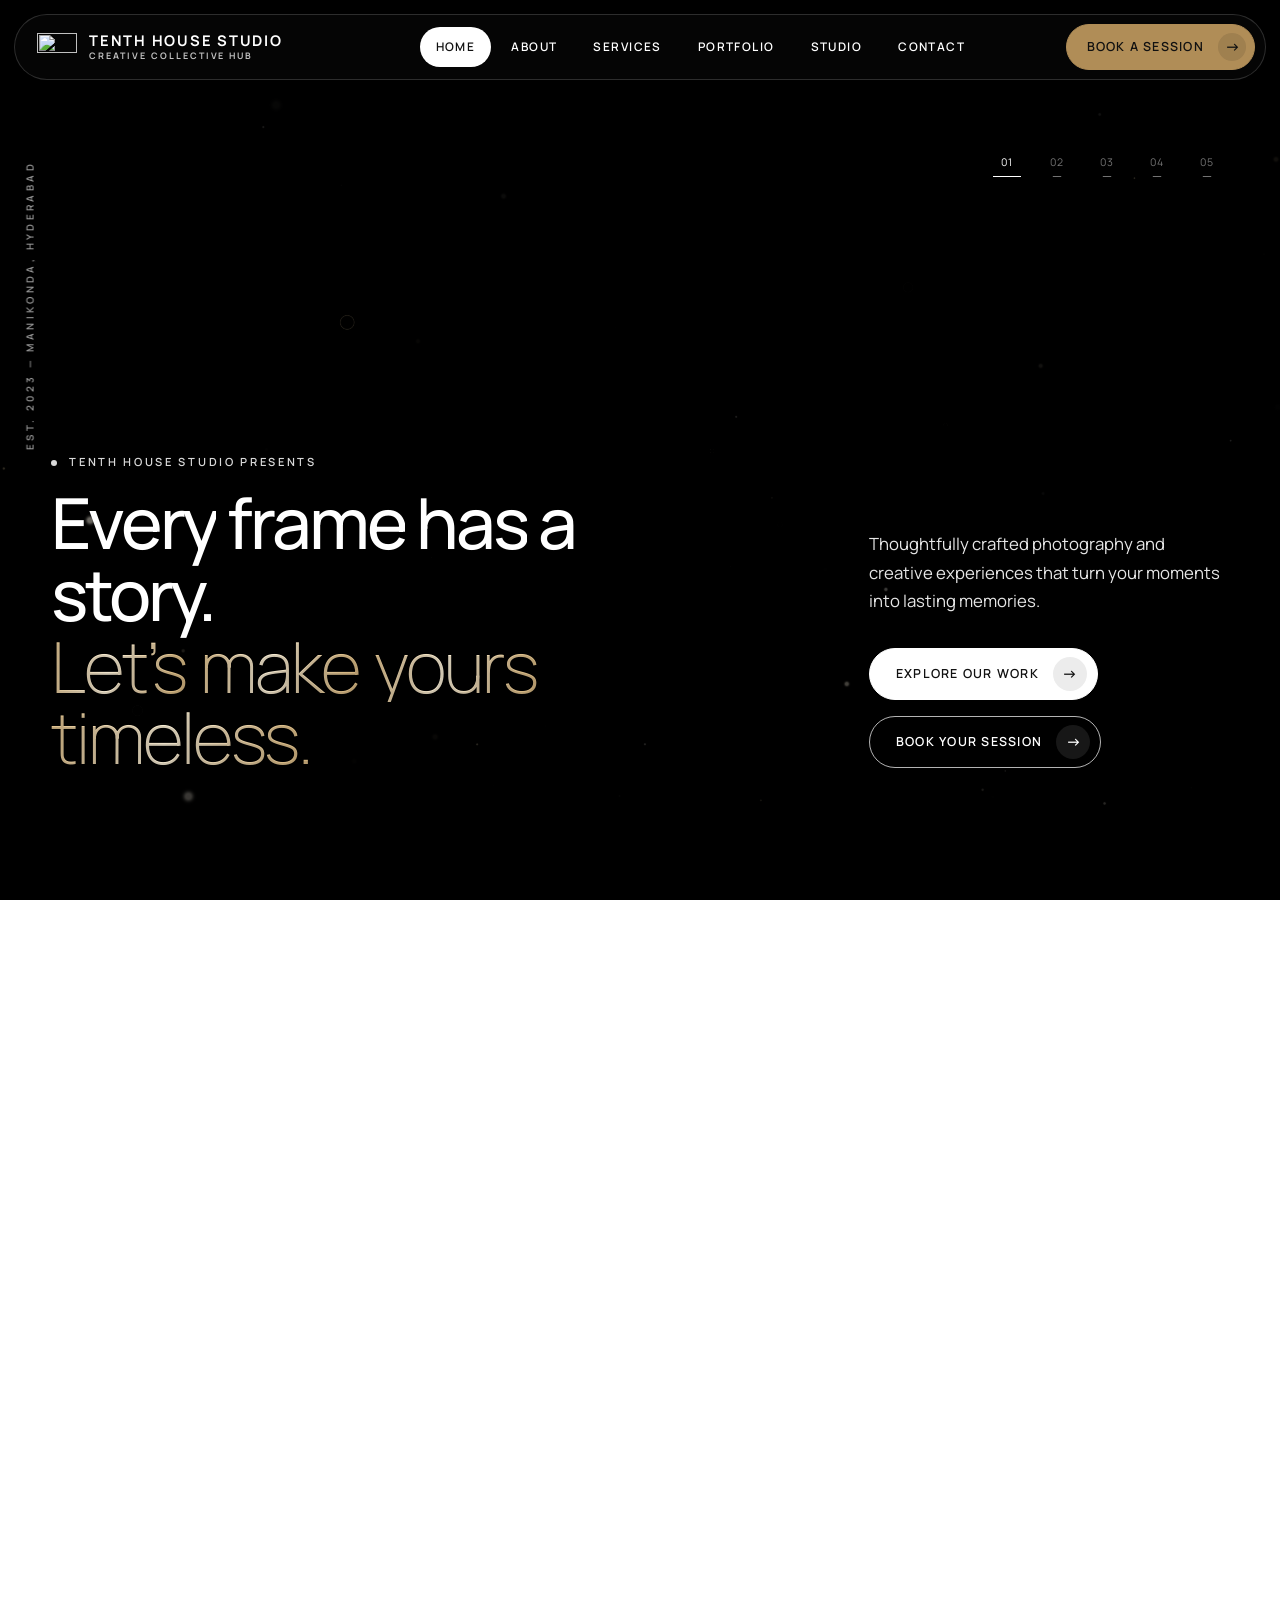
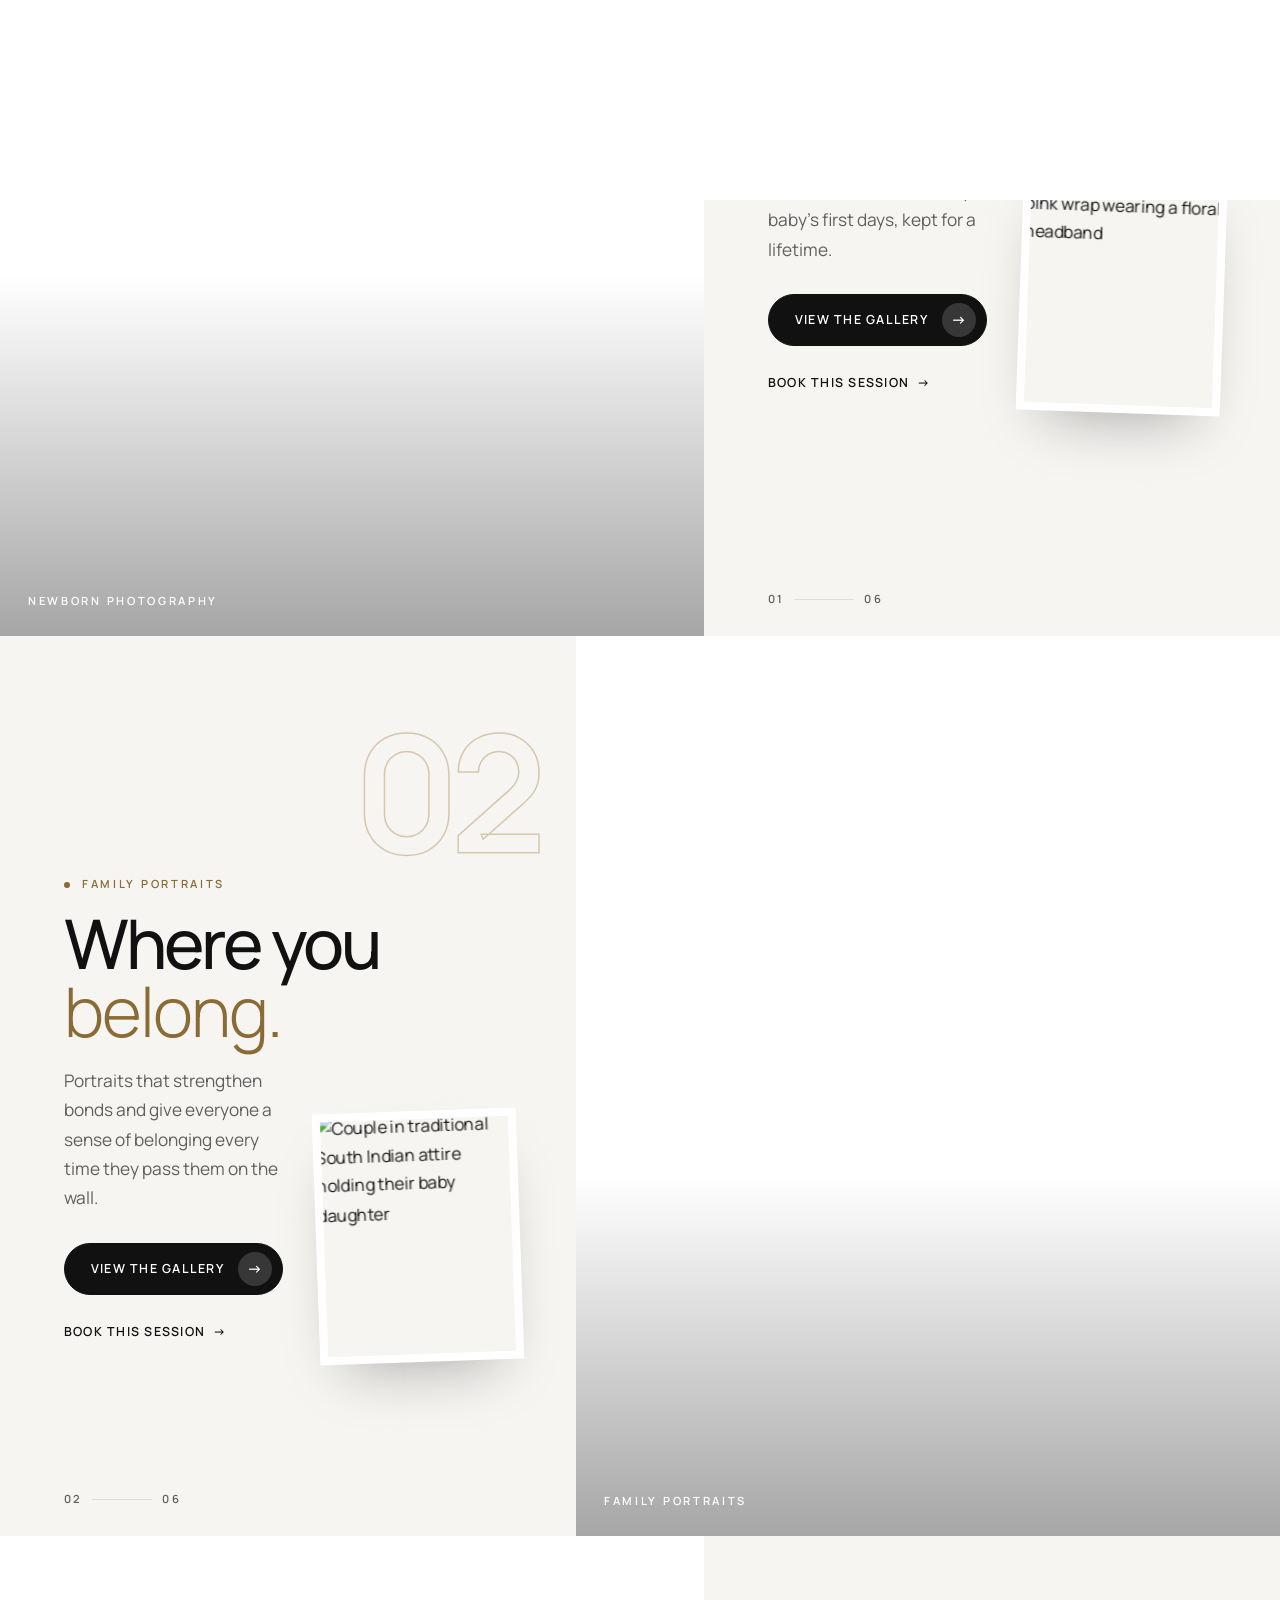
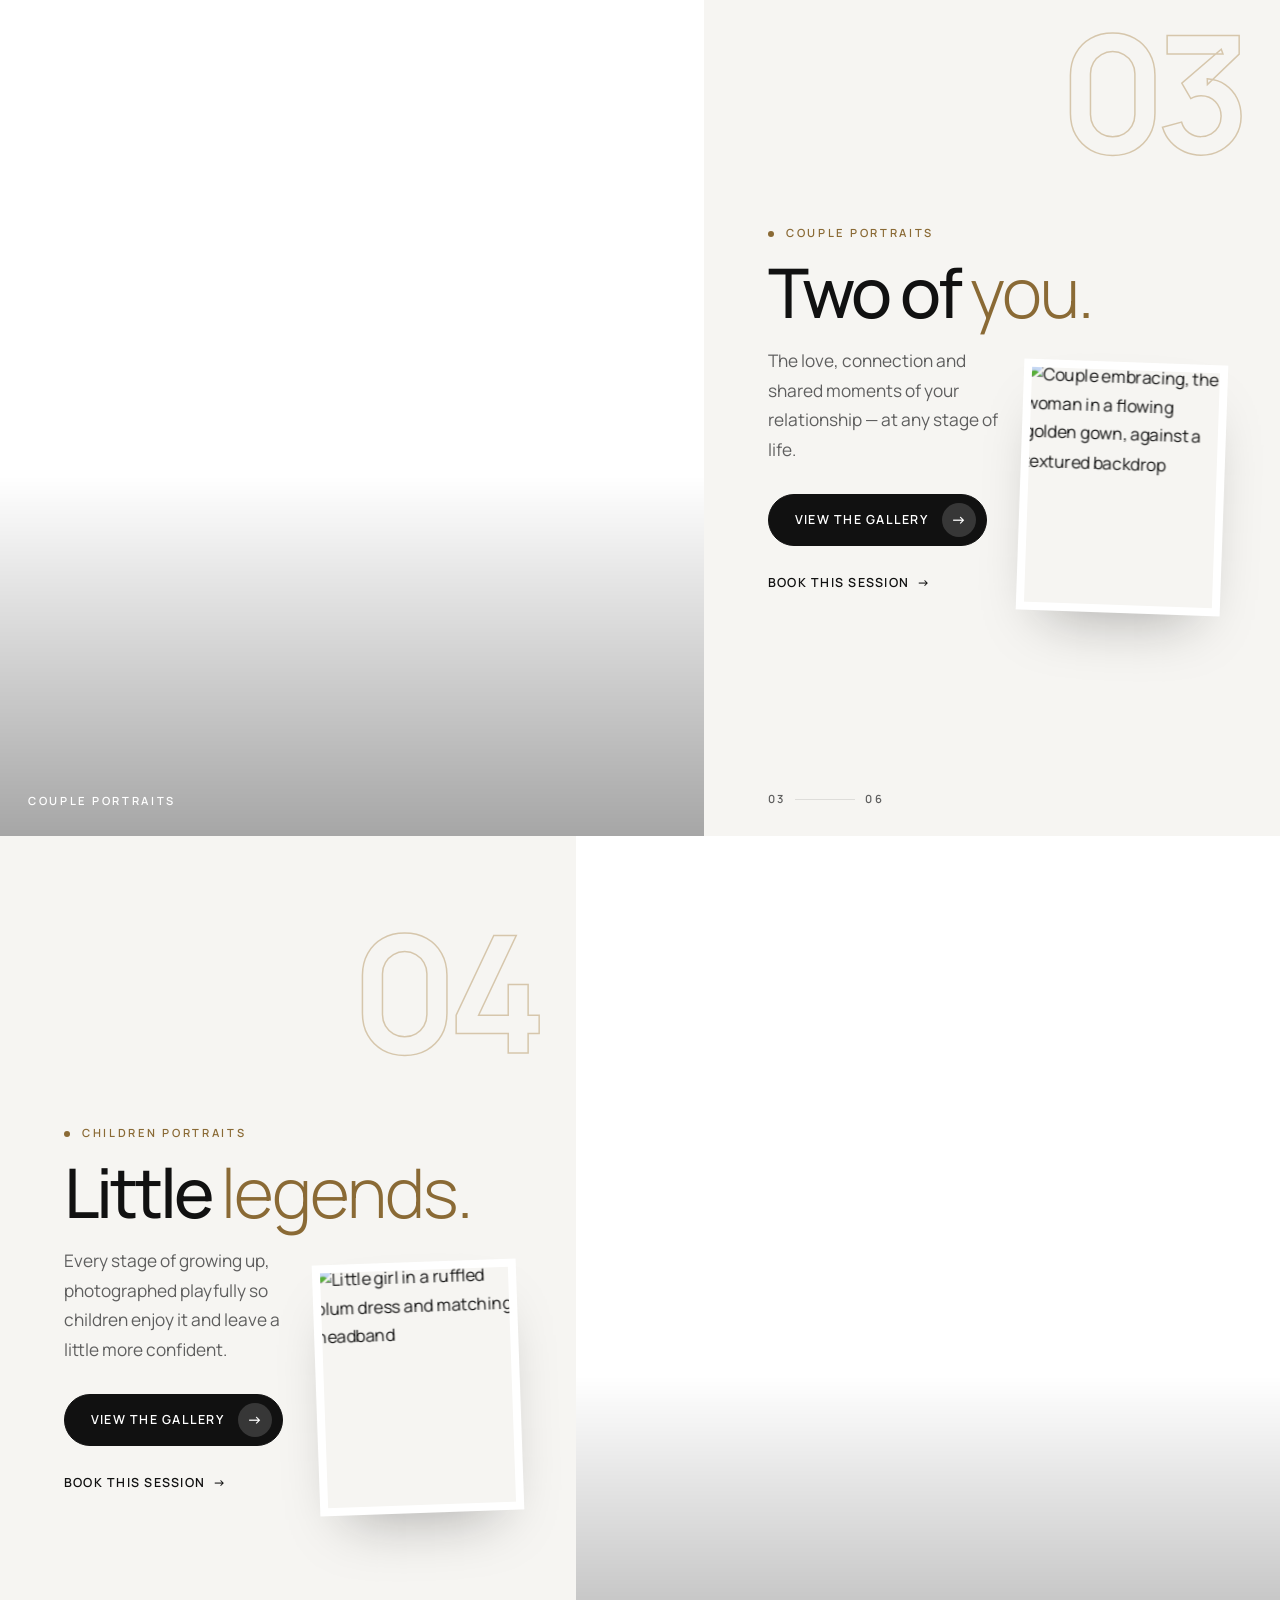
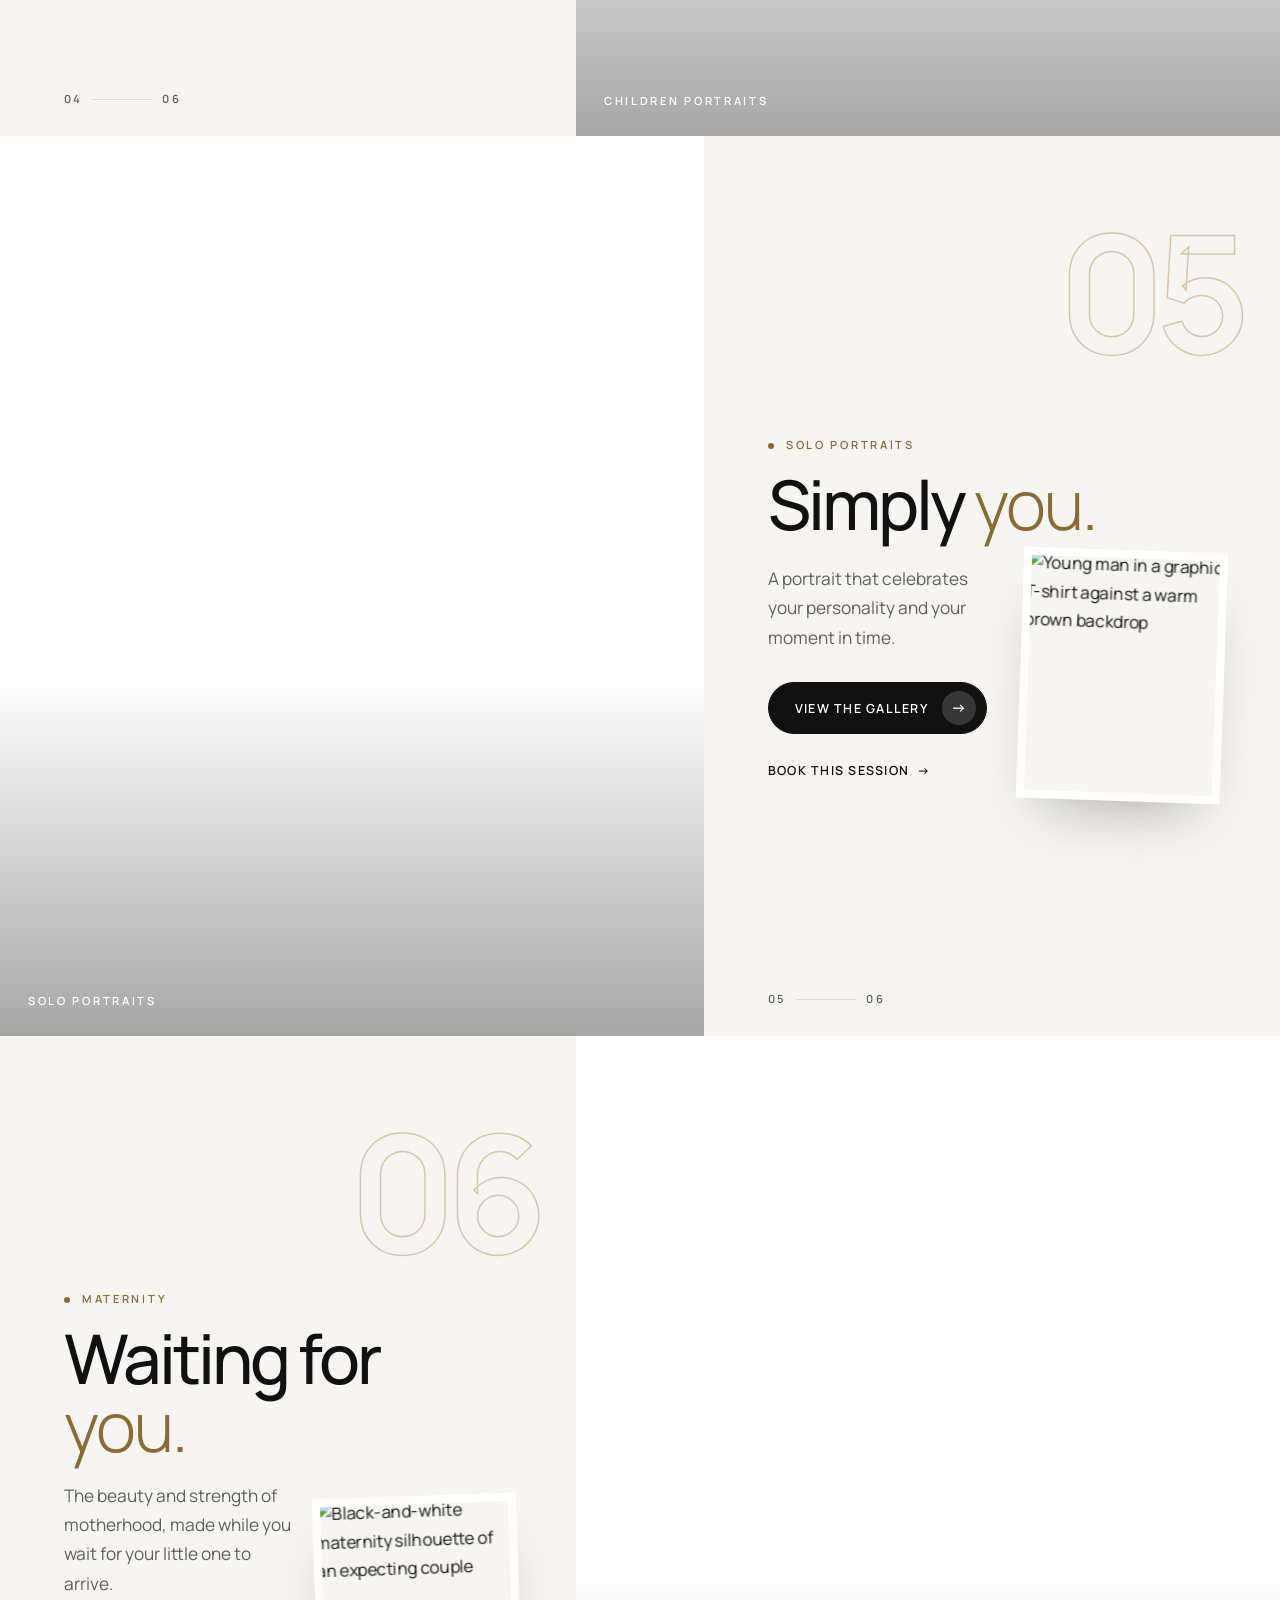
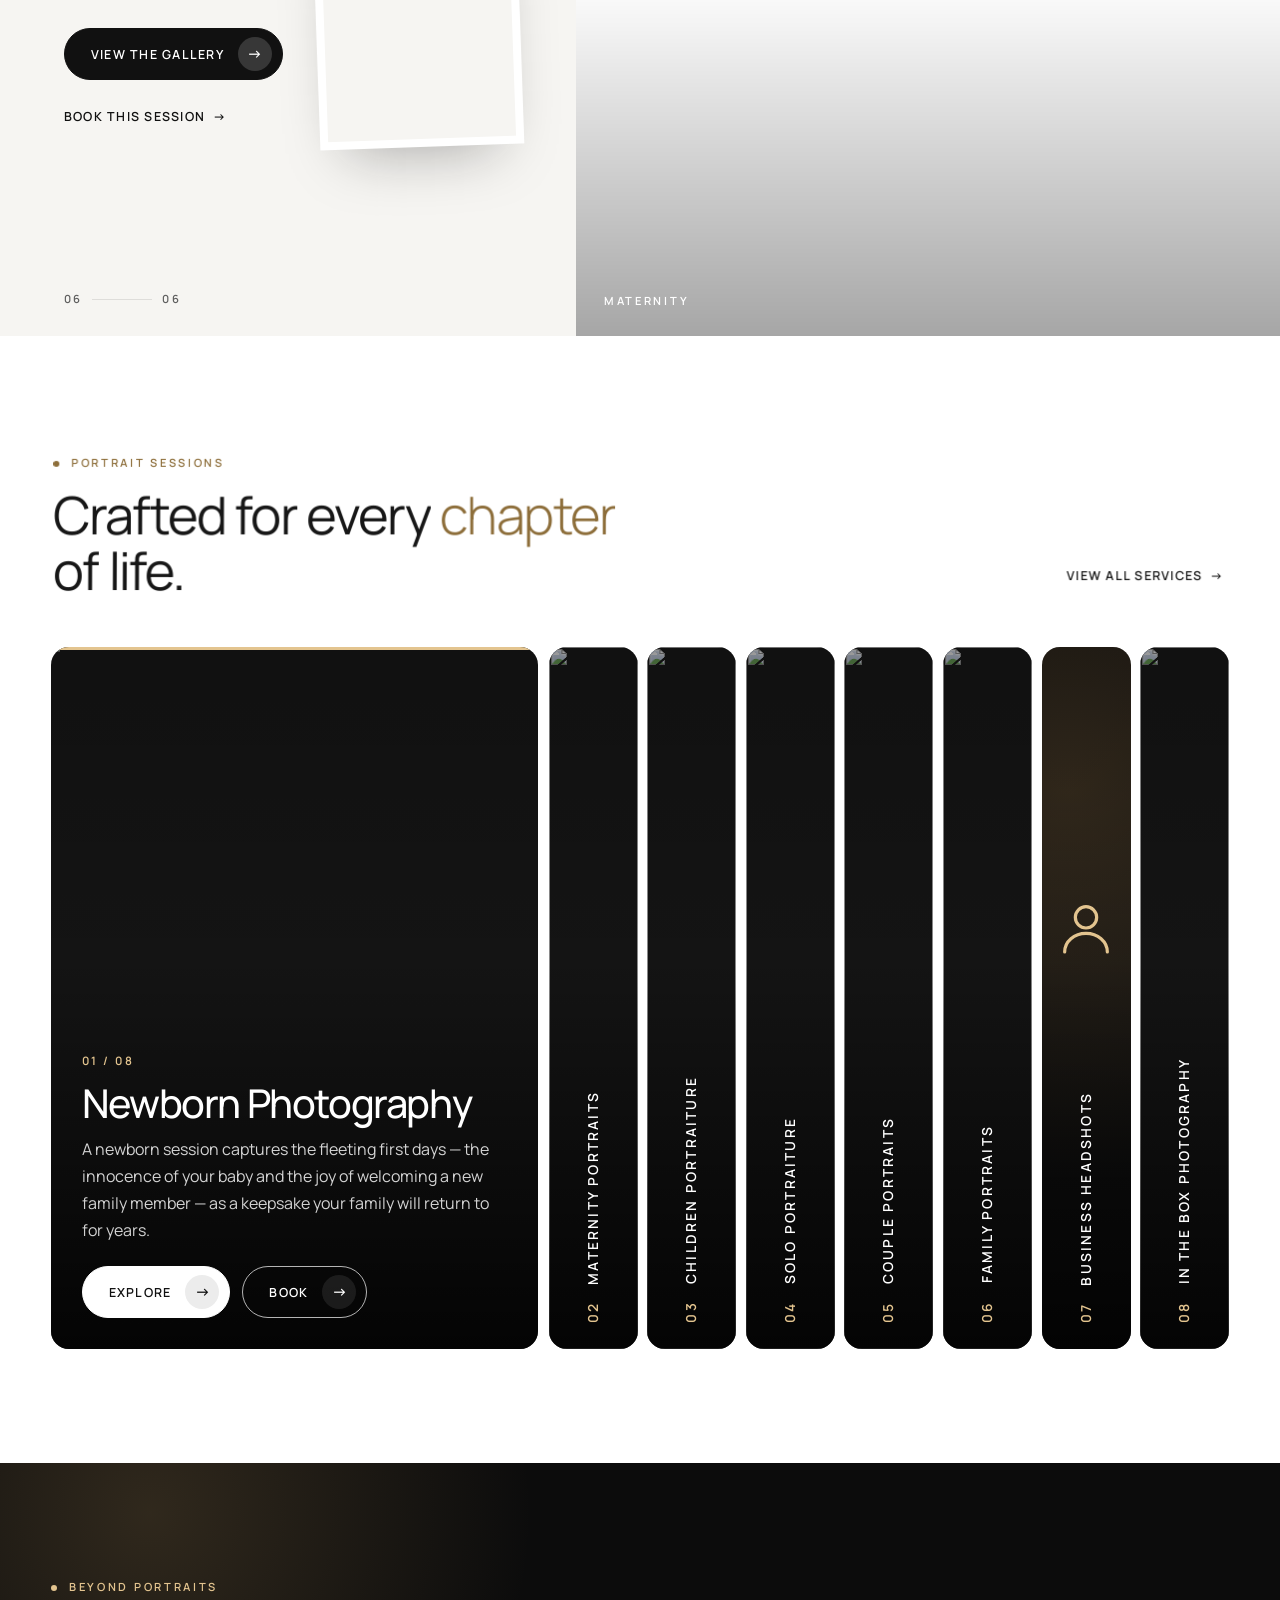
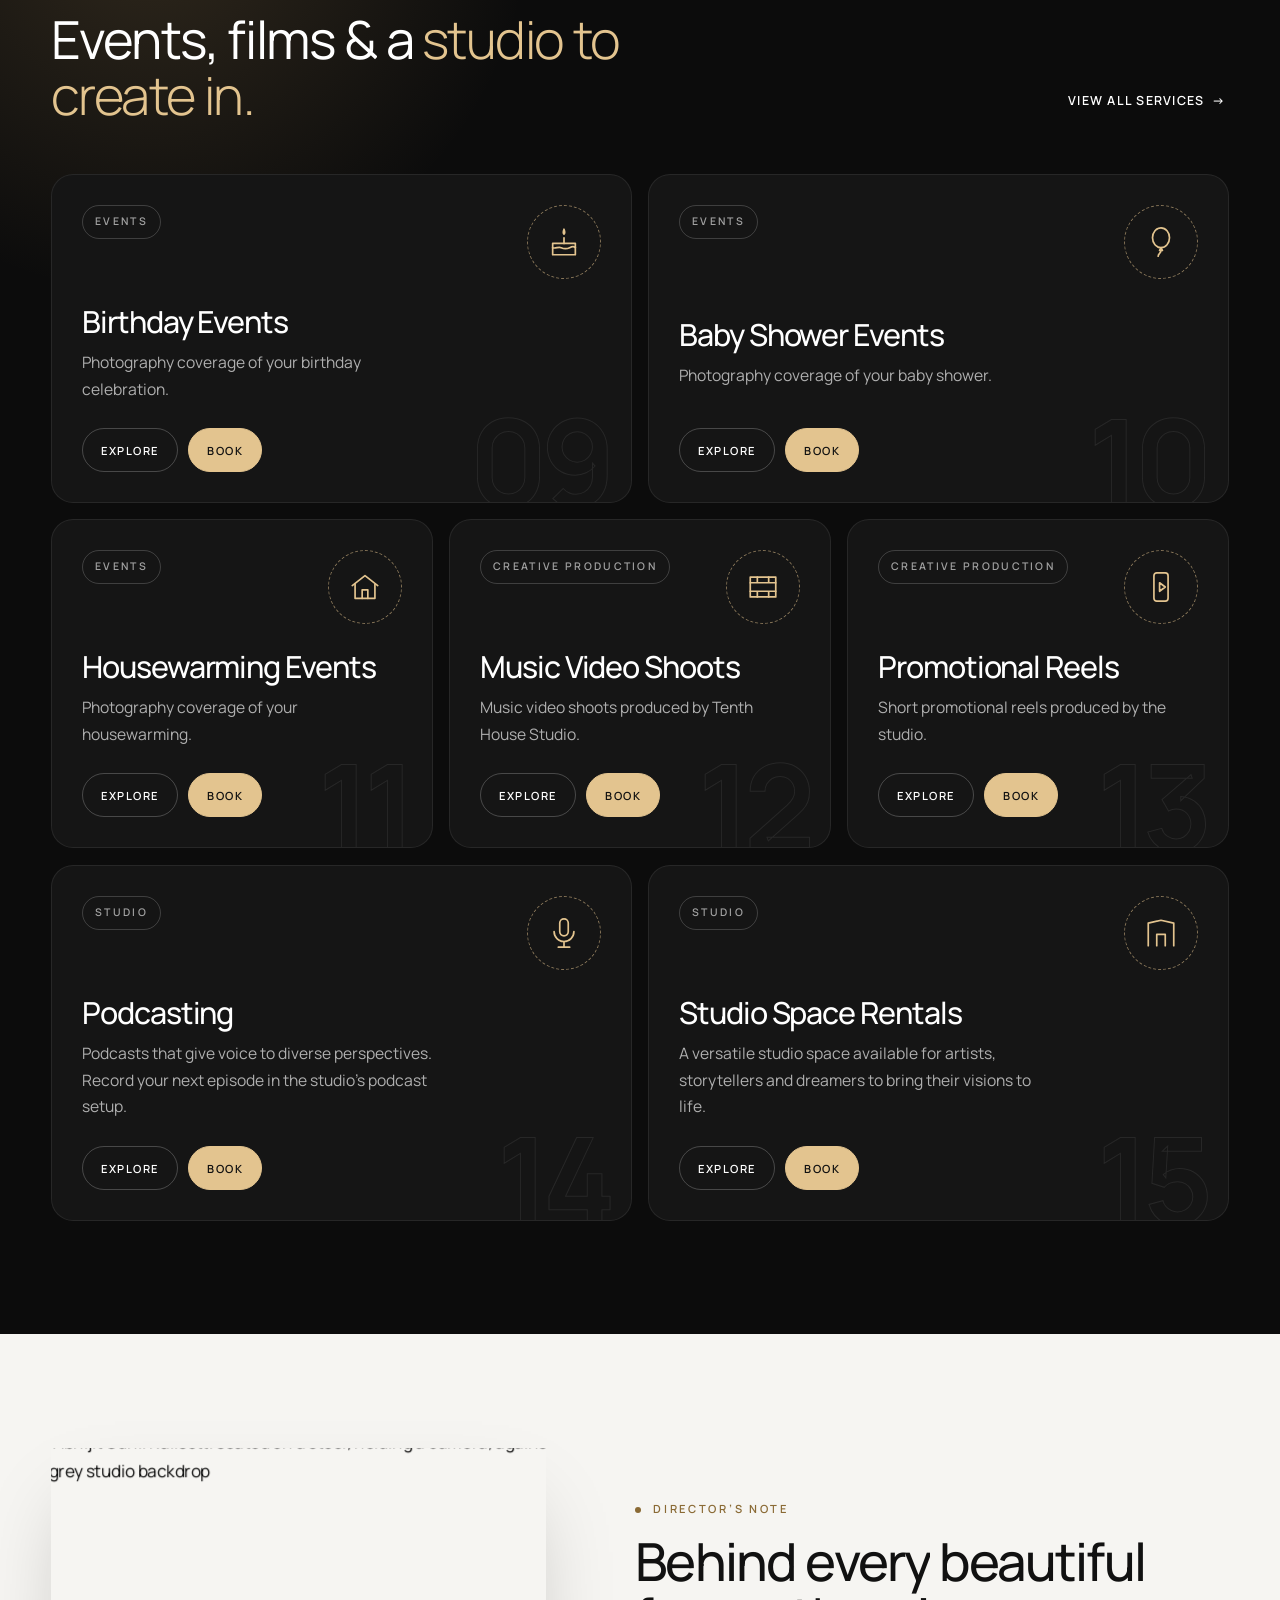
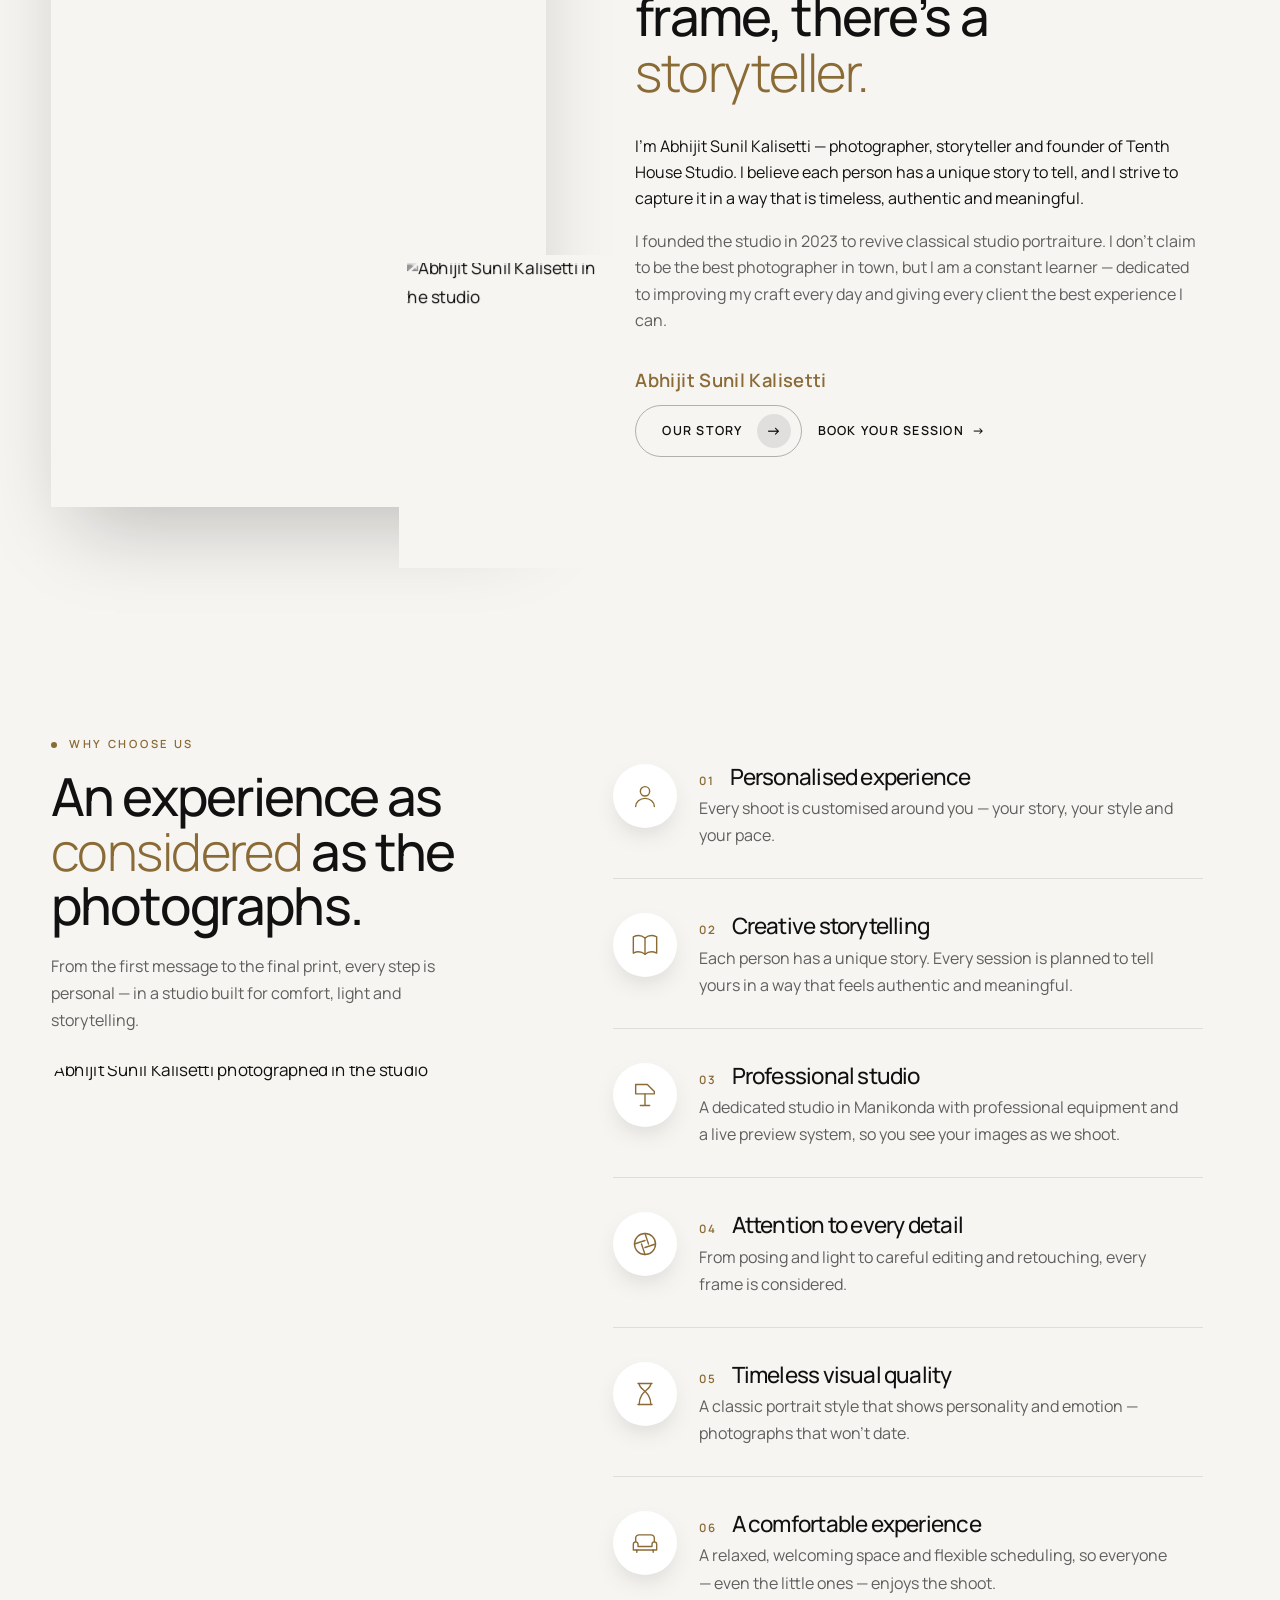
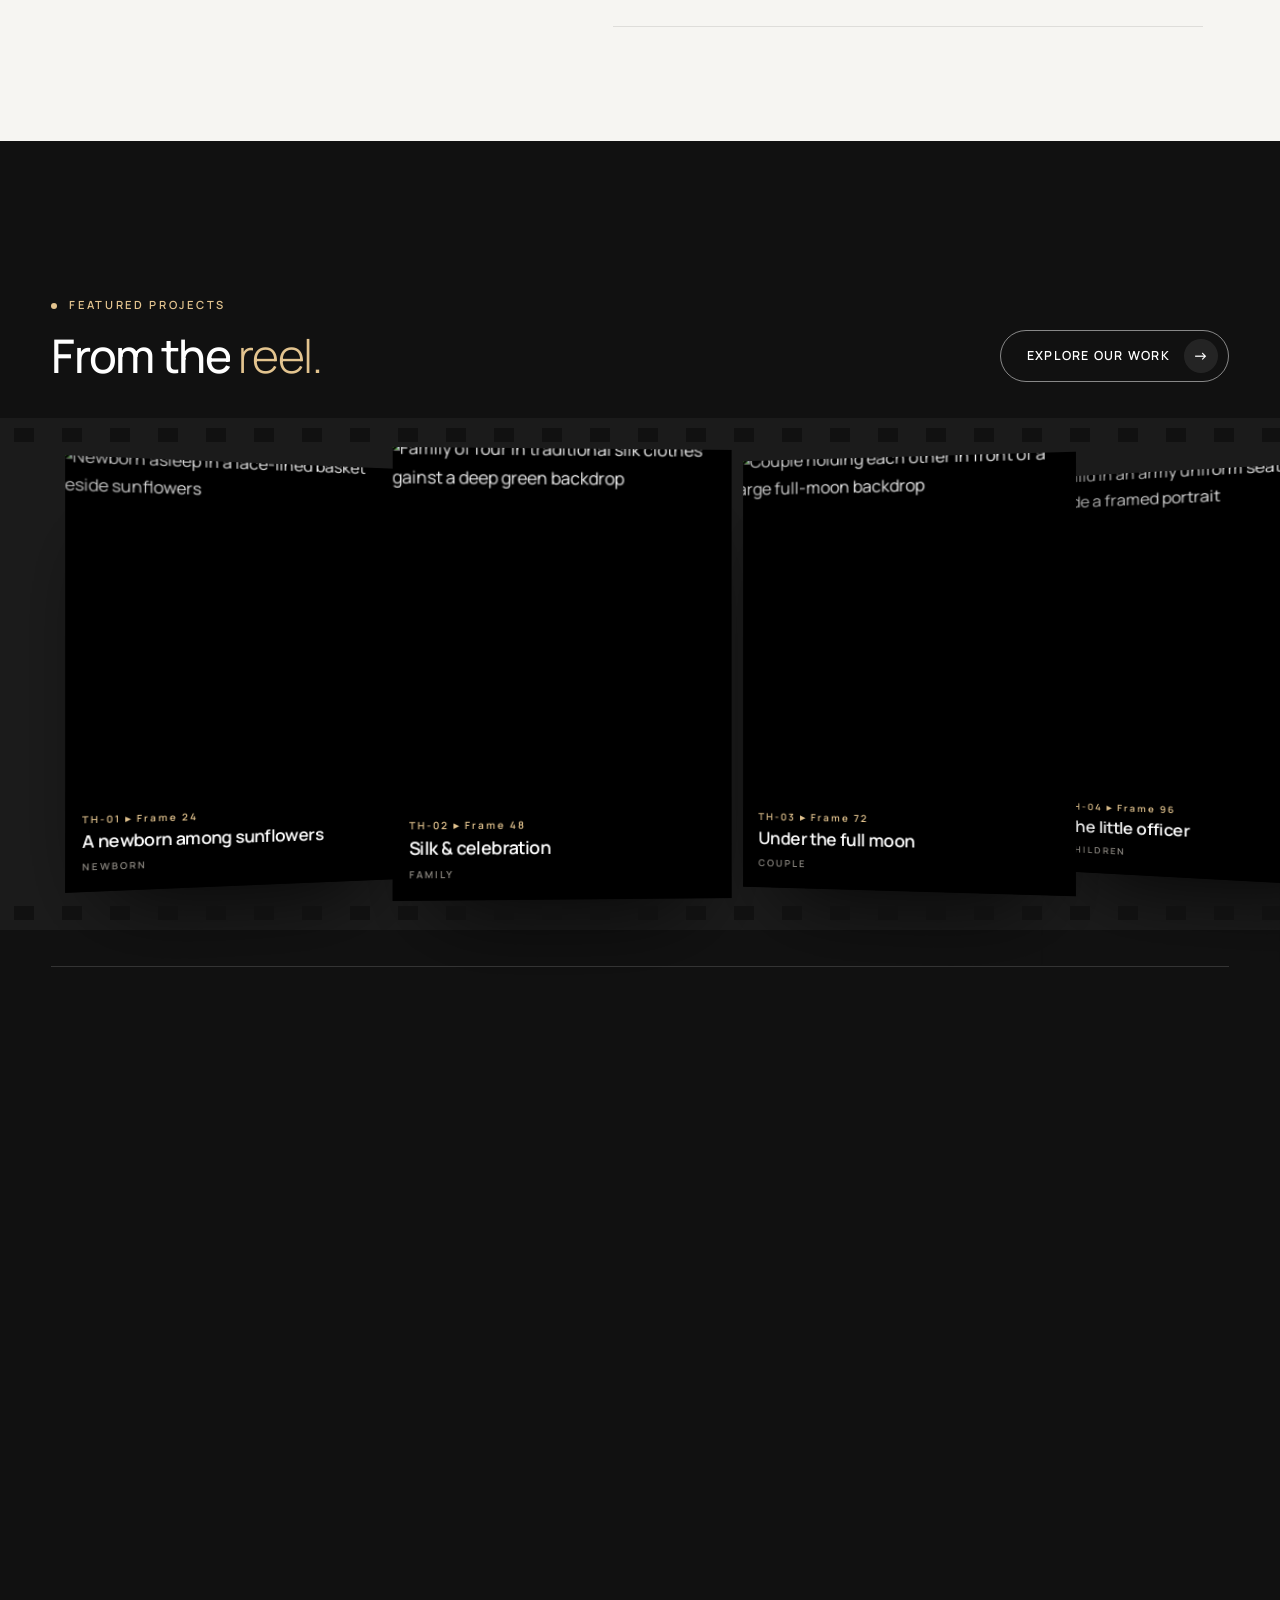
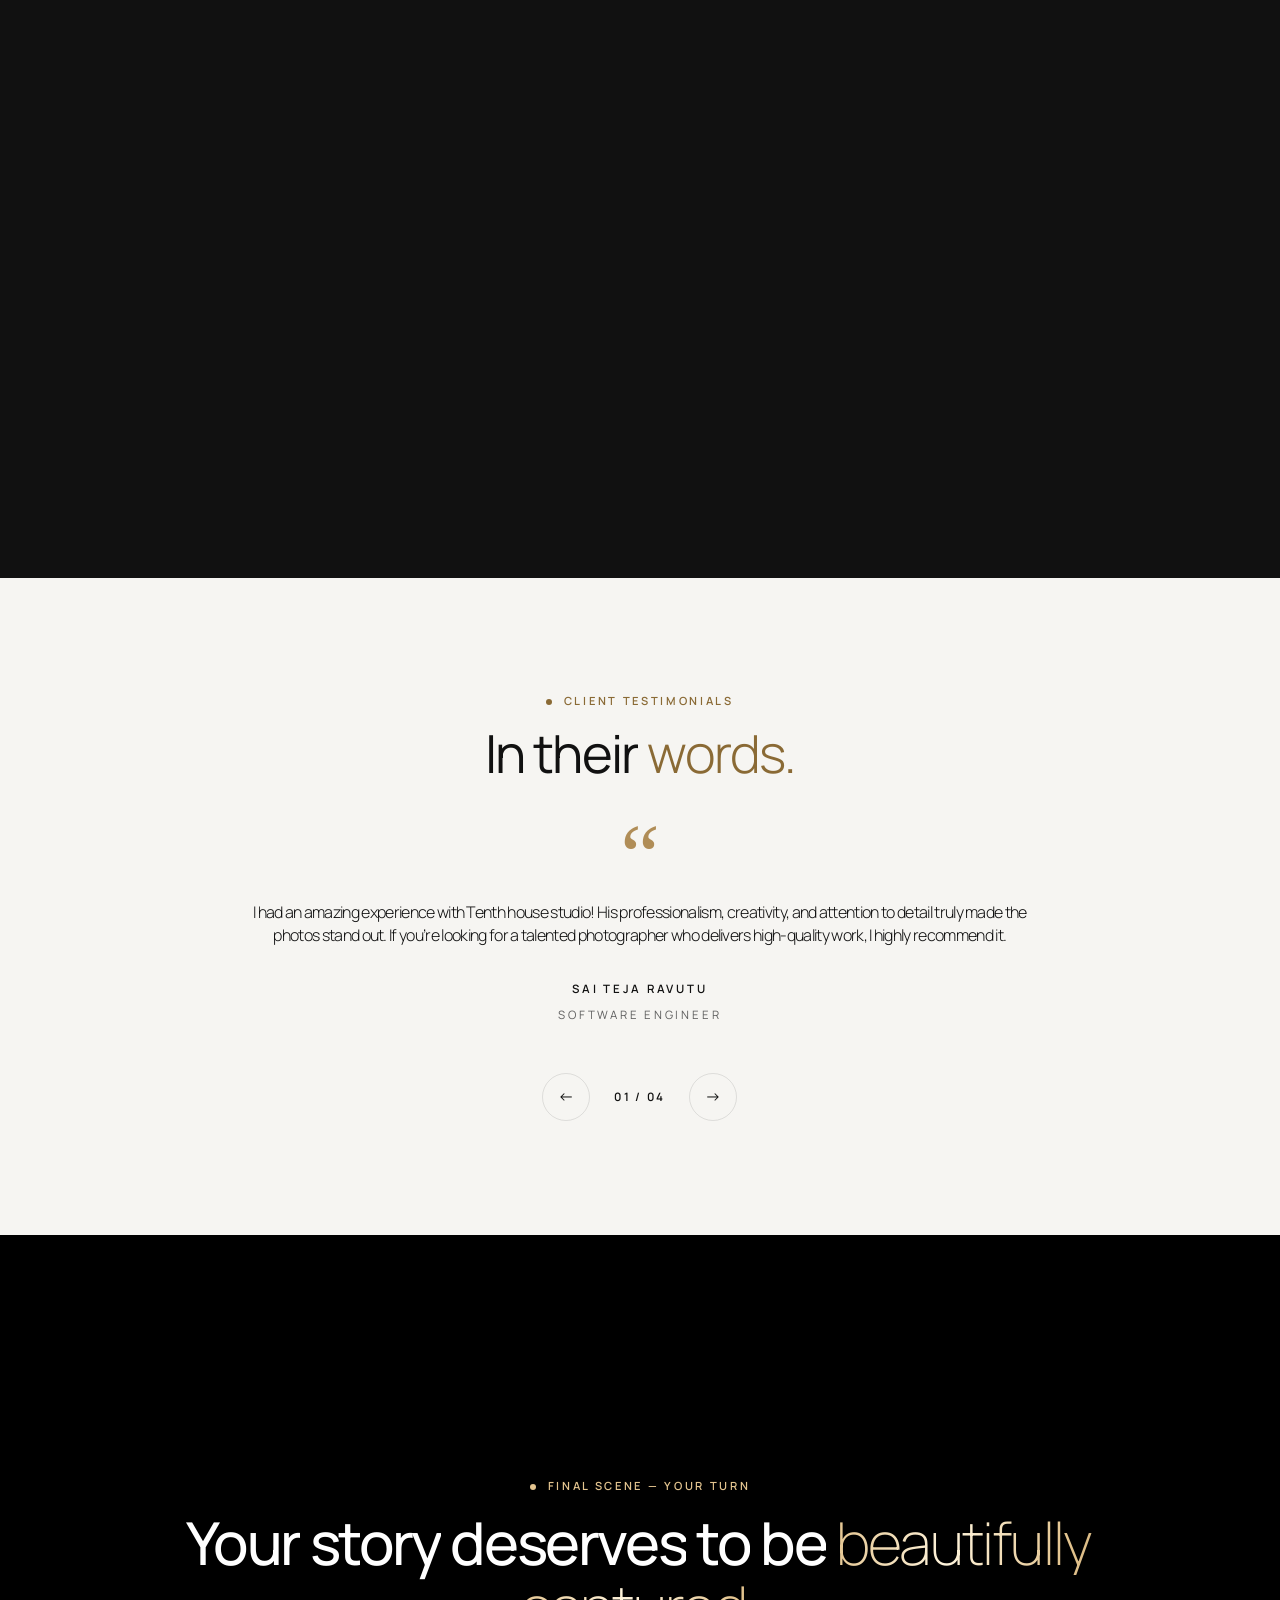
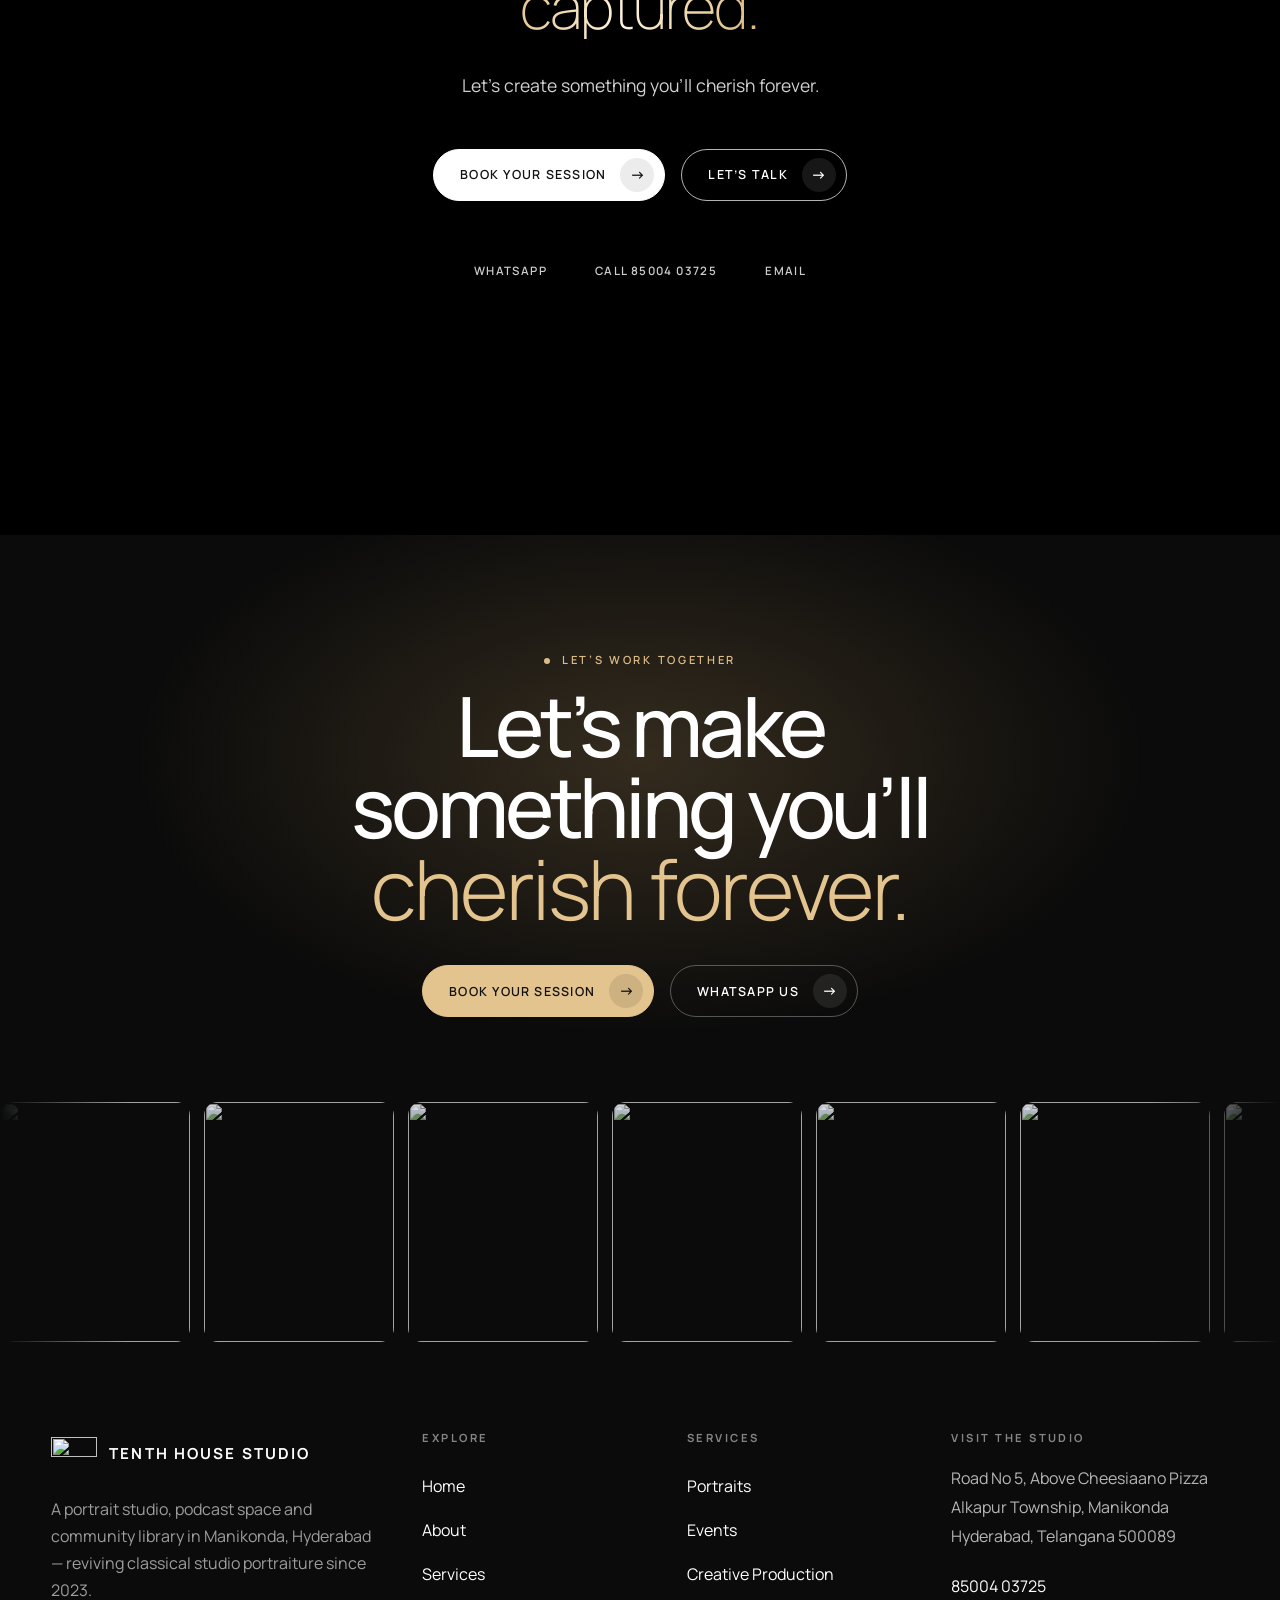
==== tenthhouse 3D/index.html @ 53755030 "Add files via upload" ====
<!doctype html>
<html lang="en-IN" class="no-js">
<head>
<meta charset="utf-8">
<meta name="viewport" content="width=device-width, initial-scale=1, viewport-fit=cover">
<title>Tenth House Studio — Portrait Photography Studio in Manikonda, Hyderabad</title>
<meta name="description" content="Every frame has a story. Newborn, children, couple, family and solo portraits, business headshots, events, music videos, podcasting and studio rentals by Abhijit Sunil Kalisetti in Manikonda, Hyderabad.">
<link rel="canonical" href="https://tenthhousestudio.com/">
<meta name="theme-color" content="#ffffff">
<meta property="og:type" content="website">
<meta property="og:site_name" content="Tenth House Studio">
<meta property="og:title" content="Tenth House Studio — Portrait Photography Studio in Manikonda, Hyderabad">
<meta property="og:description" content="Every frame has a story. Newborn, children, couple, family and solo portraits, business headshots, events, music videos, podcasting and studio rentals by Abhijit Sunil Kalisetti in Manikonda, Hyderabad.">
<meta property="og:url" content="https://tenthhousestudio.com/">
<meta property="og:image" content="https://tenthhousestudio.com/wp-content/uploads/2024/06/THS01345_21-1536x1024.jpg">
<meta property="og:locale" content="en_IN">
<meta name="twitter:card" content="summary_large_image">
<meta name="twitter:title" content="Tenth House Studio — Portrait Photography Studio in Manikonda, Hyderabad">
<meta name="twitter:description" content="Every frame has a story. Newborn, children, couple, family and solo portraits, business headshots, events, music videos, podcasting and studio rentals by Abhijit Sunil Kalisetti in Manikonda, Hyderabad.">
<meta name="twitter:image" content="https://tenthhousestudio.com/wp-content/uploads/2024/06/THS01345_21-1536x1024.jpg">
<link rel="icon" href="https://tenthhousestudio.com/wp-content/uploads/2024/06/FINAL-logo.cam_.png" type="image/png">
<link rel="apple-touch-icon" href="https://tenthhousestudio.com/wp-content/uploads/2024/06/FINAL-logo.cam_.png">
<link rel="preconnect" href="https://fonts.googleapis.com">
<link rel="preconnect" href="https://fonts.gstatic.com" crossorigin>
<link rel="preconnect" href="https://tenthhousestudio.com" crossorigin>
<link rel="stylesheet" href="https://fonts.googleapis.com/css2?family=Manrope:wght@200..800&display=swap">
<link rel="stylesheet" href="assets/css/site.css">
<link rel="stylesheet" href="assets/css/three-d.css">
<script>(function(){var d=document.documentElement;d.classList.remove("no-js");try{if(!matchMedia("(prefers-reduced-motion: reduce)").matches){if(!sessionStorage.getItem("ths-seen"))d.classList.add("has-loader");if(sessionStorage.getItem("ths-pt")){d.classList.add("pt-in");sessionStorage.removeItem("ths-pt")}}}catch(e){}})();</script>
<script type="application/ld+json">{"@context": "https://schema.org", "@type": "ProfessionalService", "name": "Tenth House Studio", "url": "https://tenthhousestudio.com/", "logo": "https://tenthhousestudio.com/wp-content/uploads/2024/06/FINAL-logo.cam_.png", "image": "https://tenthhousestudio.com/wp-content/uploads/2025/10/for-print-1365x2048.jpg", "telephone": "+918500403725", "email": "Tenthhouseportraits@gmail.com", "foundingDate": "2023", "founder": {"@type": "Person", "name": "Abhijit Sunil Kalisetti"}, "address": {"@type": "PostalAddress", "streetAddress": "Road No 5, Above Cheesiaano Pizza, Alkapur Township, Manikonda", "addressLocality": "Hyderabad", "addressRegion": "Telangana", "postalCode": "500089", "addressCountry": "IN"}, "makesOffer": [{"@type": "Offer", "itemOffered": {"@type": "Service", "name": "Newborn Photography"}}, {"@type": "Offer", "itemOffered": {"@type": "Service", "name": "Maternity Portraits"}}, {"@type": "Offer", "itemOffered": {"@type": "Service", "name": "Children Portraiture"}}, {"@type": "Offer", "itemOffered": {"@type": "Service", "name": "Solo Portraiture"}}, {"@type": "Offer", "itemOffered": {"@type": "Service", "name": "Couple Portraits"}}, {"@type": "Offer", "itemOffered": {"@type": "Service", "name": "Family Portraits"}}, {"@type": "Offer", "itemOffered": {"@type": "Service", "name": "Business Headshots"}}, {"@type": "Offer", "itemOffered": {"@type": "Service", "name": "In The Box Photography"}}, {"@type": "Offer", "itemOffered": {"@type": "Service", "name": "Birthday Events"}}, {"@type": "Offer", "itemOffered": {"@type": "Service", "name": "Baby Shower Events"}}, {"@type": "Offer", "itemOffered": {"@type": "Service", "name": "Housewarming Events"}}, {"@type": "Offer", "itemOffered": {"@type": "Service", "name": "Music Video Shoots"}}, {"@type": "Offer", "itemOffered": {"@type": "Service", "name": "Promotional Reels"}}, {"@type": "Offer", "itemOffered": {"@type": "Service", "name": "Podcasting"}}, {"@type": "Offer", "itemOffered": {"@type": "Service", "name": "Studio Space Rentals"}}]}</script>
</head>
<body class="has-hero">
<div class="loader" aria-hidden="true">
  <div class="loader__half loader__half--t"></div><div class="loader__half loader__half--b"></div>
  <div class="loader__card">
    <span class="mono">Manikonda · Hyderabad · Est. 2023</span>
    <div class="loader__title">Tenth House Studio</div>
    <div class="loader__sub">presents</div>
    <span class="loader__count">0%</span>
  </div>
</div>
<div class="curtain" aria-hidden="true"></div>
<a class="skip-link" href="#main">Skip to content</a>
<header class="site-header">
  <div class="wrap">
    <a class="brand" href="index.html" aria-label="Tenth House Studio — home">
      <img src="https://tenthhousestudio.com/wp-content/uploads/2024/06/FINAL-logo.cam_.png" alt="" width="1376" height="977">
      <span>Tenth House Studio<small>Creative Collective Hub</small></span>
    </a>
    <nav class="nav-main" aria-label="Main"><ul><li><a href="index.html" aria-current="page">Home</a></li><li><a href="about.html">About</a></li><li><a href="services.html">Services</a></li><li><a href="portfolio.html">Portfolio</a></li><li><a href="studio.html">Studio</a></li><li><a href="contact.html">Contact</a></li></ul></nav>
    <a class="btn btn--solid header-cta" href="contact.html">Book a Session</a>
    <button class="menu-toggle" type="button" aria-expanded="false" aria-controls="mobile-menu" aria-label="Open menu"><span></span></button>
  </div>
</header>
<div class="mobile-menu" id="mobile-menu">
  <nav aria-label="Mobile"><ul><li><a href="index.html">Home</a></li><li><a href="about.html">About</a></li><li><a href="services.html">Services</a></li><li><a href="portfolio.html">Portfolio</a></li><li><a href="studio.html">Studio</a></li><li><a href="contact.html">Contact</a></li></ul></nav>
  <div>
    <a class="btn btn--solid" href="contact.html" style="width:100%">Book a Session</a>
    <div class="contact-mini">
      <a href="tel:+918500403725">Call 85004 03725</a>
      <a href="https://wa.me/918500403725" target="_blank" rel="noopener">WhatsApp</a>
      <a href="mailto:Tenthhouseportraits@gmail.com">Tenthhouseportraits@gmail.com</a>
    </div>
  </div>
</div>
<main id="main">

<section class="hero-show" data-slideshow aria-labelledby="hero-h">
  <div class="slide is-active" data-label="Newborn"><img src="https://tenthhousestudio.com/wp-content/uploads/2025/10/for-print-768x1152.jpg" srcset="https://tenthhousestudio.com/wp-content/uploads/2025/10/for-print-683x1024.jpg 683w, https://tenthhousestudio.com/wp-content/uploads/2025/10/for-print-768x1152.jpg 768w, https://tenthhousestudio.com/wp-content/uploads/2025/10/for-print-1024x1536.jpg 1024w, https://tenthhousestudio.com/wp-content/uploads/2025/10/for-print-1365x2048.jpg 1365w" sizes="100vw" width="1365" height="2048" alt="Parents touching foreheads as they cradle their newborn between them" decoding="async" loading="eager" fetchpriority="high"></div><div class="slide" data-label="Family"><img src="https://tenthhousestudio.com/wp-content/uploads/2024/06/portfolio-3-768x1075.jpg" srcset="https://tenthhousestudio.com/wp-content/uploads/2024/06/portfolio-3-732x1024.jpg 732w, https://tenthhousestudio.com/wp-content/uploads/2024/06/portfolio-3-768x1075.jpg 768w, https://tenthhousestudio.com/wp-content/uploads/2024/06/portfolio-3-1097x1536.jpg 1097w, https://tenthhousestudio.com/wp-content/uploads/2024/06/portfolio-3-1463x2048.jpg 1463w" sizes="100vw" width="1463" height="2048" alt="Family of four in traditional silk clothes against a deep green backdrop" decoding="async" loading="lazy"></div><div class="slide" data-label="Couple"><img src="https://tenthhousestudio.com/wp-content/uploads/2024/06/THS02506_3-768x1152.jpg" srcset="https://tenthhousestudio.com/wp-content/uploads/2024/06/THS02506_3-683x1024.jpg 683w, https://tenthhousestudio.com/wp-content/uploads/2024/06/THS02506_3-768x1152.jpg 768w, https://tenthhousestudio.com/wp-content/uploads/2024/06/THS02506_3-1024x1536.jpg 1024w, https://tenthhousestudio.com/wp-content/uploads/2024/06/THS02506_3-1365x2048.jpg 1365w" sizes="100vw" width="1365" height="2048" alt="Couple embracing, the woman in a flowing golden gown, against a textured backdrop" decoding="async" loading="lazy"></div><div class="slide" data-label="Children"><img src="https://tenthhousestudio.com/wp-content/uploads/2024/06/slide-3-768x1152.jpg" srcset="https://tenthhousestudio.com/wp-content/uploads/2024/06/slide-3-683x1024.jpg 683w, https://tenthhousestudio.com/wp-content/uploads/2024/06/slide-3-768x1152.jpg 768w, https://tenthhousestudio.com/wp-content/uploads/2024/06/slide-3-1024x1536.jpg 1024w, https://tenthhousestudio.com/wp-content/uploads/2024/06/slide-3-1365x2048.jpg 1365w" sizes="100vw" width="1365" height="2048" alt="Child in an army uniform seated on a stool beside a framed portrait" decoding="async" loading="lazy"></div><div class="slide" data-label="Solo portrait"><img src="https://tenthhousestudio.com/wp-content/uploads/2024/06/R2-768x1152.jpg" srcset="https://tenthhousestudio.com/wp-content/uploads/2024/06/R2-683x1024.jpg 683w, https://tenthhousestudio.com/wp-content/uploads/2024/06/R2-768x1152.jpg 768w, https://tenthhousestudio.com/wp-content/uploads/2024/06/R2-1024x1536.jpg 1024w, https://tenthhousestudio.com/wp-content/uploads/2024/06/R2-1365x2048.jpg 1365w" sizes="100vw" width="1365" height="2048" alt="Classical dancer in traditional costume and stage make-up against black" decoding="async" loading="lazy"></div>
  <div class="letterbox letterbox--t" aria-hidden="true"></div><div class="letterbox letterbox--b" aria-hidden="true"></div>
  <span class="hero-show__aside" aria-hidden="true">Est. 2023 — Manikonda, Hyderabad</span>
  <nav class="hero-show__nav" aria-label="Hero photos"><button type="button" aria-label="Show Newborn photo">01</button><button type="button" aria-label="Show Family photo">02</button><button type="button" aria-label="Show Couple photo">03</button><button type="button" aria-label="Show Children photo">04</button><button type="button" aria-label="Show Solo portrait photo">05</button></nav>
  <div class="hero-show__content">
    <div>
      <span class="eyebrow">Tenth House Studio presents</span>
      <h1 id="hero-h">Every frame has a story. <em>Let’s make yours timeless.</em></h1>
    </div>
    <div class="hero-show__side">
      <p>Thoughtfully crafted photography and creative experiences that turn your moments into lasting memories.</p>
      <div class="btn-row"><a class="btn btn--gold" href="portfolio.html">Explore Our Work</a><a class="btn btn--outline-light" href="contact.html">Book Your Session</a></div>
    </div>
  </div>
</section>

<div class="marquee" aria-hidden="true"><div class="marquee__track"><span>Newborn Photography</span><span>Maternity Portraits</span><span>Children Portraiture</span><span>Solo Portraiture</span><span>Couple Portraits</span><span>Family Portraits</span><span>Business Headshots</span><span>In The Box Photography</span><span>Birthday Events</span><span>Baby Shower Events</span><span>Housewarming Events</span><span>Music Video Shoots</span><span>Promotional Reels</span><span>Podcasting</span><span>Studio Space Rentals</span><span>Newborn Photography</span><span>Maternity Portraits</span><span>Children Portraiture</span><span>Solo Portraiture</span><span>Couple Portraits</span><span>Family Portraits</span><span>Business Headshots</span><span>In The Box Photography</span><span>Birthday Events</span><span>Baby Shower Events</span><span>Housewarming Events</span><span>Music Video Shoots</span><span>Promotional Reels</span><span>Podcasting</span><span>Studio Space Rentals</span></div></div>

<section class="section" aria-labelledby="pf-h" style="padding-bottom:var(--s-8)">
  <div class="wrap">
    <div class="section-head">
      <div><span class="eyebrow">Featured portfolio</span><h2 id="pf-h">Real moments, <em>beautifully kept.</em></h2></div>
      <a class="btn btn--ghost" href="portfolio.html">Explore Our Work</a>
    </div>
  </div>
</section>
<div class="pscenes"><article class="pscene" aria-labelledby="sc0">
  <figure class="pscene__main"><img src="https://tenthhousestudio.com/wp-content/uploads/2024/06/THS01359_24-768x1152.jpg" srcset="https://tenthhousestudio.com/wp-content/uploads/2024/06/THS01359_24-683x1024.jpg 683w, https://tenthhousestudio.com/wp-content/uploads/2024/06/THS01359_24-768x1152.jpg 768w, https://tenthhousestudio.com/wp-content/uploads/2024/06/THS01359_24-1024x1536.jpg 1024w, https://tenthhousestudio.com/wp-content/uploads/2024/06/THS01359_24-1365x2048.jpg 1365w" sizes="(max-width: 860px) 100vw, 56vw" width="1365" height="2048" alt="Newborn asleep in a lace-lined basket beside sunflowers" decoding="async" loading="lazy"><figcaption class="pscene__tag">Newborn Photography</figcaption></figure>
  <div class="pscene__text">
    <span class="pscene__num" aria-hidden="true">01</span>
    <span class="eyebrow">Newborn Photography</span>
    <h3 id="sc0">The first <em>days.</em></h3>
    <div class="pscene__row">
      <div>
        <p>Fleeting, tender and gone too soon — the innocence of your baby’s first days, kept for a lifetime.</p>
        <div class="btn-row"><a class="btn btn--solid" href="portfolio.html#newborn">View the gallery</a><a class="link-arrow" href="contact.html?service=Newborn%20Photography">Book this session</a></div>
      </div>
      <figure class="pscene__second"><img src="https://tenthhousestudio.com/wp-content/uploads/2024/06/THS01345_21-1024x683.jpg" srcset="https://tenthhousestudio.com/wp-content/uploads/2024/06/THS01345_21-768x512.jpg 768w, https://tenthhousestudio.com/wp-content/uploads/2024/06/THS01345_21-1024x683.jpg 1024w, https://tenthhousestudio.com/wp-content/uploads/2024/06/THS01345_21-1536x1024.jpg 1536w, https://tenthhousestudio.com/wp-content/uploads/2024/06/THS01345_21-2048x1365.jpg 2048w" sizes="(max-width: 860px) 40vw, 16vw" width="2048" height="1365" alt="Newborn asleep on a pink wrap wearing a floral headband" decoding="async" loading="lazy"></figure>
    </div>
    <span class="pscene__count" aria-hidden="true">01<i></i>06</span>
  </div>
</article><article class="pscene pscene--r" aria-labelledby="sc1">
  <figure class="pscene__main"><img src="https://tenthhousestudio.com/wp-content/uploads/2024/06/portfolio-3-768x1075.jpg" srcset="https://tenthhousestudio.com/wp-content/uploads/2024/06/portfolio-3-732x1024.jpg 732w, https://tenthhousestudio.com/wp-content/uploads/2024/06/portfolio-3-768x1075.jpg 768w, https://tenthhousestudio.com/wp-content/uploads/2024/06/portfolio-3-1097x1536.jpg 1097w, https://tenthhousestudio.com/wp-content/uploads/2024/06/portfolio-3-1463x2048.jpg 1463w" sizes="(max-width: 860px) 100vw, 56vw" width="1463" height="2048" alt="Family of four in traditional silk clothes against a deep green backdrop" decoding="async" loading="lazy"><figcaption class="pscene__tag">Family Portraits</figcaption></figure>
  <div class="pscene__text">
    <span class="pscene__num" aria-hidden="true">02</span>
    <span class="eyebrow">Family Portraits</span>
    <h3 id="sc1">Where you <em>belong.</em></h3>
    <div class="pscene__row">
      <div>
        <p>Portraits that strengthen bonds and give everyone a sense of belonging every time they pass them on the wall.</p>
        <div class="btn-row"><a class="btn btn--solid" href="portfolio.html#family">View the gallery</a><a class="link-arrow" href="contact.html?service=Family%20Portraits">Book this session</a></div>
      </div>
      <figure class="pscene__second"><img src="https://tenthhousestudio.com/wp-content/uploads/2024/06/portfoio-2-768x1075.jpg" srcset="https://tenthhousestudio.com/wp-content/uploads/2024/06/portfoio-2-732x1024.jpg 732w, https://tenthhousestudio.com/wp-content/uploads/2024/06/portfoio-2-768x1075.jpg 768w, https://tenthhousestudio.com/wp-content/uploads/2024/06/portfoio-2-1097x1536.jpg 1097w, https://tenthhousestudio.com/wp-content/uploads/2024/06/portfoio-2-1463x2048.jpg 1463w" sizes="(max-width: 860px) 40vw, 16vw" width="1463" height="2048" alt="Couple in traditional South Indian attire holding their baby daughter" decoding="async" loading="lazy"></figure>
    </div>
    <span class="pscene__count" aria-hidden="true">02<i></i>06</span>
  </div>
</article><article class="pscene" aria-labelledby="sc2">
  <figure class="pscene__main"><img src="https://tenthhousestudio.com/wp-content/uploads/2024/06/Image-9-809x1024.jpg" srcset="https://tenthhousestudio.com/wp-content/uploads/2024/06/Image-9-768x972.jpg 768w, https://tenthhousestudio.com/wp-content/uploads/2024/06/Image-9-809x1024.jpg 809w, https://tenthhousestudio.com/wp-content/uploads/2024/06/Image-9-1214x1536.jpg 1214w, https://tenthhousestudio.com/wp-content/uploads/2024/06/Image-9-1619x2048.jpg 1619w" sizes="(max-width: 860px) 100vw, 56vw" width="1619" height="2048" alt="Couple holding each other in front of a large full-moon backdrop" decoding="async" loading="lazy"><figcaption class="pscene__tag">Couple Portraits</figcaption></figure>
  <div class="pscene__text">
    <span class="pscene__num" aria-hidden="true">03</span>
    <span class="eyebrow">Couple Portraits</span>
    <h3 id="sc2">Two of <em>you.</em></h3>
    <div class="pscene__row">
      <div>
        <p>The love, connection and shared moments of your relationship — at any stage of life.</p>
        <div class="btn-row"><a class="btn btn--solid" href="portfolio.html#couple">View the gallery</a><a class="link-arrow" href="contact.html?service=Couple%20Portraits">Book this session</a></div>
      </div>
      <figure class="pscene__second"><img src="https://tenthhousestudio.com/wp-content/uploads/2024/06/THS02506_3-768x1152.jpg" srcset="https://tenthhousestudio.com/wp-content/uploads/2024/06/THS02506_3-683x1024.jpg 683w, https://tenthhousestudio.com/wp-content/uploads/2024/06/THS02506_3-768x1152.jpg 768w, https://tenthhousestudio.com/wp-content/uploads/2024/06/THS02506_3-1024x1536.jpg 1024w, https://tenthhousestudio.com/wp-content/uploads/2024/06/THS02506_3-1365x2048.jpg 1365w" sizes="(max-width: 860px) 40vw, 16vw" width="1365" height="2048" alt="Couple embracing, the woman in a flowing golden gown, against a textured backdrop" decoding="async" loading="lazy"></figure>
    </div>
    <span class="pscene__count" aria-hidden="true">03<i></i>06</span>
  </div>
</article><article class="pscene pscene--r" aria-labelledby="sc3">
  <figure class="pscene__main"><img src="https://tenthhousestudio.com/wp-content/uploads/2024/06/slide-3-768x1152.jpg" srcset="https://tenthhousestudio.com/wp-content/uploads/2024/06/slide-3-683x1024.jpg 683w, https://tenthhousestudio.com/wp-content/uploads/2024/06/slide-3-768x1152.jpg 768w, https://tenthhousestudio.com/wp-content/uploads/2024/06/slide-3-1024x1536.jpg 1024w, https://tenthhousestudio.com/wp-content/uploads/2024/06/slide-3-1365x2048.jpg 1365w" sizes="(max-width: 860px) 100vw, 56vw" width="1365" height="2048" alt="Child in an army uniform seated on a stool beside a framed portrait" decoding="async" loading="lazy"><figcaption class="pscene__tag">Children Portraits</figcaption></figure>
  <div class="pscene__text">
    <span class="pscene__num" aria-hidden="true">04</span>
    <span class="eyebrow">Children Portraits</span>
    <h3 id="sc3">Little <em>legends.</em></h3>
    <div class="pscene__row">
      <div>
        <p>Every stage of growing up, photographed playfully so children enjoy it and leave a little more confident.</p>
        <div class="btn-row"><a class="btn btn--solid" href="portfolio.html#children">View the gallery</a><a class="link-arrow" href="contact.html?service=Children%20Portraits">Book this session</a></div>
      </div>
      <figure class="pscene__second"><img src="https://tenthhousestudio.com/wp-content/uploads/2024/06/DSC00322-Enhanced-SR-768x1150.jpg" srcset="https://tenthhousestudio.com/wp-content/uploads/2024/06/DSC00322-Enhanced-SR-684x1024.jpg 684w, https://tenthhousestudio.com/wp-content/uploads/2024/06/DSC00322-Enhanced-SR-768x1150.jpg 768w, https://tenthhousestudio.com/wp-content/uploads/2024/06/DSC00322-Enhanced-SR-1026x1536.jpg 1026w, https://tenthhousestudio.com/wp-content/uploads/2024/06/DSC00322-Enhanced-SR-1368x2048.jpg 1368w" sizes="(max-width: 860px) 40vw, 16vw" width="1368" height="2048" alt="Little girl in a ruffled plum dress and matching headband" decoding="async" loading="lazy"></figure>
    </div>
    <span class="pscene__count" aria-hidden="true">04<i></i>06</span>
  </div>
</article><article class="pscene" aria-labelledby="sc4">
  <figure class="pscene__main"><img src="https://tenthhousestudio.com/wp-content/uploads/2024/06/R2-768x1152.jpg" srcset="https://tenthhousestudio.com/wp-content/uploads/2024/06/R2-683x1024.jpg 683w, https://tenthhousestudio.com/wp-content/uploads/2024/06/R2-768x1152.jpg 768w, https://tenthhousestudio.com/wp-content/uploads/2024/06/R2-1024x1536.jpg 1024w, https://tenthhousestudio.com/wp-content/uploads/2024/06/R2-1365x2048.jpg 1365w" sizes="(max-width: 860px) 100vw, 56vw" width="1365" height="2048" alt="Classical dancer in traditional costume and stage make-up against black" decoding="async" loading="lazy"><figcaption class="pscene__tag">Solo Portraits</figcaption></figure>
  <div class="pscene__text">
    <span class="pscene__num" aria-hidden="true">05</span>
    <span class="eyebrow">Solo Portraits</span>
    <h3 id="sc4">Simply <em>you.</em></h3>
    <div class="pscene__row">
      <div>
        <p>A portrait that celebrates your personality and your moment in time.</p>
        <div class="btn-row"><a class="btn btn--solid" href="portfolio.html#solo">View the gallery</a><a class="link-arrow" href="contact.html?service=Solo%20Portraits">Book this session</a></div>
      </div>
      <figure class="pscene__second"><img src="https://tenthhousestudio.com/wp-content/uploads/2024/06/Image-6-1-768x1150.jpg" srcset="https://tenthhousestudio.com/wp-content/uploads/2024/06/Image-6-1-684x1024.jpg 684w, https://tenthhousestudio.com/wp-content/uploads/2024/06/Image-6-1-768x1150.jpg 768w, https://tenthhousestudio.com/wp-content/uploads/2024/06/Image-6-1-1026x1536.jpg 1026w, https://tenthhousestudio.com/wp-content/uploads/2024/06/Image-6-1-1368x2048.jpg 1368w" sizes="(max-width: 860px) 40vw, 16vw" width="1368" height="2048" alt="Young man in a graphic T-shirt against a warm brown backdrop" decoding="async" loading="lazy"></figure>
    </div>
    <span class="pscene__count" aria-hidden="true">05<i></i>06</span>
  </div>
</article><article class="pscene pscene--r" aria-labelledby="sc5">
  <figure class="pscene__main"><img src="https://tenthhousestudio.com/wp-content/uploads/2024/06/Image-43-797x1024.jpg" srcset="https://tenthhousestudio.com/wp-content/uploads/2024/06/Image-43-768x987.jpg 768w, https://tenthhousestudio.com/wp-content/uploads/2024/06/Image-43-797x1024.jpg 797w, https://tenthhousestudio.com/wp-content/uploads/2024/06/Image-43-1195x1536.jpg 1195w, https://tenthhousestudio.com/wp-content/uploads/2024/06/Image-43-1593x2048.jpg 1593w" sizes="(max-width: 860px) 100vw, 56vw" width="1593" height="2048" alt="Expecting mother in a striped dress framed by an ornamental circle on black" decoding="async" loading="lazy"><figcaption class="pscene__tag">Maternity</figcaption></figure>
  <div class="pscene__text">
    <span class="pscene__num" aria-hidden="true">06</span>
    <span class="eyebrow">Maternity</span>
    <h3 id="sc5">Waiting for <em>you.</em></h3>
    <div class="pscene__row">
      <div>
        <p>The beauty and strength of motherhood, made while you wait for your little one to arrive.</p>
        <div class="btn-row"><a class="btn btn--solid" href="portfolio.html#maternity">View the gallery</a><a class="link-arrow" href="contact.html?service=Maternity%20Portraits">Book this session</a></div>
      </div>
      <figure class="pscene__second"><img src="https://tenthhousestudio.com/wp-content/uploads/2024/06/Image-6-768x1150.jpg" srcset="https://tenthhousestudio.com/wp-content/uploads/2024/06/Image-6-684x1024.jpg 684w, https://tenthhousestudio.com/wp-content/uploads/2024/06/Image-6-768x1150.jpg 768w, https://tenthhousestudio.com/wp-content/uploads/2024/06/Image-6-1026x1536.jpg 1026w, https://tenthhousestudio.com/wp-content/uploads/2024/06/Image-6-1368x2048.jpg 1368w" sizes="(max-width: 860px) 40vw, 16vw" width="1368" height="2048" alt="Black-and-white maternity silhouette of an expecting couple" decoding="async" loading="lazy"></figure>
    </div>
    <span class="pscene__count" aria-hidden="true">06<i></i>06</span>
  </div>
</article></div>

<section class="section" aria-labelledby="svc-h">
  <div class="wrap">
    <div class="section-head">
      <div><span class="eyebrow">Portrait sessions</span><h2 id="svc-h">Crafted for every <em>chapter</em> of life.</h2></div>
      <a class="link-arrow" href="services.html">View all services</a>
    </div>
    <div class="xpanels reveal-x" data-xpanels><article class="xp is-active" tabindex="0" aria-labelledby="xp0">
  <img src="https://tenthhousestudio.com/wp-content/uploads/2024/06/THS01359_24-768x1152.jpg" srcset="https://tenthhousestudio.com/wp-content/uploads/2024/06/THS01359_24-683x1024.jpg 683w, https://tenthhousestudio.com/wp-content/uploads/2024/06/THS01359_24-768x1152.jpg 768w, https://tenthhousestudio.com/wp-content/uploads/2024/06/THS01359_24-1024x1536.jpg 1024w, https://tenthhousestudio.com/wp-content/uploads/2024/06/THS01359_24-1365x2048.jpg 1365w" sizes="(max-width: 900px) 78vw, 50vw" width="1365" height="2048" alt="" decoding="async" loading="lazy">
  <span class="xp__label" aria-hidden="true"><b>01</b> Newborn Photography</span>
  <div class="xp__body">
    <span class="num">01 / 08</span>
    <h3 id="xp0">Newborn Photography</h3>
    <p>A newborn session captures the fleeting first days — the innocence of your baby and the joy of welcoming a new family member — as a keepsake your family will return to for years.</p>
    <div class="btn-row"><a class="btn btn--light" href="services.html#newborn">Explore</a><a class="btn btn--outline-light" href="contact.html?service=Newborn%20Photography">Book</a></div>
  </div>
</article><article class="xp" tabindex="0" aria-labelledby="xp1">
  <img src="https://tenthhousestudio.com/wp-content/uploads/2024/06/Image-6-768x1150.jpg" srcset="https://tenthhousestudio.com/wp-content/uploads/2024/06/Image-6-684x1024.jpg 684w, https://tenthhousestudio.com/wp-content/uploads/2024/06/Image-6-768x1150.jpg 768w, https://tenthhousestudio.com/wp-content/uploads/2024/06/Image-6-1026x1536.jpg 1026w, https://tenthhousestudio.com/wp-content/uploads/2024/06/Image-6-1368x2048.jpg 1368w" sizes="(max-width: 900px) 78vw, 50vw" width="1368" height="2048" alt="" decoding="async" loading="lazy">
  <span class="xp__label" aria-hidden="true"><b>02</b> Maternity Portraits</span>
  <div class="xp__body">
    <span class="num">02 / 08</span>
    <h3 id="xp1">Maternity Portraits</h3>
    <p>Portraits that celebrate the journey to parenthood and the beauty and strength of motherhood, made while you wait for your little one to arrive.</p>
    <div class="btn-row"><a class="btn btn--light" href="services.html#maternity">Explore</a><a class="btn btn--outline-light" href="contact.html?service=Maternity%20Portraits">Book</a></div>
  </div>
</article><article class="xp" tabindex="0" aria-labelledby="xp2">
  <img src="https://tenthhousestudio.com/wp-content/uploads/2024/06/DSC00322-Enhanced-SR-768x1150.jpg" srcset="https://tenthhousestudio.com/wp-content/uploads/2024/06/DSC00322-Enhanced-SR-684x1024.jpg 684w, https://tenthhousestudio.com/wp-content/uploads/2024/06/DSC00322-Enhanced-SR-768x1150.jpg 768w, https://tenthhousestudio.com/wp-content/uploads/2024/06/DSC00322-Enhanced-SR-1026x1536.jpg 1026w, https://tenthhousestudio.com/wp-content/uploads/2024/06/DSC00322-Enhanced-SR-1368x2048.jpg 1368w" sizes="(max-width: 900px) 78vw, 50vw" width="1368" height="2048" alt="" decoding="async" loading="lazy">
  <span class="xp__label" aria-hidden="true"><b>03</b> Children Portraiture</span>
  <div class="xp__body">
    <span class="num">03 / 08</span>
    <h3 id="xp2">Children Portraiture</h3>
    <p>Portraits that record each stage of a child’s growth.</p>
    <div class="btn-row"><a class="btn btn--light" href="services.html#children">Explore</a><a class="btn btn--outline-light" href="contact.html?service=Children%20Portraiture">Book</a></div>
  </div>
</article><article class="xp" tabindex="0" aria-labelledby="xp3">
  <img src="https://tenthhousestudio.com/wp-content/uploads/2024/06/R2-768x1152.jpg" srcset="https://tenthhousestudio.com/wp-content/uploads/2024/06/R2-683x1024.jpg 683w, https://tenthhousestudio.com/wp-content/uploads/2024/06/R2-768x1152.jpg 768w, https://tenthhousestudio.com/wp-content/uploads/2024/06/R2-1024x1536.jpg 1024w, https://tenthhousestudio.com/wp-content/uploads/2024/06/R2-1365x2048.jpg 1365w" sizes="(max-width: 900px) 78vw, 50vw" width="1365" height="2048" alt="" decoding="async" loading="lazy">
  <span class="xp__label" aria-hidden="true"><b>04</b> Solo Portraiture</span>
  <div class="xp__body">
    <span class="num">04 / 08</span>
    <h3 id="xp3">Solo Portraiture</h3>
    <p>A portrait that celebrates your personality and your moment in time — a record of your own story and character.</p>
    <div class="btn-row"><a class="btn btn--light" href="services.html#solo">Explore</a><a class="btn btn--outline-light" href="contact.html?service=Solo%20Portraiture">Book</a></div>
  </div>
</article><article class="xp" tabindex="0" aria-labelledby="xp4">
  <img src="https://tenthhousestudio.com/wp-content/uploads/2024/06/THS02506_3-768x1152.jpg" srcset="https://tenthhousestudio.com/wp-content/uploads/2024/06/THS02506_3-683x1024.jpg 683w, https://tenthhousestudio.com/wp-content/uploads/2024/06/THS02506_3-768x1152.jpg 768w, https://tenthhousestudio.com/wp-content/uploads/2024/06/THS02506_3-1024x1536.jpg 1024w, https://tenthhousestudio.com/wp-content/uploads/2024/06/THS02506_3-1365x2048.jpg 1365w" sizes="(max-width: 900px) 78vw, 50vw" width="1365" height="2048" alt="" decoding="async" loading="lazy">
  <span class="xp__label" aria-hidden="true"><b>05</b> Couple Portraits</span>
  <div class="xp__body">
    <span class="num">05 / 08</span>
    <h3 id="xp4">Couple Portraits</h3>
    <p>Portraits of the bond between partners: the love, connection and shared moments of your relationship, at any stage of life.</p>
    <div class="btn-row"><a class="btn btn--light" href="services.html#couple">Explore</a><a class="btn btn--outline-light" href="contact.html?service=Couple%20Portraits">Book</a></div>
  </div>
</article><article class="xp" tabindex="0" aria-labelledby="xp5">
  <img src="https://tenthhousestudio.com/wp-content/uploads/2024/06/portfolio-3-768x1075.jpg" srcset="https://tenthhousestudio.com/wp-content/uploads/2024/06/portfolio-3-732x1024.jpg 732w, https://tenthhousestudio.com/wp-content/uploads/2024/06/portfolio-3-768x1075.jpg 768w, https://tenthhousestudio.com/wp-content/uploads/2024/06/portfolio-3-1097x1536.jpg 1097w, https://tenthhousestudio.com/wp-content/uploads/2024/06/portfolio-3-1463x2048.jpg 1463w" sizes="(max-width: 900px) 78vw, 50vw" width="1463" height="2048" alt="" decoding="async" loading="lazy">
  <span class="xp__label" aria-hidden="true"><b>06</b> Family Portraits</span>
  <div class="xp__body">
    <span class="num">06 / 08</span>
    <h3 id="xp5">Family Portraits</h3>
    <p>Family portraits strengthen bonds and give everyone — especially children — a sense of belonging every time they pass them on the wall.</p>
    <div class="btn-row"><a class="btn btn--light" href="services.html#family">Explore</a><a class="btn btn--outline-light" href="contact.html?service=Family%20Portraits">Book</a></div>
  </div>
</article><article class="xp xp--noimg" tabindex="0" aria-labelledby="xp6">
  <svg viewBox="0 0 24 24" fill="none" stroke="currentColor" stroke-width="1.2" stroke-linecap="round" stroke-linejoin="round" aria-hidden="true" class="xp__icon"><circle cx="12" cy="8" r="4"/><path d="M4 21c0-4 3.6-7 8-7s8 3 8 7"/></svg>
  <span class="xp__label" aria-hidden="true"><b>07</b> Business Headshots</span>
  <div class="xp__body">
    <span class="num">07 / 08</span>
    <h3 id="xp6">Business Headshots</h3>
    <p>Professional headshots that convey confidence, competence and approachability, and keep your team’s image consistent across your website, social media and marketing.</p>
    <div class="btn-row"><a class="btn btn--light" href="services.html#headshots">Explore</a><a class="btn btn--outline-light" href="contact.html?service=Business%20Headshots">Book</a></div>
  </div>
</article><article class="xp" tabindex="0" aria-labelledby="xp7">
  <img src="https://tenthhousestudio.com/wp-content/uploads/2024/06/instagram-in-the-box-post-1024x1024.jpg" srcset="https://tenthhousestudio.com/wp-content/uploads/2024/06/instagram-in-the-box-post-768x768.jpg 768w, https://tenthhousestudio.com/wp-content/uploads/2024/06/instagram-in-the-box-post-1024x1024.jpg 1024w, https://tenthhousestudio.com/wp-content/uploads/2024/06/instagram-in-the-box-post-1536x1536.jpg 1536w, https://tenthhousestudio.com/wp-content/uploads/2024/06/instagram-in-the-box-post-2048x2048.jpg 2048w" sizes="(max-width: 900px) 78vw, 50vw" width="2048" height="2048" alt="" decoding="async" loading="lazy">
  <span class="xp__label" aria-hidden="true"><b>08</b> In The Box Photography</span>
  <div class="xp__body">
    <span class="num">08 / 08</span>
    <h3 id="xp7">In The Box Photography</h3>
    <p>A creative style where the subject is photographed inside a box or confined space.</p>
    <div class="btn-row"><a class="btn btn--light" href="services.html#inthebox">Explore</a><a class="btn btn--outline-light" href="contact.html?service=In%20The%20Box%20Photography">Book</a></div>
  </div>
</article></div>
  </div>
</section>

<section class="section bento-sec" aria-labelledby="bento-h">
  <div class="wrap">
    <div class="section-head">
      <div><span class="eyebrow">Beyond portraits</span><h2 id="bento-h">Events, films &amp; a <em>studio to create in.</em></h2></div>
      <a class="link-arrow" href="services.html#events">View all services</a>
    </div>
    <div class="bento"><article class="bcard bcard--wide fade-up" style="--d:0">
  <div class="bcard__top"><span class="bcard__tag">Events</span><span class="bcard__icon"><svg viewBox="0 0 24 24" fill="none" stroke="currentColor" stroke-width="1.2" stroke-linecap="round" stroke-linejoin="round" aria-hidden="true"><path d="M4 21h16v-8H4z"/><path d="M4 16c2 1 4-1 6 0s4 1 6 0 3-1 4 0"/><path d="M12 13V9"/><path d="M12 6.5c-1-1 0-3.5 0-3.5s1 2.5 0 3.5z"/></svg></span></div>
  <div><h3>Birthday Events</h3><p>Photography coverage of your birthday celebration.</p></div>
  <div class="bcard__acts"><a href="services.html#birthday">Explore</a><a href="contact.html?service=Birthday%20Events">Book</a></div>
  <span class="bcard__num" aria-hidden="true">09</span>
</article><article class="bcard bcard--wide fade-up" style="--d:1">
  <div class="bcard__top"><span class="bcard__tag">Events</span><span class="bcard__icon"><svg viewBox="0 0 24 24" fill="none" stroke="currentColor" stroke-width="1.2" stroke-linecap="round" stroke-linejoin="round" aria-hidden="true"><ellipse cx="12" cy="9" rx="6" ry="7"/><path d="M12 16l-1 2h2zM12 18c0 2-2 2-2 4"/></svg></span></div>
  <div><h3>Baby Shower Events</h3><p>Photography coverage of your baby shower.</p></div>
  <div class="bcard__acts"><a href="services.html#babyshower">Explore</a><a href="contact.html?service=Baby%20Shower%20Events">Book</a></div>
  <span class="bcard__num" aria-hidden="true">10</span>
</article><article class="bcard  fade-up" style="--d:2">
  <div class="bcard__top"><span class="bcard__tag">Events</span><span class="bcard__icon"><svg viewBox="0 0 24 24" fill="none" stroke="currentColor" stroke-width="1.2" stroke-linecap="round" stroke-linejoin="round" aria-hidden="true"><path d="M3 11l9-7 9 7"/><path d="M5 10v10h14V10"/><path d="M10 20v-6h4v6"/></svg></span></div>
  <div><h3>Housewarming Events</h3><p>Photography coverage of your housewarming.</p></div>
  <div class="bcard__acts"><a href="services.html#housewarming">Explore</a><a href="contact.html?service=Housewarming%20Events">Book</a></div>
  <span class="bcard__num" aria-hidden="true">11</span>
</article><article class="bcard  fade-up" style="--d:3">
  <div class="bcard__top"><span class="bcard__tag">Creative Production</span><span class="bcard__icon"><svg viewBox="0 0 24 24" fill="none" stroke="currentColor" stroke-width="1.2" stroke-linecap="round" stroke-linejoin="round" aria-hidden="true"><rect x="3" y="5" width="18" height="14"/><path d="M3 9h18M3 15h18M8 5v4M16 5v4M8 15v4M16 15v4"/></svg></span></div>
  <div><h3>Music Video Shoots</h3><p>Music video shoots produced by Tenth House Studio.</p></div>
  <div class="bcard__acts"><a href="services.html#musicvideo">Explore</a><a href="contact.html?service=Music%20Video%20Shoots">Book</a></div>
  <span class="bcard__num" aria-hidden="true">12</span>
</article><article class="bcard  fade-up" style="--d:4">
  <div class="bcard__top"><span class="bcard__tag">Creative Production</span><span class="bcard__icon"><svg viewBox="0 0 24 24" fill="none" stroke="currentColor" stroke-width="1.2" stroke-linecap="round" stroke-linejoin="round" aria-hidden="true"><rect x="7" y="2" width="10" height="20" rx="2"/><path d="M11 9l4 3-4 3z"/></svg></span></div>
  <div><h3>Promotional Reels</h3><p>Short promotional reels produced by the studio.</p></div>
  <div class="bcard__acts"><a href="services.html#reels">Explore</a><a href="contact.html?service=Promotional%20Reels">Book</a></div>
  <span class="bcard__num" aria-hidden="true">13</span>
</article><article class="bcard bcard--wide fade-up" style="--d:5">
  <div class="bcard__top"><span class="bcard__tag">Studio</span><span class="bcard__icon"><svg viewBox="0 0 24 24" fill="none" stroke="currentColor" stroke-width="1.2" stroke-linecap="round" stroke-linejoin="round" aria-hidden="true"><rect x="9" y="2" width="6" height="12" rx="3"/><path d="M5 11a7 7 0 0 0 14 0M12 18v4M8 22h8"/></svg></span></div>
  <div><h3>Podcasting</h3><p>Podcasts that give voice to diverse perspectives. Record your next episode in the studio’s podcast setup.</p></div>
  <div class="bcard__acts"><a href="services.html#podcasting">Explore</a><a href="contact.html?service=Podcasting">Book</a></div>
  <span class="bcard__num" aria-hidden="true">14</span>
</article><article class="bcard bcard--wide fade-up" style="--d:6">
  <div class="bcard__top"><span class="bcard__tag">Studio</span><span class="bcard__icon"><svg viewBox="0 0 24 24" fill="none" stroke="currentColor" stroke-width="1.2" stroke-linecap="round" stroke-linejoin="round" aria-hidden="true"><path d="M3 21V5l9-2 9 2v16"/><path d="M9 21v-8h6v8"/></svg></span></div>
  <div><h3>Studio Space Rentals</h3><p>A versatile studio space available for artists, storytellers and dreamers to bring their visions to life.</p></div>
  <div class="bcard__acts"><a href="services.html#rentals">Explore</a><a href="contact.html?service=Studio%20Space%20Rentals">Book</a></div>
  <span class="bcard__num" aria-hidden="true">15</span>
</article></div>
  </div>
</section>

<section class="section alt" aria-labelledby="founder-h">
  <div class="wrap founder-x">
    <div class="media">
      <figure><img src="https://tenthhousestudio.com/wp-content/uploads/2025/10/THS00027-768x1152.jpg" srcset="https://tenthhousestudio.com/wp-content/uploads/2025/10/THS00027-683x1024.jpg 683w, https://tenthhousestudio.com/wp-content/uploads/2025/10/THS00027-768x1152.jpg 768w, https://tenthhousestudio.com/wp-content/uploads/2025/10/THS00027-1024x1536.jpg 1024w, https://tenthhousestudio.com/wp-content/uploads/2025/10/THS00027-1365x2048.jpg 1365w" sizes="(max-width: 860px) 86vw, 42vw" width="1365" height="2048" alt="Abhijit Sunil Kalisetti seated on a stool, holding a camera, against a grey studio backdrop" decoding="async" loading="lazy"></figure>
      <figure class="small"><img src="https://tenthhousestudio.com/wp-content/uploads/2025/10/THS09989-768x1152.jpg" srcset="https://tenthhousestudio.com/wp-content/uploads/2025/10/THS09989-683x1024.jpg 683w, https://tenthhousestudio.com/wp-content/uploads/2025/10/THS09989-768x1152.jpg 768w, https://tenthhousestudio.com/wp-content/uploads/2025/10/THS09989-1024x1536.jpg 1024w, https://tenthhousestudio.com/wp-content/uploads/2025/10/THS09989-1365x2048.jpg 1365w" sizes="(max-width: 860px) 36vw, 18vw" width="1365" height="2048" alt="Abhijit Sunil Kalisetti in the studio" decoding="async" loading="lazy"></figure>
    </div>
    <div>
      <span class="eyebrow">Director’s note</span>
      <h2 id="founder-h">Behind every beautiful frame, there’s a <em>storyteller.</em></h2>
      <div class="body fade-up">
        <p>I’m Abhijit Sunil Kalisetti — photographer, storyteller and founder of Tenth House Studio. I believe each person has a unique story to tell, and I strive to capture it in a way that is timeless, authentic and meaningful.</p>
        <p class="muted">I founded the studio in 2023 to revive classical studio portraiture. I don’t claim to be the best photographer in town, but I am a constant learner — dedicated to improving my craft every day and giving every client the best experience I can.</p>
      </div>
      <p class="signature">Abhijit Sunil Kalisetti</p>
      <div class="btn-row"><a class="btn btn--ghost" href="about.html">Our story</a><a class="link-arrow" href="contact.html">Book Your Session</a></div>
    </div>
  </div>
</section>

<section class="section alt" aria-labelledby="why-h">
  <div class="wrap why2">
    <div class="why2__intro">
      <span class="eyebrow">Why choose us</span>
      <h2 id="why-h">An experience as <em>considered</em> as the photographs.</h2>
      <p>From the first message to the final print, every step is personal — in a studio built for comfort, light and storytelling.</p>
      <figure><img src="https://tenthhousestudio.com/wp-content/uploads/2025/10/THS00134-768x1152.jpg" srcset="https://tenthhousestudio.com/wp-content/uploads/2025/10/THS00134-683x1024.jpg 683w, https://tenthhousestudio.com/wp-content/uploads/2025/10/THS00134-768x1152.jpg 768w, https://tenthhousestudio.com/wp-content/uploads/2025/10/THS00134-1024x1536.jpg 1024w, https://tenthhousestudio.com/wp-content/uploads/2025/10/THS00134-1365x2048.jpg 1365w" sizes="(max-width: 900px) 100vw, 38vw" width="1365" height="2048" alt="Abhijit Sunil Kalisetti photographed in the studio" decoding="async" loading="lazy"></figure>
    </div>
    <ul class="why2__list"><li class="fade-up" style="--d:0"><span class="why2__ic"><svg viewBox="0 0 24 24" fill="none" stroke="currentColor" stroke-width="1.2" stroke-linecap="round" stroke-linejoin="round" aria-hidden="true"><circle cx="12" cy="8" r="4"/><path d="M4 21c0-4 3.6-7 8-7s8 3 8 7"/></svg></span><div><h3><span>01</span>Personalised experience</h3><p>Every shoot is customised around you — your story, your style and your pace.</p></div></li><li class="fade-up" style="--d:1"><span class="why2__ic"><svg viewBox="0 0 24 24" fill="none" stroke="currentColor" stroke-width="1.2" stroke-linecap="round" stroke-linejoin="round" aria-hidden="true"><path d="M2 5c3-1.5 7-1.5 10 1 3-2.5 7-2.5 10-1v14c-3-1.5-7-1.5-10 1-3-2.5-7-2.5-10-1z"/><path d="M12 6v14"/></svg></span><div><h3><span>02</span>Creative storytelling</h3><p>Each person has a unique story. Every session is planned to tell yours in a way that feels authentic and meaningful.</p></div></li><li class="fade-up" style="--d:2"><span class="why2__ic"><svg viewBox="0 0 24 24" fill="none" stroke="currentColor" stroke-width="1.2" stroke-linecap="round" stroke-linejoin="round" aria-hidden="true"><path d="M4 3h10l6 6v2H4z"/><path d="M12 11v10M8 21h8"/></svg></span><div><h3><span>03</span>Professional studio</h3><p>A dedicated studio in Manikonda with professional equipment and a live preview system, so you see your images as we shoot.</p></div></li><li class="fade-up" style="--d:3"><span class="why2__ic"><svg viewBox="0 0 24 24" fill="none" stroke="currentColor" stroke-width="1.2" stroke-linecap="round" stroke-linejoin="round" aria-hidden="true"><circle cx="12" cy="12" r="9"/><path d="M12 3l3 9M21 12l-9 3M12 21l-3-9M3 12l9-3"/></svg></span><div><h3><span>04</span>Attention to every detail</h3><p>From posing and light to careful editing and retouching, every frame is considered.</p></div></li><li class="fade-up" style="--d:4"><span class="why2__ic"><svg viewBox="0 0 24 24" fill="none" stroke="currentColor" stroke-width="1.2" stroke-linecap="round" stroke-linejoin="round" aria-hidden="true"><path d="M6 3h12M6 21h12"/><path d="M7 3c0 6 10 6 10 18M17 3c0 6-10 6-10 18"/></svg></span><div><h3><span>05</span>Timeless visual quality</h3><p>A classic portrait style that shows personality and emotion — photographs that won’t date.</p></div></li><li class="fade-up" style="--d:5"><span class="why2__ic"><svg viewBox="0 0 24 24" fill="none" stroke="currentColor" stroke-width="1.2" stroke-linecap="round" stroke-linejoin="round" aria-hidden="true"><path d="M4 11V8a3 3 0 0 1 3-3h10a3 3 0 0 1 3 3v3"/><path d="M2 13a2 2 0 0 1 4 0v2h12v-2a2 2 0 0 1 4 0v5H2z"/><path d="M5 18v2M19 18v2"/></svg></span><div><h3><span>06</span>A comfortable experience</h3><p>A relaxed, welcoming space and flexible scheduling, so everyone — even the little ones — enjoys the shoot.</p></div></li></ul>
  </div>
</section>

<section class="hscroll" aria-labelledby="proj-h">
  <div class="hscroll__pin">
    <div class="wrap hscroll__head">
      <div><span class="eyebrow">Featured projects</span><h2 id="proj-h">From the <em>reel.</em></h2></div>
      <a class="btn btn--ghost" href="portfolio.html">Explore Our Work</a>
    </div>
    <div class="filmstrip"><div class="hscroll__track"><a class="proj" href="portfolio.html#newborn">
  <figure><img src="https://tenthhousestudio.com/wp-content/uploads/2024/06/THS01359_24-768x1152.jpg" srcset="https://tenthhousestudio.com/wp-content/uploads/2024/06/THS01359_24-683x1024.jpg 683w, https://tenthhousestudio.com/wp-content/uploads/2024/06/THS01359_24-768x1152.jpg 768w, https://tenthhousestudio.com/wp-content/uploads/2024/06/THS01359_24-1024x1536.jpg 1024w, https://tenthhousestudio.com/wp-content/uploads/2024/06/THS01359_24-1365x2048.jpg 1365w" sizes="(max-width: 860px) 70vw, 26vw" width="1365" height="2048" alt="Newborn asleep in a lace-lined basket beside sunflowers" decoding="async" loading="lazy"></figure>
  <div class="meta"><span class="n">TH-01 ▸ Frame 24</span><h3>A newborn among sunflowers</h3><span class="cat">Newborn</span></div>
</a><a class="proj" href="portfolio.html#family">
  <figure><img src="https://tenthhousestudio.com/wp-content/uploads/2024/06/portfolio-3-768x1075.jpg" srcset="https://tenthhousestudio.com/wp-content/uploads/2024/06/portfolio-3-732x1024.jpg 732w, https://tenthhousestudio.com/wp-content/uploads/2024/06/portfolio-3-768x1075.jpg 768w, https://tenthhousestudio.com/wp-content/uploads/2024/06/portfolio-3-1097x1536.jpg 1097w, https://tenthhousestudio.com/wp-content/uploads/2024/06/portfolio-3-1463x2048.jpg 1463w" sizes="(max-width: 860px) 70vw, 26vw" width="1463" height="2048" alt="Family of four in traditional silk clothes against a deep green backdrop" decoding="async" loading="lazy"></figure>
  <div class="meta"><span class="n">TH-02 ▸ Frame 48</span><h3>Silk &amp; celebration</h3><span class="cat">Family</span></div>
</a><a class="proj" href="portfolio.html#couple">
  <figure><img src="https://tenthhousestudio.com/wp-content/uploads/2024/06/Image-9-809x1024.jpg" srcset="https://tenthhousestudio.com/wp-content/uploads/2024/06/Image-9-768x972.jpg 768w, https://tenthhousestudio.com/wp-content/uploads/2024/06/Image-9-809x1024.jpg 809w, https://tenthhousestudio.com/wp-content/uploads/2024/06/Image-9-1214x1536.jpg 1214w, https://tenthhousestudio.com/wp-content/uploads/2024/06/Image-9-1619x2048.jpg 1619w" sizes="(max-width: 860px) 70vw, 26vw" width="1619" height="2048" alt="Couple holding each other in front of a large full-moon backdrop" decoding="async" loading="lazy"></figure>
  <div class="meta"><span class="n">TH-03 ▸ Frame 72</span><h3>Under the full moon</h3><span class="cat">Couple</span></div>
</a><a class="proj" href="portfolio.html#children">
  <figure><img src="https://tenthhousestudio.com/wp-content/uploads/2024/06/slide-3-768x1152.jpg" srcset="https://tenthhousestudio.com/wp-content/uploads/2024/06/slide-3-683x1024.jpg 683w, https://tenthhousestudio.com/wp-content/uploads/2024/06/slide-3-768x1152.jpg 768w, https://tenthhousestudio.com/wp-content/uploads/2024/06/slide-3-1024x1536.jpg 1024w, https://tenthhousestudio.com/wp-content/uploads/2024/06/slide-3-1365x2048.jpg 1365w" sizes="(max-width: 860px) 70vw, 26vw" width="1365" height="2048" alt="Child in an army uniform seated on a stool beside a framed portrait" decoding="async" loading="lazy"></figure>
  <div class="meta"><span class="n">TH-04 ▸ Frame 96</span><h3>The little officer</h3><span class="cat">Children</span></div>
</a><a class="proj" href="portfolio.html#maternity">
  <figure><img src="https://tenthhousestudio.com/wp-content/uploads/2024/06/Image-43-797x1024.jpg" srcset="https://tenthhousestudio.com/wp-content/uploads/2024/06/Image-43-768x987.jpg 768w, https://tenthhousestudio.com/wp-content/uploads/2024/06/Image-43-797x1024.jpg 797w, https://tenthhousestudio.com/wp-content/uploads/2024/06/Image-43-1195x1536.jpg 1195w, https://tenthhousestudio.com/wp-content/uploads/2024/06/Image-43-1593x2048.jpg 1593w" sizes="(max-width: 860px) 70vw, 26vw" width="1593" height="2048" alt="Expecting mother in a striped dress framed by an ornamental circle on black" decoding="async" loading="lazy"></figure>
  <div class="meta"><span class="n">TH-05 ▸ Frame 120</span><h3>Waiting for you</h3><span class="cat">Maternity</span></div>
</a><a class="proj" href="portfolio.html#solo">
  <figure><img src="https://tenthhousestudio.com/wp-content/uploads/2024/06/R2-768x1152.jpg" srcset="https://tenthhousestudio.com/wp-content/uploads/2024/06/R2-683x1024.jpg 683w, https://tenthhousestudio.com/wp-content/uploads/2024/06/R2-768x1152.jpg 768w, https://tenthhousestudio.com/wp-content/uploads/2024/06/R2-1024x1536.jpg 1024w, https://tenthhousestudio.com/wp-content/uploads/2024/06/R2-1365x2048.jpg 1365w" sizes="(max-width: 860px) 70vw, 26vw" width="1365" height="2048" alt="Classical dancer in traditional costume and stage make-up against black" decoding="async" loading="lazy"></figure>
  <div class="meta"><span class="n">TH-06 ▸ Frame 144</span><h3>The classical dancer</h3><span class="cat">Solo portrait</span></div>
</a><a class="proj" href="portfolio.html#couple">
  <figure><img src="https://tenthhousestudio.com/wp-content/uploads/2024/06/THS02506_3-768x1152.jpg" srcset="https://tenthhousestudio.com/wp-content/uploads/2024/06/THS02506_3-683x1024.jpg 683w, https://tenthhousestudio.com/wp-content/uploads/2024/06/THS02506_3-768x1152.jpg 768w, https://tenthhousestudio.com/wp-content/uploads/2024/06/THS02506_3-1024x1536.jpg 1024w, https://tenthhousestudio.com/wp-content/uploads/2024/06/THS02506_3-1365x2048.jpg 1365w" sizes="(max-width: 860px) 70vw, 26vw" width="1365" height="2048" alt="Couple embracing, the woman in a flowing golden gown, against a textured backdrop" decoding="async" loading="lazy"></figure>
  <div class="meta"><span class="n">TH-07 ▸ Frame 168</span><h3>Golden hour, indoors</h3><span class="cat">Couple</span></div>
</a></div></div>
    <div class="hscroll__progress" aria-hidden="true"><i></i></div>
  </div>
</section>

<section class="section alt" aria-labelledby="t-h">
  <div class="wrap">
    <div class="section-head" style="justify-content:center;text-align:center"><div><span class="eyebrow">Client testimonials</span><h2 id="t-h">In their <em>words.</em></h2></div></div>
    <div class="tst" data-tst aria-roledescription="carousel" aria-label="Client testimonials">
      <figure class="tst__item is-active">
  <blockquote><p>I had an amazing experience with Tenth house studio! His professionalism, creativity, and attention to detail truly made the photos stand out. If you’re looking for a talented photographer who delivers high-quality work, I highly recommend it.</p></blockquote>
  <figcaption>Sai Teja Ravutu<span>Software Engineer</span></figcaption>
</figure><figure class="tst__item" aria-hidden="true">
  <blockquote><p>Firstly Special thanks to Abhijit Sunil garu. I can simply say it was a great experience shooting our baby’s photographs. We got excellent pictures of my baby. I truly appreciate it and will definitely be in touch and recommend you to everyone I know.</p></blockquote>
  <figcaption>Hanuma Vuyyuri</figcaption>
</figure><figure class="tst__item" aria-hidden="true">
  <blockquote><p>I highly recommend it everyone for portraiture photos, outdoor shoots and cinematic videos. Technically high and creative with good price.</p></blockquote>
  <figcaption>Sai Rajesh</figcaption>
</figure><figure class="tst__item" aria-hidden="true">
  <blockquote><p>We are happy and wondered for your passion during photoshoot after getting our portraits we are really amazed. Your perspective and patience with smile made to spend our time valuable.</p></blockquote>
  <figcaption>Raju Nethala</figcaption>
</figure>
      <div class="tst__nav"><button type="button" class="tst-prev" aria-label="Previous testimonial">←</button><span class="tst__count" aria-live="polite">01 / 04</span><button type="button" class="tst-next" aria-label="Next testimonial">→</button></div>
    </div>
  </div>
</section>

<section class="final" aria-labelledby="final-h">
  <figure aria-hidden="true"><img src="https://tenthhousestudio.com/wp-content/uploads/2025/10/THS09222-768x1152.jpg" srcset="https://tenthhousestudio.com/wp-content/uploads/2025/10/THS09222-683x1024.jpg 683w, https://tenthhousestudio.com/wp-content/uploads/2025/10/THS09222-768x1152.jpg 768w, https://tenthhousestudio.com/wp-content/uploads/2025/10/THS09222-1024x1536.jpg 1024w, https://tenthhousestudio.com/wp-content/uploads/2025/10/THS09222-1365x2048.jpg 1365w" sizes="100vw" width="1365" height="2048" alt="" decoding="async" loading="lazy"></figure>
  <div class="letterbox letterbox--t" aria-hidden="true"></div><div class="letterbox letterbox--b" aria-hidden="true"></div>
  <div class="inner">
    <span class="eyebrow">Final scene — Your turn</span>
    <h2 id="final-h">Your story deserves to be <em>beautifully captured.</em></h2>
    <p>Let’s create something you’ll cherish forever.</p>
    <div class="btn-row"><a class="btn btn--gold" href="contact.html">Book Your Session</a><a class="btn btn--outline-light" href="contact.html#enquiry-form">Let’s Talk</a></div>
    <div class="contact-line">
      <a href="https://wa.me/918500403725" target="_blank" rel="noopener">WhatsApp</a>
      <a href="tel:+918500403725">Call 85004 03725</a>
      <a href="mailto:Tenthhouseportraits@gmail.com">Email</a>
      
    </div>
  </div>
</section>

</main>
<footer class="site-footer">
  <div class="fcta">
    <div class="wrap">
      <span class="eyebrow">Let’s work together</span>
      <h2>Let’s make something you’ll <em>cherish forever.</em></h2>
      <div class="btn-row"><a class="btn btn--champagne" href="contact.html">Book Your Session</a><a class="btn btn--ghost" href="https://wa.me/918500403725" target="_blank" rel="noopener">WhatsApp Us</a></div>
    </div>
  </div>
  <div class="fstrip" aria-hidden="true"><div class="fstrip__track"><img src="https://tenthhousestudio.com/wp-content/uploads/2024/06/THS01359_24-768x1152.jpg" alt="" loading="lazy" width="190" height="240"><img src="https://tenthhousestudio.com/wp-content/uploads/2024/06/portfolio-3-768x1075.jpg" alt="" loading="lazy" width="190" height="240"><img src="https://tenthhousestudio.com/wp-content/uploads/2024/06/Image-9-768x972.jpg" alt="" loading="lazy" width="190" height="240"><img src="https://tenthhousestudio.com/wp-content/uploads/2024/06/slide-3-768x1152.jpg" alt="" loading="lazy" width="190" height="240"><img src="https://tenthhousestudio.com/wp-content/uploads/2024/06/Image-43-768x987.jpg" alt="" loading="lazy" width="190" height="240"><img src="https://tenthhousestudio.com/wp-content/uploads/2024/06/R2-768x1152.jpg" alt="" loading="lazy" width="190" height="240"><img src="https://tenthhousestudio.com/wp-content/uploads/2024/06/portfoio-2-768x1075.jpg" alt="" loading="lazy" width="190" height="240"><img src="https://tenthhousestudio.com/wp-content/uploads/2024/06/DSC00322-Enhanced-SR-768x1150.jpg" alt="" loading="lazy" width="190" height="240"><img src="https://tenthhousestudio.com/wp-content/uploads/2024/06/THS02506_3-768x1152.jpg" alt="" loading="lazy" width="190" height="240"><img src="https://tenthhousestudio.com/wp-content/uploads/2024/12/THS01839-768x1152.jpg" alt="" loading="lazy" width="190" height="240"><img src="https://tenthhousestudio.com/wp-content/uploads/2024/06/portfolio-4-768x1075.jpg" alt="" loading="lazy" width="190" height="240"><img src="https://tenthhousestudio.com/wp-content/uploads/2024/06/Image-6-1-768x1150.jpg" alt="" loading="lazy" width="190" height="240"><img src="https://tenthhousestudio.com/wp-content/uploads/2024/06/THS01359_24-768x1152.jpg" alt="" loading="lazy" width="190" height="240"><img src="https://tenthhousestudio.com/wp-content/uploads/2024/06/portfolio-3-768x1075.jpg" alt="" loading="lazy" width="190" height="240"><img src="https://tenthhousestudio.com/wp-content/uploads/2024/06/Image-9-768x972.jpg" alt="" loading="lazy" width="190" height="240"><img src="https://tenthhousestudio.com/wp-content/uploads/2024/06/slide-3-768x1152.jpg" alt="" loading="lazy" width="190" height="240"><img src="https://tenthhousestudio.com/wp-content/uploads/2024/06/Image-43-768x987.jpg" alt="" loading="lazy" width="190" height="240"><img src="https://tenthhousestudio.com/wp-content/uploads/2024/06/R2-768x1152.jpg" alt="" loading="lazy" width="190" height="240"><img src="https://tenthhousestudio.com/wp-content/uploads/2024/06/portfoio-2-768x1075.jpg" alt="" loading="lazy" width="190" height="240"><img src="https://tenthhousestudio.com/wp-content/uploads/2024/06/DSC00322-Enhanced-SR-768x1150.jpg" alt="" loading="lazy" width="190" height="240"><img src="https://tenthhousestudio.com/wp-content/uploads/2024/06/THS02506_3-768x1152.jpg" alt="" loading="lazy" width="190" height="240"><img src="https://tenthhousestudio.com/wp-content/uploads/2024/12/THS01839-768x1152.jpg" alt="" loading="lazy" width="190" height="240"><img src="https://tenthhousestudio.com/wp-content/uploads/2024/06/portfolio-4-768x1075.jpg" alt="" loading="lazy" width="190" height="240"><img src="https://tenthhousestudio.com/wp-content/uploads/2024/06/Image-6-1-768x1150.jpg" alt="" loading="lazy" width="190" height="240"></div></div>
  <div class="wrap">
    <div class="fgrid">
      <div>
        <a class="fbrand" href="index.html"><img src="https://tenthhousestudio.com/wp-content/uploads/2024/06/FINAL-logo.cam_.png" alt="" width="1376" height="977"><span>Tenth House Studio</span></a>
        <p class="fabout">A portrait studio, podcast space and community library in Manikonda, Hyderabad — reviving classical studio portraiture since 2023.</p>
        <div class="fsocial">
          <a class="wa" href="https://wa.me/918500403725" target="_blank" rel="noopener" aria-label="WhatsApp"><svg viewBox="0 0 24 24" aria-hidden="true"><path d="M12.04 2C6.58 2 2.13 6.45 2.13 11.91c0 1.75.46 3.45 1.32 4.95L2.05 22l5.25-1.38a9.9 9.9 0 0 0 4.74 1.21h.01c5.46 0 9.91-4.45 9.91-9.91A9.85 9.85 0 0 0 12.04 2zm5.8 14.08c-.24.68-1.42 1.3-1.95 1.35-.5.05-.97.23-3.27-.68-2.77-1.09-4.52-3.92-4.66-4.1-.14-.18-1.11-1.48-1.11-2.82 0-1.34.7-2 .95-2.27.25-.27.54-.34.72-.34h.52c.17 0 .39-.06.61.47.24.56.79 1.93.86 2.07.07.14.12.3.02.48-.09.18-.14.3-.27.46-.14.16-.29.36-.41.48-.14.14-.28.29-.12.56.16.27.71 1.17 1.52 1.9 1.05.93 1.93 1.22 2.2 1.36.27.14.43.12.59-.07.16-.18.68-.79.86-1.07.18-.27.36-.23.61-.14.25.09 1.59.75 1.86.89.27.14.45.2.52.32.07.11.07.66-.17 1.34z"/></svg></a>
          <a href="tel:+918500403725" aria-label="Call"><svg viewBox="0 0 24 24"><path d="M5 4h4l2 5-2.5 1.5a11 11 0 0 0 5 5L15 13l5 2v4a2 2 0 0 1-2 2A16 16 0 0 1 3 6a2 2 0 0 1 2-2"/></svg></a>
          <a href="mailto:Tenthhouseportraits@gmail.com" aria-label="Email"><svg viewBox="0 0 24 24"><rect x="3" y="5" width="18" height="14" rx="2"/><path d="M3 7l9 6 9-6"/></svg></a>
          
        </div>
      </div>
      <div><h3>Explore</h3><ul><li><a href="index.html">Home</a></li><li><a href="about.html">About</a></li><li><a href="services.html">Services</a></li><li><a href="portfolio.html">Portfolio</a></li><li><a href="studio.html">Studio</a></li><li><a href="contact.html">Contact</a></li></ul></div>
      <div><h3>Services</h3><ul><li><a href="services.html#portraits">Portraits</a></li><li><a href="services.html#events">Events</a></li><li><a href="services.html#production">Creative Production</a></li><li><a href="services.html#studio">Studio</a></li></ul></div>
      <div>
        <h3>Visit the studio</h3>
        <address class="faddr">Road No 5, Above Cheesiaano Pizza<br>Alkapur Township, Manikonda<br>Hyderabad, Telangana 500089</address>
        <ul>
          <li><a href="tel:+918500403725">85004 03725</a></li>
          <li><a href="mailto:Tenthhouseportraits@gmail.com">Tenthhouseportraits@gmail.com</a></li>
          <li><a href="https://www.google.com/maps/search/?api=1&amp;query=Road+No+5,+Alkapur+Township,+Manikonda,+Hyderabad,+Telangana+500089" target="_blank" rel="noopener">Get directions →</a></li>
        </ul>
      </div>
    </div>
    <div class="fbottom">
      <p>© 2026 Tenth House Studio · Manikonda, Hyderabad</p>
      <ul><li><a href="https://tenthhousestudio.com/shop/">Shop</a></li><li><a href="https://tenthhousestudio.com/blog/">Blog</a></li><li><a href="https://tenthhousestudio.com/privacy-policy/">Privacy Policy</a></li><li><a href="https://tenthhousestudio.com/terms-of-use/">Terms of Use</a></li></ul>
      <button class="totop" type="button" data-totop>Back to top ↑</button>
    </div>
  </div>
  <div class="fword" aria-hidden="true">Tenth House</div>
</footer>
<a class="wa-float" href="https://wa.me/918500403725" target="_blank" rel="noopener" aria-label="Chat with Tenth House Studio on WhatsApp"><svg viewBox="0 0 24 24" aria-hidden="true"><path d="M12.04 2C6.58 2 2.13 6.45 2.13 11.91c0 1.75.46 3.45 1.32 4.95L2.05 22l5.25-1.38a9.9 9.9 0 0 0 4.74 1.21h.01c5.46 0 9.91-4.45 9.91-9.91A9.85 9.85 0 0 0 12.04 2zm5.8 14.08c-.24.68-1.42 1.3-1.95 1.35-.5.05-.97.23-3.27-.68-2.77-1.09-4.52-3.92-4.66-4.1-.14-.18-1.11-1.48-1.11-2.82 0-1.34.7-2 .95-2.27.25-.27.54-.34.72-.34h.52c.17 0 .39-.06.61.47.24.56.79 1.93.86 2.07.07.14.12.3.02.48-.09.18-.14.3-.27.46-.14.16-.29.36-.41.48-.14.14-.28.29-.12.56.16.27.71 1.17 1.52 1.9 1.05.93 1.93 1.22 2.2 1.36.27.14.43.12.59-.07.16-.18.68-.79.86-1.07.18-.27.36-.23.61-.14.25.09 1.59.75 1.86.89.27.14.45.2.52.32.07.11.07.66-.17 1.34z"/></svg></a>
<nav class="mobile-bar" aria-label="Quick contact">
  <a href="contact.html">Book Your Session</a>
  <a href="tel:+918500403725">Call</a>
</nav>
<script src="assets/js/site.js" defer></script>
<script src="assets/js/anim.js" defer></script>
<script src="assets/js/three-d.js" defer></script>
</body>
</html>
---- tenthhouse 3D/assets/css/site.css ----
/* Tenth House Studio — site styles
   Palette evolved from the existing brand: navy #1A3868 and logo orange #EBA224,
   with warm paper neutrals so the photography leads. */

:root {
  /* colour */
  --paper: #0a0a0a;         /* projection black */
  --paper-2: #131211;
  --beige: #1c1a17;
  --ink: #ece6da;           /* warm film-white */
  --ink-soft: #9c968b;
  --line: rgba(236, 230, 218, 0.12);
  --night: #050505;
  --night-2: #161513;
  --navy: #1a3868;
  --on-night: #ece6da;
  --on-night-soft: #9c968b;
  --accent: #c9a96e;        /* cinema gold */
  --accent-ink: #c9a96e;
  --font-mono: "IBM Plex Mono", ui-monospace, Menlo, monospace;

  /* type */
  --font-display: "Bodoni Moda", "Didot", "Bodoni 72", Georgia, serif;
  --font-serif: "Bodoni Moda", "Didot", Georgia, serif;
  --font-text: "Instrument Sans", "Segoe UI", system-ui, -apple-system, sans-serif;
  --step--1: clamp(0.83rem, 0.8rem + 0.15vw, 0.9rem);
  --step-0: clamp(1rem, 0.96rem + 0.2vw, 1.125rem);
  --step-1: clamp(1.2rem, 1.1rem + 0.45vw, 1.45rem);
  --step-2: clamp(1.5rem, 1.3rem + 0.9vw, 2rem);
  --step-3: clamp(1.9rem, 1.5rem + 1.8vw, 3rem);
  --step-4: clamp(2.4rem, 1.7rem + 3.2vw, 4.5rem);
  --step-5: clamp(2.9rem, 1.8rem + 5vw, 6.5rem);

  /* space: 4/8 based */
  --s-1: 4px; --s-2: 8px; --s-3: 12px; --s-4: 16px; --s-5: 24px;
  --s-6: 32px; --s-7: 48px; --s-8: 64px; --s-9: 96px; --s-10: 144px;
  --section: clamp(64px, 6vw + 32px, 144px);
  --gutter: clamp(20px, 4vw, 56px);
  --max: 1440px;

  --header-h: 72px;
  --ease: cubic-bezier(.2, .7, .1, 1);
}

*, *::before, *::after { box-sizing: border-box; }
html { -webkit-text-size-adjust: 100%; scroll-padding-top: calc(var(--header-h) + 16px); }
body {
  margin: 0;
  background: var(--paper);
  color: var(--ink);
  font-family: var(--font-text);
  font-size: var(--step-0);
  line-height: 1.6;
  text-rendering: optimizeLegibility;
  -webkit-font-smoothing: antialiased;
}
img { display: block; max-width: 100%; height: auto; }
picture { display: contents; }
a { color: inherit; }
button { font: inherit; color: inherit; }
h1, h2, h3, h4 {
  font-family: var(--font-display);
  font-weight: 400;
  line-height: 1;
  letter-spacing: -0.02em;
  margin: 0;
}
h1 em, h2 em, h3 em, .serif { font-style: italic; font-weight: 400; color: var(--accent); }
::selection { background: var(--accent); color: #000; }
p { margin: 0 0 1em; }
p:last-child { margin-bottom: 0; }

@view-transition { navigation: auto; }

/* ---------- utilities ---------- */
.wrap { width: 100%; max-width: var(--max); margin-inline: auto; padding-inline: var(--gutter); }
.narrow { max-width: 760px; }
.section { padding-block: var(--section); }
.section--tight { padding-block: calc(var(--section) * .6); }
.dark { background: var(--night); color: var(--on-night); }
.dark .muted { color: var(--on-night-soft); }
.alt { background: var(--paper-2); }
.muted { color: var(--ink-soft); }
.eyebrow {
  font-family: var(--font-text);
  font-size: var(--step--1);
  letter-spacing: .16em;
  text-transform: uppercase;
  font-weight: 500;
  color: var(--accent-ink);
  margin: 0 0 var(--s-4);
  display: block;
}
.dark .eyebrow { color: var(--accent); }
.lede { font-size: var(--step-1); line-height: 1.55; max-width: 38ch; }
.visually-hidden {
  position: absolute !important; width: 1px; height: 1px; overflow: hidden;
  clip: rect(0 0 0 0); clip-path: inset(50%); white-space: nowrap;
}
.skip-link {
  position: absolute; left: var(--s-4); top: -100px; z-index: 1000;
  background: var(--ink); color: var(--paper); padding: var(--s-3) var(--s-4);
  text-decoration: none;
}
.skip-link:focus { top: var(--s-4); }

:focus-visible { outline: 2px solid var(--accent); outline-offset: 3px; }
.dark :focus-visible { outline-color: var(--accent); }

/* ---------- buttons & links ---------- */
.btn {
  display: inline-flex; align-items: center; justify-content: center; gap: var(--s-2);
  min-height: 48px; padding: 0 var(--s-5);
  font-size: var(--step--1); font-weight: 600; letter-spacing: .08em; text-transform: uppercase;
  text-decoration: none; border: 1px solid currentColor; border-radius: 0;
  background: transparent; cursor: pointer;
  transition: background-color .3s var(--ease), color .3s var(--ease), border-color .3s var(--ease);
}
.btn--solid { background: var(--ink); color: var(--paper); border-color: var(--ink); }
.btn--solid:hover { background: var(--accent); border-color: var(--accent); color: #000; }
.btn--accent { background: var(--accent); color: var(--ink); border-color: var(--accent); }
.btn--accent:hover { background: #f5b444; border-color: #f5b444; }
.btn--ghost:hover { background: var(--ink); color: var(--paper); border-color: var(--ink); }
.dark .btn--ghost:hover { background: var(--on-night); color: var(--night); border-color: var(--on-night); }
.link-arrow {
  display: inline-flex; align-items: center; gap: var(--s-2);
  font-weight: 500; text-decoration: none; padding-block: var(--s-3);
  min-height: 44px;
  background: linear-gradient(currentColor, currentColor) 0 calc(100% - 10px) / 100% 1px no-repeat;
  transition: background-size .35s var(--ease);
}
.link-arrow::after { content: "→"; transition: transform .35s var(--ease); }
.link-arrow:hover::after { transform: translateX(4px); }
.btn-row { display: flex; flex-wrap: wrap; gap: var(--s-4); align-items: center; }

/* ---------- header ---------- */
.site-header {
  position: sticky; top: 0; z-index: 100;
  height: var(--header-h);
  background: rgba(255, 255, 255, .92);
  backdrop-filter: saturate(140%) blur(10px);
  -webkit-backdrop-filter: saturate(140%) blur(10px);
  border-bottom: 1px solid transparent;
  transition: border-color .3s, background-color .3s;
}
.site-header.is-scrolled { border-bottom-color: var(--line); }
.site-header .wrap { height: 100%; display: flex; align-items: center; gap: var(--s-6); }
.brand { display: flex; align-items: center; gap: var(--s-3); text-decoration: none; margin-right: auto; min-height: 44px; }
.brand img { width: 46px; height: auto; }
.brand span {
  font-family: var(--font-display); font-weight: 500; font-size: 1.15rem; letter-spacing: .14em; text-transform: uppercase; line-height: 1;
}
.brand small {
  display: block; font-family: var(--font-text); font-size: .62rem; letter-spacing: .22em;
  text-transform: uppercase; color: var(--ink-soft); margin-top: 4px;
}
.nav-main ul { list-style: none; display: flex; gap: var(--s-5); margin: 0; padding: 0; }
.nav-main a {
  text-decoration: none; font-size: .95rem; padding-block: var(--s-3); display: inline-block;
  background: linear-gradient(currentColor, currentColor) 0 calc(100% - 8px) / 0 1px no-repeat;
  transition: background-size .35s var(--ease);
}
.nav-main a:hover, .nav-main a[aria-current="page"] { background-size: 100% 1px; }
.header-cta { min-height: 44px; padding: 0 var(--s-4); }
.menu-toggle {
  display: none; width: 48px; height: 48px; border: 0; background: none; cursor: pointer;
  position: relative; margin-right: calc(var(--s-3) * -1);
}
.menu-toggle span, .menu-toggle span::before, .menu-toggle span::after {
  position: absolute; left: 12px; width: 24px; height: 1.5px; background: currentColor; content: "";
  transition: transform .35s var(--ease), opacity .2s;
}
.menu-toggle span { top: 50%; }
.menu-toggle span::before { left: 0; top: -7px; }
.menu-toggle span::after { left: 0; top: 7px; }
.menu-open .menu-toggle span { background: transparent; }
.menu-open .menu-toggle span::before { transform: translateY(7px) rotate(45deg); }
.menu-open .menu-toggle span::after { transform: translateY(-7px) rotate(-45deg); }

.mobile-menu {
  position: fixed; inset: var(--header-h) 0 0 0; z-index: 99;
  background: var(--paper); padding: var(--s-7) var(--gutter);
  display: flex; flex-direction: column; justify-content: space-between;
  opacity: 0; visibility: hidden; transform: translateY(-8px);
  transition: opacity .35s var(--ease), transform .35s var(--ease), visibility 0s .35s;
  overflow-y: auto;
}
.menu-open .mobile-menu { opacity: 1; visibility: visible; transform: none; transition-delay: 0s; }
.mobile-menu ul { list-style: none; margin: 0; padding: 0; }
.mobile-menu li a {
  display: block; font-family: var(--font-display); font-weight: 300; font-size: var(--step-4);
  text-decoration: none; padding-block: var(--s-1); line-height: 1.05;
}
.mobile-menu .contact-mini { font-size: var(--step--1); color: var(--ink-soft); margin-top: var(--s-7); }
.mobile-menu .contact-mini a { display: block; padding-block: var(--s-2); min-height: 44px; }
body.menu-open { overflow: hidden; }

@media (max-width: 1023px) {
  .nav-main { display: none; }
  .menu-toggle { display: block; }
  .header-cta { display: none; }
}
@media (min-width: 1024px) { .mobile-menu { display: none; } }

/* ---------- hero ---------- */
.hero {
  position: relative;
  min-height: calc(100svh - var(--header-h));
  display: grid;
  grid-template-columns: minmax(0, 5fr) minmax(0, 6fr);
}
.hero__text {
  display: flex; flex-direction: column; justify-content: center;
  padding: var(--s-8) var(--gutter);
  max-width: 720px; justify-self: end; width: 100%;
}
.hero h1 { font-size: clamp(2.9rem, 1.6rem + 4.2vw, 5.75rem); font-weight: 300; margin-bottom: var(--s-6); }

.hero__media { position: relative; overflow: hidden; background: var(--paper-2); }
.hero__media img { width: 100%; height: 100%; object-fit: cover; object-position: 50% 18%; transform: scale(1.06); /* hides the thin border printed into the source photo */ }
.hero__meta {
  margin-top: var(--s-8); display: flex; gap: var(--s-6); flex-wrap: wrap;
  font-size: var(--step--1); color: var(--ink-soft); letter-spacing: .04em;
}
@media (max-width: 860px) {
  .hero { grid-template-columns: 1fr; min-height: auto; }
  .hero__media { order: -1; height: 72svh; min-height: 420px; }
  .hero__text { padding-block: var(--s-7) var(--s-8); justify-self: stretch; }
}

/* page hero (inner pages) */
.page-hero { padding-block: var(--s-9) var(--s-8); }
.page-hero h1 { font-size: var(--step-5); font-weight: 300; max-width: 14ch; }
.page-hero .lede { margin-top: var(--s-6); }
.page-hero--split { display: grid; grid-template-columns: 1fr 1fr; gap: var(--s-8); align-items: end; }
@media (max-width: 860px) { .page-hero--split { grid-template-columns: 1fr; gap: var(--s-6); } }

/* ---------- editorial blocks ---------- */
.intro-grid { display: grid; grid-template-columns: 1fr 1.4fr; gap: var(--s-8); align-items: start; }
.intro-grid h2 { font-size: var(--step-4); }
.intro-grid .body { font-size: var(--step-1); line-height: 1.6; max-width: 34em; padding-top: var(--s-3); }
@media (max-width: 860px) { .intro-grid { grid-template-columns: 1fr; gap: var(--s-5); } }

.section-head { display: flex; justify-content: space-between; align-items: end; gap: var(--s-6); margin-bottom: var(--s-8); flex-wrap: wrap; }
.section-head h2 { font-size: var(--step-4); max-width: 16ch; }

/* featured collections: asymmetric */
.collections {
  display: grid; gap: var(--s-5);
  grid-template-columns: repeat(12, minmax(0, 1fr));
}
.collection { text-decoration: none; display: block; }
.collection figure { margin: 0; overflow: hidden; background: var(--night-2); position: relative; }
.collection img { width: 100%; height: 100%; object-fit: cover; transition: transform 1.1s var(--ease), opacity .6s; }
.collection:hover img { transform: scale(1.035); }
.collection .cap { display: flex; justify-content: space-between; align-items: baseline; padding-top: var(--s-4); gap: var(--s-4); }
.collection h3 { font-size: var(--step-2); }
.collection .count { font-size: var(--step--1); color: var(--on-night-soft); letter-spacing: .08em; text-transform: uppercase; }
.c1 { grid-column: 1 / span 7; } .c1 figure { aspect-ratio: 4 / 5; }
.c2 { grid-column: 9 / span 4; margin-top: var(--s-10); } .c2 figure { aspect-ratio: 2 / 3; }
.c3 { grid-column: 2 / span 4; margin-top: var(--s-9); } .c3 figure { aspect-ratio: 2 / 3; }
.c4 { grid-column: 7 / span 6; margin-top: var(--s-7); } .c4 figure { aspect-ratio: 4 / 5; }
.c5 { grid-column: 1 / span 5; } .c5 figure { aspect-ratio: 3 / 4; }
.c6 { grid-column: 7 / span 5; margin-top: var(--s-9); } .c6 figure { aspect-ratio: 3 / 4; }
@media (max-width: 860px) {
  .collections { grid-template-columns: 1fr 1fr; gap: var(--s-6) var(--s-4); }
  .collections > * { grid-column: auto !important; margin-top: 0 !important; }
  .c1 { grid-column: 1 / -1 !important; }
  .collection h3 { font-size: var(--step-1); }
  .collection .cap { flex-direction: column; gap: var(--s-1); }
}

/* services overview (index style) */
.svc-groups { display: grid; grid-template-columns: repeat(4, 1fr); gap: var(--s-7) var(--s-6); }
.svc-group h3 { font-size: var(--step-2); margin-bottom: var(--s-4); padding-bottom: var(--s-4); border-bottom: 1px solid var(--line); }
.svc-group ul { list-style: none; margin: 0; padding: 0; }
.svc-group li a { display: flex; justify-content: space-between; padding: var(--s-2) 0; text-decoration: none; min-height: 44px; align-items: center; }
.svc-group li a:hover { color: var(--accent-ink); }
.svc-group li a::after { content: "→"; opacity: 0; transform: translateX(-6px); transition: .3s var(--ease); }
.svc-group li a:hover::after { opacity: 1; transform: none; }
@media (max-width: 1023px) { .svc-groups { grid-template-columns: 1fr 1fr; } }
@media (max-width: 560px) { .svc-groups { grid-template-columns: 1fr; } }

/* founder */
.founder { display: grid; grid-template-columns: 5fr 6fr; gap: var(--s-9); align-items: center; }
.founder figure { margin: 0; aspect-ratio: 2 / 3; overflow: hidden; background: var(--paper-2); }
.founder figure img { width: 100%; height: 100%; object-fit: cover; }
.founder h2 { font-size: var(--step-4); margin-bottom: var(--s-6); }
.founder .body { font-size: var(--step-1); max-width: 32em; }
.signature { font-family: var(--font-serif); font-style: italic; font-size: var(--step-2); margin-top: var(--s-6); color: var(--accent-ink); }
@media (max-width: 860px) { .founder { grid-template-columns: 1fr; gap: var(--s-7); } .founder figure { max-width: 520px; } }

/* testimonials */
.quotes { display: grid; grid-template-columns: repeat(2, 1fr); gap: var(--s-8) var(--s-9); }
.quote blockquote { margin: 0; font-family: var(--font-serif); font-size: var(--step-2); line-height: 1.3; font-weight: 300; font-style: italic; }
.quote blockquote::before { content: "“"; display: block; color: var(--accent); font-size: 3em; line-height: .6; margin-bottom: var(--s-2); }
.quote figcaption { margin-top: var(--s-5); font-size: var(--step--1); letter-spacing: .08em; text-transform: uppercase; }
.quote figcaption span { display: block; color: var(--on-night-soft); text-transform: none; letter-spacing: 0; margin-top: 2px; }
.quote--feature { grid-column: 1 / -1; display: grid; grid-template-columns: 96px 1fr; gap: var(--s-6); align-items: start; }
.quote--feature blockquote { font-size: var(--step-3); }
.quote--feature img { width: 96px; height: 96px; border-radius: 50%; object-fit: cover; }
@media (max-width: 860px) {
  .quotes { grid-template-columns: 1fr; gap: var(--s-8); }
  .quote--feature { grid-template-columns: 1fr; }
  .quote--feature blockquote { font-size: var(--step-2); }
}
.light .quote figcaption span { color: var(--ink-soft); }

/* pull quote */
.pull { text-align: center; }
.pull blockquote { margin: 0 auto; max-width: 22ch; font-family: var(--font-serif); font-style: italic; font-weight: 400; font-size: var(--step-4); line-height: 1.15; }
.pull cite { display: block; margin-top: var(--s-6); font-style: normal; font-size: var(--step--1); letter-spacing: .16em; text-transform: uppercase; color: var(--ink-soft); }

/* CTA band */
.cta-band { display: grid; grid-template-columns: 1.3fr 1fr; gap: var(--s-8); align-items: end; }
.cta-band h2 { font-size: var(--step-5); font-weight: 300; }
@media (max-width: 860px) { .cta-band { grid-template-columns: 1fr; gap: var(--s-6); } }

/* ---------- portfolio ---------- */
.filters { display: flex; flex-wrap: wrap; gap: var(--s-2) var(--s-5); margin-bottom: var(--s-7); border-bottom: 1px solid var(--line); }
.dark .filters { border-color: rgba(255,255,255,.14); }
.filters button {
  background: none; border: 0; cursor: pointer; padding: var(--s-3) 0; min-height: 44px;
  font-size: .95rem; color: var(--on-night-soft); position: relative;
}
.filters button[aria-pressed="true"] { color: var(--on-night); }
.filters button[aria-pressed="true"]::after { content: ""; position: absolute; left: 0; right: 0; bottom: -1px; height: 2px; background: var(--accent); }
.filters button:hover { color: var(--on-night); }
.filters sup { font-size: .7em; margin-left: 3px; opacity: .7; }

.masonry { columns: 3 320px; column-gap: var(--s-5); }
@media (max-width: 700px) { .masonry { columns: 2; column-gap: var(--s-3); } .masonry .tile { margin-bottom: var(--s-3); } .tile .tile-cap { display: none; } }
.tile {
  break-inside: avoid; margin: 0 0 var(--s-5); display: block; width: 100%;
  padding: 0; border: 0; background: var(--night-2); cursor: zoom-in; position: relative; overflow: hidden;
}
.tile img { width: 100%; height: auto; transition: transform 1s var(--ease), opacity .6s var(--ease); opacity: 0; }
.tile img.is-loaded { opacity: 1; }
.tile:hover img { transform: scale(1.025); }
.tile[hidden] { display: none; }
.tile .tile-cap {
  position: absolute; left: 0; right: 0; bottom: 0; padding: var(--s-5) var(--s-4) var(--s-4);
  background: linear-gradient(transparent, rgba(10,14,22,.7)); color: #fff; text-align: left;
  font-size: var(--step--1); letter-spacing: .08em; text-transform: uppercase;
  opacity: 0; transition: opacity .4s var(--ease);
}
.tile:hover .tile-cap, .tile:focus-visible .tile-cap { opacity: 1; }
/* loading shimmer */
.tile::before {
  content: ""; position: absolute; inset: 0;
  background: linear-gradient(100deg, transparent 30%, rgba(255,255,255,.05) 50%, transparent 70%) 0 0 / 200% 100%;
  animation: shimmer 1.6s linear infinite;
}
.tile.is-loaded::before { display: none; }
@keyframes shimmer { to { background-position: -200% 0; } }

/* gallery strip used on services */
.strip { display: grid; grid-auto-flow: column; grid-auto-columns: minmax(220px, 1fr); gap: var(--s-4); }

/* ---------- lightbox ---------- */
.lightbox {
  position: fixed; inset: 0; z-index: 500; background: rgba(8, 10, 15, .97); color: #f3efe6;
  display: grid; grid-template-rows: auto 1fr auto; opacity: 0; visibility: hidden;
  transition: opacity .35s var(--ease), visibility 0s .35s;
}
.lightbox.is-open { opacity: 1; visibility: visible; transition-delay: 0s; }
.lb-bar { display: flex; justify-content: space-between; align-items: center; padding: var(--s-3) var(--gutter); font-size: var(--step--1); letter-spacing: .08em; }
.lb-stage { position: relative; display: flex; align-items: center; justify-content: center; min-height: 0; padding: 0 var(--s-9); touch-action: pan-y; }
.lb-stage img { max-width: 100%; max-height: 100%; width: auto; height: auto; object-fit: contain; transition: opacity .3s var(--ease), transform .3s var(--ease); }
.lb-stage img.is-swapping { opacity: 0; transform: scale(.985); }
.lb-btn { background: none; border: 0; cursor: pointer; color: inherit; width: 56px; height: 56px; display: grid; place-items: center; font-size: 1.6rem; }
.lb-btn:hover { color: var(--accent); }
.lb-prev, .lb-next { position: absolute; top: 50%; transform: translateY(-50%); }
.lb-prev { left: var(--s-4); } .lb-next { right: var(--s-4); }
.lb-caption { padding: var(--s-4) var(--gutter) var(--s-5); text-align: center; color: #c9c4ba; font-size: var(--step--1); min-height: 3.5em; }
@media (max-width: 700px) {
  .lb-stage { padding: 0; }
  .lb-prev, .lb-next { top: auto; bottom: -64px; transform: none; }
}

/* ---------- services page ---------- */
.svc-nav { display: flex; gap: var(--s-2) var(--s-6); flex-wrap: wrap; padding-block: var(--s-4); border-block: 1px solid var(--line); position: sticky; top: var(--header-h); background: var(--paper); z-index: 10; }
.svc-nav a { text-decoration: none; font-size: .95rem; min-height: 44px; display: inline-flex; align-items: center; }
.svc-nav a:hover { color: var(--accent-ink); }
.svc-section { padding-block: var(--s-9) var(--s-7); }
.svc-section > header { display: grid; grid-template-columns: 1fr 1fr; gap: var(--s-6); margin-bottom: var(--s-8); align-items: end; }
.svc-section > header h2 { font-size: var(--step-4); }
@media (max-width: 860px) { .svc-section > header { grid-template-columns: 1fr; } }
.svc {
  display: grid; grid-template-columns: minmax(0, 5fr) minmax(0, 6fr); gap: var(--s-8);
  padding-block: var(--s-7); border-top: 1px solid var(--line); align-items: start;
}
.svc:nth-of-type(even) .svc__media { order: 2; }
.svc__media { display: grid; grid-template-columns: 1fr 1fr; gap: var(--s-3); }
.svc__media > :only-child { grid-column: 1 / -1; }
.svc__media .ph, .svc__media img { width: 100%; aspect-ratio: 4 / 5; object-fit: cover; }
.svc__media button { padding: 0; border: 0; background: var(--paper-2); cursor: zoom-in; overflow: hidden; }
.svc__media button img { transition: transform 1s var(--ease); }
.svc__media button:hover img { transform: scale(1.03); }
.svc h3 { font-size: var(--step-3); margin-bottom: var(--s-4); }
.svc .num { font-size: var(--step--1); color: var(--ink-soft); letter-spacing: .1em; display: block; margin-bottom: var(--s-3); }
.svc p { max-width: 36em; color: var(--ink-soft); }
.svc ul.points { padding-left: 1.1em; color: var(--ink-soft); margin: 0 0 var(--s-5); }
.svc .btn-row { margin-top: var(--s-6); }
@media (max-width: 860px) {
  .svc { grid-template-columns: 1fr; gap: var(--s-5); }
  .svc:nth-of-type(even) .svc__media { order: 0; }
}

/* placeholders for missing photography */
.ph {
  display: flex; align-items: center; justify-content: center; text-align: center;
  background:
    repeating-linear-gradient(135deg, rgba(17,17,17,.03) 0 12px, transparent 12px 24px),
    var(--paper-2);
  color: var(--ink-soft); font-family: ui-monospace, SFMono-Regular, Menlo, monospace;
  font-size: .75rem; line-height: 1.5; padding: var(--s-5); letter-spacing: .02em;
}
.dark .ph { background: repeating-linear-gradient(135deg, rgba(255,255,255,.04) 0 12px, transparent 12px 24px), var(--night-2); color: var(--on-night-soft); }

/* ---------- about ---------- */
.story { display: grid; grid-template-columns: 1fr 1fr; gap: var(--s-9); align-items: start; }
.story .body { font-size: var(--step-1); }
.offer-list { list-style: none; margin: var(--s-6) 0 0; padding: 0; border-top: 1px solid var(--line); }
.offer-list li { display: grid; grid-template-columns: 2.5rem 1fr; padding: var(--s-4) 0; border-bottom: 1px solid var(--line); }
.offer-list li span { color: var(--accent-ink); font-size: var(--step--1); padding-top: .3em; }
.offer-list strong { font-weight: 500; }
.reasons { columns: 3 220px; column-gap: var(--s-6); list-style: none; padding: 0; margin: 0; }
.reasons li { padding: var(--s-3) 0; border-bottom: 1px solid rgba(255,255,255,.12); break-inside: avoid; font-family: var(--font-serif); font-size: var(--step-2); }
.duo { display: grid; grid-template-columns: 1fr 1fr; gap: var(--s-5); }
.duo figure { margin: 0; }
.duo img { width: 100%; aspect-ratio: 2 / 3; object-fit: cover; }
.duo figure:last-child { margin-top: var(--s-9); }
@media (max-width: 860px) { .story { grid-template-columns: 1fr; gap: var(--s-7); } .duo figure:last-child { margin-top: var(--s-7); } }

/* studio page */
.feature-rows > article { display: grid; grid-template-columns: 1fr 1fr; gap: var(--s-8); padding-block: var(--s-8); border-top: 1px solid var(--line); align-items: center; }
.feature-rows > article:nth-child(even) > :first-child { order: 2; }
.feature-rows h2 { font-size: var(--step-3); margin-bottom: var(--s-4); }
.feature-rows .ph { aspect-ratio: 3 / 2; }
@media (max-width: 860px) { .feature-rows > article { grid-template-columns: 1fr; gap: var(--s-5); } .feature-rows > article:nth-child(even) > :first-child { order: 0; } }

/* ---------- contact ---------- */
.contact-grid { display: grid; grid-template-columns: 1.25fr 1fr; gap: var(--s-9); align-items: start; }
@media (max-width: 960px) { .contact-grid { grid-template-columns: 1fr; gap: var(--s-8); } }
.form { display: grid; grid-template-columns: 1fr 1fr; gap: var(--s-5) var(--s-5); }
.form .full { grid-column: 1 / -1; }
@media (max-width: 600px) { .form { grid-template-columns: 1fr; } }
.field label { display: block; font-size: var(--step--1); letter-spacing: .06em; text-transform: uppercase; font-weight: 500; margin-bottom: var(--s-2); }
.field label .opt { text-transform: none; letter-spacing: 0; color: var(--ink-soft); font-weight: 400; }
.field input, .field select, .field textarea {
  width: 100%; font: inherit; font-size: 16px; color: var(--ink);
  background: transparent; border: 0; border-bottom: 1px solid rgba(17,17,17,.25);
  padding: var(--s-3) 0; min-height: 48px; border-radius: 0; appearance: none;
  transition: border-color .25s;
}
.field select { background: url("data:image/svg+xml,%3Csvg xmlns='http://www.w3.org/2000/svg' width='12' height='8'%3E%3Cpath d='M1 1l5 5 5-5' fill='none' stroke='%23111111' stroke-width='1.5'/%3E%3C/svg%3E") right 4px center no-repeat; padding-right: 24px; }
.field textarea { min-height: 140px; resize: vertical; }
.field input:focus, .field select:focus, .field textarea:focus { outline: none; border-bottom: 2px solid var(--ink); }
.field input:focus-visible, .field select:focus-visible, .field textarea:focus-visible { outline: 2px solid var(--accent); outline-offset: 2px; }
.field .err { display: none; color: #b3261e; font-size: var(--step--1); margin-top: var(--s-2); }
.field.invalid input, .field.invalid select, .field.invalid textarea { border-bottom-color: #b3261e; }
.field.invalid .err { display: block; }
.hp { position: absolute; left: -10000px; width: 1px; height: 1px; overflow: hidden; }
.form-status { grid-column: 1 / -1; padding: var(--s-5); display: none; }
.form-status.is-success { display: block; background: #eef5ef; }
.form-status.is-error { display: block; background: #fbeeec; }
.form-status h3 { font-size: var(--step-2); margin-bottom: var(--s-2); }
.details dl { margin: 0; }
.details dt { font-size: var(--step--1); letter-spacing: .12em; text-transform: uppercase; color: var(--ink-soft); margin-top: var(--s-6); }
.details dt:first-child { margin-top: 0; }
.details dd { margin: var(--s-2) 0 0; font-family: var(--font-serif); font-size: var(--step-2); }
.details dd a { text-decoration: none; display: inline-block; min-height: 44px; padding-block: var(--s-2); }
.details dd a:hover { color: var(--accent-ink); }
.map { margin-top: var(--s-7); aspect-ratio: 4 / 3; background: var(--paper-2); }
.map iframe { width: 100%; height: 100%; border: 0; filter: grayscale(1) contrast(.95); }

/* ---------- 404 ---------- */
.notfound { min-height: calc(100svh - var(--header-h)); display: grid; place-items: center; text-align: center; padding: var(--s-9) var(--gutter); }
.notfound .code { font-family: var(--font-display); font-size: clamp(6rem, 24vw, 18rem); font-weight: 300; font-style: italic; line-height: 1; color: var(--accent); }
.notfound h1 { font-size: var(--step-3); margin-block: var(--s-4) var(--s-6); }
.notfound .btn-row { justify-content: center; }

/* ---------- footer ---------- */
.site-footer { background: var(--night); color: var(--on-night); padding-block: var(--s-9) var(--s-6); }
.site-footer a { text-decoration: none; }
.site-footer a:hover { color: var(--accent); }
.foot-top { display: grid; grid-template-columns: 1.4fr 1fr 1fr 1fr; gap: var(--s-7); }
.foot-top h2 { font-size: var(--step-3); max-width: 12ch; }
.foot-top h3 { font-family: var(--font-text); font-size: var(--step--1); letter-spacing: .14em; text-transform: uppercase; color: var(--on-night-soft); font-weight: 500; margin-bottom: var(--s-4); }
.foot-top ul { list-style: none; margin: 0; padding: 0; }
.foot-top li a { display: inline-flex; align-items: center; min-height: 44px; }
.foot-bottom a { display: inline-flex; align-items: center; min-height: 44px; }
.foot-top address { font-style: normal; color: var(--on-night-soft); line-height: 1.7; }
.foot-bottom { margin-top: var(--s-9); padding-top: var(--s-5); border-top: 1px solid rgba(255,255,255,.12); display: flex; justify-content: space-between; gap: var(--s-4); flex-wrap: wrap; font-size: var(--step--1); color: var(--on-night-soft); }
.foot-bottom ul { display: flex; flex-wrap: wrap; gap: var(--s-5); list-style: none; padding: 0; margin: 0; }
@media (max-width: 960px) { .foot-top { grid-template-columns: 1fr 1fr; } .foot-top > :first-child { grid-column: 1 / -1; } }
@media (max-width: 520px) { .foot-top { grid-template-columns: 1fr; } }

/* ---------- mobile sticky bar ---------- */
.mobile-bar { display: none; }
@media (max-width: 860px) {
  .mobile-bar {
    position: fixed; left: 0; right: 0; bottom: 0; z-index: 90;
    display: grid; grid-template-columns: 1fr 1fr;
    padding-bottom: env(safe-area-inset-bottom);
    background: var(--ink); color: var(--paper);
    transform: translateY(100%); transition: transform .4s var(--ease);
  }
  .mobile-bar.is-visible { transform: none; }
  .mobile-bar a { display: flex; align-items: center; justify-content: center; gap: 8px; min-height: 56px; text-decoration: none; font-size: .85rem; font-weight: 600; letter-spacing: .08em; text-transform: uppercase; }
  .mobile-bar a + a { background: var(--accent); color: var(--ink); }
  body { padding-bottom: 56px; }
  .menu-open .mobile-bar { transform: translateY(100%); }
}

/* ---------- motion ---------- */
.reveal { opacity: 0; transform: translateY(24px); transition: opacity .9s var(--ease), transform .9s var(--ease); }
.reveal.is-in { opacity: 1; transform: none; }
.no-js .reveal { opacity: 1; transform: none; }

@media (prefers-reduced-motion: reduce) {
  *, *::before, *::after { animation: none !important; transition-duration: .01ms !important; scroll-behavior: auto !important; }
  .reveal { opacity: 1; transform: none; }
  @view-transition { navigation: none; }
}

/* =====================================================================
   CINEMATIC LAYER — "every frame has a story"
   ===================================================================== */
html { scroll-behavior: smooth; background: var(--paper); }
body { overflow-x: clip; }
.eyebrow, .mono { font-family: var(--font-mono); font-size: .72rem; letter-spacing: .22em; text-transform: uppercase; font-weight: 400; color: var(--accent); }
.eyebrow::before { content: ""; display: inline-block; width: 28px; height: 1px; background: currentColor; vertical-align: middle; margin-right: 12px; }
.muted { color: var(--ink-soft); }
.section-head h2, .page-hero h1 { font-weight: 400; }
.section-head h2 { font-size: clamp(2.4rem, 1.2rem + 3.6vw, 5.2rem); max-width: 15ch; }
.page-hero h1 { font-size: clamp(3rem, 1.4rem + 6vw, 7.8rem); max-width: 13ch; line-height: .95; }
.lede { font-size: var(--step-1); color: var(--ink-soft); }
.alt { background: var(--paper-2); }
.dark { background: var(--night); }

/* buttons */
.btn { border-radius: 0; font-family: var(--font-mono); font-weight: 500; letter-spacing: .2em; font-size: .7rem; min-height: 52px; padding: 0 30px;
  transition: background-color .4s var(--ease), color .4s var(--ease), border-color .4s var(--ease), transform .4s var(--ease); }
.btn--solid, .btn--champagne, .btn--gold { background: var(--accent); color: #0a0a0a; border-color: var(--accent); }
.btn--solid:hover, .btn--champagne:hover, .btn--gold:hover { background: #e2c690; border-color: #e2c690; color: #0a0a0a; }
.btn--ghost, .btn--outline-light { color: var(--ink); border-color: rgba(236,230,218,.4); background: transparent; }
.btn--ghost:hover, .btn--outline-light:hover { background: var(--ink); color: #0a0a0a; border-color: var(--ink); }
.btn--light { background: var(--ink); color: #0a0a0a; border-color: var(--ink); }
.btn--light:hover { background: var(--accent); border-color: var(--accent); }
.link-arrow { font-family: var(--font-mono); font-size: .72rem; letter-spacing: .2em; text-transform: uppercase; }

/* header */
.site-header { transition: transform .5s var(--ease), background-color .5s var(--ease), border-color .5s; }
.site-header.is-hidden { transform: translateY(-100%); }
.site-header.is-scrolled { border-bottom-color: var(--line); }
body.has-hero .site-header:not(.is-scrolled) { background: transparent; backdrop-filter: none; -webkit-backdrop-filter: none; }
.nav-main a { font-family: var(--font-mono); font-size: .72rem; letter-spacing: .2em; text-transform: uppercase; }
.brand small { font-family: var(--font-mono); letter-spacing: .24em; }
.header-cta { background: transparent; color: var(--ink); border-color: rgba(236,230,218,.4); }
.header-cta:hover { background: var(--accent); color: #0a0a0a; border-color: var(--accent); }
.mobile-menu { background: #0a0a0a; }
.mobile-menu li a { font-family: var(--font-display); font-weight: 400; }

/* grain + vignette */
.grain { position: fixed; inset: -50%; z-index: 300; pointer-events: none; opacity: .07;
  background-image: url("data:image/svg+xml,%3Csvg xmlns='http://www.w3.org/2000/svg' width='160' height='160'%3E%3Cfilter id='n'%3E%3CfeTurbulence type='fractalNoise' baseFrequency='.85' numOctaves='2' stitchTiles='stitch'/%3E%3C/filter%3E%3Crect width='100%25' height='100%25' filter='url(%23n)'/%3E%3C/svg%3E");
  animation: grain 1s steps(5) infinite; }
@keyframes grain { 0%{transform:translate(0,0)} 25%{transform:translate(-4%,3%)} 50%{transform:translate(3%,-5%)} 75%{transform:translate(-2%,4%)} 100%{transform:translate(0,0)} }
.vignette { position: fixed; inset: 0; z-index: 299; pointer-events: none; background: radial-gradient(ellipse at center, transparent 55%, rgba(0,0,0,.45) 100%); }

/* ---------- title-card loader: curtains split open ---------- */
.loader { position: fixed; inset: 0; z-index: 2000; display: none; pointer-events: none; }
html.has-loader .loader { display: block; pointer-events: auto; }
.loader__half { position: absolute; left: 0; right: 0; height: 50.5%; background: #050505; transition: transform 1.3s cubic-bezier(.77,0,.18,1); }
.loader__half--t { top: 0; } .loader__half--b { bottom: 0; }
.loader.is-done .loader__half--t { transform: translateY(-100%); }
.loader.is-done .loader__half--b { transform: translateY(100%); }
.loader__card { position: absolute; inset: 0; display: flex; flex-direction: column; align-items: center; justify-content: center; gap: 18px; text-align: center; color: var(--ink); transition: opacity .6s var(--ease); }
.loader.is-done .loader__card { opacity: 0; }
.loader__card .mono { opacity: 0; animation: fadeIn 1s var(--ease) .2s forwards; }
.loader__title { font-family: var(--font-display); font-size: clamp(2.4rem, 1rem + 5vw, 6rem); letter-spacing: .08em; text-transform: uppercase; line-height: 1; opacity: 0; letter-spacing: .4em; animation: track 2s var(--ease) .3s forwards; }
.loader__sub { font-family: var(--font-display); font-style: italic; font-size: clamp(1.2rem, .9rem + 1vw, 1.8rem); color: var(--accent); opacity: 0; animation: fadeIn 1s var(--ease) 1s forwards; }
.loader__tc { position: absolute; left: var(--gutter); bottom: var(--gutter); }
.loader__count { position: absolute; right: var(--gutter); bottom: var(--gutter); font-family: var(--font-mono); font-size: .72rem; letter-spacing: .2em; color: var(--ink-soft); }
@keyframes fadeIn { to { opacity: 1; } }
@keyframes track { from { opacity: 0; letter-spacing: .4em; } to { opacity: 1; letter-spacing: .08em; } }

/* page transition */
.curtain { position: fixed; inset: 0; z-index: 1500; background: #050505; pointer-events: none; transform: translateY(100%); transition: transform .7s cubic-bezier(.77,0,.18,1); }
.curtain.is-in { transform: translateY(0); }
html.pt-in .curtain { transform: translateY(0); transition: none; }
.curtain.is-out { transform: translateY(-100%); }

/* reveals */
.split .w { display: inline-block; overflow: hidden; vertical-align: top; padding-bottom: .12em; margin-bottom: -.12em; }
.split .w > span { display: inline-block; transform: translateY(110%); transition: transform 1.3s var(--ease); transition-delay: calc(var(--i, 0) * 60ms); }
.split.is-in .w > span { transform: none; }
.rimg { overflow: hidden; }
.rimg img { transform: scale(1.2); opacity: 0; filter: brightness(.4); transition: transform 2s var(--ease), opacity 1.2s var(--ease), filter 2s var(--ease); }
.rimg.is-in img { transform: translate3d(0, var(--py, 0px), 0) scale(1.08); opacity: 1; filter: none; }
.rimg.is-done img { transition: transform .1s linear, filter .8s var(--ease); }
.fade-up { opacity: 0; transform: translateY(30px); transition: opacity 1.2s var(--ease), transform 1.2s var(--ease); transition-delay: calc(var(--d, 0) * 100ms); }
.fade-up.is-in { opacity: 1; transform: none; }

/* ---------- hero: letterboxed film ---------- */
.hero-show { position: relative; height: 100svh; min-height: 620px; margin-top: calc(var(--header-h) * -1); overflow: hidden; background: #000; color: #fff; }
.hero-show .slide { position: absolute; inset: 0; opacity: 0; transition: opacity 2.2s ease; }
.hero-show .slide.is-active { opacity: 1; z-index: 1; }
.hero-show .slide img { width: 100%; height: 100%; object-fit: cover; object-position: 50% 22%; transform: scale(1.14); }
.hero-show .slide.is-active img { animation: kenburns 9s linear forwards; }
.hero-show .slide:nth-child(even).is-active img { animation-name: kenburns2; }
@keyframes kenburns { from { transform: scale(1.14); } to { transform: scale(1.02) translate3d(-1%, -1%, 0); } }
@keyframes kenburns2 { from { transform: scale(1.02) translate3d(1%, 0, 0); } to { transform: scale(1.14); } }
.hero-show::after { content: ""; position: absolute; inset: 0; z-index: 2; pointer-events: none;
  background: linear-gradient(90deg, rgba(0,0,0,.72) 0%, rgba(0,0,0,.3) 50%, rgba(0,0,0,.35) 100%), linear-gradient(0deg, rgba(0,0,0,.7), transparent 50%); }
.letterbox { position: absolute; left: 0; right: 0; height: 9vh; background: #000; z-index: 4; transform: scaleY(1); }
.letterbox--t { top: 0; } .letterbox--b { bottom: 0; }
.hero-show__hud { position: absolute; z-index: 5; left: var(--gutter); right: var(--gutter); bottom: calc(9vh / 2); transform: translateY(50%); display: flex; justify-content: space-between; gap: var(--s-5); color: rgba(255,255,255,.7); }
.hero-show__hud .rec::before { content: ""; display: inline-block; width: 7px; height: 7px; border-radius: 50%; background: #d63c2f; margin-right: 10px; vertical-align: 1px; animation: blink 1.4s steps(2) infinite; }
@keyframes blink { 50% { opacity: 0; } }
.hero-show__content { position: absolute; z-index: 3; left: 0; right: 0; bottom: calc(9vh + clamp(24px, 5vh, 64px)); max-width: var(--max); margin-inline: auto;
  padding: 0 var(--gutter); display: grid; grid-template-columns: minmax(0, 1fr) auto; gap: var(--s-8); align-items: end; }
.hero-show h1 { font-size: clamp(3rem, 1rem + 5.4vw, 7.6rem); line-height: .92; letter-spacing: -.03em; max-width: 11ch; text-shadow: 0 2px 30px rgba(0,0,0,.35); }
.hero-show h1 em { display: block; }
.hero-show__side { max-width: 360px; padding-bottom: .4em; }
.hero-show__side p { color: rgba(255,255,255,.9); margin-bottom: var(--s-6); text-shadow: 0 1px 16px rgba(0,0,0,.6); }
.hero-show__nav { position: absolute; z-index: 5; right: var(--gutter); top: calc(9vh + var(--header-h) - 20px); display: flex; gap: 6px; }
.hero-show__nav button { background: none; border: 0; color: #fff; cursor: pointer; width: 44px; height: 44px; font-family: var(--font-mono); font-size: .66rem; letter-spacing: .1em; opacity: .45; position: relative; }
.hero-show__nav button::after { content: ""; position: absolute; left: 8px; right: 8px; bottom: 8px; height: 1px; background: currentColor; transform: scaleX(.3); transition: transform .6s var(--ease); }
.hero-show__nav button.is-active { opacity: 1; color: var(--accent); }
.hero-show__nav button.is-active::after { transform: scaleX(1); }
@media (max-width: 860px) {
  .letterbox { height: 6vh; }
  .hero-show__content { grid-template-columns: 1fr; gap: var(--s-5); bottom: calc(6vh + 64px); }
  .hero-show__nav { display: none; }
  .hero-show__hud { bottom: 3vh; }
  .hero-show__hud .hud-scene { display: none; }
}

/* marquee as end-credits ticker */
.marquee { overflow: hidden; border-block: 1px solid var(--line); padding-block: var(--s-4); white-space: nowrap; user-select: none; background: #050505; }
.marquee__track { display: inline-flex; animation: marquee 70s linear infinite; }
.marquee__track > span { font-family: var(--font-mono); font-size: .78rem; letter-spacing: .3em; text-transform: uppercase; padding-right: 2.4em; display: inline-flex; align-items: center; gap: 2.4em; color: var(--ink-soft); }
.marquee__track > span::after { content: "✦"; color: var(--accent); }
@keyframes marquee { to { transform: translateX(-50%); } }

/* ---------- featured portfolio: stacked full-screen scenes ---------- */
.scenes { position: relative; }
.scene { position: sticky; top: 0; height: 100svh; overflow: hidden; display: grid; align-items: center; background: #000; }
.scene__bg { position: absolute; inset: -40px; }
.scene__bg img { width: 100%; height: 100%; object-fit: cover; filter: blur(36px) brightness(.32) saturate(1.2); transform: scale(1.15); }
.scene__inner { position: relative; z-index: 2; width: 100%; max-width: var(--max); margin-inline: auto; padding: var(--header-h) var(--gutter) 0;
  display: grid; grid-template-columns: minmax(0, 1fr) auto; gap: clamp(32px, 6vw, 120px); align-items: center; }
.scene__frame { margin: 0; height: min(74svh, 820px); aspect-ratio: 2 / 3; overflow: hidden; box-shadow: 0 40px 80px rgba(0,0,0,.55); }
.scene__frame img { width: 100%; height: 100%; object-fit: cover; transition: transform 1.6s var(--ease); }
.scene:hover .scene__frame img { transform: scale(1.04); }
.scene .mono { display: block; margin-bottom: var(--s-5); }
.scene h3 { font-size: clamp(3rem, 1rem + 7vw, 9.5rem); line-height: .9; letter-spacing: -.035em; }
.scene h3 em { display: block; }
.scene p { color: rgba(236,230,218,.75); max-width: 36ch; margin: var(--s-6) 0 var(--s-7); font-size: var(--step-1); }
.scene__count { position: absolute; z-index: 2; right: var(--gutter); bottom: var(--s-6); color: rgba(236,230,218,.5); }
.scene--more { background: var(--paper-2); }
.scene--more .scene__inner { grid-template-columns: 1fr; }
.more-grid { display: grid; grid-template-columns: repeat(3, 1fr); gap: 1px; background: var(--line); margin-top: var(--s-8); }
.more-grid a { background: var(--paper-2); padding: clamp(24px, 3vw, 44px); text-decoration: none; min-height: 220px; display: flex; flex-direction: column; justify-content: space-between; transition: background-color .5s var(--ease); }
.more-grid a:hover { background: #1e1c19; }
.more-grid h4 { font-family: var(--font-display); font-weight: 400; font-size: clamp(1.6rem, 1rem + 1.4vw, 2.6rem); margin: 0 0 var(--s-3); }
.more-grid p { color: var(--ink-soft); margin: 0; }
.more-grid .mono::after { content: " →"; }
@media (max-width: 860px) {
  .scene { position: relative; height: auto; min-height: 100svh; }
  .scene__inner { grid-template-columns: 1fr; padding-block: calc(var(--header-h) + 24px) 64px; }
  .scene__frame { height: auto; width: 100%; order: -1; }
  .more-grid { grid-template-columns: 1fr; }
}

/* ---------- services: the programme ---------- */
.svc-cards { display: grid; grid-template-columns: repeat(4, minmax(0, 1fr)); gap: clamp(28px, 3vw, 48px) clamp(16px, 2vw, 28px); }
.svc-card { display: flex; flex-direction: column; }
.svc-card figure { margin: 0 0 var(--s-5); aspect-ratio: 4 / 5; overflow: hidden; background: #141311; display: grid; place-items: center; color: var(--accent); }
.svc-card figure img { width: 100%; height: 100%; object-fit: cover; filter: grayscale(1) contrast(1.05) brightness(.85); transition: transform 1.4s var(--ease), filter 1s var(--ease); }
.svc-card:hover figure img { transform: scale(1.05); filter: none; }
.svc-card figure svg { width: 52px; height: 52px; }
.svc-card .num { font-family: var(--font-mono); font-size: .7rem; letter-spacing: .2em; color: var(--accent); }
.svc-card h3 { font-size: clamp(1.4rem, 1rem + .9vw, 2rem); margin: var(--s-2) 0 var(--s-3); }
.svc-card p { color: var(--ink-soft); font-size: .95rem; margin-bottom: var(--s-5); flex: 1; }
.svc-card .acts { display: flex; gap: var(--s-5); flex-wrap: wrap; border-top: 1px solid var(--line); padding-top: var(--s-2); }
.svc-card .acts a { font-family: var(--font-mono); font-size: .66rem; letter-spacing: .18em; text-transform: uppercase; text-decoration: none; min-height: 44px; display: inline-flex; align-items: center; }
.svc-card .acts a:last-child { color: var(--accent); }
.svc-card .acts a:hover { text-decoration: underline; text-underline-offset: 4px; }
.svc-groups-label { grid-column: 1 / -1; display: flex; align-items: baseline; justify-content: space-between; gap: var(--s-5); border-bottom: 1px solid var(--line); padding-bottom: var(--s-3); margin-top: var(--s-7); }
.svc-groups-label:first-child { margin-top: 0; }
.svc-groups-label h3 { font-size: var(--step-3); font-style: italic; }
.svc-groups-label span { font-family: var(--font-mono); font-size: .7rem; letter-spacing: .2em; text-transform: uppercase; color: var(--ink-soft); }
@media (max-width: 1100px) { .svc-cards { grid-template-columns: repeat(3, minmax(0, 1fr)); } }
@media (max-width: 760px) { .svc-cards { grid-template-columns: 1fr 1fr; } .svc-card p { display: none; } }

/* ---------- director's note ---------- */
.founder-x { display: grid; grid-template-columns: minmax(0, 5fr) minmax(0, 6fr); gap: clamp(40px, 7vw, 120px); align-items: center; }
.founder-x .media { position: relative; }
.founder-x .media figure { margin: 0; aspect-ratio: 3 / 4; overflow: hidden; background: #141311; }
.founder-x .media figure img { width: 100%; height: 100%; object-fit: cover; filter: grayscale(1) contrast(1.1); transition: filter 1.2s var(--ease); }
.founder-x .media:hover figure img { filter: grayscale(0); }
.founder-x .media figure.small { position: absolute; width: 40%; right: -12%; bottom: -8%; aspect-ratio: 2 / 3; outline: 8px solid var(--paper); }
.founder-x h2 { font-size: clamp(2.4rem, 1.2rem + 3.4vw, 5rem); margin-bottom: var(--s-6); }
.founder-x .body { font-size: var(--step-1); line-height: 1.65; max-width: 34em; color: var(--ink); }
.founder-x .signature { font-family: var(--font-display); font-style: italic; font-size: var(--step-3); color: var(--accent); margin: var(--s-6) 0 var(--s-2); }
@media (max-width: 860px) { .founder-x { grid-template-columns: 1fr; } .founder-x .media { margin-right: 12%; } }

/* ---------- why choose us ---------- */
.why { display: grid; grid-template-columns: repeat(3, minmax(0, 1fr)); border-top: 1px solid var(--line); padding: 0; margin: 0; }
.why li { list-style: none; padding: clamp(28px, 3vw, 52px) clamp(16px, 2vw, 40px) clamp(28px, 3vw, 52px) 0; border-bottom: 1px solid var(--line); position: relative; }
.why li:not(:nth-child(3n+1)) { padding-left: clamp(16px, 2vw, 40px); border-left: 1px solid var(--line); }
.why svg { width: 40px; height: 40px; stroke: var(--accent); margin-bottom: var(--s-5); }
.why h3 { font-size: clamp(1.5rem, 1.1rem + 1vw, 2.2rem); margin-bottom: var(--s-3); }
.why p { color: var(--ink-soft); margin: 0; max-width: 32ch; }
.why .n { position: absolute; top: clamp(28px, 3vw, 52px); right: clamp(16px, 2vw, 40px); font-family: var(--font-mono); font-size: .7rem; color: var(--ink-soft); }
@media (max-width: 860px) { .why { grid-template-columns: 1fr 1fr; } .why li, .why li:not(:nth-child(3n+1)) { padding: var(--s-6) var(--s-4) var(--s-6) 0; border-left: 0; } .why li:nth-child(even) { padding-left: var(--s-4); border-left: 1px solid var(--line); } }
@media (max-width: 520px) { .why { grid-template-columns: 1fr; } .why li:nth-child(even) { padding-left: 0; border-left: 0; } }

/* ---------- featured projects: film strip ---------- */
.hscroll { position: relative; background: #050505; }
.hscroll__pin { position: sticky; top: 0; height: 100svh; overflow: hidden; display: flex; flex-direction: column; justify-content: center; gap: clamp(20px, 4vh, 44px); padding-top: var(--header-h); }
.hscroll__head { display: flex; justify-content: space-between; align-items: end; gap: var(--s-6); }
.hscroll__head h2 { font-size: clamp(2.4rem, 1.2rem + 3.4vw, 5rem); }
.filmstrip { position: relative; background: #121110; padding-block: 34px; }
.filmstrip::before, .filmstrip::after { content: ""; position: absolute; left: 0; right: 0; height: 14px;
  background: repeating-linear-gradient(90deg, transparent 0 14px, #050505 14px 34px, transparent 34px 48px); }
.filmstrip::before { top: 10px; } .filmstrip::after { bottom: 10px; }
.hscroll__track { display: flex; gap: 14px; padding-inline: var(--gutter); will-change: transform; }
.proj { flex: 0 0 auto; width: clamp(220px, min(26vw, 44vh), 420px); text-decoration: none; display: block; position: relative; }
.proj figure { margin: 0; aspect-ratio: 3 / 4; overflow: hidden; background: #000; }
.proj figure img { width: 100%; height: 100%; object-fit: cover; transition: transform 1.4s var(--ease), filter .8s; filter: sepia(.25) contrast(1.05) brightness(.9); }
.proj:hover figure img { transform: scale(1.05); filter: none; }
.proj .meta { position: absolute; left: 0; right: 0; bottom: 0; padding: 40px 16px 14px; background: linear-gradient(transparent, rgba(0,0,0,.85)); }
.proj .meta .n { font-family: var(--font-mono); font-size: .62rem; letter-spacing: .2em; color: var(--accent); display: block; margin-bottom: 4px; }
.proj h3 { font-size: clamp(1.2rem, .9rem + .8vw, 1.7rem); }
.proj .cat { font-family: var(--font-mono); font-size: .6rem; letter-spacing: .2em; text-transform: uppercase; color: rgba(236,230,218,.6); }
.hscroll__progress { height: 1px; background: var(--line); margin-inline: var(--gutter); position: relative; }
.hscroll__progress i { position: absolute; inset: 0; background: var(--accent); transform-origin: left; transform: scaleX(var(--p, 0)); }
.hscroll.is-static .hscroll__pin { position: static; height: auto; padding-block: var(--section); }
.hscroll.is-static .hscroll__track { overflow-x: auto; scroll-snap-type: x mandatory; scrollbar-width: none; }
.hscroll.is-static .hscroll__track::-webkit-scrollbar { display: none; }
.hscroll.is-static .proj { scroll-snap-align: start; width: 70vw; max-width: 360px; }
.hscroll.is-static .hscroll__progress { display: none; }

/* ---------- testimonials: subtitles ---------- */
.tst { position: relative; display: grid; text-align: center; }
.tst__item { grid-area: 1 / 1; opacity: 0; visibility: hidden; transform: translateY(14px); filter: blur(6px); transition: opacity 1.1s var(--ease), transform 1.1s var(--ease), filter 1.1s var(--ease), visibility 0s 1.1s; margin: 0; }
.tst__item.is-active { opacity: 1; visibility: visible; transform: none; filter: none; transition-delay: 0s; }
.tst blockquote { margin: 0 auto; max-width: 28ch; font-family: var(--font-display); font-style: italic; font-size: clamp(1.6rem, 1rem + 2.2vw, 3.2rem); line-height: 1.22; }
.tst blockquote::before { content: "“"; display: block; font-size: 2.6em; line-height: .5; color: var(--accent); margin-bottom: var(--s-5); font-style: normal; }
.tst figcaption { margin-top: var(--s-6); font-family: var(--font-mono); font-size: .72rem; letter-spacing: .24em; text-transform: uppercase; color: var(--accent); }
.tst figcaption span { display: block; color: var(--ink-soft); margin-top: 6px; }
.tst__nav { display: flex; justify-content: center; align-items: center; gap: var(--s-5); margin-top: var(--s-7); }
.tst__nav button { width: 48px; height: 48px; border: 1px solid var(--line); border-radius: 50%; background: none; cursor: pointer; transition: background-color .3s, color .3s; }
.tst__nav button:hover { background: var(--accent); color: #000; border-color: var(--accent); }
.tst__count { font-family: var(--font-mono); font-size: .72rem; letter-spacing: .2em; color: var(--ink-soft); }

/* ---------- final CTA ---------- */
.final { position: relative; min-height: 100svh; display: grid; place-items: center; text-align: center; color: #fff; overflow: hidden; background: #000; }
.final > figure { position: absolute; inset: -8% 0; margin: 0; }
.final > figure img { width: 100%; height: 100%; object-fit: cover; object-position: 50% 12%; transform: translate3d(0, var(--py, 0px), 0); }
.final::after { content: ""; position: absolute; inset: 0; background: radial-gradient(ellipse at center, rgba(0,0,0,.62), rgba(0,0,0,.88)); }
.final .letterbox { z-index: 3; }
.final .inner { position: relative; z-index: 4; padding: calc(9vh + 48px) var(--gutter); max-width: 1040px; }
.final h2 { font-size: clamp(2.8rem, 1.2rem + 5.4vw, 7rem); line-height: .95; }
.final p { font-size: var(--step-1); color: rgba(255,255,255,.82); margin: var(--s-6) auto var(--s-7); }
.final .btn-row { justify-content: center; }
.final .contact-line { margin-top: var(--s-7); display: flex; flex-wrap: wrap; justify-content: center; gap: var(--s-2) var(--s-7); }
.final .contact-line a { font-family: var(--font-mono); font-size: .72rem; letter-spacing: .2em; text-transform: uppercase; color: rgba(255,255,255,.8); text-decoration: none; min-height: 44px; display: inline-flex; align-items: center; }
.final .contact-line a:hover { color: var(--accent); }

/* ---------- footer: end credits ---------- */
.site-footer { background: #050505; padding-top: var(--section); }
.credits { text-align: center; margin-bottom: var(--s-9); }
.credits .role { font-family: var(--font-mono); font-size: .7rem; letter-spacing: .3em; text-transform: uppercase; color: var(--ink-soft); display: block; margin-top: var(--s-6); }
.credits .role:first-child { margin-top: 0; }
.credits .name { font-family: var(--font-display); font-size: clamp(1.8rem, 1rem + 2.4vw, 3.4rem); display: block; margin-top: 6px; }
.credits .name em { color: var(--accent); }
.foot-top h2 { font-weight: 400; font-size: clamp(1.8rem, 1rem + 1.6vw, 2.8rem); }
.foot-top h3 { font-family: var(--font-mono); }
.foot-brand { display: flex; align-items: center; gap: var(--s-3); margin-bottom: var(--s-5); }
.foot-brand img { width: 44px; }
.foot-brand span { font-family: var(--font-display); font-size: 1.2rem; letter-spacing: .14em; text-transform: uppercase; }

/* floating WhatsApp */
.wa-float { position: fixed; right: clamp(16px, 2vw, 28px); bottom: clamp(16px, 2vw, 28px); z-index: 95; width: 58px; height: 58px; border-radius: 50%;
  background: #25d366; color: #fff; display: grid; place-items: center; box-shadow: 0 10px 30px rgba(0,0,0,.4); transform: translateY(120px); transition: transform .6s var(--ease); }
.wa-float.is-visible { transform: none; }
.wa-float svg { width: 28px; height: 28px; fill: currentColor; }
@media (max-width: 860px) { .wa-float { bottom: 72px; } }

/* inner pages on the cinematic theme */
.filters button { color: var(--ink-soft); font-family: var(--font-mono); font-size: .72rem; letter-spacing: .16em; text-transform: uppercase; }
.filters button[aria-pressed="true"], .filters button:hover { color: var(--ink); }
.filters button[aria-pressed="true"]::after { background: var(--accent); }
.svc-nav { background: var(--paper); }
.svc-nav a { font-family: var(--font-mono); font-size: .72rem; letter-spacing: .16em; text-transform: uppercase; }
.svc .num { font-family: var(--font-mono); color: var(--accent); }
.svc__media img, .duo img { filter: grayscale(.2); }
.offer-list li span { color: var(--accent); font-family: var(--font-mono); }
.details dt { font-family: var(--font-mono); }
.mobile-bar { background: #050505; color: var(--ink); border-top: 1px solid var(--line); }
.mobile-bar a + a { background: var(--accent); color: #000; }
.notfound .code { color: var(--accent); font-style: italic; font-weight: 400; }

@media (prefers-reduced-motion: reduce) {
  html { scroll-behavior: auto; }
  .loader, .grain { display: none !important; }
  .split .w > span, .rimg img, .fade-up { transform: none !important; opacity: 1 !important; filter: none !important; }
  .marquee__track, .hero-show .slide img { animation: none !important; transform: none !important; }
  .tst__item { transition: none; }
}
html.has-loader .loader { animation: lf 0s 5s forwards; }
html.pt-in .curtain { animation: lf 0s 2s forwards; }
@keyframes lf { to { visibility: hidden; } }

/* =====================================================================
   WHITE THEME + PROFESSIONAL TYPE (overrides the cinematic layer)
   ===================================================================== */
:root {
  --paper: #ffffff; --paper-2: #f6f5f2; --beige: #ecebe6;
  --ink: #111111; --ink-soft: #5f5f5f; --line: rgba(17, 17, 17, .1);
  --night: #f6f5f2; --night-2: #ecebe6; --on-night: #111111; --on-night-soft: #5f5f5f;
  --accent: #b08d57; --accent-ink: #8a6a35;
  --font-display: "Manrope", "Helvetica Neue", Arial, sans-serif;
  --font-serif: "Manrope", "Helvetica Neue", Arial, sans-serif;
  --font-text: "Manrope", "Helvetica Neue", Arial, sans-serif;
  --font-mono: "Manrope", "Helvetica Neue", Arial, sans-serif;
}
body { font-size: 16px; line-height: 1.7; color: var(--ink); }
h1, h2, h3, h4 { font-weight: 600; letter-spacing: -0.025em; line-height: 1.12; text-transform: none; }
h1 em, h2 em, h3 em, .serif { font-style: normal; font-weight: 600; color: var(--accent-ink); }
.hero-show h1 em, .final h2 em { color: #e3c48f; }
p { font-size: 1rem; }
.lede { font-size: 1.125rem; line-height: 1.7; }
.eyebrow, .mono { font-size: .75rem; font-weight: 600; letter-spacing: .16em; color: var(--accent-ink); font-variant-numeric: tabular-nums; }
.eyebrow::before { width: 24px; }
.section { padding-block: clamp(64px, 5vw + 32px, 120px); }
.section-head { margin-bottom: clamp(40px, 4vw, 64px); }
.section-head h2 { font-size: clamp(2rem, 1.3rem + 2vw, 3.25rem); max-width: 18ch; }
.page-hero h1 { font-size: clamp(2.4rem, 1.4rem + 3vw, 4.25rem); max-width: 16ch; line-height: 1.08; }
.page-hero { padding-block: clamp(72px, 7vw, 120px) clamp(40px, 4vw, 64px); }

/* buttons */
.btn { font-family: var(--font-text); font-weight: 600; font-size: .78rem; letter-spacing: .12em; min-height: 48px; padding: 0 26px; }
.btn--solid, .btn--champagne, .btn--gold { background: var(--ink); color: #fff; border-color: var(--ink); }
.btn--solid:hover, .btn--champagne:hover, .btn--gold:hover { background: var(--accent-ink); border-color: var(--accent-ink); color: #fff; }
.btn--ghost { color: var(--ink); border-color: rgba(17,17,17,.3); }
.btn--ghost:hover { background: var(--ink); color: #fff; border-color: var(--ink); }
.btn--outline-light { color: #fff; border-color: rgba(255,255,255,.7); }
.btn--outline-light:hover { background: #fff; color: var(--ink); border-color: #fff; }
.hero-show .btn--gold, .final .btn--gold { background: #fff; color: var(--ink); border-color: #fff; }
.hero-show .btn--gold:hover, .final .btn--gold:hover { background: #e3c48f; border-color: #e3c48f; color: var(--ink); }
.link-arrow { font-family: var(--font-text); font-size: .78rem; font-weight: 600; letter-spacing: .1em; }

/* header */
.site-header { color: var(--ink); }
.brand span { font-family: var(--font-text); font-weight: 700; font-size: 1rem; letter-spacing: .08em; }
.brand small { font-family: var(--font-text); font-size: .6rem; letter-spacing: .2em; color: var(--ink-soft); }
.nav-main a { font-family: var(--font-text); font-size: .8rem; font-weight: 600; letter-spacing: .1em; }
.header-cta { color: var(--ink); border-color: rgba(17,17,17,.3); background: transparent; }
.header-cta:hover { background: var(--ink); color: #fff; border-color: var(--ink); }
body.has-hero .site-header:not(.is-scrolled) { color: #fff; }
body.has-hero .site-header:not(.is-scrolled) .brand small { color: rgba(255,255,255,.75); }
body.has-hero .site-header:not(.is-scrolled) .header-cta { color: #fff; border-color: rgba(255,255,255,.7); }
body.has-hero .site-header:not(.is-scrolled) .header-cta:hover { background: #fff; color: var(--ink); }
.mobile-menu { background: #fff; }
.mobile-menu li a { font-family: var(--font-text); font-weight: 600; font-size: clamp(1.8rem, 1.2rem + 2vw, 2.6rem); letter-spacing: -.02em; }

/* clean white: no grain/vignette */
.grain, .vignette { display: none !important; }

/* loader: white title card */
.loader__half { background: #fff; }
.loader__card { color: var(--ink); }
.loader__title { font-family: var(--font-text); font-weight: 700; font-size: clamp(1.8rem, 1rem + 3vw, 3.4rem); }
.loader__sub { font-family: var(--font-text); font-style: normal; font-weight: 500; font-size: .95rem; letter-spacing: .3em; text-transform: uppercase; color: var(--accent-ink); }
.loader__count { font-family: var(--font-text); }
.curtain { background: #fff; }

/* hero */
.hero-show h1 { font-size: clamp(2.4rem, 1.3rem + 3.4vw, 4.75rem); line-height: 1.06; letter-spacing: -.03em; max-width: 14ch; font-weight: 600; }
.hero-show h1 em { display: inline; }
.hero-show__side p { font-size: 1.05rem; }
.hero-show .eyebrow { color: rgba(255,255,255,.85); }
.hero-show__hud, .hero-show__nav button { font-family: var(--font-text); }
.hero-show__nav button.is-active { color: #fff; }

/* marquee */
.marquee { background: #fff; border-color: var(--line); }
.marquee__track > span { font-family: var(--font-text); font-weight: 600; font-size: .8rem; letter-spacing: .22em; color: var(--ink-soft); }
.marquee__track > span::after { color: var(--accent); }

/* portfolio scenes on white */
.scene { background: #fff; }
.scene__bg { opacity: .14; }
.scene__bg img { filter: blur(40px) saturate(1.1); }
.scene h3 { font-size: clamp(2.2rem, 1.2rem + 3vw, 4.5rem); line-height: 1.05; letter-spacing: -.03em; }
.scene h3 em { display: inline; }
.scene p { color: var(--ink-soft); font-size: 1.05rem; max-width: 40ch; }
.scene__count { color: var(--ink-soft); }
.scene__frame { box-shadow: 0 30px 60px rgba(17,17,17,.14); }
.scene--more { background: var(--paper-2); }
.more-grid a { background: #fff; }
.more-grid a:hover { background: var(--paper-2); }
.more-grid h4 { font-family: var(--font-text); font-weight: 600; font-size: clamp(1.3rem, 1rem + .8vw, 1.7rem); }

/* services */
.svc-card figure { background: var(--paper-2); color: var(--accent-ink); }
.svc-card figure img { filter: none; }
.svc-card h3 { font-size: 1.25rem; font-weight: 600; }
.svc-card p { font-size: .92rem; }
.svc-card .num, .svc-card .acts a { font-family: var(--font-text); font-weight: 600; }
.svc-card .acts a:last-child { color: var(--accent-ink); }
.svc-groups-label h3 { font-size: 1.5rem; font-style: normal; font-weight: 600; }

/* founder */
.founder-x h2 { font-size: clamp(2rem, 1.3rem + 2vw, 3.25rem); }
.founder-x .body { font-size: 1.05rem; color: var(--ink); }
.founder-x .media figure { background: var(--paper-2); }
.founder-x .media figure.small { outline-color: #fff; }
.founder-x .signature { font-family: var(--font-text); font-style: normal; font-weight: 600; font-size: 1.15rem; letter-spacing: .02em; color: var(--accent-ink); }
.alt .founder-x .media figure.small { outline-color: var(--paper-2); }

/* why */
.why h3 { font-size: 1.25rem; font-weight: 600; }
.why p { font-size: .95rem; }
.why svg { stroke: var(--accent-ink); }

/* featured projects — keep a dark film strip band for contrast */
.hscroll { background: #111; color: #fff; }
.hscroll .eyebrow { color: #e3c48f; }
.hscroll__head h2 { font-size: clamp(2rem, 1.3rem + 2vw, 3.25rem); color: #fff; }
.hscroll h2 em { color: #e3c48f; }
.hscroll .btn--ghost { color: #fff; border-color: rgba(255,255,255,.5); }
.hscroll .btn--ghost:hover { background: #fff; color: #111; }
.hscroll__progress { background: rgba(255,255,255,.15); }
.filmstrip { background: #1b1b1b; }
.filmstrip::before, .filmstrip::after { background: repeating-linear-gradient(90deg, transparent 0 14px, #111 14px 34px, transparent 34px 48px); }
.proj h3 { font-size: 1.1rem; font-weight: 600; color: #fff; }
.proj .meta .n, .proj .cat { font-family: var(--font-text); font-weight: 600; }
.proj .meta .n { color: #e3c48f; }

/* testimonials */
.tst blockquote { font-family: var(--font-text); font-style: normal; font-weight: 500; font-size: clamp(1.3rem, 1rem + 1vw, 1.9rem); line-height: 1.5; max-width: 40ch; letter-spacing: -.01em; }
.tst blockquote::before { color: var(--accent); font-family: Georgia, serif; }
.tst figcaption, .tst__count { font-family: var(--font-text); font-weight: 600; color: var(--ink); }
.tst figcaption span { font-weight: 400; }
.tst__nav button:hover { background: var(--ink); color: #fff; border-color: var(--ink); }

/* final CTA */
.final h2 { font-size: clamp(2.2rem, 1.3rem + 3vw, 4.25rem); line-height: 1.08; }
.final p { font-size: 1.1rem; }
.final .eyebrow { color: #e3c48f; }
.final .contact-line a { font-family: var(--font-text); font-weight: 600; letter-spacing: .12em; }

/* footer on white */
.site-footer { background: var(--paper-2); color: var(--ink); }
.site-footer a:hover { color: var(--accent-ink); }
.credits .role { font-family: var(--font-text); font-weight: 600; color: var(--ink-soft); }
.credits .name { font-family: var(--font-text); font-weight: 600; font-size: clamp(1.4rem, 1rem + 1.2vw, 2rem); letter-spacing: -.02em; }
.credits .name em { color: var(--accent-ink); }
.foot-top h2 { font-size: clamp(1.5rem, 1.1rem + 1vw, 2.1rem); font-weight: 600; }
.foot-top h3 { font-family: var(--font-text); font-weight: 700; color: var(--ink-soft); }
.foot-top address { color: var(--ink-soft); }
.foot-bottom { border-top-color: var(--line); color: var(--ink-soft); }
.foot-brand span { font-family: var(--font-text); font-weight: 700; font-size: 1rem; }

/* inner pages */
.dark { background: var(--paper-2); color: var(--ink); }
.filters button, .svc-nav a, .details dt, .offer-list li span, .svc .num { font-family: var(--font-text); font-weight: 600; }
.filters button { color: var(--ink-soft); }
.filters button[aria-pressed="true"], .filters button:hover { color: var(--ink); }
.dark .filters { border-color: var(--line); }
.tile { background: var(--night-2); }
.svc h3, .feature-rows h2, .story h2 { font-weight: 600; }
.svc h3 { font-size: clamp(1.6rem, 1.2rem + 1vw, 2.2rem); }
.svc-section > header h2 { font-size: clamp(2rem, 1.3rem + 2vw, 3rem); }
.feature-rows h2 { font-size: clamp(1.6rem, 1.2rem + 1vw, 2.2rem); }
.reasons li { font-family: var(--font-text); font-weight: 500; font-size: 1.05rem; border-bottom-color: var(--line); }
.details dd { font-family: var(--font-text); font-size: 1.1rem; font-weight: 500; }
.quote blockquote { font-family: var(--font-text); font-style: normal; font-size: 1.15rem; line-height: 1.6; }
.notfound .code { font-style: normal; font-weight: 700; color: var(--accent); }
.mobile-bar { background: #111; color: #fff; border-top: 0; }
.mobile-bar a + a { background: var(--accent); color: #111; }
.svc__media img, .duo img { filter: none; }

/* =====================================================================
   PREMIUM REFINEMENTS
   ===================================================================== */
:root { --header-h: 80px; --ease-out: cubic-bezier(.16, 1, .3, 1); }
html.lenis, html.lenis body { height: auto; }
html.has-smooth { scroll-behavior: auto; }

/* type: confident weight contrast inside one family */
h1, h2, h3 { font-weight: 500; letter-spacing: -0.035em; }
h1 em, h2 em, h3 em { font-weight: 300; letter-spacing: -0.03em; }
.section-head h2 { font-size: clamp(2.1rem, 1.2rem + 2.6vw, 3.75rem); line-height: 1.06; }
.hero-show h1 { font-weight: 500; font-size: clamp(2.6rem, 1.2rem + 4vw, 5.4rem); line-height: 1.02; letter-spacing: -.045em; max-width: 13ch; }
.hero-show h1 em { font-weight: 200; display: block; }
.scene h3 { font-weight: 500; font-size: clamp(2.4rem, 1.2rem + 3.4vw, 5rem); letter-spacing: -.045em; }
.scene h3 em { font-weight: 200; }
.final h2 { font-weight: 500; letter-spacing: -.04em; }
.final h2 em { font-weight: 200; }
.eyebrow { font-size: .7rem; letter-spacing: .24em; }
.eyebrow::before { content: ""; width: 6px; height: 6px; border-radius: 50%; background: currentColor; margin-right: 12px; }
.section { padding-block: clamp(80px, 7vw + 24px, 168px); }
.lede, .scene p, .founder-x .body { font-weight: 400; }

/* scroll progress hairline */
.progress-line { position: fixed; left: 0; top: 0; z-index: 400; height: 2px; width: 100%; background: var(--accent); transform-origin: left; transform: scaleX(0); pointer-events: none; }

/* header */
.site-header { height: var(--header-h); }
.nav-main ul { gap: clamp(20px, 2vw, 36px); }
.nav-main a { font-weight: 500; letter-spacing: .14em; font-size: .72rem; background: linear-gradient(currentColor, currentColor) 0 100% / 0 1px no-repeat; padding-block: 6px; transition: background-size .5s var(--ease-out); }
.nav-main a:hover, .nav-main a[aria-current="page"] { background-size: 100% 1px; }

/* pill buttons with arrow */
.btn { border-radius: 999px; padding: 0 10px 0 26px; gap: 14px; font-weight: 600; letter-spacing: .1em; min-height: 52px; }
.btn::after { content: "→"; width: 34px; height: 34px; border-radius: 50%; display: grid; place-items: center; font-size: .95rem; letter-spacing: 0;
  background: currentColor; color: inherit; transition: transform .5s var(--ease-out); -webkit-mask: none; }
.btn::after { background: rgba(127,127,127,.18); }
.btn:hover::after { transform: translateX(4px) rotate(-45deg); }
.btn--gold::after, .btn--solid::after, .btn--champagne::after { background: rgba(255,255,255,.16); }
.hero-show .btn--gold::after, .final .btn--gold::after { background: rgba(17,17,17,.08); }
.header-cta { padding: 0 8px 0 20px; min-height: 44px; }
.header-cta::after { width: 28px; height: 28px; }
.mobile-bar a::after, .tst__nav button::after { content: none; }

/* image reveal: curtain wipe instead of fade */
.rimg img { filter: none; opacity: 1; clip-path: inset(100% 0 0 0); transform: scale(1.15);
  transition: clip-path 1.6s var(--ease-out), transform 2.2s var(--ease-out); }
.rimg.is-in img { clip-path: inset(0 0 0 0); transform: translate3d(0, var(--py, 0px), 0) scale(1.06); }
.rimg.is-done img { transition: transform .1s linear; }

/* hero refinements */
.hero-show__side p { font-weight: 400; font-size: 1.05rem; line-height: 1.7; }
.hero-show__aside { position: absolute; z-index: 5; left: calc(var(--gutter) / 2 - 6px); top: 50%; transform: translateY(-50%) rotate(-90deg); transform-origin: left center;
  font-size: .62rem; font-weight: 600; letter-spacing: .34em; text-transform: uppercase; color: rgba(255,255,255,.6); white-space: nowrap; margin-left: 10px; }
@media (max-width: 860px) { .hero-show__aside { display: none; } }

/* portfolio scenes: gallery passe-partout */
.scene__frame { padding: clamp(10px, 1vw, 16px); background: #fff; outline: 1px solid var(--line); outline-offset: -1px; box-shadow: 0 40px 80px -20px rgba(17,17,17,.22); height: min(76svh, 840px); }
.scene__frame img { display: block; }
.scene__bg { opacity: .18; }
.scene .btn-row { gap: 22px; }
.scene__count { font-size: .7rem; letter-spacing: .2em; }

/* services: refined cards */
.svc-card figure { position: relative; }
.svc-card figure::after { content: "Explore  →"; position: absolute; left: 16px; bottom: 16px; padding: 10px 16px; border-radius: 999px; background: rgba(255,255,255,.92); color: var(--ink);
  font-size: .68rem; font-weight: 600; letter-spacing: .14em; text-transform: uppercase; opacity: 0; transform: translateY(8px); transition: opacity .5s var(--ease-out), transform .5s var(--ease-out); }
.svc-card:hover figure::after { opacity: 1; transform: none; }
.svc-card--text figure::after, .svc-card figure:not(:has(img))::after { content: none; }
.svc-card h3 { font-weight: 500; font-size: 1.3rem; letter-spacing: -.02em; }
.svc-groups-label h3 { font-weight: 500; font-size: clamp(1.5rem, 1.2rem + .8vw, 2rem); }

/* founder & why */
.founder-x h2 { font-size: clamp(2.2rem, 1.2rem + 2.6vw, 3.75rem); line-height: 1.06; }
.founder-x .media figure:first-child { box-shadow: 0 40px 80px -24px rgba(17,17,17,.25); }
.why li { transition: background-color .5s var(--ease-out); }
.why li:hover { background: #fff; }
.why h3 { font-weight: 500; font-size: 1.35rem; }

/* testimonials */
.tst blockquote { font-weight: 300; font-size: clamp(1.4rem, 1rem + 1.4vw, 2.3rem); line-height: 1.45; letter-spacing: -.02em; }

/* footer: oversized wordmark */
.foot-wordmark { display: block; margin-top: clamp(48px, 6vw, 96px); font-weight: 600; letter-spacing: -.06em; line-height: .8; white-space: nowrap;
  font-size: clamp(3rem, 11.2vw, 13.5rem); color: transparent; -webkit-text-stroke: 1px rgba(17,17,17,.18); text-align: center; user-select: none; overflow: hidden; }
.foot-wordmark span { display: inline-block; transition: color .8s var(--ease-out); }
.site-footer:hover .foot-wordmark span { color: rgba(17,17,17,.05); }

/* links + selection polish */
::selection { background: #e9dcc5; color: var(--ink); }
.link-arrow { background-size: 0 1px; background-position: 0 calc(100% - 10px); transition: background-size .5s var(--ease-out); padding-right: 2px; }
.link-arrow:hover { background-size: 100% 1px; }

@media (prefers-reduced-motion: reduce) {
  .rimg img { clip-path: none !important; }
  .progress-line { display: none; }
}
.credits .name em, .foot-top h2 em { font-style: normal; font-weight: 300; }

/* =====================================================================
   REDESIGN v3 — header, scenes, services, bento, why, footer
   ===================================================================== */

/* ---------- floating glass header ---------- */
.site-header { position: fixed; left: 0; right: 0; top: 0; height: auto; padding-top: 14px; background: transparent !important; border: 0 !important;
  backdrop-filter: none !important; -webkit-backdrop-filter: none !important; color: var(--ink); pointer-events: none; }
.site-header .wrap { pointer-events: auto; max-width: 1320px; height: 66px; padding: 0 10px 0 22px; border-radius: 999px;
  background: rgba(255,255,255,.72); backdrop-filter: saturate(180%) blur(18px); -webkit-backdrop-filter: saturate(180%) blur(18px);
  border: 1px solid rgba(17,17,17,.06); box-shadow: 0 10px 40px -12px rgba(17,17,17,.18);
  transition: background-color .5s var(--ease-out), box-shadow .5s var(--ease-out), max-width .6s var(--ease-out), height .5s var(--ease-out); width: calc(100% - 28px); }
.site-header.is-scrolled .wrap { max-width: 1180px; height: 60px; background: rgba(255,255,255,.88); }
body.has-hero .site-header:not(.is-scrolled) { color: #fff; }
body.has-hero .site-header:not(.is-scrolled) .wrap { background: rgba(20,20,20,.28); border-color: rgba(255,255,255,.16); box-shadow: none; }
.brand img { width: 40px; }
.brand span { font-size: .92rem; letter-spacing: .12em; }
.brand small { font-size: .56rem; letter-spacing: .22em; margin-top: 5px; }
.nav-main { margin-inline: auto; }
.nav-main ul { gap: 4px; }
.nav-main a { position: relative; display: inline-flex; align-items: center; height: 40px; padding: 0 16px; border-radius: 999px; background: none !important;
  font-size: .74rem; letter-spacing: .12em; font-weight: 600; transition: background-color .35s, color .35s; }
.nav-main a:hover { background-color: rgba(17,17,17,.06) !important; }
.nav-main a[aria-current="page"] { background-color: var(--ink) !important; color: #fff; }
body.has-hero .site-header:not(.is-scrolled) .nav-main a:hover { background-color: rgba(255,255,255,.14) !important; }
body.has-hero .site-header:not(.is-scrolled) .nav-main a[aria-current="page"] { background-color: #fff !important; color: var(--ink); }
.site-header .header-cta, body.has-hero .site-header:not(.is-scrolled) .header-cta { background: var(--accent); color: #111; border-color: var(--accent); min-height: 46px; }
.site-header .header-cta:hover { background: #111; color: #fff; border-color: #111; }
.site-header .header-cta::after { background: rgba(17,17,17,.1); }
.menu-toggle { color: inherit; }
.mobile-menu { inset: 0; padding-top: 110px; z-index: 98; }
.hero-show { margin-top: 0; }
body:not(.has-hero) main { padding-top: 96px; }
@media (max-width: 1023px) { .site-header .wrap { height: 60px; padding: 0 8px 0 16px; } }

/* ---------- portfolio scenes: full-bleed split, no empty space ---------- */
.pscenes { position: relative; }
.pscene { position: sticky; top: 0; height: 100svh; min-height: 640px; display: grid; grid-template-columns: minmax(0, 11fr) minmax(0, 9fr); background: #fff; overflow: hidden; }
.pscene--r { grid-template-columns: minmax(0, 9fr) minmax(0, 11fr); }
.pscene--r .pscene__main { order: 2; }
.pscene__main { margin: 0; position: relative; overflow: hidden; }
.pscene__main img { width: 100%; height: 100%; object-fit: cover; object-position: 50% 25%; }
.pscene__main::after { content: ""; position: absolute; inset: 0; background: linear-gradient(0deg, rgba(0,0,0,.35), transparent 40%); pointer-events: none; }
.pscene__tag { position: absolute; z-index: 2; left: 28px; bottom: 26px; color: #fff; font-size: .7rem; font-weight: 600; letter-spacing: .24em; text-transform: uppercase; }
.pscene__text { position: relative; display: flex; flex-direction: column; justify-content: center; padding: calc(var(--header-h) + 24px) clamp(28px, 5vw, 88px) 48px; background: var(--paper-2); }
.pscene__num { position: absolute; top: calc(var(--header-h) + 10px); right: clamp(20px, 3vw, 48px); font-size: clamp(6rem, 3rem + 9vw, 13rem); font-weight: 700; line-height: .8; letter-spacing: -.06em;
  color: transparent; -webkit-text-stroke: 1.5px rgba(176,141,87,.45); pointer-events: none; }
.pscene h3 { font-size: clamp(2.6rem, 1.4rem + 3.6vw, 5.4rem); line-height: 1; letter-spacing: -.045em; margin-bottom: 20px; position: relative; }
.pscene p { color: var(--ink-soft); font-size: 1.08rem; max-width: 34ch; margin-bottom: 30px; }
.pscene__row { display: grid; grid-template-columns: minmax(0, 1fr) minmax(120px, 42%); gap: 28px; align-items: end; }
.pscene__second { margin: 0; aspect-ratio: 4 / 5; overflow: hidden; box-shadow: 0 30px 60px -20px rgba(17,17,17,.35); outline: 8px solid #fff; transform: rotate(2deg); transition: transform .8s var(--ease-out); }
.pscene--r .pscene__second { transform: rotate(-2deg); }
.pscene:hover .pscene__second { transform: rotate(0) scale(1.03); }
.pscene__second img { width: 100%; height: 100%; object-fit: cover; }
.pscene .btn-row { flex-direction: column; align-items: flex-start; gap: 14px; }
.pscene__count { position: absolute; left: clamp(28px, 5vw, 88px); bottom: 28px; font-size: .7rem; font-weight: 600; letter-spacing: .2em; color: var(--ink-soft); }
.pscene__count i { display: inline-block; width: 60px; height: 1px; background: var(--line); vertical-align: middle; margin: 0 10px; position: relative; }
@media (max-width: 860px) {
  .pscene, .pscene--r { position: relative; height: auto; min-height: 0; grid-template-columns: 1fr; }
  .pscene--r .pscene__main { order: 0; }
  .pscene__main { height: 70svh; }
  .pscene__text { padding: 48px 22px 64px; }
  .pscene__num { top: 18px; font-size: 6rem; }
  .pscene__row { grid-template-columns: 1fr 40%; }
}

/* ---------- portraits: animated expanding panels ---------- */
.xpanels { display: flex; gap: 10px; height: min(78svh, 720px); min-height: 520px; }
.xp { position: relative; flex: 1 1 0; min-width: 0; overflow: hidden; border-radius: 18px; background: #161616; color: #fff; cursor: pointer;
  transition: flex-grow .9s var(--ease-out), transform 1s var(--ease-out), opacity 1s var(--ease-out); outline-offset: 4px; }
.xp.is-active { flex-grow: 5.5; cursor: default; }
.xp > img, .xp > picture img { position: absolute; inset: 0; width: 100%; height: 100%; object-fit: cover; object-position: 50% 25%; transition: transform 1.4s var(--ease-out), filter .9s; filter: grayscale(.35) brightness(.8); }
.xp.is-active > img, .xp.is-active > picture img { filter: none; transform: scale(1.04); }
.xp::after { content: ""; position: absolute; inset: 0; background: linear-gradient(0deg, rgba(0,0,0,.82) 0%, rgba(0,0,0,.1) 55%, rgba(0,0,0,.25) 100%); pointer-events: none; }
.xp__label { position: absolute; z-index: 2; left: 50%; bottom: 26px; transform: translateX(-50%) rotate(180deg); writing-mode: vertical-rl; white-space: nowrap;
  font-size: .86rem; font-weight: 600; letter-spacing: .16em; text-transform: uppercase; transition: opacity .4s; }
.xp__label b { color: #e3c48f; font-weight: 600; margin-bottom: 12px; display: inline-block; }
.xp.is-active .xp__label { opacity: 0; }
.xp__body { position: absolute; z-index: 2; left: 0; right: 0; bottom: 0; padding: clamp(22px, 2.4vw, 40px); opacity: 0; transform: translateY(24px);
  transition: opacity .5s var(--ease-out), transform .7s var(--ease-out); pointer-events: none; }
.xp.is-active .xp__body { opacity: 1; transform: none; transition-delay: .25s; pointer-events: auto; }
.xp__body .num { font-size: .72rem; font-weight: 600; letter-spacing: .22em; color: #e3c48f; }
.xp__body h3 { font-size: clamp(1.8rem, 1.2rem + 1.6vw, 3rem); margin: 8px 0 10px; color: #fff; }
.xp__body p { color: rgba(255,255,255,.82); max-width: 44ch; margin-bottom: 22px; }
.xp__body .btn-row { gap: 12px; }
.xp--noimg { background: radial-gradient(circle at 30% 20%, #3a2f20, #111 70%); }
.xp--noimg .xp__icon { position: absolute; z-index: 2; left: 50%; top: 40%; transform: translate(-50%, -50%); width: 64px; height: 64px; color: #e3c48f; }
.xpanels.reveal-x .xp { opacity: 0; transform: translateY(60px); }
.xpanels.reveal-x.is-in .xp { opacity: 1; transform: none; }
.xpanels.reveal-x.is-in .xp:nth-child(2) { transition-delay: .08s; } .xpanels.reveal-x.is-in .xp:nth-child(3) { transition-delay: .16s; }
.xpanels.reveal-x.is-in .xp:nth-child(4) { transition-delay: .24s; } .xpanels.reveal-x.is-in .xp:nth-child(5) { transition-delay: .32s; }
.xpanels.reveal-x.is-in .xp:nth-child(6) { transition-delay: .40s; } .xpanels.reveal-x.is-in .xp:nth-child(7) { transition-delay: .48s; }
.xpanels.reveal-x.is-in .xp:nth-child(8) { transition-delay: .56s; }
@media (max-width: 900px) {
  .xpanels { height: auto; min-height: 0; overflow-x: auto; scroll-snap-type: x mandatory; scrollbar-width: none; padding-bottom: 6px; }
  .xpanels::-webkit-scrollbar { display: none; }
  .xp, .xp.is-active { flex: 0 0 78vw; height: 70svh; scroll-snap-align: start; }
  .xp__label { display: none; }
  .xp__body { opacity: 1; transform: none; pointer-events: auto; }
  .xp > img, .xp > picture img { filter: none; }
}

/* ---------- beyond portraits: animated bento (dark) ---------- */
.bento-sec { background: #0c0c0c; color: #fff; position: relative; overflow: hidden; }
.bento-sec::before { content: ""; position: absolute; width: 900px; height: 900px; left: -300px; top: -400px; border-radius: 50%;
  background: radial-gradient(circle, rgba(176,141,87,.22), transparent 60%); pointer-events: none; animation: drift 18s ease-in-out infinite alternate; }
@keyframes drift { to { transform: translate(380px, 260px); } }
.bento-sec .section-head h2 { color: #fff; }
.bento-sec .section-head h2 em { color: #e3c48f; }
.bento-sec .eyebrow { color: #e3c48f; }
.bento-sec .link-arrow { color: #fff; }
.bento { position: relative; display: grid; grid-template-columns: repeat(12, minmax(0, 1fr)); gap: 16px; }
.bcard { --mx: 50%; --my: 50%; position: relative; grid-column: span 4; min-height: 300px; padding: 30px; border-radius: 22px; overflow: hidden; isolation: isolate;
  background: #151515; border: 1px solid rgba(255,255,255,.08); display: flex; flex-direction: column; justify-content: space-between; gap: 26px;
  transition: transform .7s var(--ease-out), border-color .5s; }
.bcard::before { content: ""; position: absolute; inset: 0; z-index: -1; opacity: 0; transition: opacity .5s;
  background: radial-gradient(420px circle at var(--mx) var(--my), rgba(227,196,143,.22), transparent 55%); }
.bcard:hover { transform: translateY(-6px); border-color: rgba(227,196,143,.4); }
.bcard:hover::before { opacity: 1; }
.bcard--wide { grid-column: span 6; } .bcard--tall { grid-column: span 4; grid-row: span 2; }
.bcard__top { display: flex; justify-content: space-between; align-items: flex-start; }
.bcard__tag { font-size: .66rem; font-weight: 600; letter-spacing: .22em; text-transform: uppercase; color: rgba(255,255,255,.6); border: 1px solid rgba(255,255,255,.18); border-radius: 999px; padding: 7px 12px; }
.bcard__icon { position: relative; width: 74px; height: 74px; display: grid; place-items: center; color: #e3c48f; }
.bcard__icon svg { width: 34px; height: 34px; position: relative; z-index: 1; transition: transform .7s var(--ease-out); }
.bcard__icon::before { content: ""; position: absolute; inset: 0; border-radius: 50%; border: 1px dashed rgba(227,196,143,.55); animation: spin 14s linear infinite; }
.bcard:hover .bcard__icon svg { transform: scale(1.15) rotate(-8deg); }
@keyframes spin { to { transform: rotate(360deg); } }
.bcard__num { position: absolute; right: 22px; bottom: -18px; font-size: 7.5rem; font-weight: 700; letter-spacing: -.06em; line-height: 1; color: transparent; -webkit-text-stroke: 1px rgba(255,255,255,.08); pointer-events: none; z-index: -1; transition: -webkit-text-stroke-color .5s; }
.bcard:hover .bcard__num { -webkit-text-stroke-color: rgba(227,196,143,.35); }
.bcard h3 { font-size: clamp(1.5rem, 1.1rem + 1vw, 2.2rem); color: #fff; margin-bottom: 10px; }
.bcard p { color: rgba(255,255,255,.66); font-size: .98rem; max-width: 36ch; margin: 0; }
.bcard__acts { display: flex; gap: 10px; flex-wrap: wrap; }
.bcard__acts a { display: inline-flex; align-items: center; min-height: 42px; padding: 0 18px; border-radius: 999px; font-size: .7rem; font-weight: 600; letter-spacing: .14em; text-transform: uppercase; text-decoration: none;
  border: 1px solid rgba(255,255,255,.22); color: #fff; transition: background-color .35s, color .35s, border-color .35s; }
.bcard__acts a:last-child { background: #e3c48f; border-color: #e3c48f; color: #111; }
.bcard__acts a:hover { background: #fff; color: #111; border-color: #fff; }
.bento .fade-up { transition-delay: calc(var(--d, 0) * 90ms); }
@media (max-width: 1000px) { .bcard, .bcard--wide, .bcard--tall { grid-column: span 6; grid-row: auto; } }
@media (max-width: 640px) { .bcard, .bcard--wide, .bcard--tall { grid-column: 1 / -1; min-height: 0; } }

/* ---------- why choose us: sticky split ---------- */
.why2 { display: grid; grid-template-columns: minmax(0, 5fr) minmax(0, 7fr); gap: clamp(40px, 6vw, 110px); align-items: start; }
.why2__intro { position: sticky; top: calc(var(--header-h) + 40px); }
.why2__intro h2 { font-size: clamp(2.2rem, 1.2rem + 2.6vw, 3.75rem); line-height: 1.04; margin-bottom: 20px; }
.why2__intro p { color: var(--ink-soft); max-width: 40ch; margin-bottom: 32px; }
.why2__intro figure { margin: 0; aspect-ratio: 4 / 3; overflow: hidden; border-radius: 18px; }
.why2__intro figure img { width: 100%; height: 100%; object-fit: cover; object-position: 50% 30%; }
.why2__list { list-style: none; margin: 0; padding: 0; }
.why2__list li { position: relative; display: grid; grid-template-columns: 64px 1fr; gap: 22px; padding: 30px 26px; border-radius: 18px; transition: background-color .5s var(--ease-out), transform .6s var(--ease-out); }
.why2__list li + li { margin-top: 4px; }
.why2__list li::after { content: ""; position: absolute; left: 26px; right: 26px; bottom: 0; height: 1px; background: var(--line); }
.why2__list li:hover { background: #fff; transform: translateX(8px); box-shadow: 0 24px 50px -30px rgba(17,17,17,.3); }
.why2__list li:hover::after { opacity: 0; }
.why2__ic { width: 64px; height: 64px; border-radius: 50%; display: grid; place-items: center; background: #fff; color: var(--accent-ink); box-shadow: 0 10px 30px -14px rgba(17,17,17,.3); transition: background-color .5s, color .5s; }
.why2__list li:hover .why2__ic { background: var(--ink); color: #e3c48f; }
.why2__ic svg { width: 28px; height: 28px; }
.why2__list h3 { font-size: 1.4rem; margin-bottom: 6px; display: flex; gap: 14px; align-items: baseline; }
.why2__list h3 span { font-size: .72rem; font-weight: 600; letter-spacing: .2em; color: var(--accent-ink); }
.why2__list p { color: var(--ink-soft); margin: 0; max-width: 48ch; }
@media (max-width: 900px) { .why2 { grid-template-columns: 1fr; } .why2__intro { position: static; } .why2__list li { padding: 24px 6px; grid-template-columns: 52px 1fr; } .why2__ic { width: 52px; height: 52px; } }

/* ---------- footer v3 (dark, premium) ---------- */
.site-footer { background: #0b0b0b !important; color: #fff !important; padding: 0 !important; position: relative; overflow: hidden; }
.site-footer a { color: inherit; }
.site-footer a:hover { color: #e3c48f !important; }
.fcta { position: relative; padding: clamp(80px, 9vw, 150px) 0 clamp(56px, 6vw, 90px); text-align: center; }
.fcta::before { content: ""; position: absolute; left: 50%; top: 40%; width: 1100px; height: 600px; transform: translate(-50%, -50%); background: radial-gradient(ellipse, rgba(176,141,87,.25), transparent 65%); pointer-events: none; }
.fcta .eyebrow { color: #e3c48f; justify-content: center; }
.fcta h2 { position: relative; font-size: clamp(2.6rem, 1.2rem + 5vw, 6.4rem); line-height: .98; letter-spacing: -.05em; color: #fff; max-width: 14ch; margin: 0 auto 36px; }
.fcta h2 em { color: #e3c48f; }
.fcta .btn-row { justify-content: center; position: relative; }
.fcta .btn--ghost { color: #fff; border-color: rgba(255,255,255,.3); }
.fcta .btn--ghost:hover { background: #fff; color: #111; }
.fstrip { overflow: hidden; padding-block: 8px 0; mask-image: linear-gradient(90deg, transparent, #000 10%, #000 90%, transparent); -webkit-mask-image: linear-gradient(90deg, transparent, #000 10%, #000 90%, transparent); }
.fstrip__track { display: flex; gap: 14px; width: max-content; animation: marquee 55s linear infinite; }
.fstrip__track img { width: 190px; height: 240px; object-fit: cover; border-radius: 14px; filter: grayscale(.5) brightness(.85); transition: filter .5s; }
.fstrip__track img:hover { filter: none; }
.fstrip:hover .fstrip__track { animation-play-state: paused; }
.fgrid { display: grid; grid-template-columns: 1.5fr 1fr 1fr 1.3fr; gap: clamp(28px, 4vw, 64px); padding: clamp(64px, 7vw, 110px) 0 48px; border-bottom: 1px solid rgba(255,255,255,.1); }
.fgrid h3 { font-size: .7rem; font-weight: 700; letter-spacing: .22em; text-transform: uppercase; color: rgba(255,255,255,.5); margin-bottom: 20px; }
.fgrid ul { list-style: none; margin: 0; padding: 0; }
.fgrid li a { display: inline-flex; align-items: center; min-height: 40px; font-size: 1rem; text-decoration: none; transition: color .3s, transform .4s var(--ease-out); }
.fgrid li a:hover { transform: translateX(6px); }
.fbrand { display: flex; align-items: center; gap: 12px; margin-bottom: 20px; text-decoration: none; }
.fbrand img { width: 46px; }
.fbrand span { font-weight: 700; letter-spacing: .14em; text-transform: uppercase; font-size: .95rem; }
.fabout { color: rgba(255,255,255,.6); max-width: 34ch; margin-bottom: 26px; }
.fsocial { display: flex; gap: 10px; }
.fsocial a { width: 46px; height: 46px; border-radius: 50%; display: grid; place-items: center; border: 1px solid rgba(255,255,255,.18); transition: background-color .35s, border-color .35s, color .35s; }
.fsocial a:hover { background: #e3c48f; border-color: #e3c48f; color: #111 !important; }
.fsocial svg { width: 18px; height: 18px; fill: none; stroke: currentColor; stroke-width: 1.6; }
.fsocial a.wa svg { fill: currentColor; stroke: none; }
.faddr { font-style: normal; color: rgba(255,255,255,.7); line-height: 1.8; margin-bottom: 14px; }
.fbottom { display: flex; justify-content: space-between; align-items: center; flex-wrap: wrap; gap: 16px; padding: 26px 0; color: rgba(255,255,255,.5); font-size: .85rem; }
.fbottom ul { display: flex; gap: 22px; list-style: none; margin: 0; padding: 0; flex-wrap: wrap; }
.fbottom a { text-decoration: none; }
.totop { display: inline-flex; align-items: center; gap: 10px; background: none; border: 1px solid rgba(255,255,255,.2); color: #fff; border-radius: 999px; min-height: 44px; padding: 0 18px; cursor: pointer; font: inherit; font-size: .72rem; font-weight: 600; letter-spacing: .16em; text-transform: uppercase; transition: background-color .35s, color .35s; }
.totop:hover { background: #fff; color: #111; }
.fword { display: block; font-weight: 800; letter-spacing: -.07em; line-height: .78; white-space: nowrap; text-align: center; user-select: none;
  font-size: clamp(3rem, 12.4vw, 15rem); margin: 10px 0 -2.2vw;
  background: linear-gradient(180deg, rgba(227,196,143,.55), rgba(227,196,143,0) 85%); -webkit-background-clip: text; background-clip: text; color: transparent; }
@media (max-width: 900px) { .fgrid { grid-template-columns: 1fr 1fr; } .fgrid > :first-child { grid-column: 1 / -1; } .fstrip__track img { width: 130px; height: 170px; } }
@media (max-width: 520px) { .fgrid { grid-template-columns: 1fr; } }
.credits, .foot-top, .foot-bottom, .foot-wordmark { display: none !important; }

@media (prefers-reduced-motion: reduce) {
  .bento-sec::before, .bcard__icon::before, .fstrip__track { animation: none !important; }
  .xpanels.reveal-x .xp { opacity: 1; transform: none; }
}
.bcard__acts a { min-height: 44px; }
.fgrid li a { min-height: 44px; }
.fbrand { min-height: 44px; }
.xp .btn--light { background: #fff; color: #111; border-color: #fff; }
.xp .btn--light:hover { background: #e3c48f; border-color: #e3c48f; }
.xp .btn--light::after { background: rgba(17,17,17,.08); }
.fcta .btn--champagne { background: #e3c48f; color: #111; border-color: #e3c48f; }
.fcta .btn--champagne:hover { background: #fff; border-color: #fff; color: #111; }
.fcta .btn--champagne::after { background: rgba(17,17,17,.1); }
.fbottom ul a { display: inline-flex; align-items: center; min-height: 44px; }
/* auto-play progress line on the open portrait panel */
.xp::before { content: ""; position: absolute; z-index: 3; left: 0; top: 0; height: 3px; width: 100%; background: #e3c48f; transform-origin: left; transform: scaleX(0); }
.xp.is-active.is-timing::before { animation: xpbar var(--xp-dur, 3200ms) linear forwards; }
@keyframes xpbar { to { transform: scaleX(1); } }
---- tenthhouse 3D/assets/css/three-d.css ----
/* Tenth House Studio — 3D + premium layer (pairs with assets/js/three-d.js).
   Uses the individual transform properties (rotate / translate) so it composes
   with every existing transform in site.css instead of overriding it. */

/* ---------- WebGL canvases ---------- */
.gl3d { position: absolute; inset: 0; width: 100%; height: 100%; pointer-events: none; display: block; }
.gl3d--hero { z-index: 3; mix-blend-mode: screen; }
.gl3d--final { z-index: 3; mix-blend-mode: screen; }
.page-hero, .notfound, .section.dark { position: relative; isolation: isolate; }
.gl3d--page { z-index: -1; opacity: 0; animation: gl3dIn 1.8s .3s var(--ease, ease) forwards; }
.section.dark > .gl3d--final { z-index: 0; }
.section.dark > :not(.gl3d) { position: relative; z-index: 1; }
@keyframes gl3dIn { to { opacity: 1; } }
/* soft gold aura behind page heroes */
.t3d .page-hero::before, .t3d .notfound::before {
  content: ""; position: absolute; z-index: -2; inset: -10% -20% -10% 35%; pointer-events: none;
  background: radial-gradient(closest-side, rgba(227, 196, 143, .28), rgba(227, 196, 143, 0) 70%);
  filter: blur(20px); animation: aura 9s ease-in-out infinite alternate;
}
.t3d .notfound::before { inset: 10% 15%; }
@keyframes aura { from { translate: -4% 2%; scale: 1; } to { translate: 4% -3%; scale: 1.12; } }

/* ---------- hero: real depth ---------- */
.t3d .hero-show { perspective: 1100px; perspective-origin: 50% 40%; }
.t3d .hero-show .slide {
  transform: translate3d(0, 0, var(--hz, 0px)) rotateX(var(--hrx, 0deg)) rotateY(var(--hry, 0deg)) scale(1.08);
  transform-origin: 50% 60%; will-change: transform;
}
.t3d .hero-show__content {
  transform: translate3d(var(--htx, 0px), var(--hty, 0px), 0);
  opacity: calc(1 - var(--hsp, 0) * 1.4); will-change: transform, opacity;
}
.t3d .hero-show h1 { text-shadow: 0 1px 0 rgba(0,0,0,.15), 0 18px 50px rgba(0,0,0,.45); }

/* gold sheen running through emphasised words */
.t3d .hero-show h1 em .w > span, .t3d .final h2 em .w > span,
.t3d .hero-show h1 em:not(:has(.w)), .t3d .final h2 em:not(:has(.w)) {
  background: linear-gradient(100deg, #e3c48f 0%, #fff4dc 18%, #e3c48f 36%, #b08d57 60%, #e3c48f 100%);
  background-size: 250% 100%; -webkit-background-clip: text; background-clip: text; color: transparent;
  animation: sheen 6s linear infinite; padding-right: .04em;
}
@keyframes sheen { from { background-position: 100% 0; } to { background-position: -150% 0; } }

/* ---------- perspective parents ---------- */
.t3d .p3d { perspective: 1400px; }

/* ---------- scroll-scrubbed reveals ---------- */
.t3d .r3d { transform-origin: 50% 100%; will-change: rotate, translate, opacity; backface-visibility: hidden; }

/* ---------- tilt cards ---------- */
.t3d .tilt3d { will-change: rotate, translate; transition: box-shadow .6s var(--ease, ease); }
.t3d .tilt3d.is-tilt { box-shadow: 0 40px 80px -30px rgba(17, 17, 17, .35), 0 12px 30px -12px rgba(176, 141, 87, .25); z-index: 2; }
.glare3d {
  position: absolute; inset: 0; pointer-events: none; z-index: 5; border-radius: inherit; opacity: 0;
  background: radial-gradient(circle at var(--gx, 50%) var(--gy, 50%), rgba(255, 255, 255, .38), rgba(255, 255, 255, 0) 55%);
  mix-blend-mode: soft-light; transition: opacity .5s var(--ease, ease);
}
.tilt3d.is-tilt .glare3d { opacity: 1; }
.t3d .collection figure, .t3d .pf figure, .t3d .duo figure, .t3d .svc-card figure { position: relative; }
.t3d .svc-card, .t3d .tst { position: relative; }

/* ---------- cover-flow reel ---------- */
.t3d .flow3d { perspective: 1300px; transform-style: preserve-3d; }
.t3d .flow3d .proj { transform-style: preserve-3d; will-change: rotate, translate; }
.t3d .flow3d .proj figure { position: relative; box-shadow: 0 50px 90px -40px rgba(0, 0, 0, .8); }
.t3d .flow3d .proj figure::after {
  content: ""; position: absolute; inset: 0; pointer-events: none;
  background: linear-gradient(90deg, rgba(0,0,0,var(--shade, 0)), rgba(0,0,0,0) 60%);
}
.t3d .flow3d .proj:hover { translate: 0 0 80px !important; }

/* ---------- testimonials flip in 3D ---------- */
.t3d .tst { perspective: 1200px; }
.t3d .tst__item { rotate: y -28deg; transform-origin: 50% 50% -200px;
  transition: opacity 1.1s var(--ease), transform 1.1s var(--ease), filter 1.1s var(--ease), rotate 1.2s var(--ease), visibility 0s 1.1s; }
.t3d .tst__item.is-active { rotate: none; transition-delay: 0s; }

/* ---------- marquee ribbon ---------- */
.t3d .marquee { transform-origin: 50% 50%; will-change: rotate; position: relative; z-index: 2; }

/* ---------- extruded footer word ---------- */
.t3d .fword3d { transform-origin: 50% 100%; will-change: rotate;
  text-shadow: 0 1px 0 rgba(176,141,87,.22), 0 2px 0 rgba(176,141,87,.2), 0 3px 0 rgba(176,141,87,.18), 0 4px 0 rgba(176,141,87,.16),
               0 5px 0 rgba(176,141,87,.14), 0 6px 0 rgba(176,141,87,.12), 0 8px 0 rgba(176,141,87,.1), 0 26px 40px rgba(0,0,0,.18); }

/* ---------- 404 code in 3D ---------- */
.t3d .notfound .code { display: inline-block; animation: float3d 7s ease-in-out infinite;
  text-shadow: 0 2px 0 #9a7845, 0 4px 0 #8a6a35, 0 6px 0 #7a5d2e, 0 8px 0 #6a5028, 0 30px 50px rgba(0,0,0,.25); }
.t3d .notfound { perspective: 900px; }
@keyframes float3d { 0%,100% { rotate: x 14deg; translate: 0 0 0; } 50% { rotate: 1 -1 0 12deg; translate: 0 -14px 40px; } }

/* ---------- premium buttons: light sweep ---------- */
.t3d .btn { position: relative; overflow: hidden; isolation: isolate; }
.t3d .btn::before {
  content: ""; position: absolute; inset: 0; z-index: -1; pointer-events: none;
  background: linear-gradient(115deg, transparent 30%, rgba(255,255,255,.55) 48%, transparent 66%);
  translate: -120% 0; transition: translate .9s var(--ease, ease);
}
.t3d .btn:hover::before { translate: 120% 0; }

/* ---------- premium cursor (mouse only) ---------- */
.cur3d, .cur3d-dot { position: fixed; left: 0; top: 0; pointer-events: none; z-index: 9999; border-radius: 50%; }
.cur3d { width: 38px; height: 38px; margin: -19px 0 0 -19px; border: 1px solid rgba(176,141,87,.8);
  transition: width .35s var(--ease, ease), height .35s var(--ease, ease), margin .35s var(--ease, ease), background-color .35s, border-color .35s, opacity .3s; }
.cur3d-dot { width: 6px; height: 6px; margin: -3px 0 0 -3px; background: #b08d57; }
.cur3d.is-link { width: 72px; height: 72px; margin: -36px 0 0 -36px; background: rgba(227,196,143,.16); border-color: rgba(227,196,143,.9); }
.cur3d.is-view { width: 96px; height: 96px; margin: -48px 0 0 -48px; background: rgba(17,17,17,.55); border-color: transparent; backdrop-filter: blur(4px); }
.cur3d.is-view::after { content: "View"; position: absolute; inset: 0; display: grid; place-items: center; color: #fff; font: 600 .72rem/1 var(--font-text); letter-spacing: .14em; text-transform: uppercase; }
.cur3d.is-hidden, .cur3d-dot.is-hidden { opacity: 0; }

@media (prefers-reduced-motion: reduce) {
  .gl3d, .glare3d, .cur3d, .cur3d-dot { display: none !important; }
}
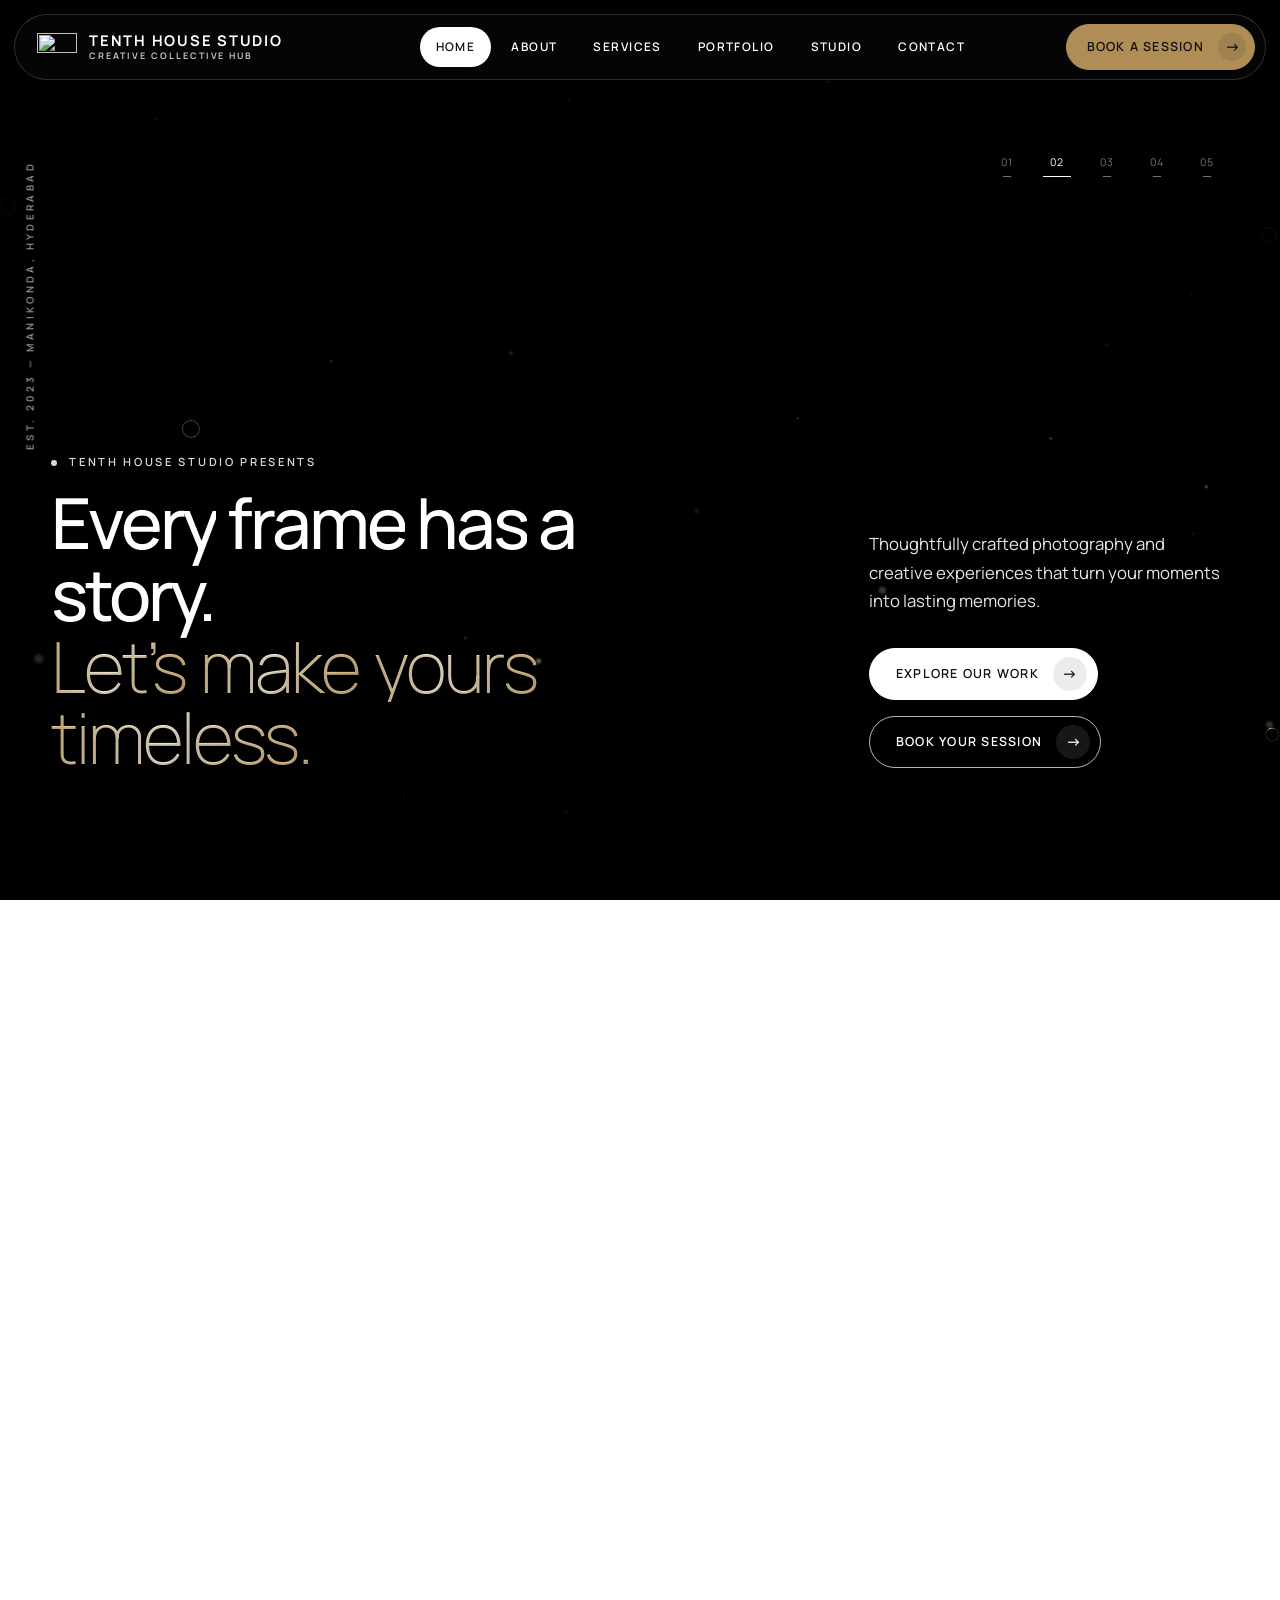
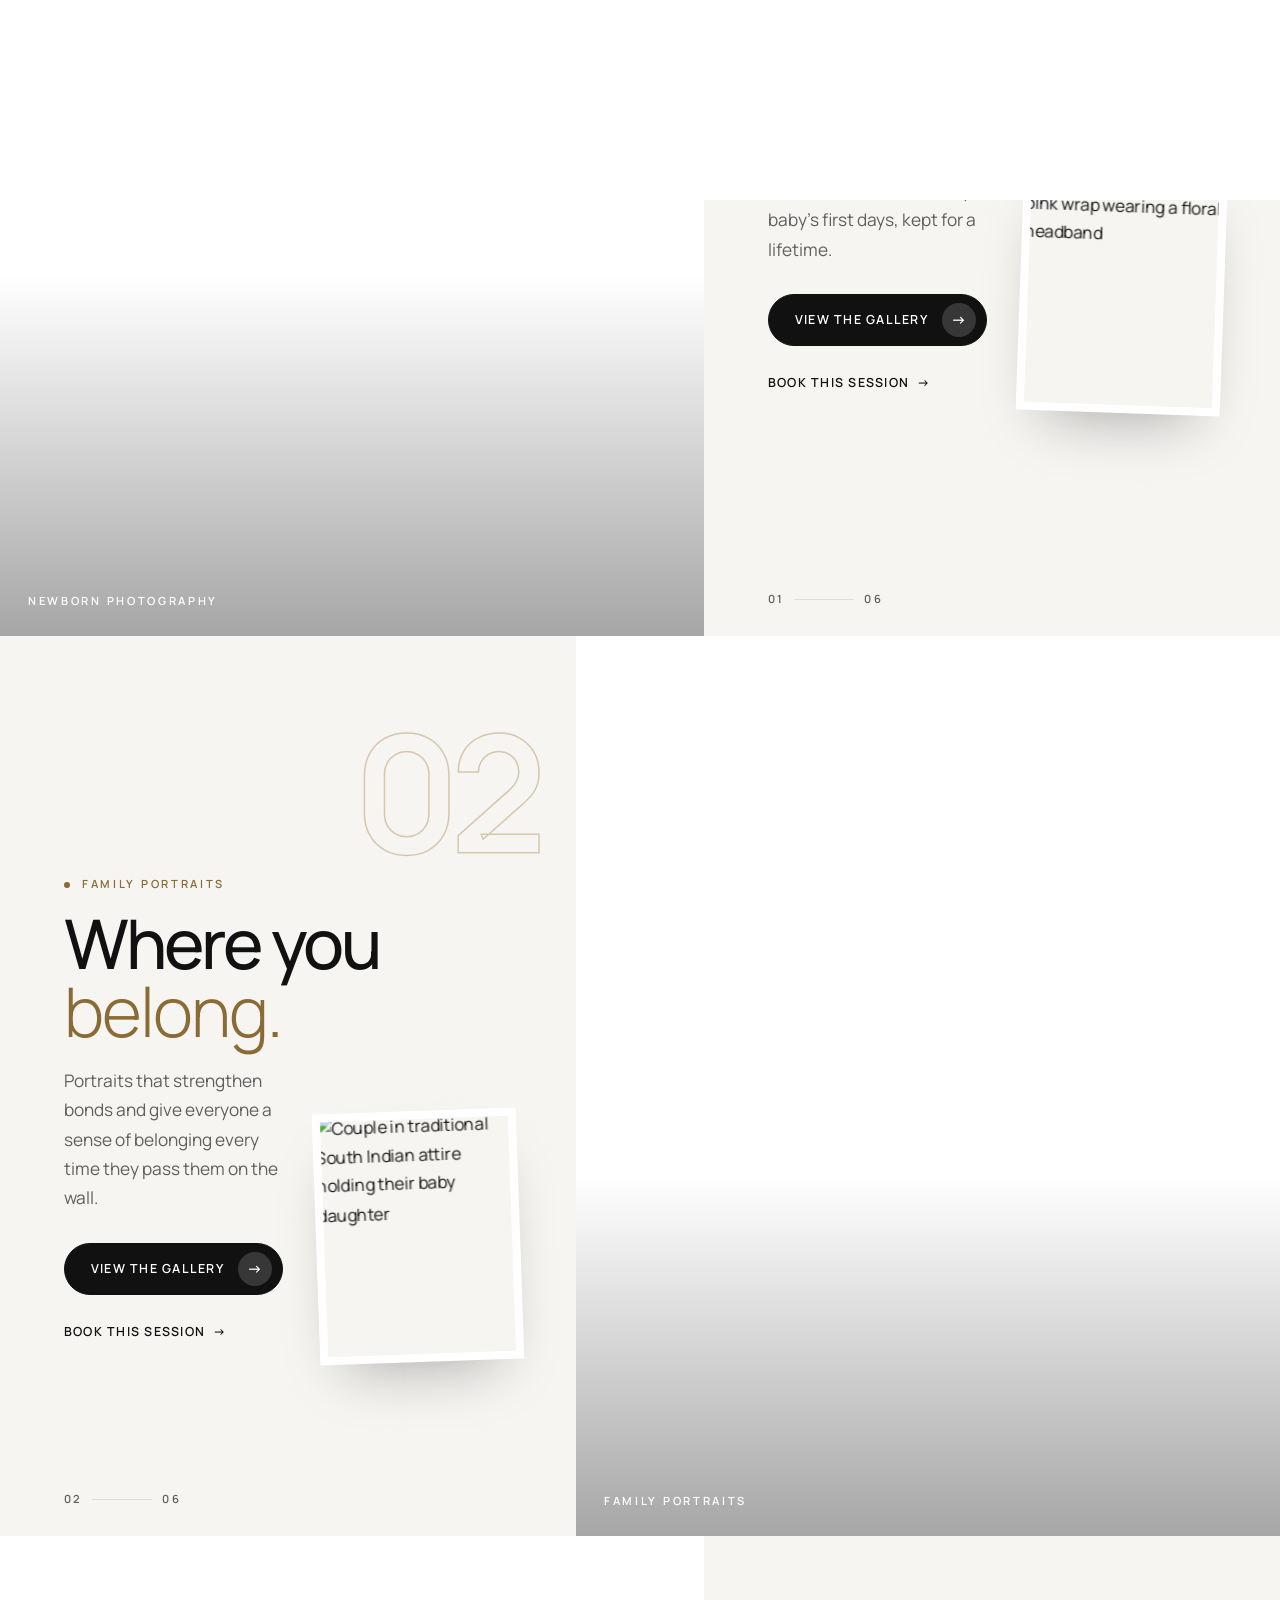
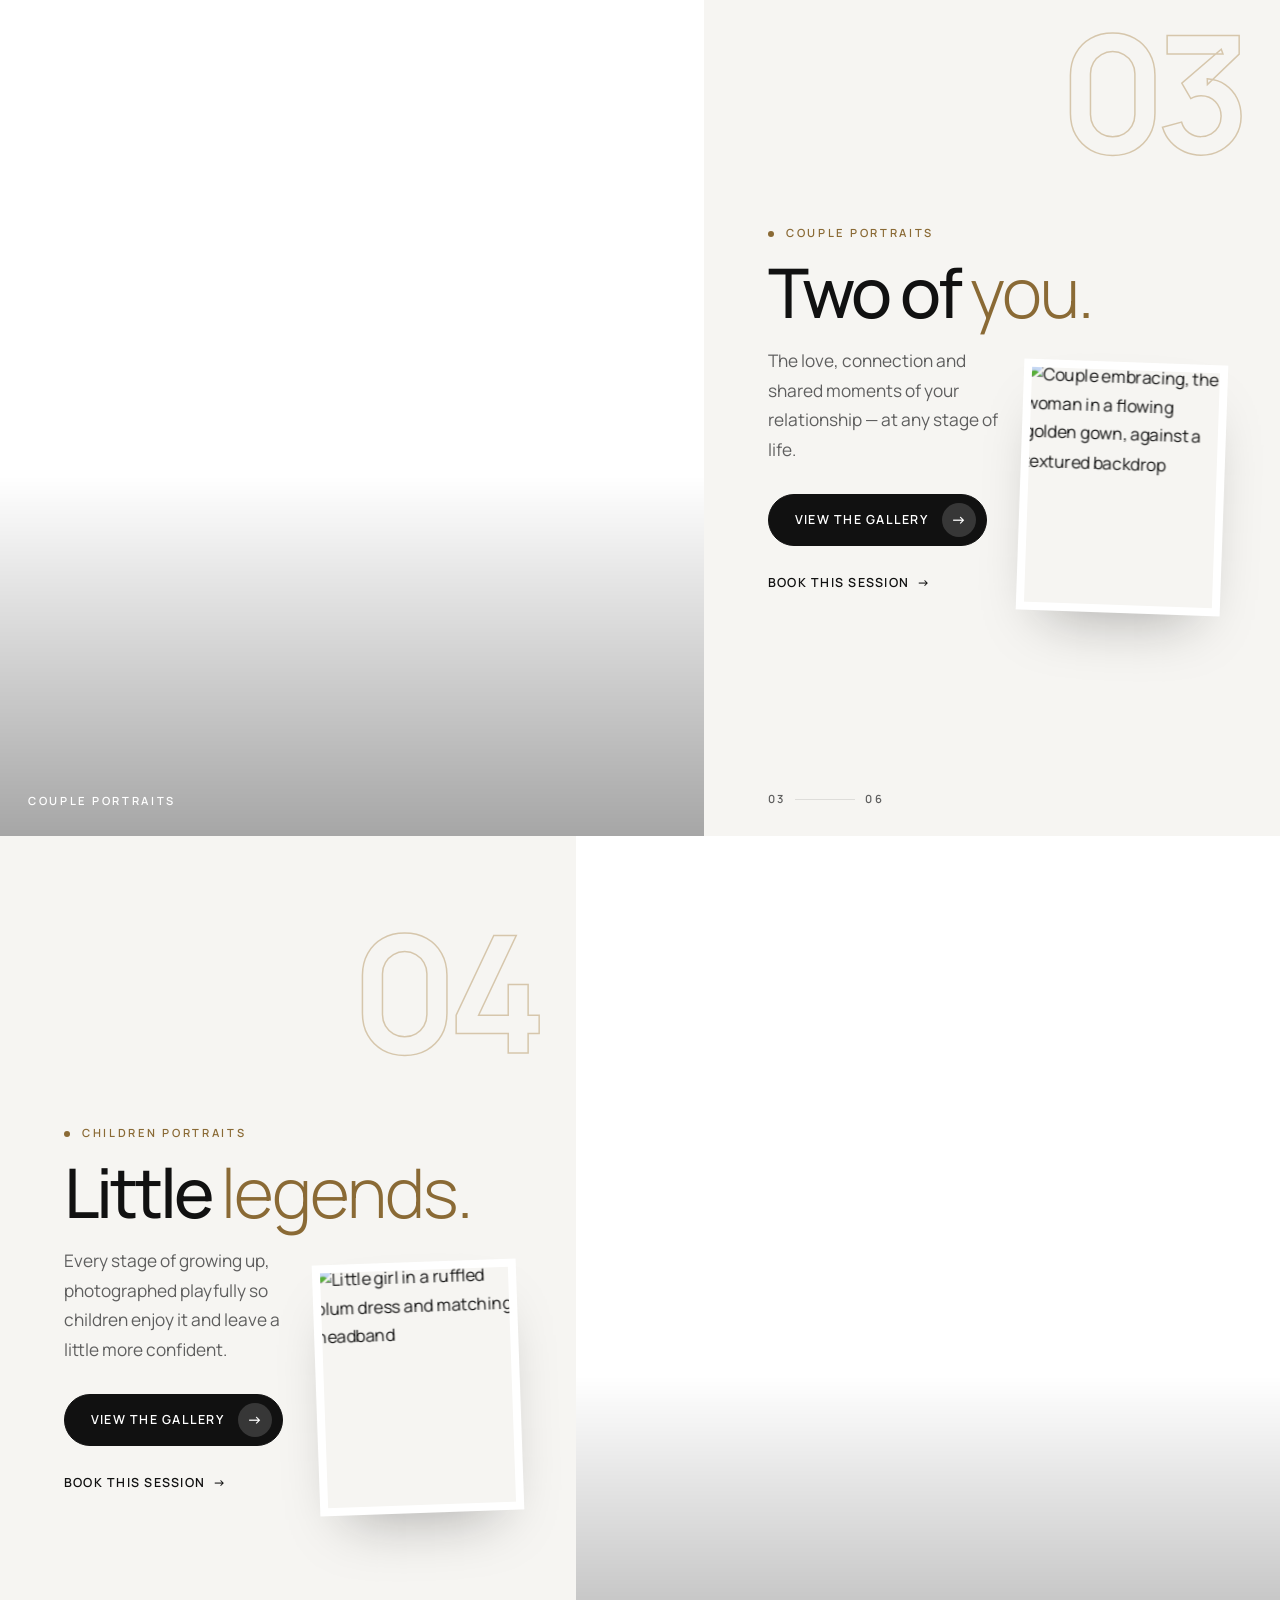
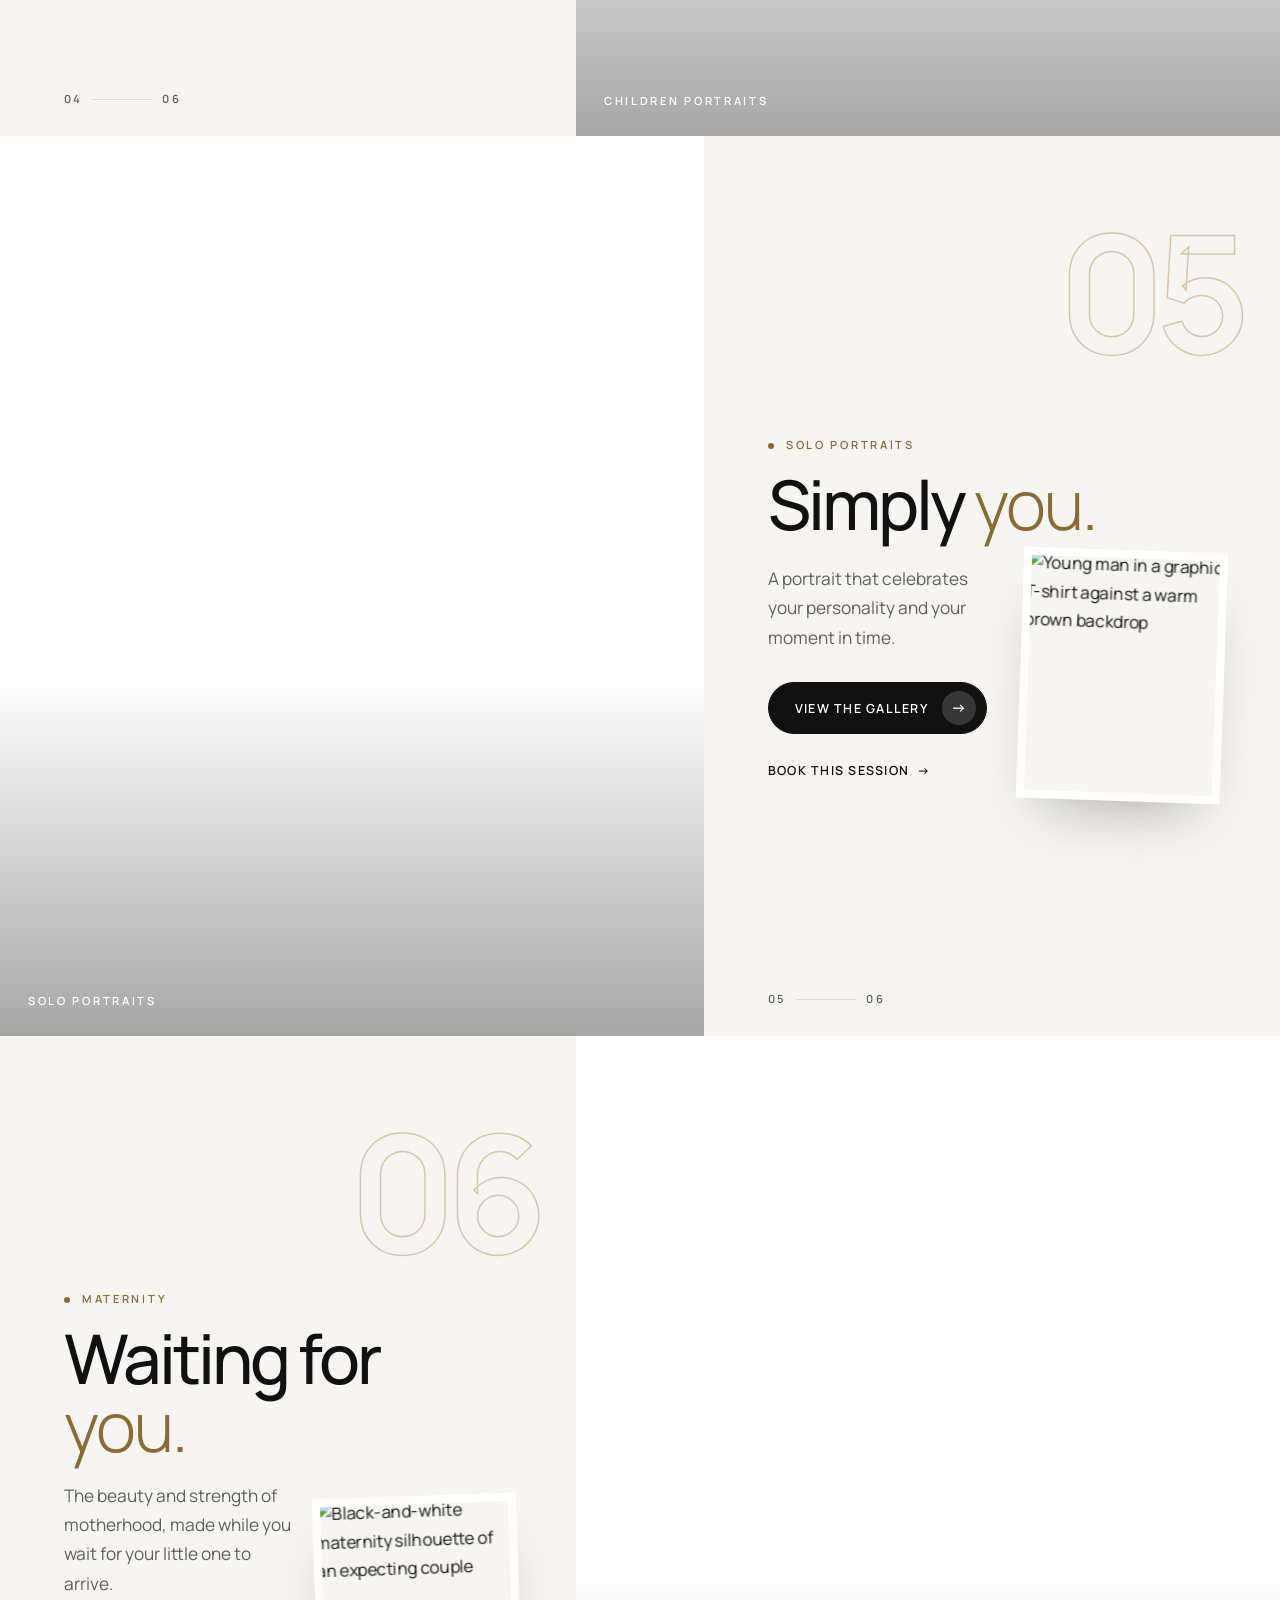
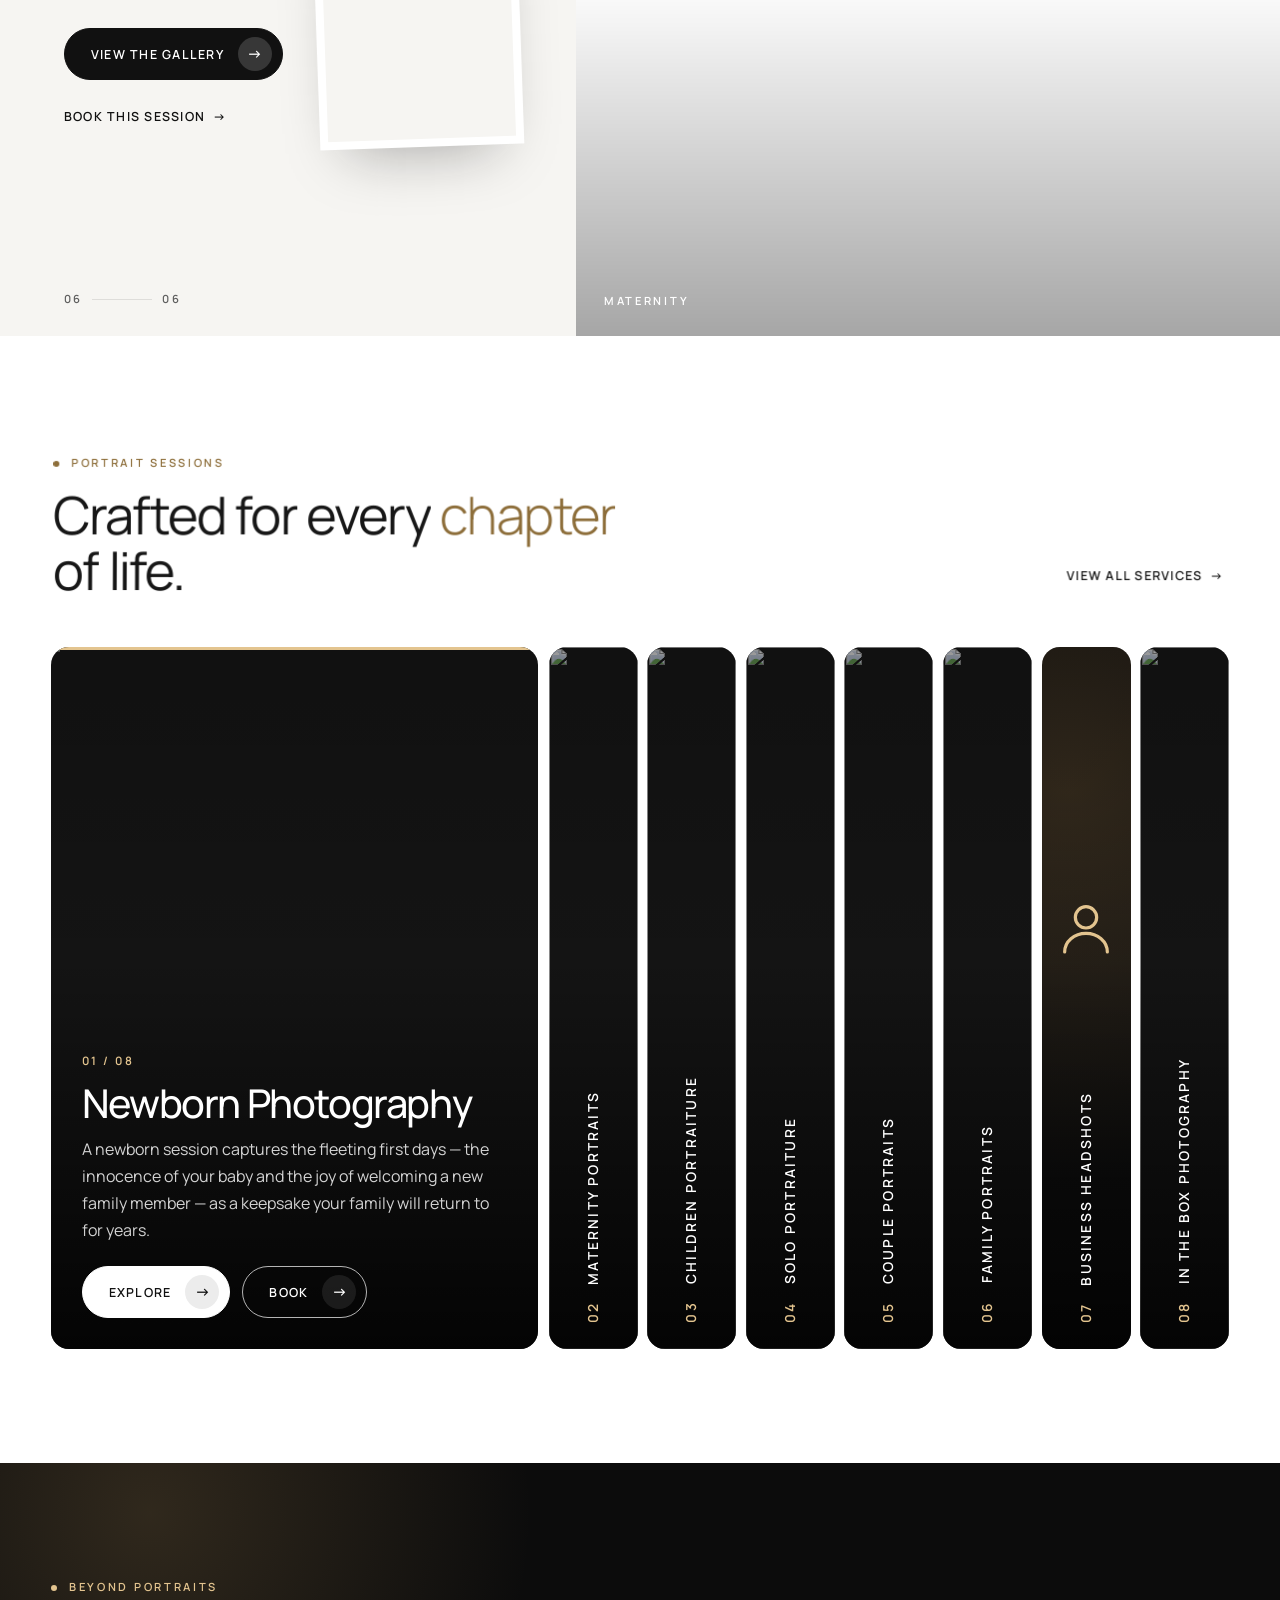
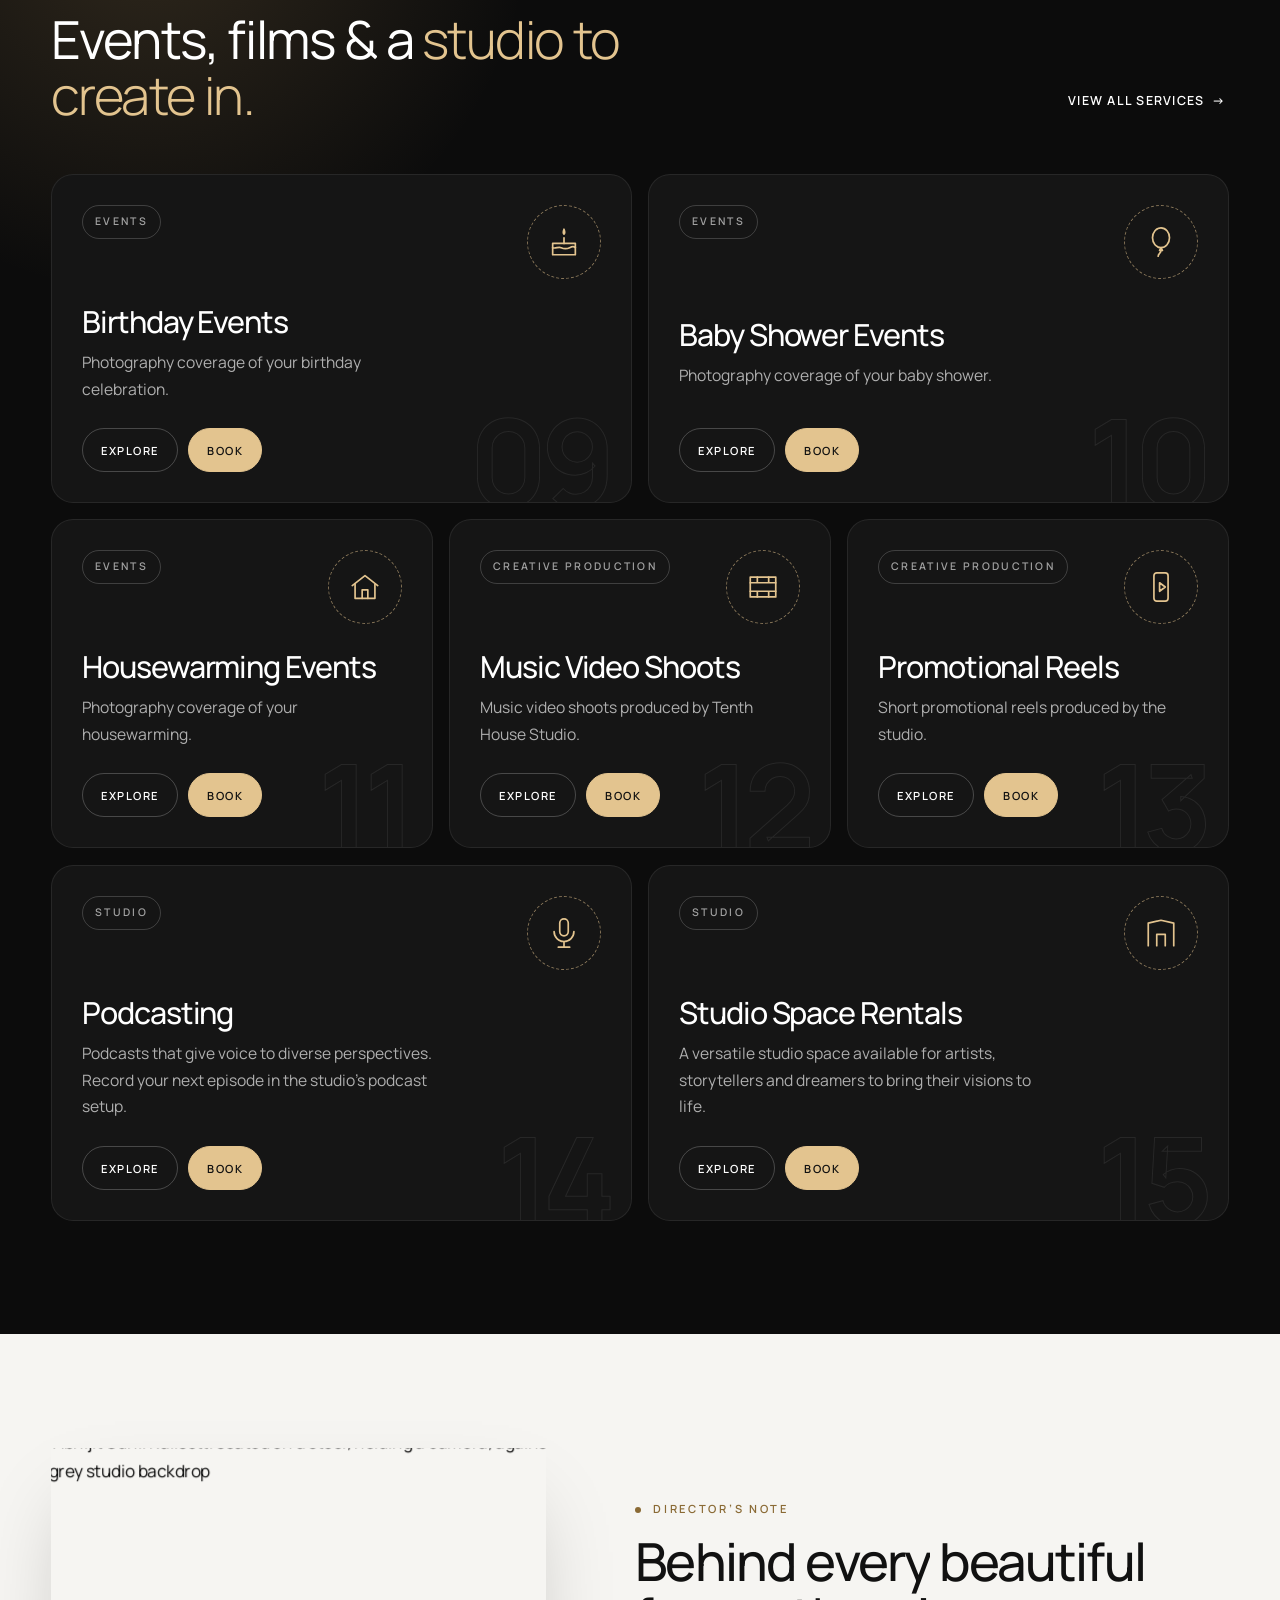
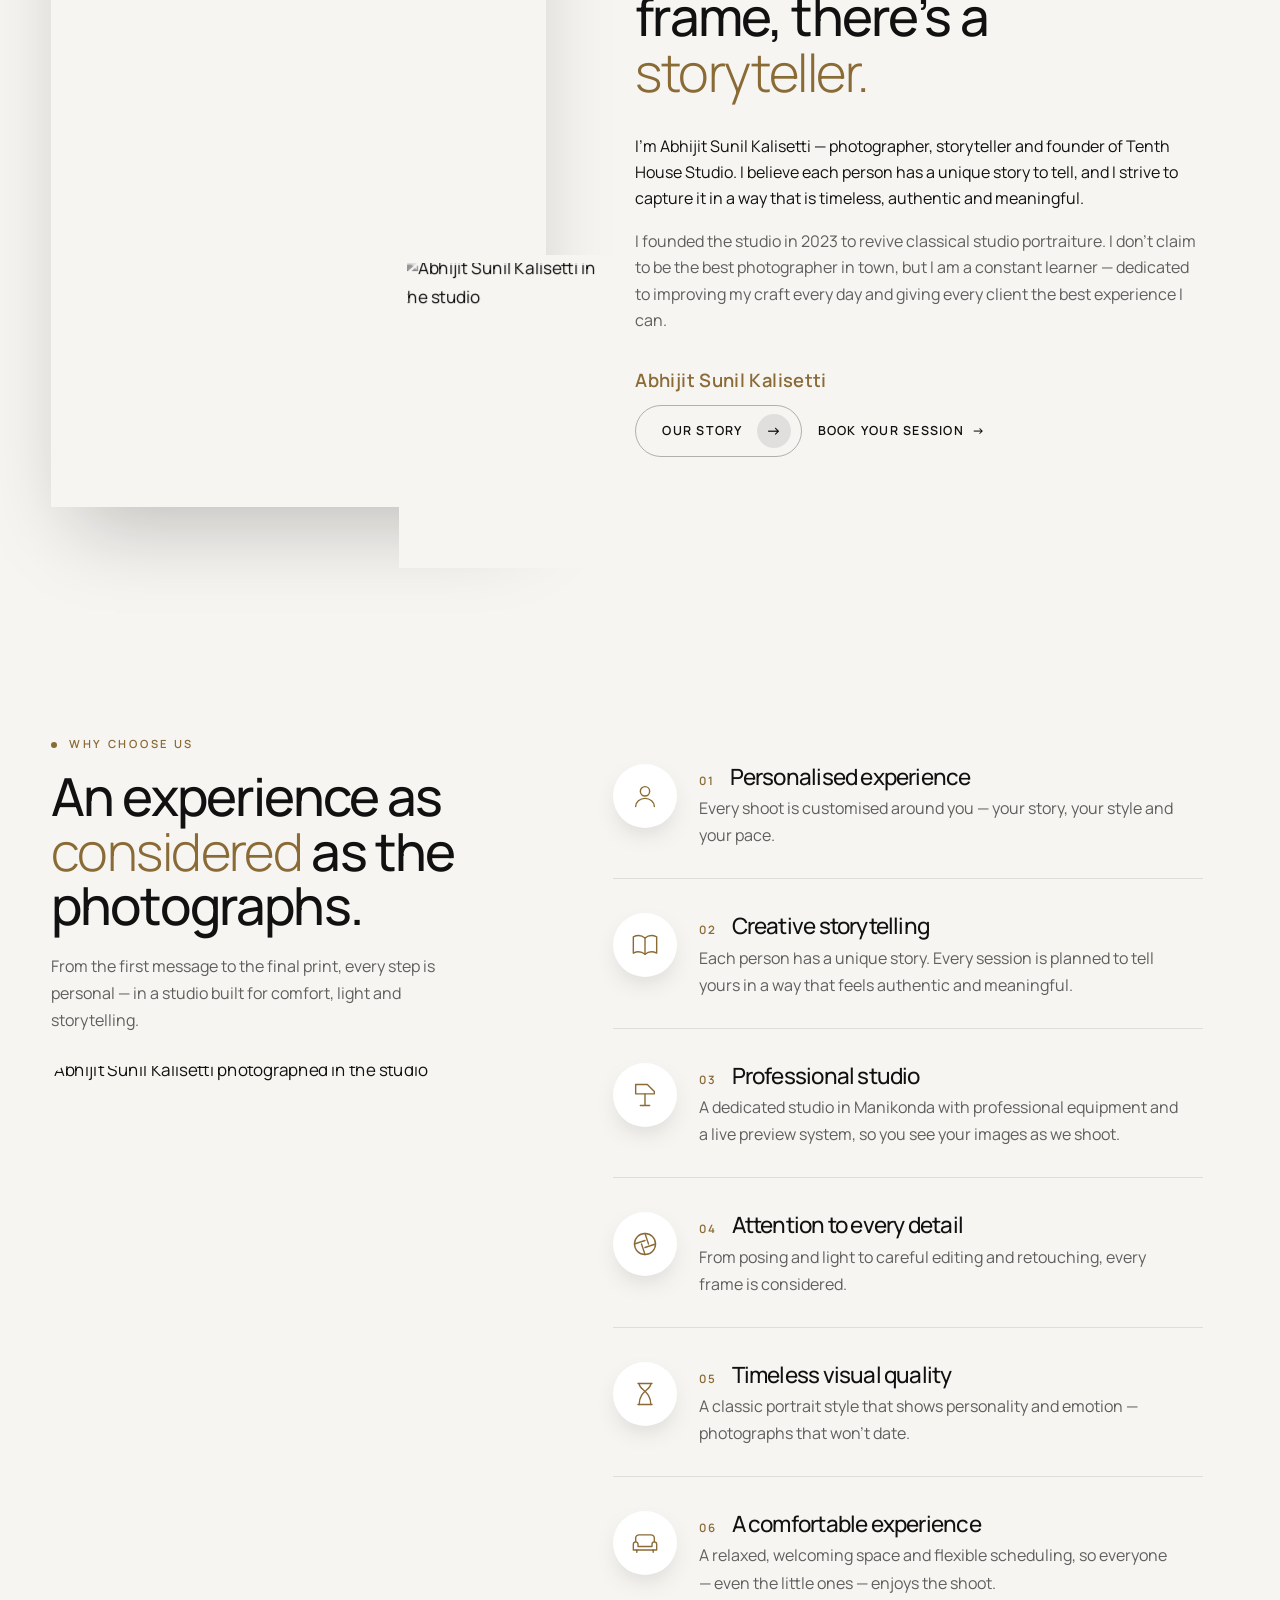
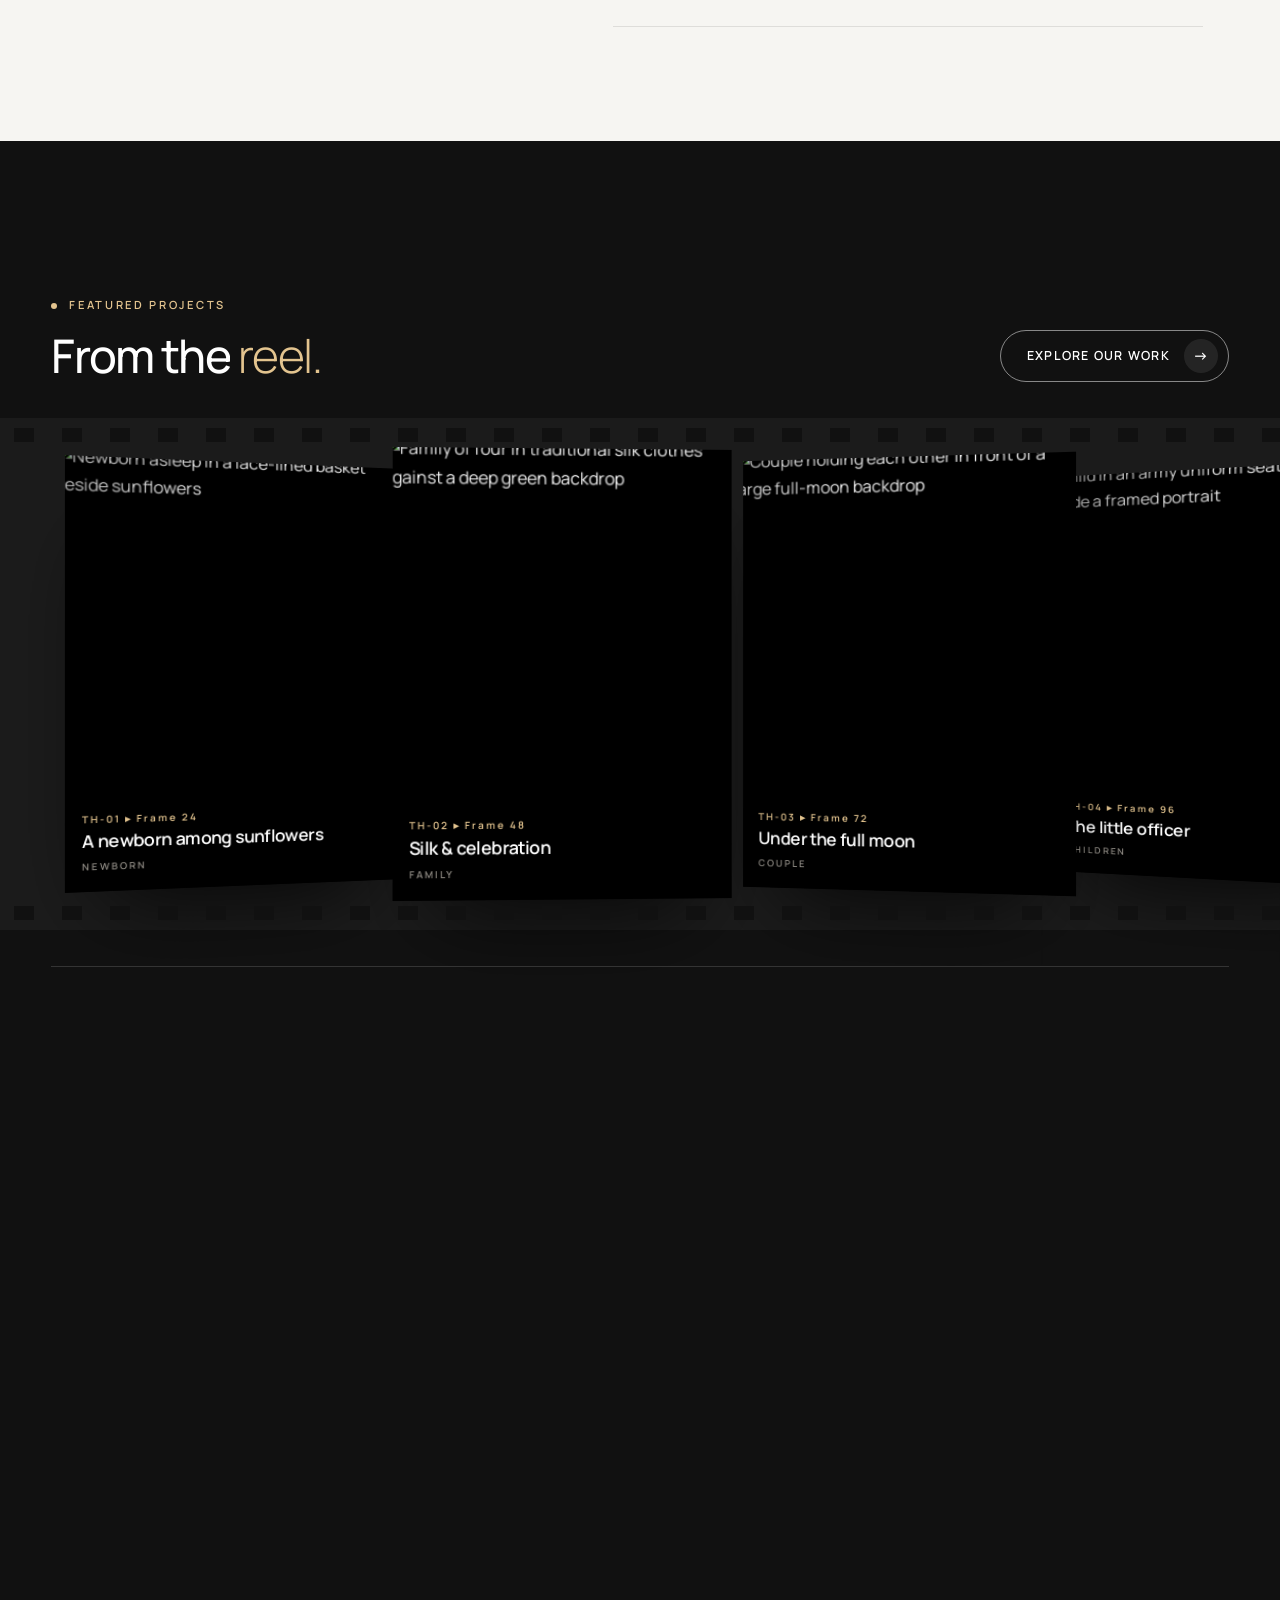
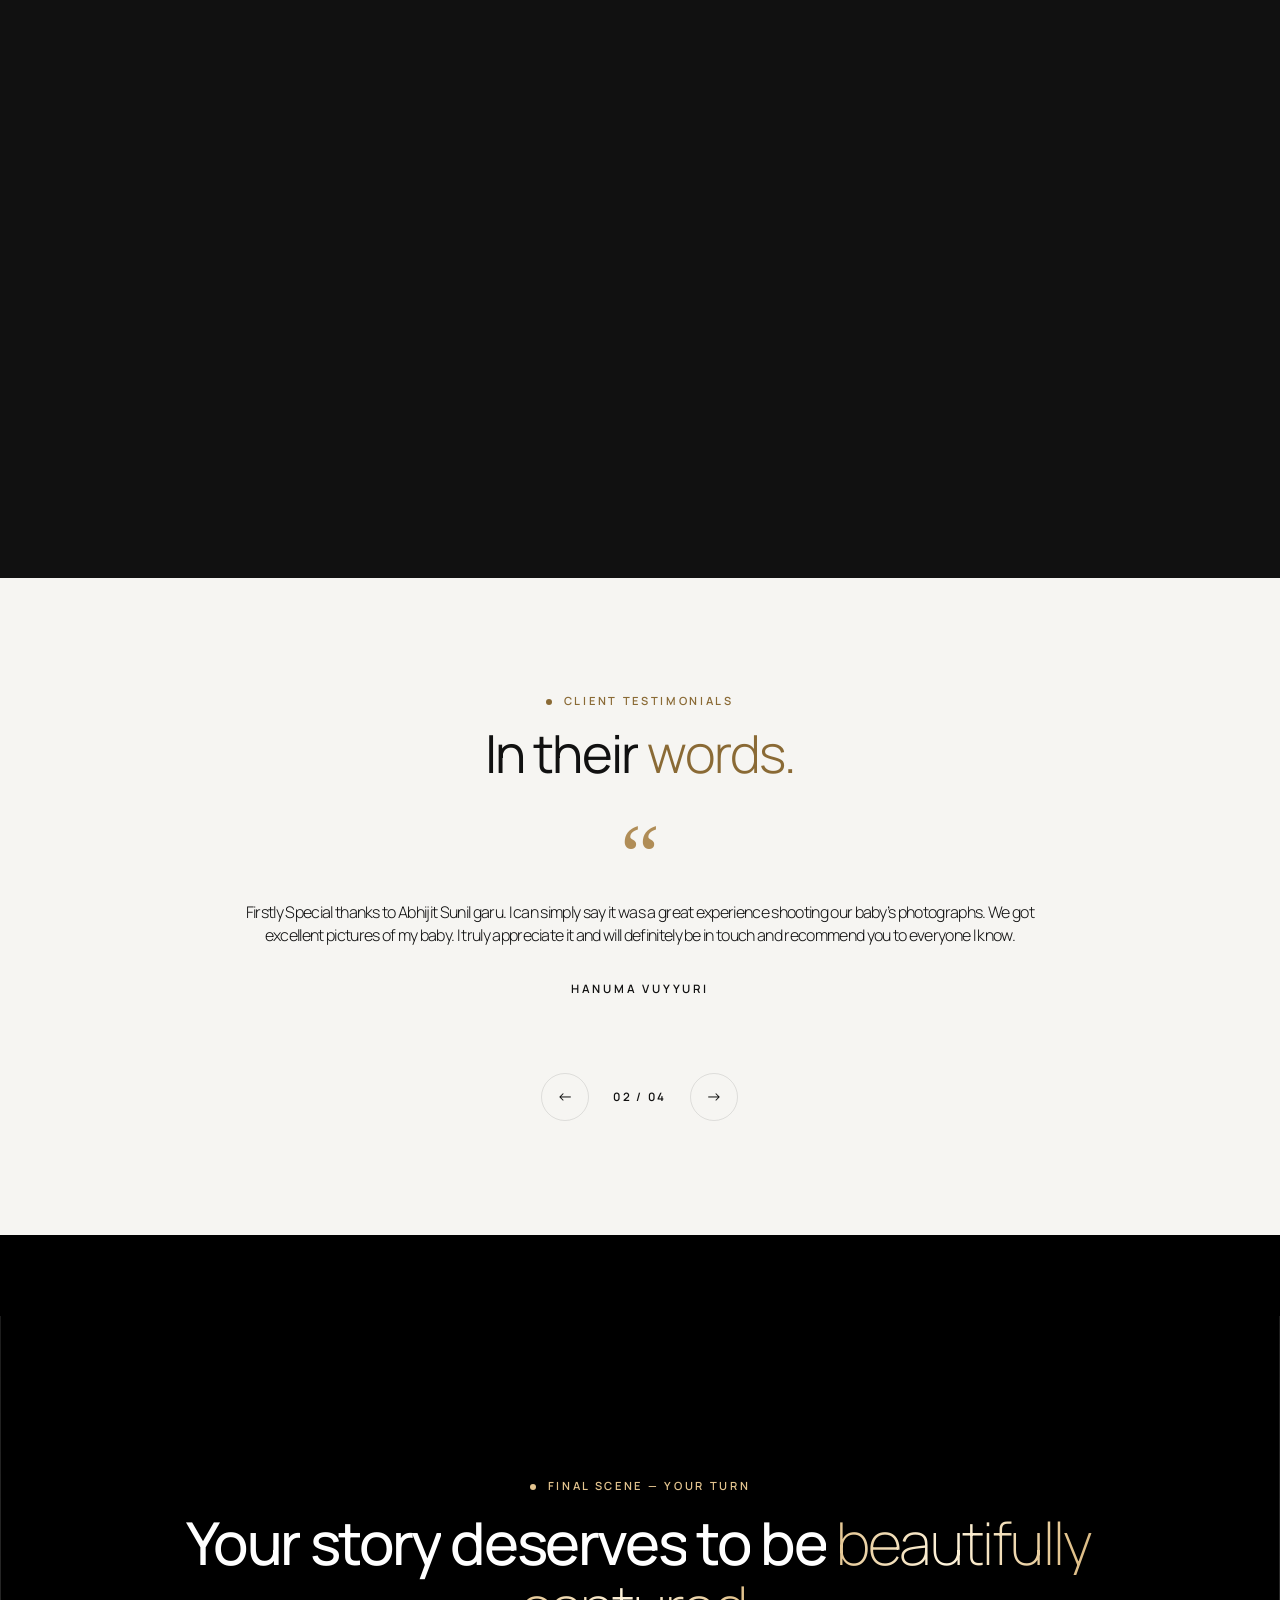
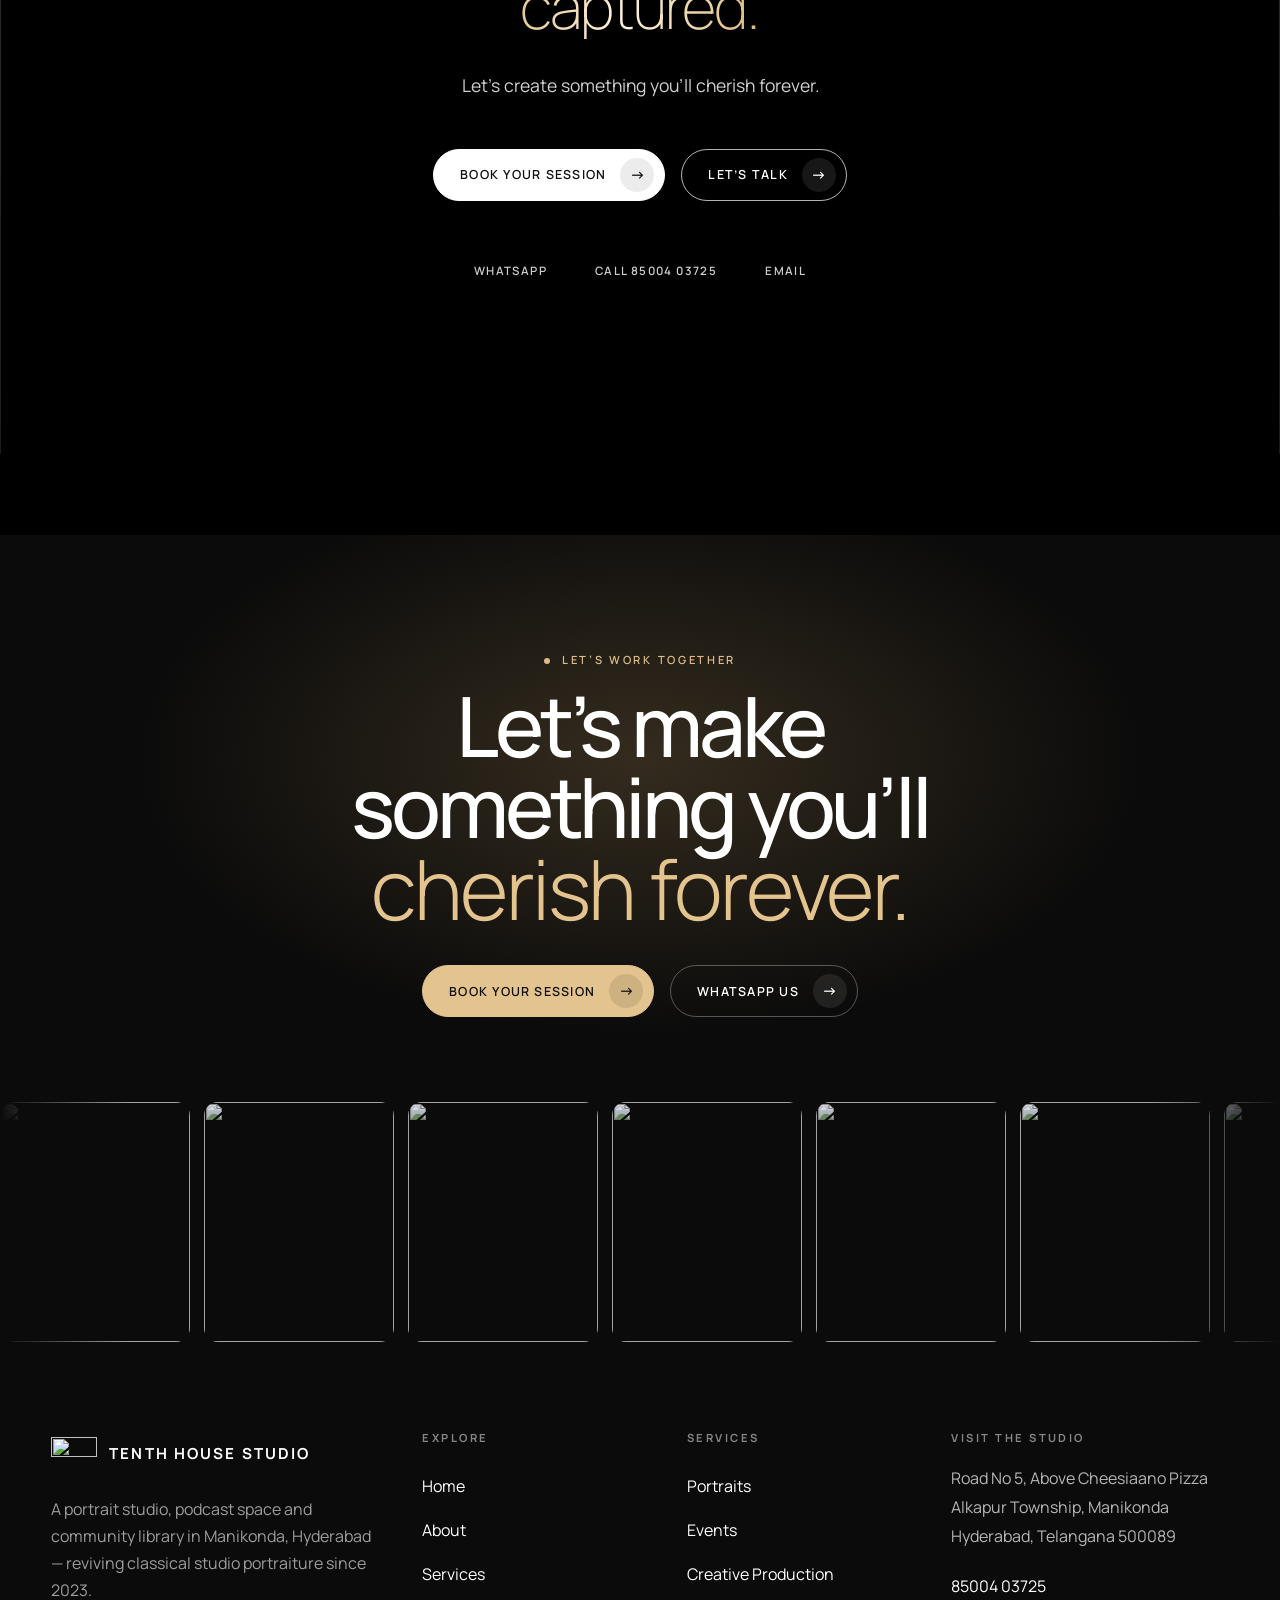
==== commit ee54e833: "Add files via upload" ====
--- a/tenthhouse 3D/index.html
+++ b/tenthhouse 3D/index.html
@@ -12,12 +12,13 @@
 <meta property="og:title" content="Tenth House Studio — Portrait Photography Studio in Manikonda, Hyderabad">
 <meta property="og:description" content="Every frame has a story. Newborn, children, couple, family and solo portraits, business headshots, events, music videos, podcasting and studio rentals by Abhijit Sunil Kalisetti in Manikonda, Hyderabad.">
 <meta property="og:url" content="https://tenthhousestudio.com/">
-<meta property="og:image" content="https://tenthhousestudio.com/wp-content/uploads/2024/06/THS01345_21-1536x1024.jpg">
+<meta property="og:image" content="https://tenthhousestudio.com/wp-content/uploads/2024/06/FINAL-logo.cam_.png">
+<meta property="og:image:alt" content="Tenth House Studio logo">
 <meta property="og:locale" content="en_IN">
-<meta name="twitter:card" content="summary_large_image">
+<meta name="twitter:card" content="summary">
 <meta name="twitter:title" content="Tenth House Studio — Portrait Photography Studio in Manikonda, Hyderabad">
 <meta name="twitter:description" content="Every frame has a story. Newborn, children, couple, family and solo portraits, business headshots, events, music videos, podcasting and studio rentals by Abhijit Sunil Kalisetti in Manikonda, Hyderabad.">
-<meta name="twitter:image" content="https://tenthhousestudio.com/wp-content/uploads/2024/06/THS01345_21-1536x1024.jpg">
+<meta name="twitter:image" content="https://tenthhousestudio.com/wp-content/uploads/2024/06/FINAL-logo.cam_.png">
 <link rel="icon" href="https://tenthhousestudio.com/wp-content/uploads/2024/06/FINAL-logo.cam_.png" type="image/png">
 <link rel="apple-touch-icon" href="https://tenthhousestudio.com/wp-content/uploads/2024/06/FINAL-logo.cam_.png">
 <link rel="preconnect" href="https://fonts.googleapis.com">
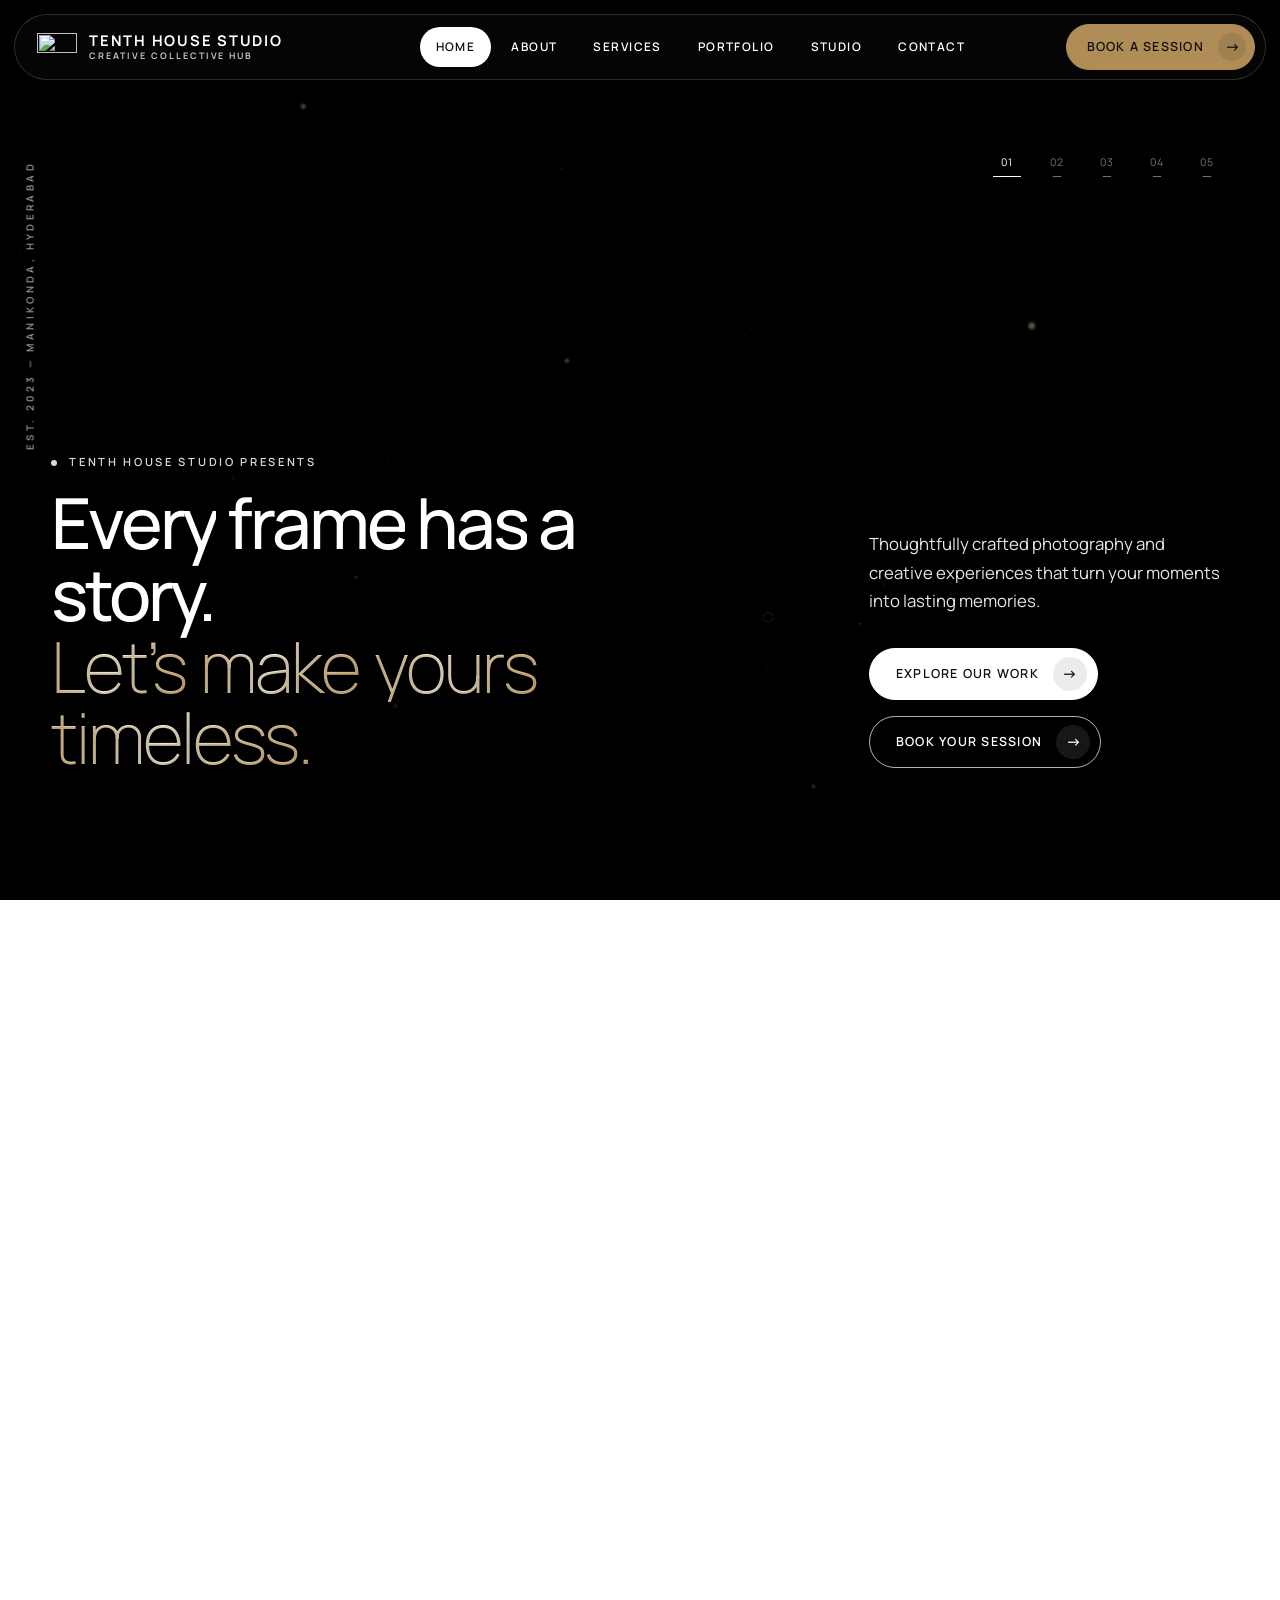
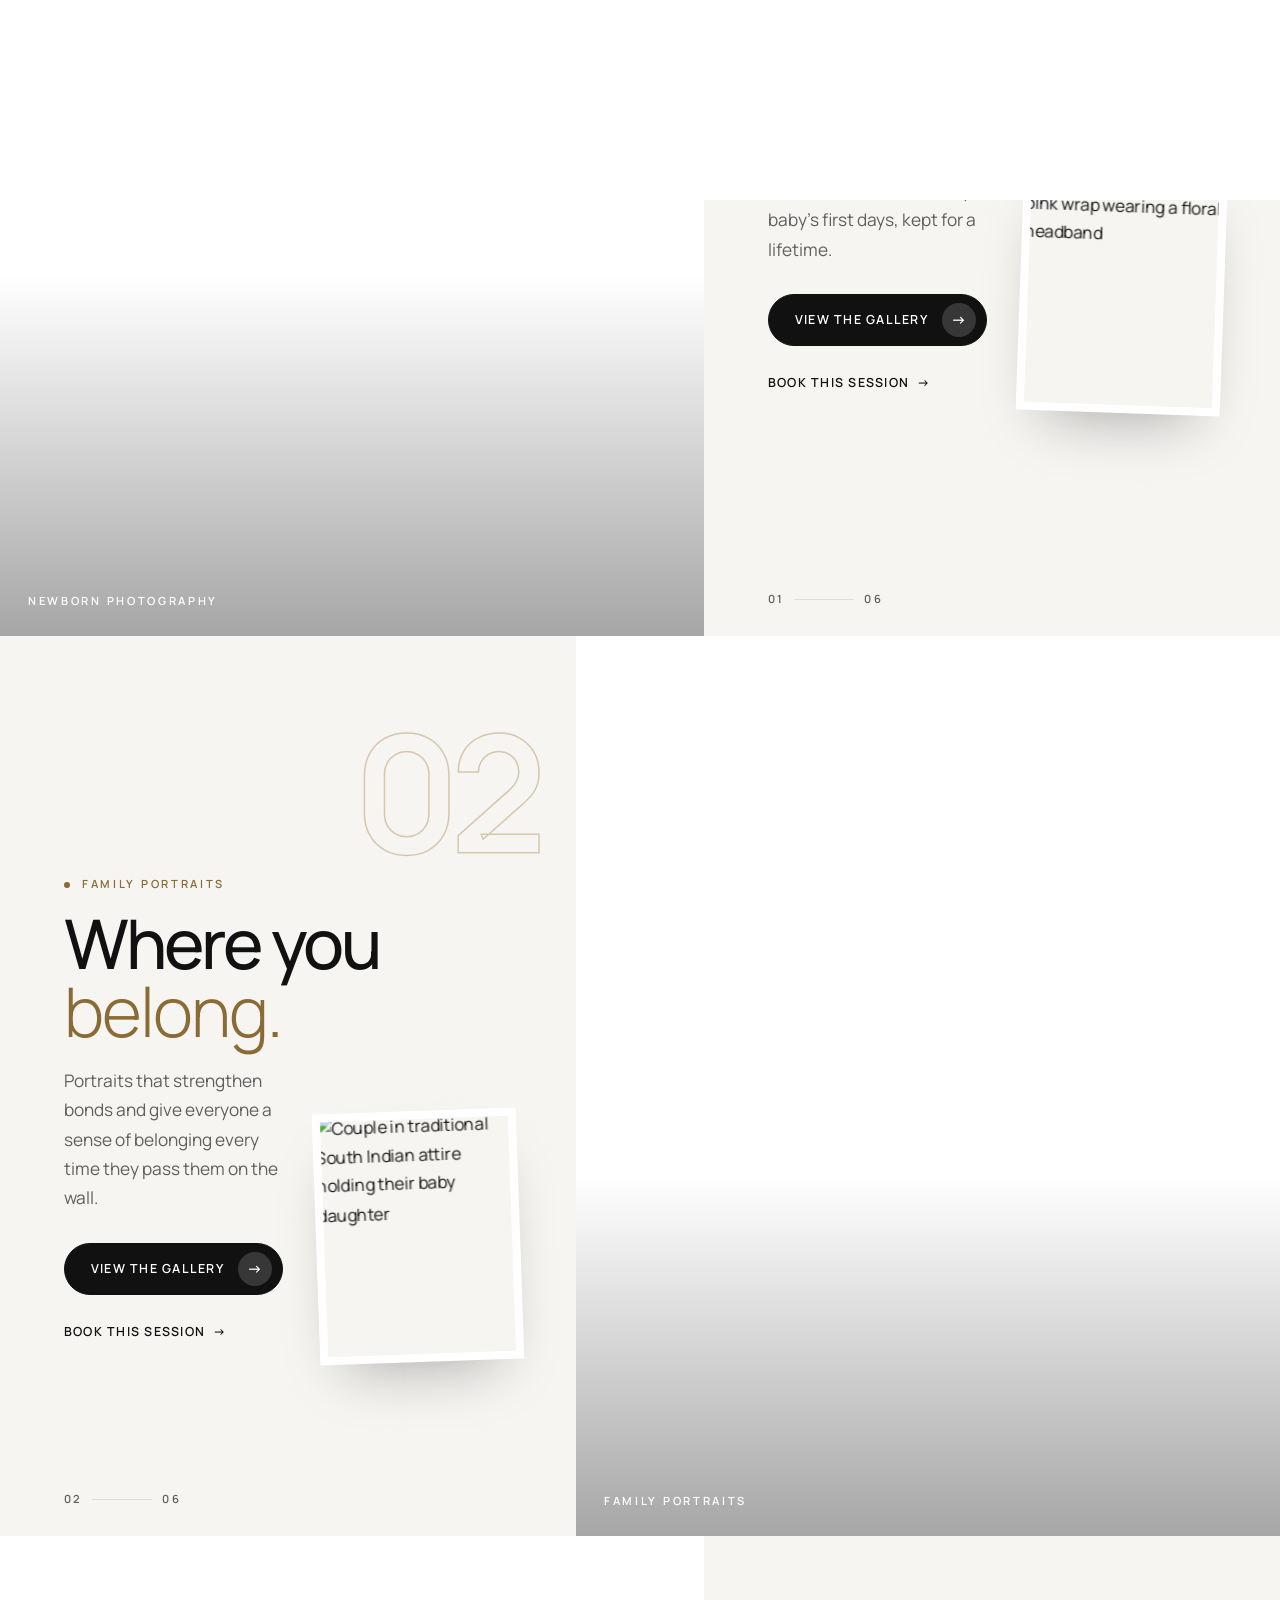
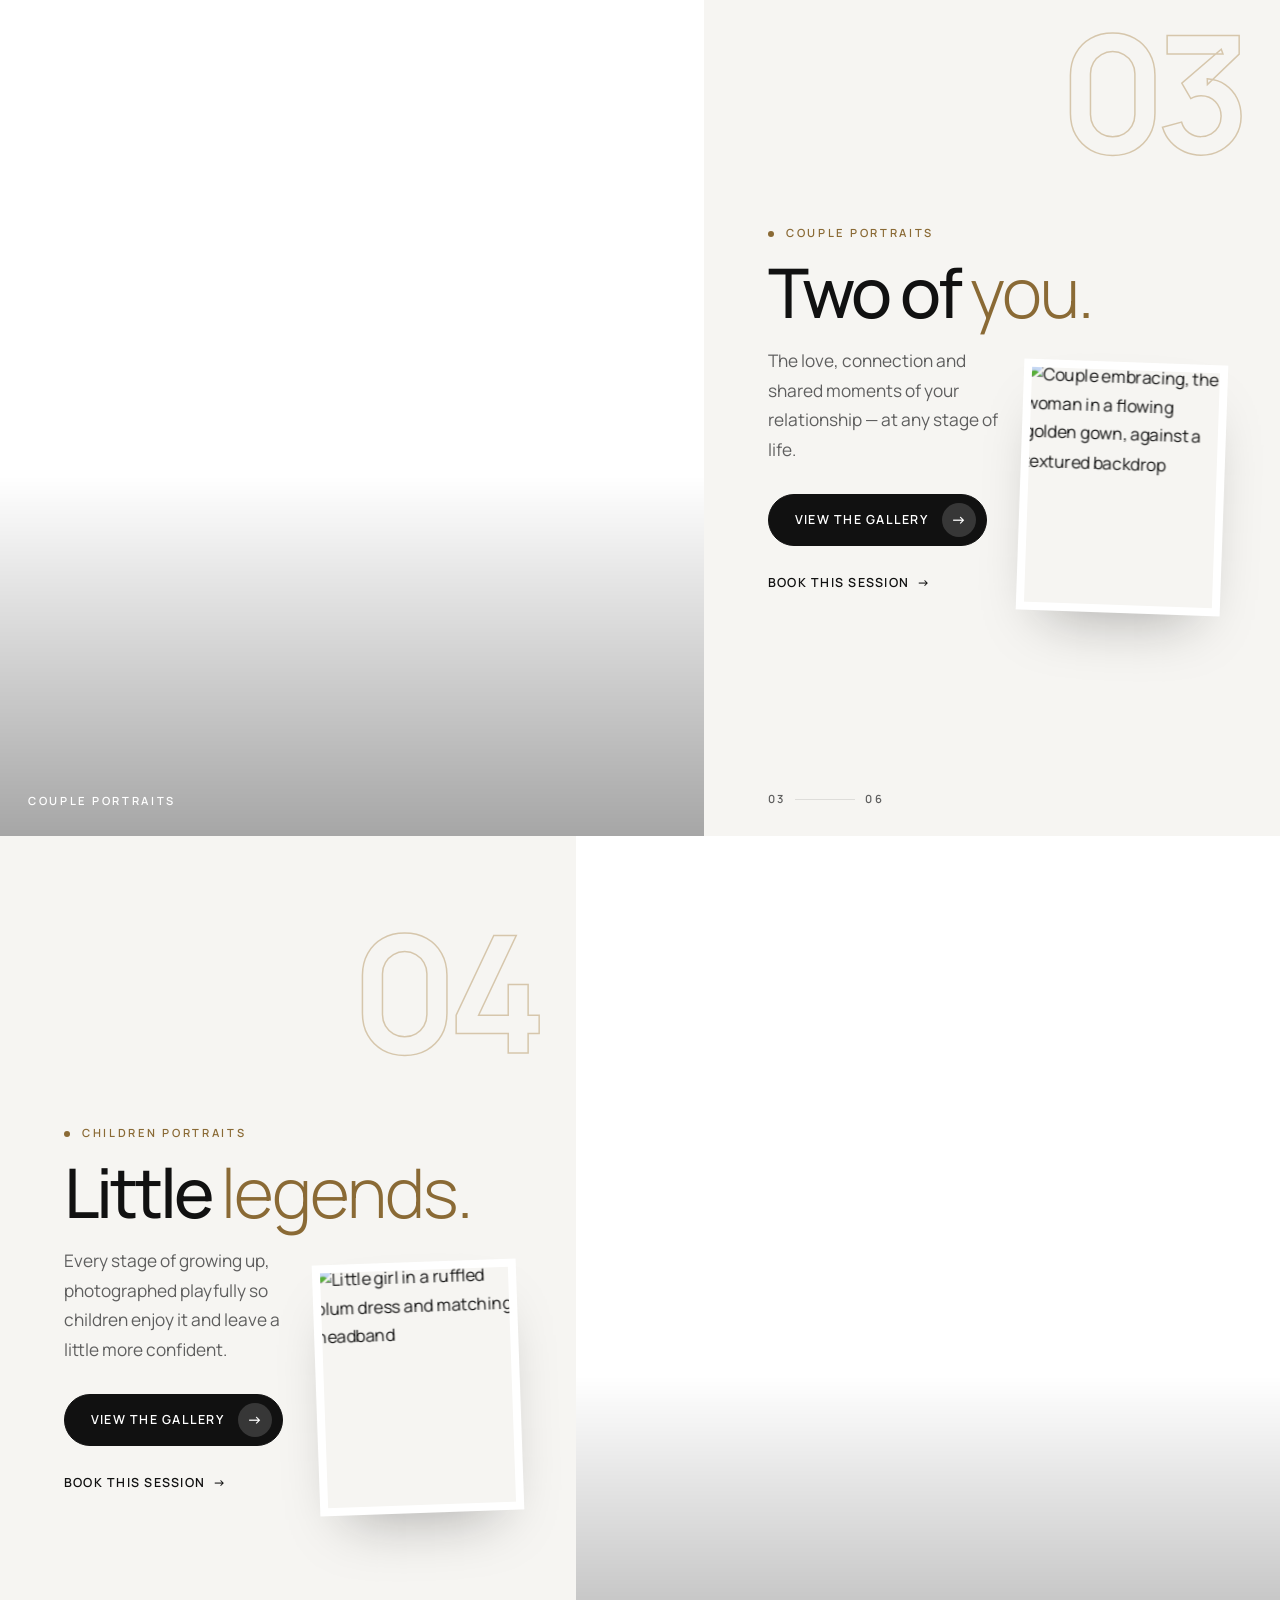
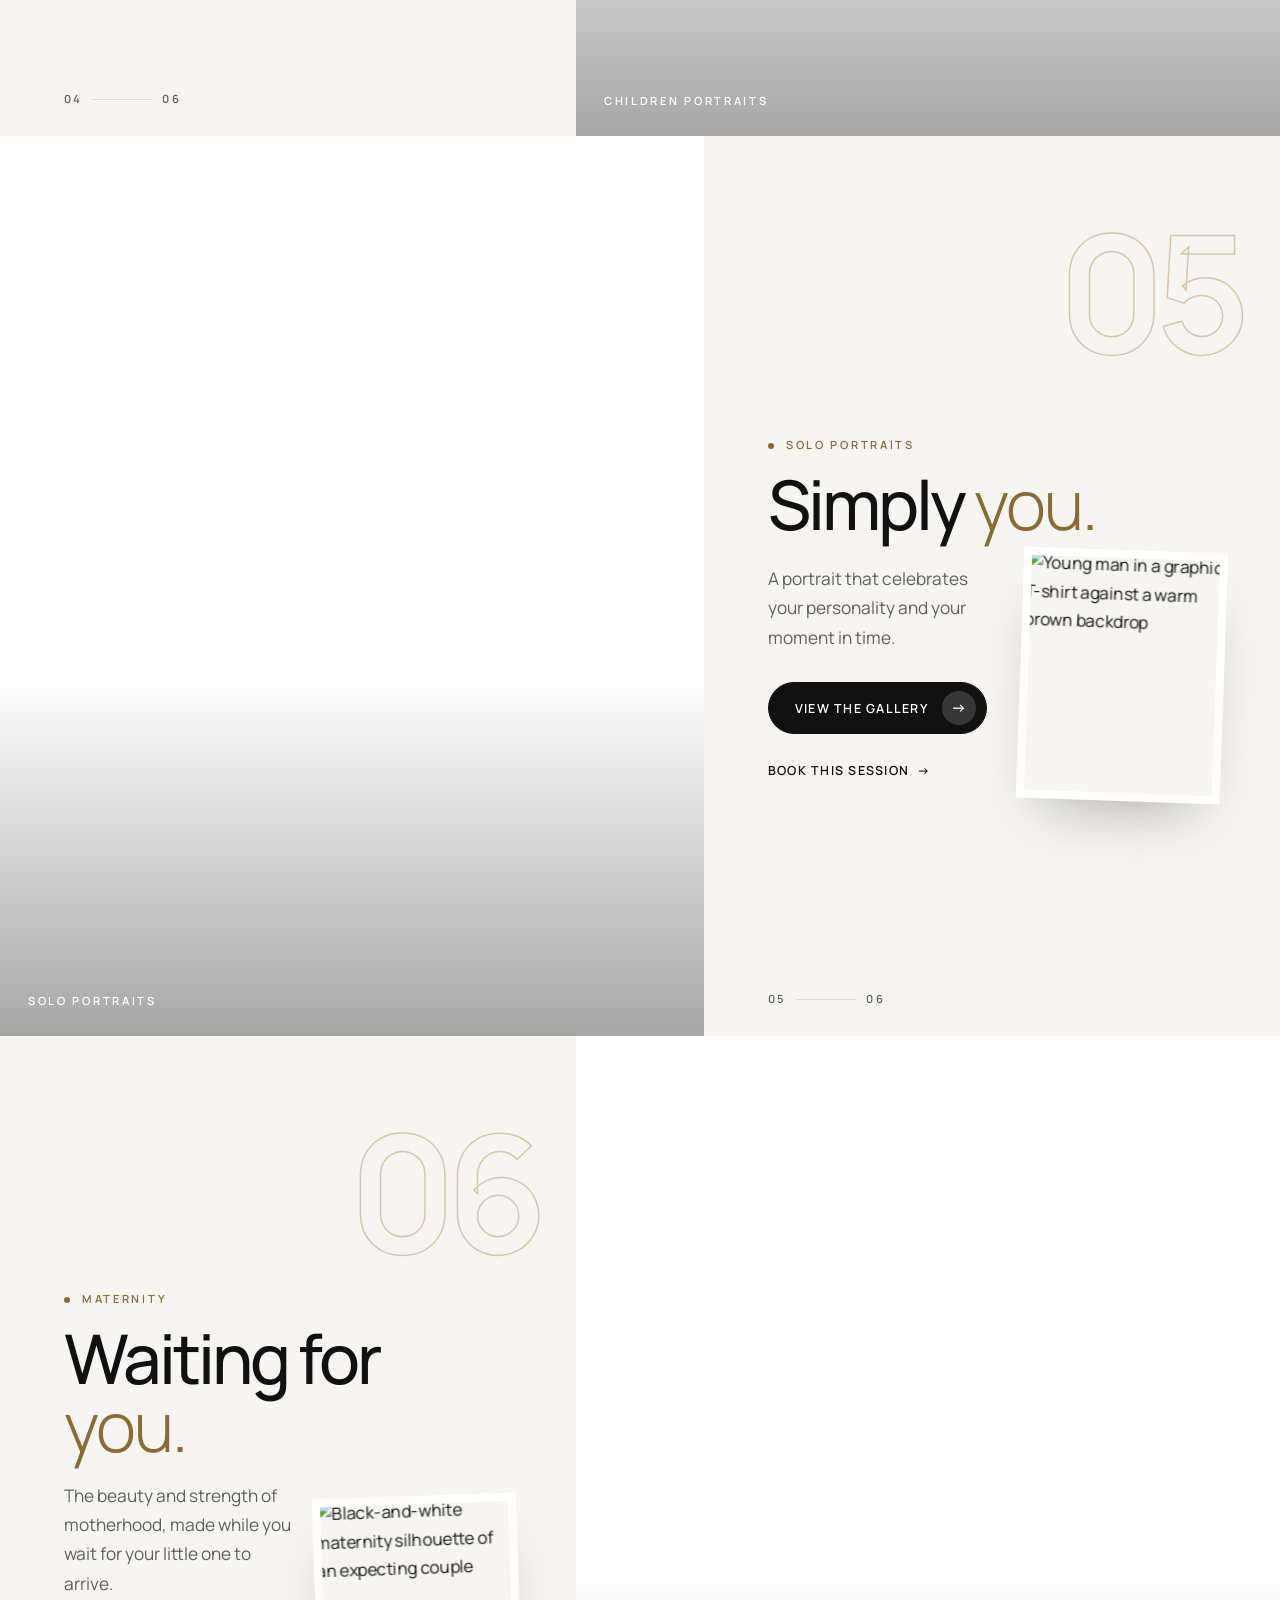
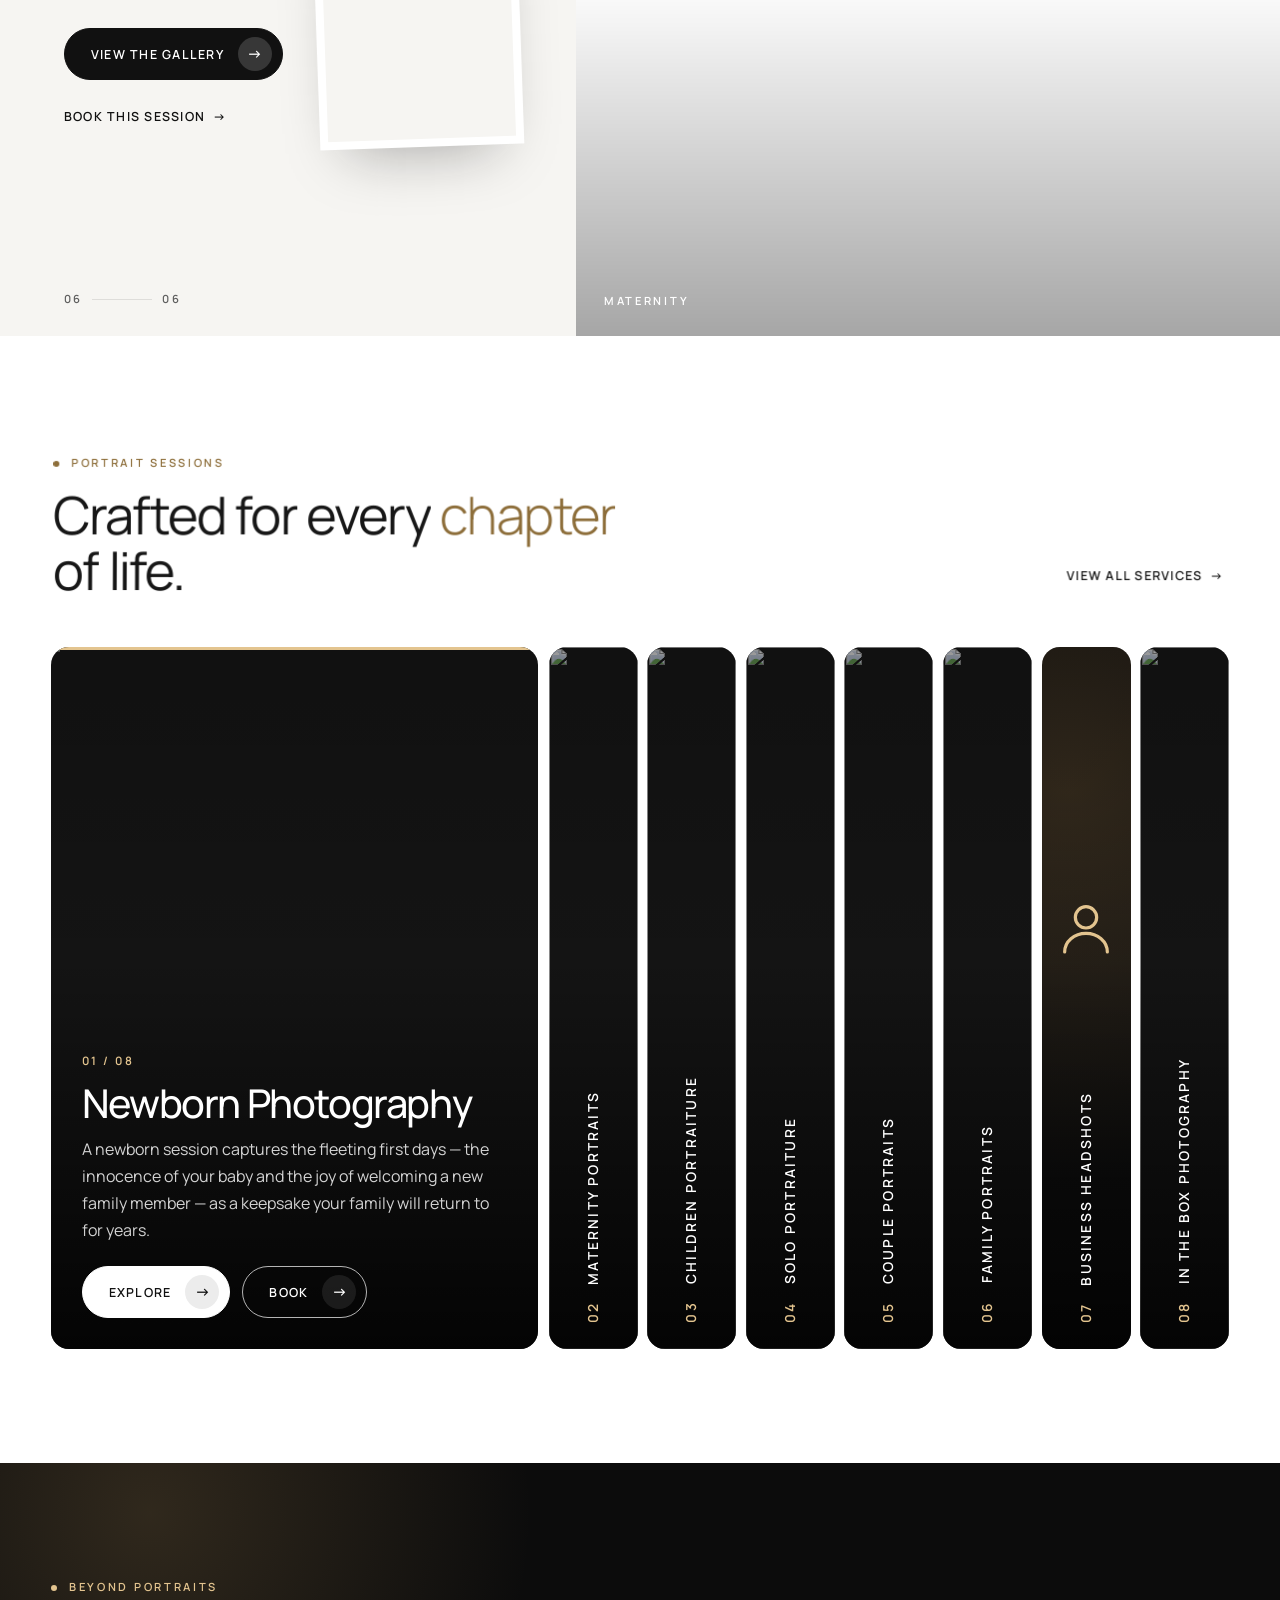
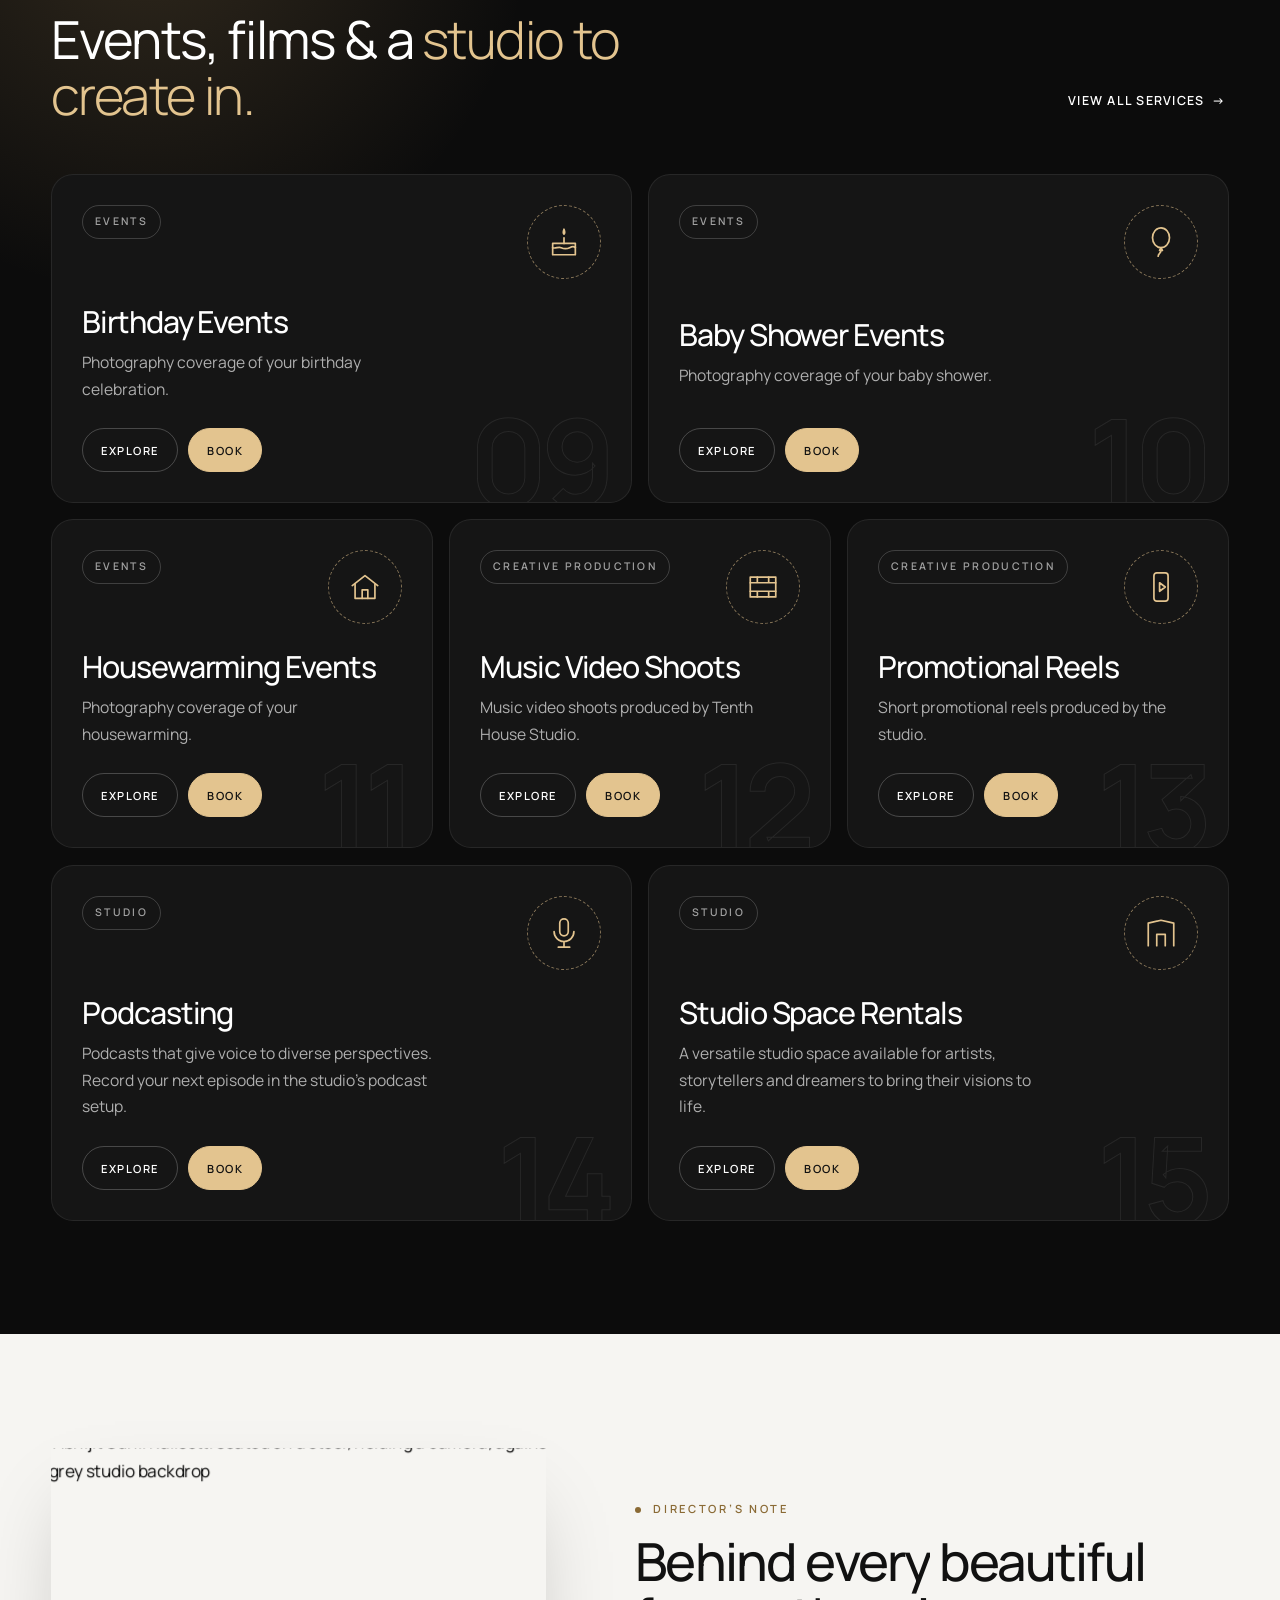
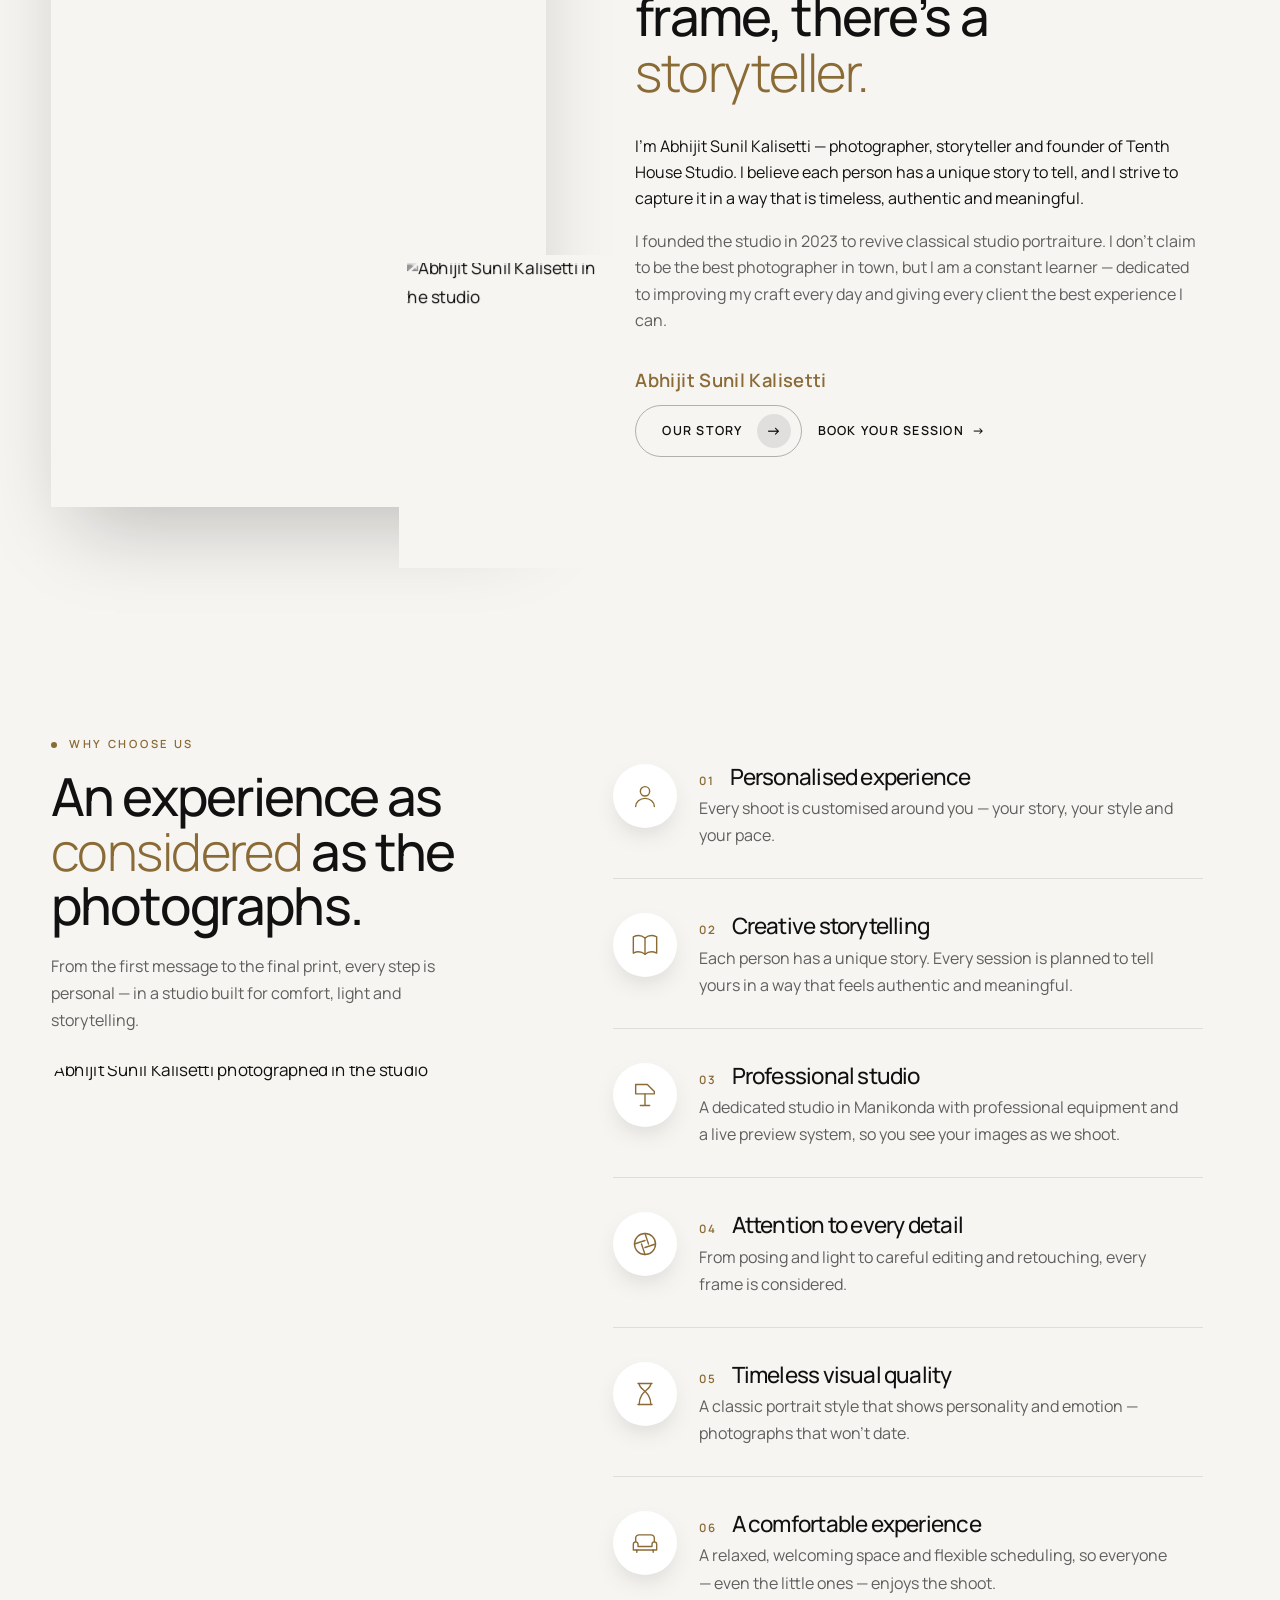
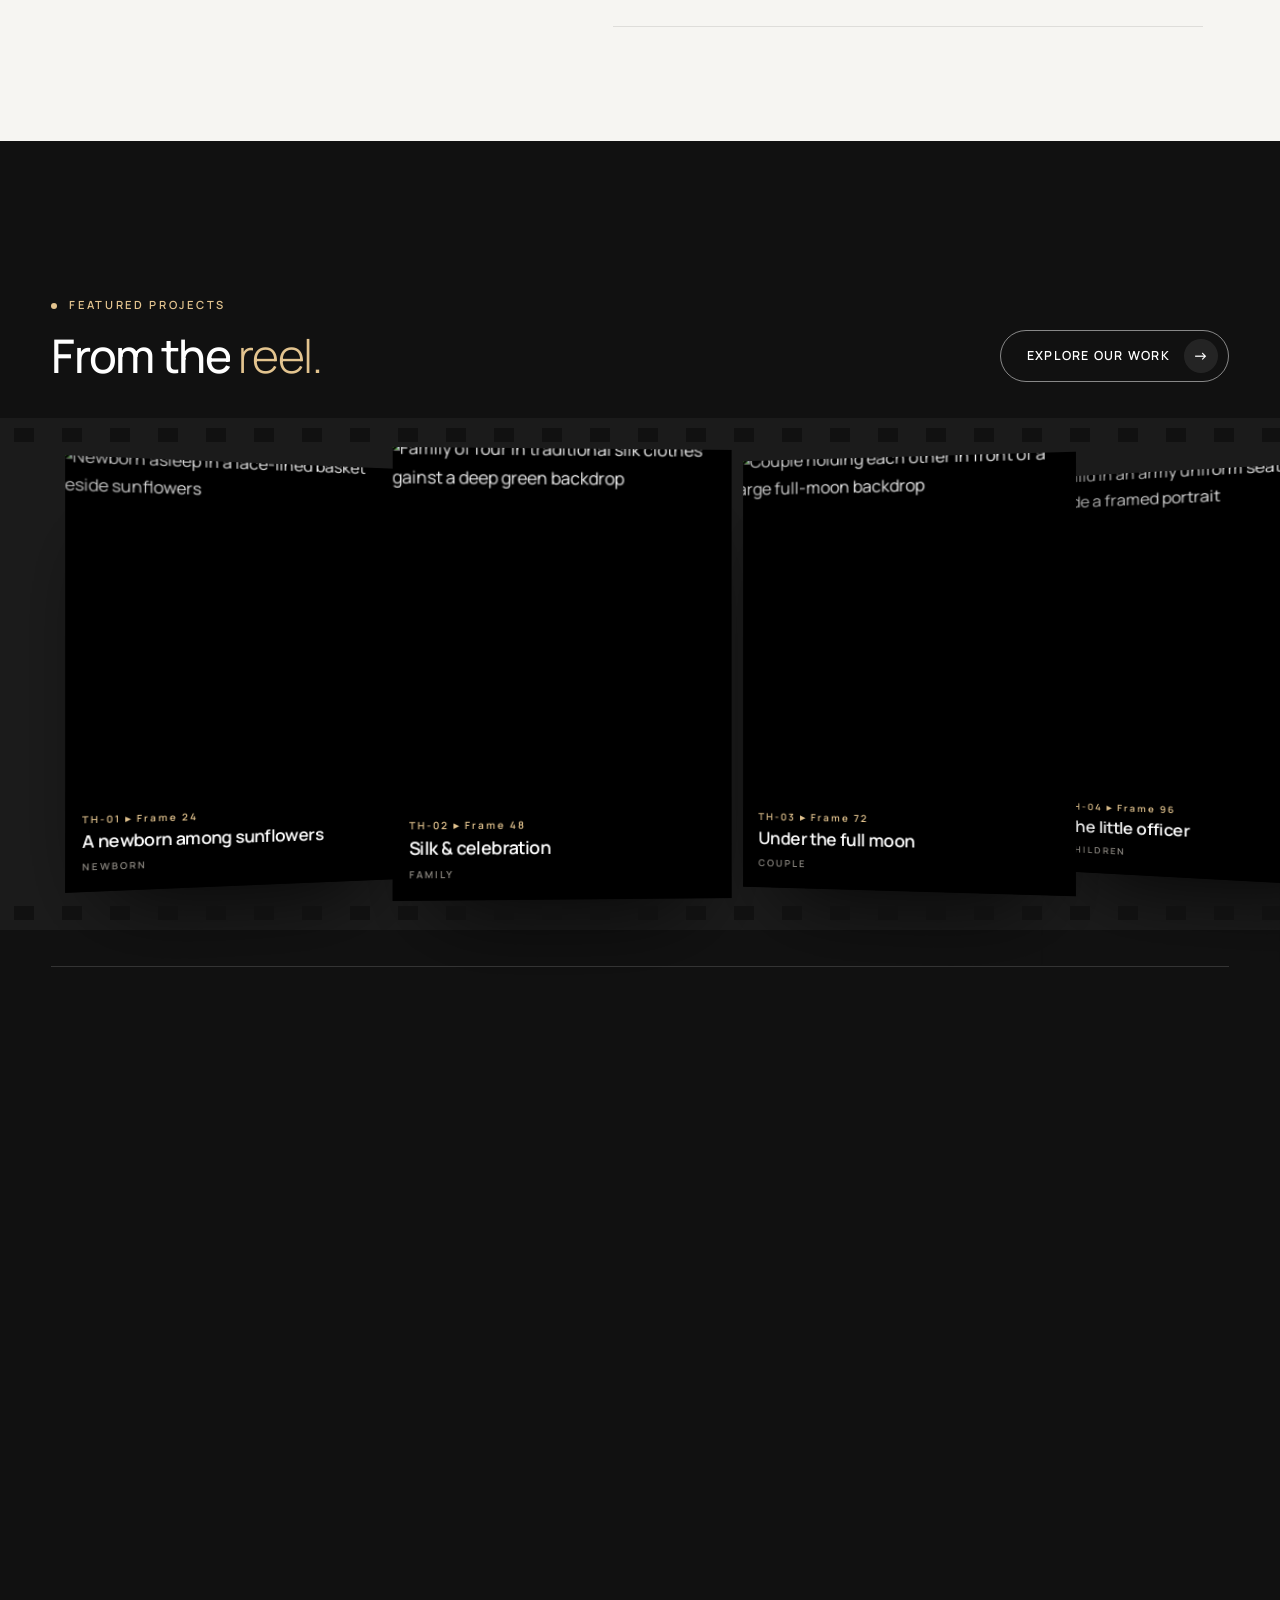
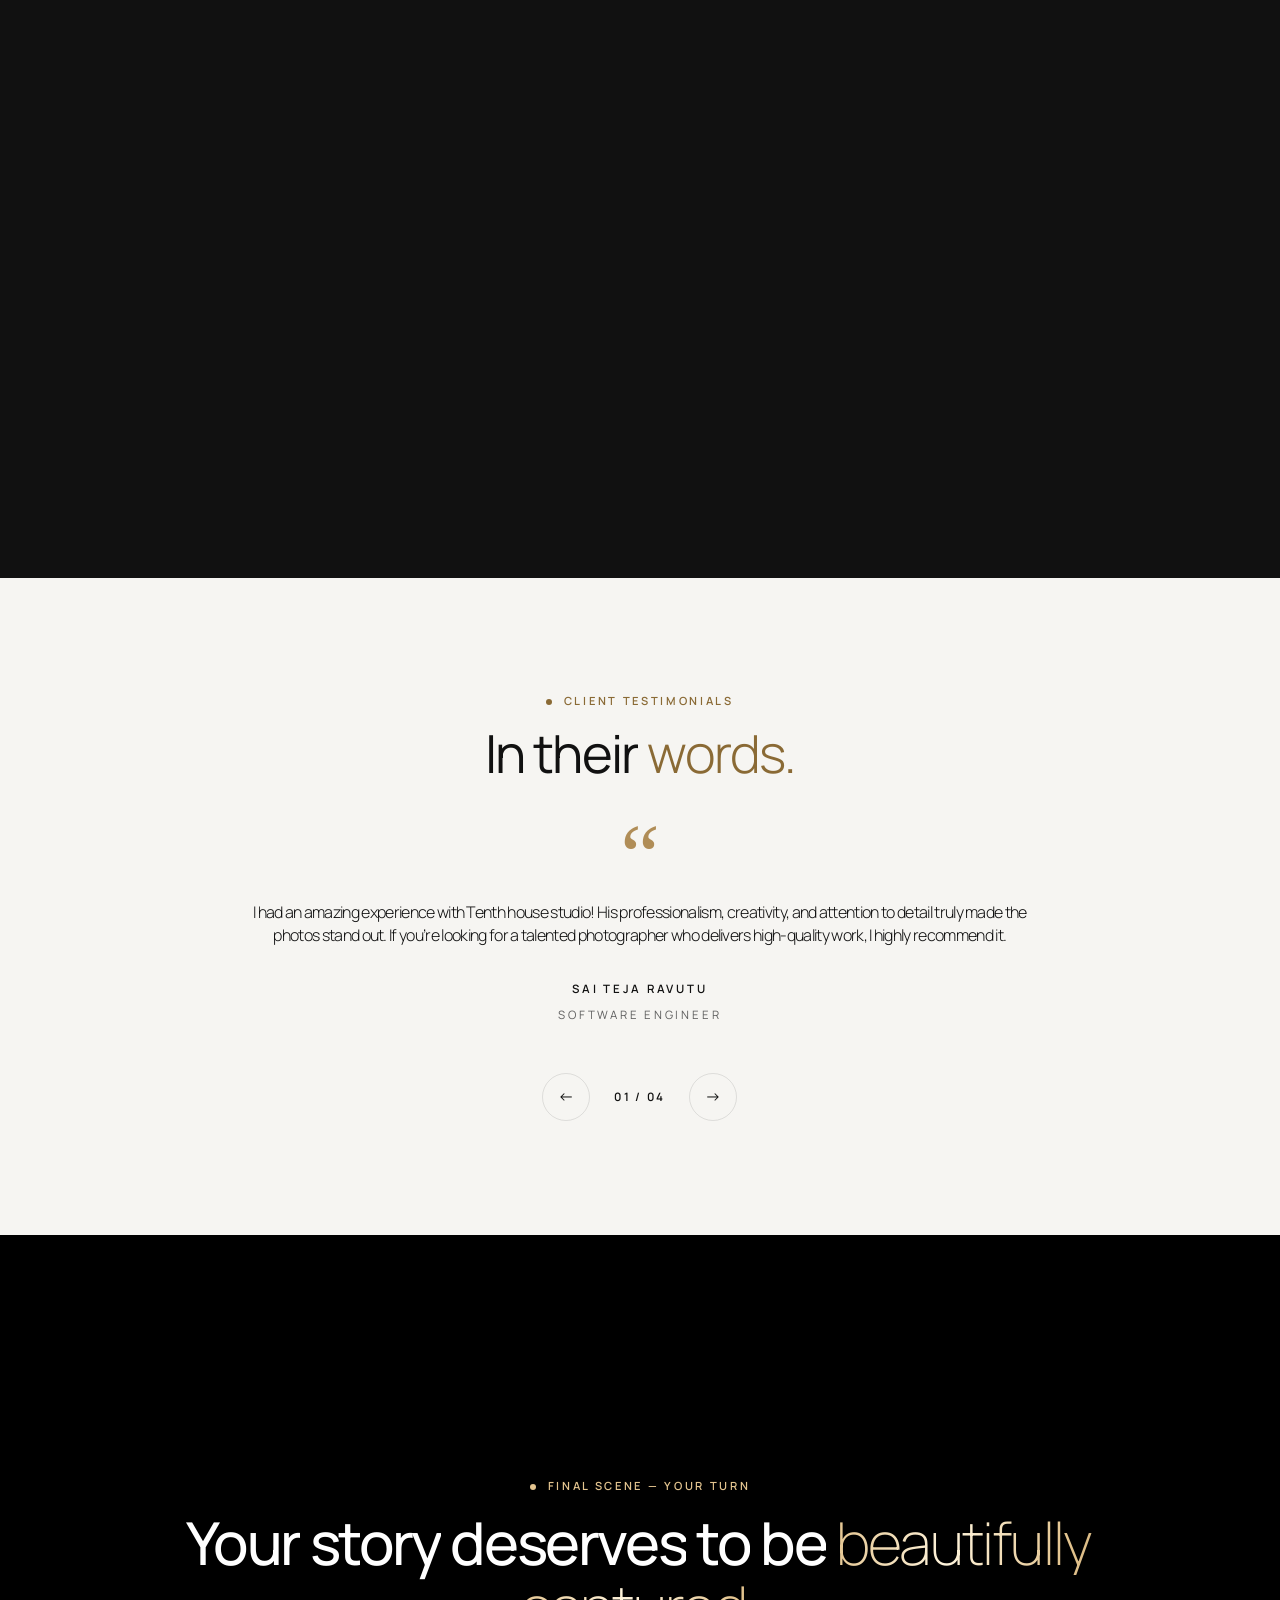
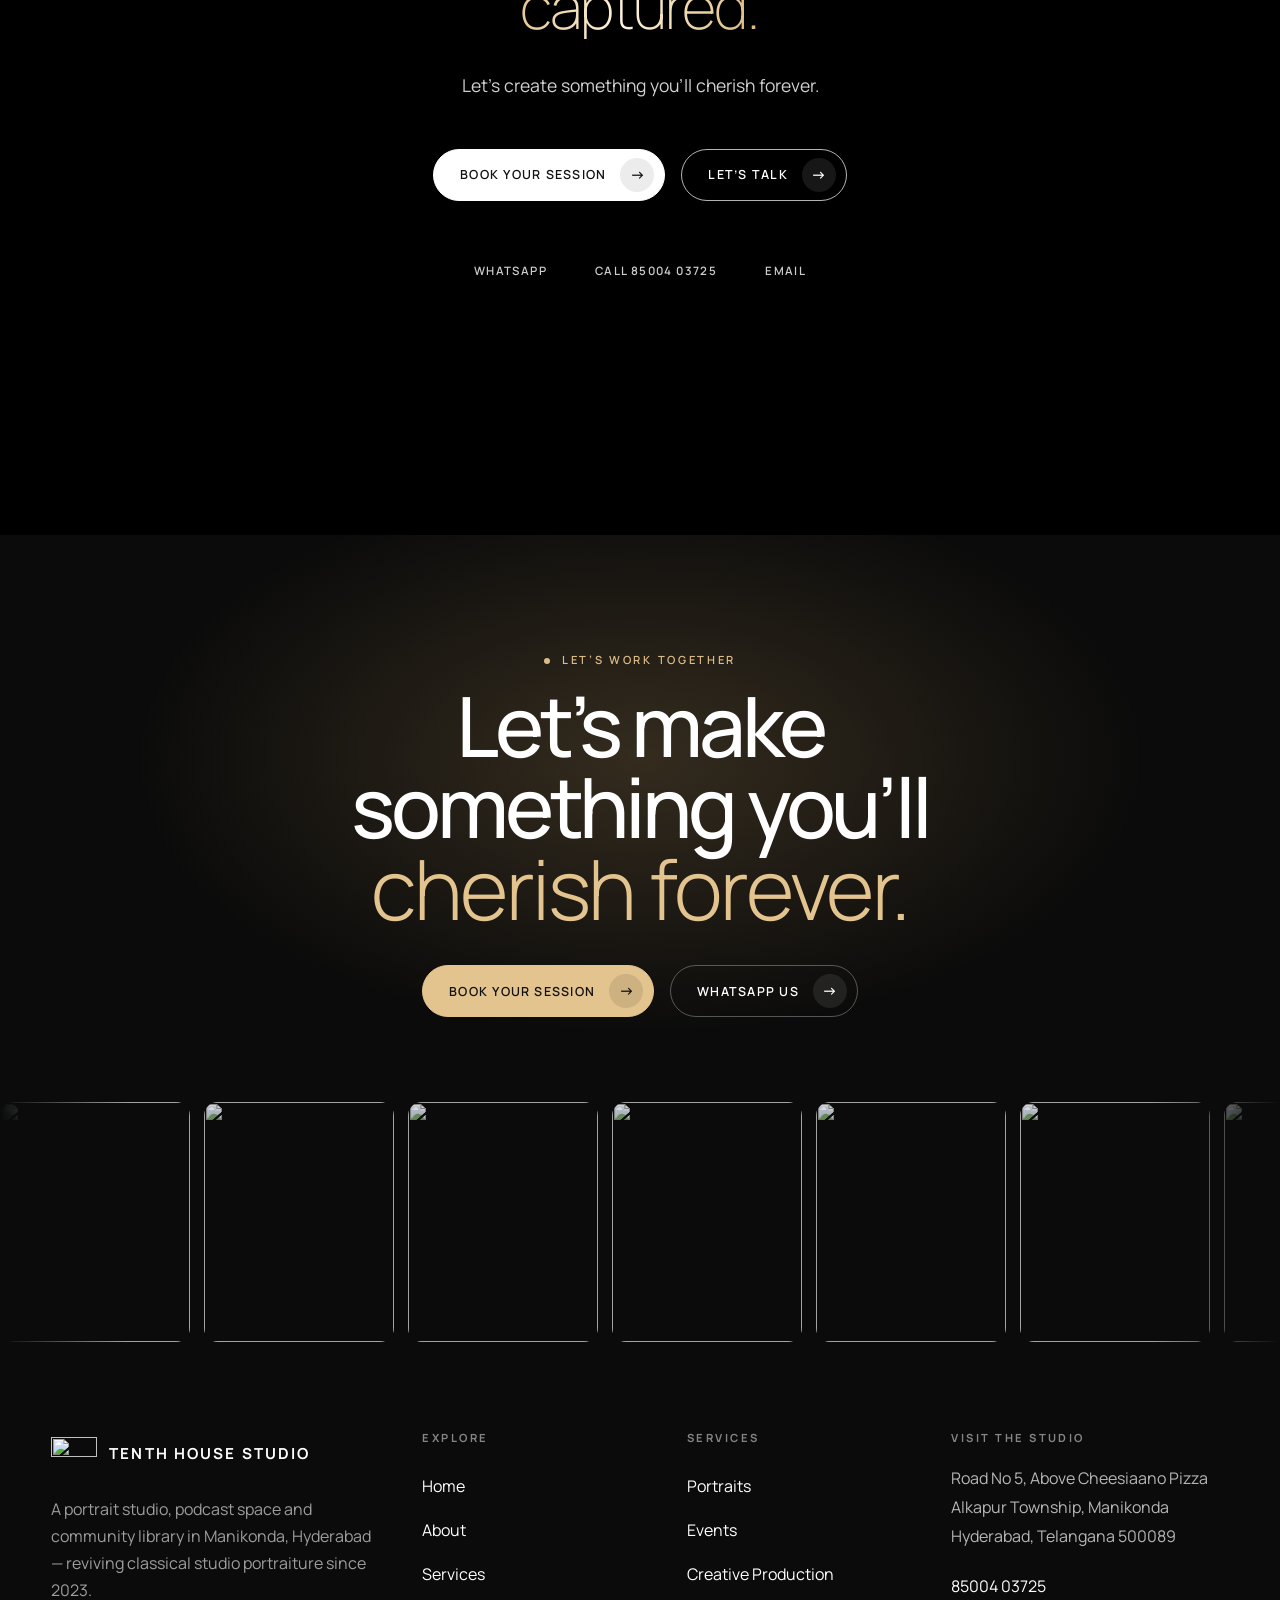
==== commit f57090f0: "Logo animation + share preview Logo animation + share preview" ====
--- a/tenthhouse 3D/index.html
+++ b/tenthhouse 3D/index.html
@@ -34,6 +34,16 @@
 <div class="loader" aria-hidden="true">
   <div class="loader__half loader__half--t"></div><div class="loader__half loader__half--b"></div>
   <div class="loader__card">
+    <div class="loader__logo">
+      <svg class="loader__ring" viewBox="0 0 200 200" aria-hidden="true">
+        <circle class="lr-track" cx="100" cy="100" r="92"/>
+        <circle class="lr-draw" cx="100" cy="100" r="92" pathLength="100"/>
+        <circle class="lr-ticks" cx="100" cy="100" r="84" pathLength="120"/>
+      </svg>
+      <span class="loader__glow"></span>
+      <img src="https://tenthhousestudio.com/wp-content/uploads/2024/06/FINAL-logo.cam_.png" alt="" width="1376" height="977" decoding="async" fetchpriority="high">
+      <span class="loader__shine"></span>
+    </div>
     <span class="mono">Manikonda · Hyderabad · Est. 2023</span>
     <div class="loader__title">Tenth House Studio</div>
     <div class="loader__sub">presents</div>
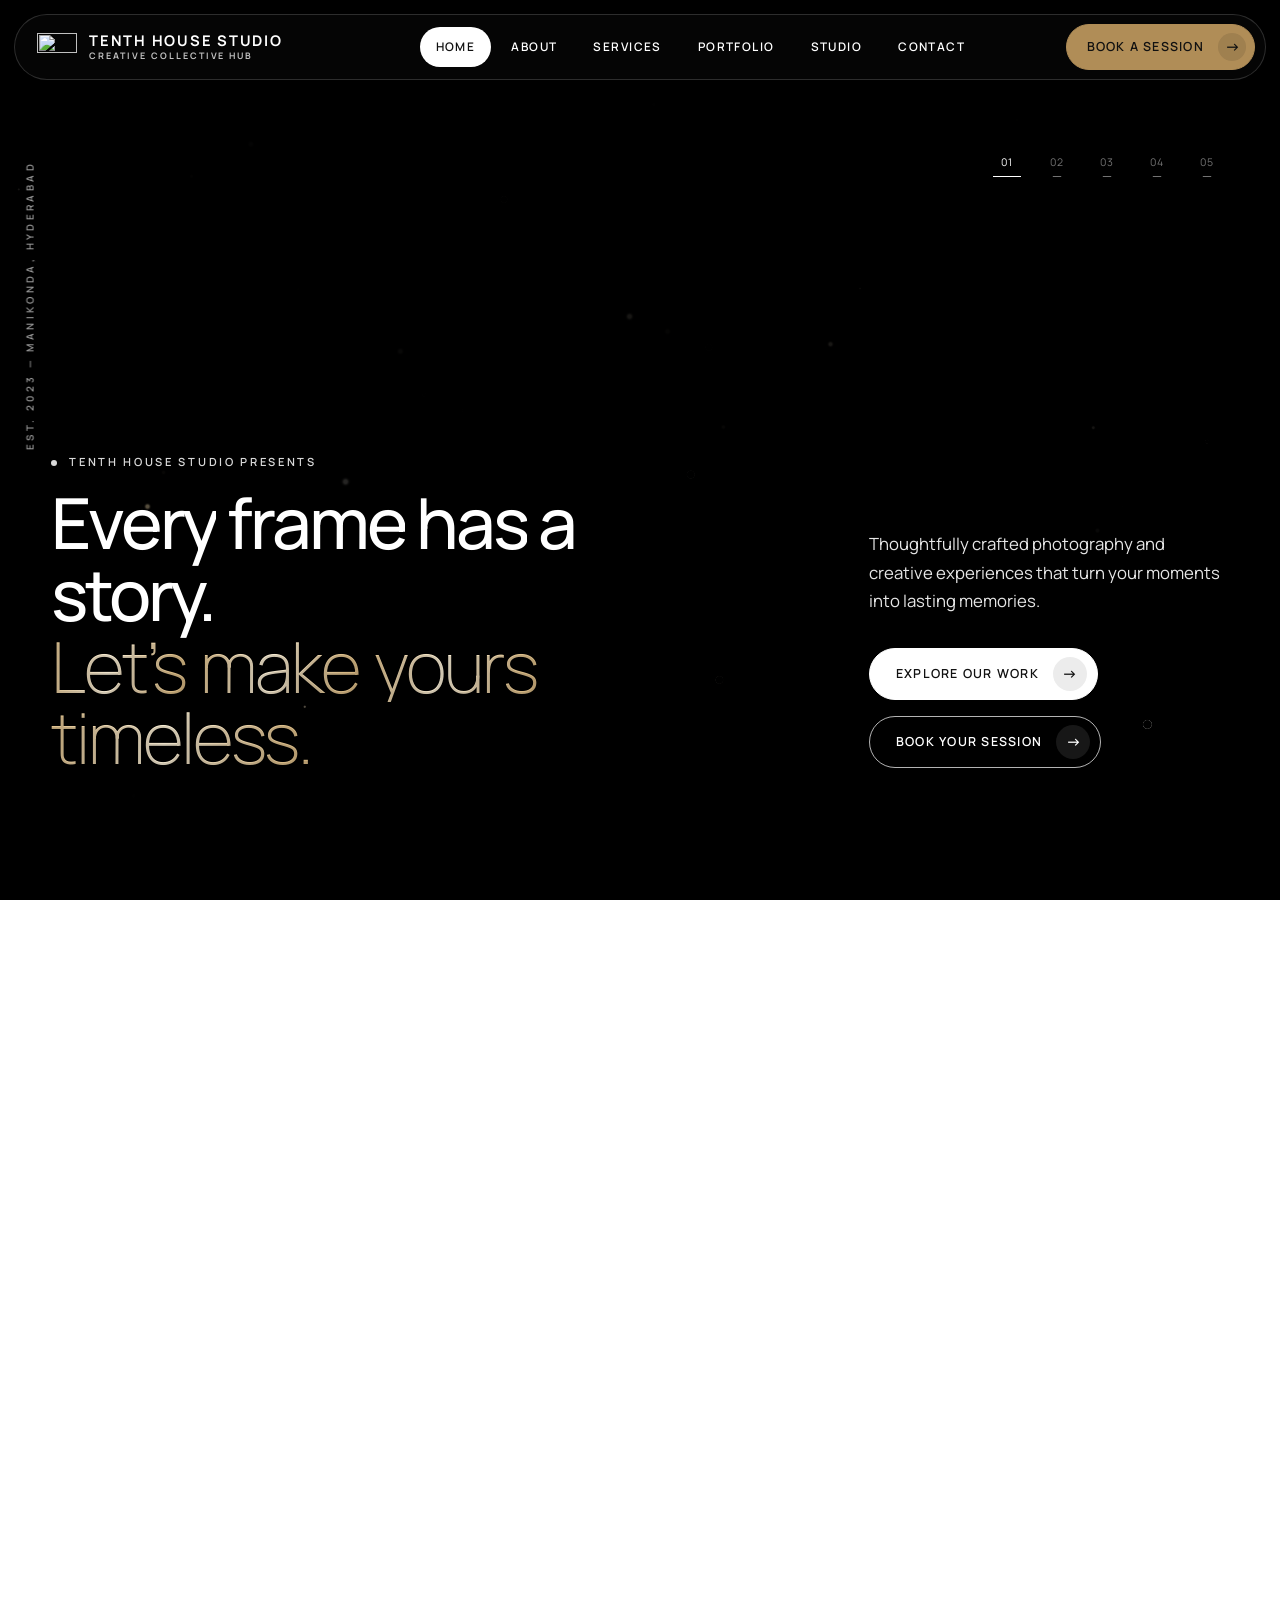
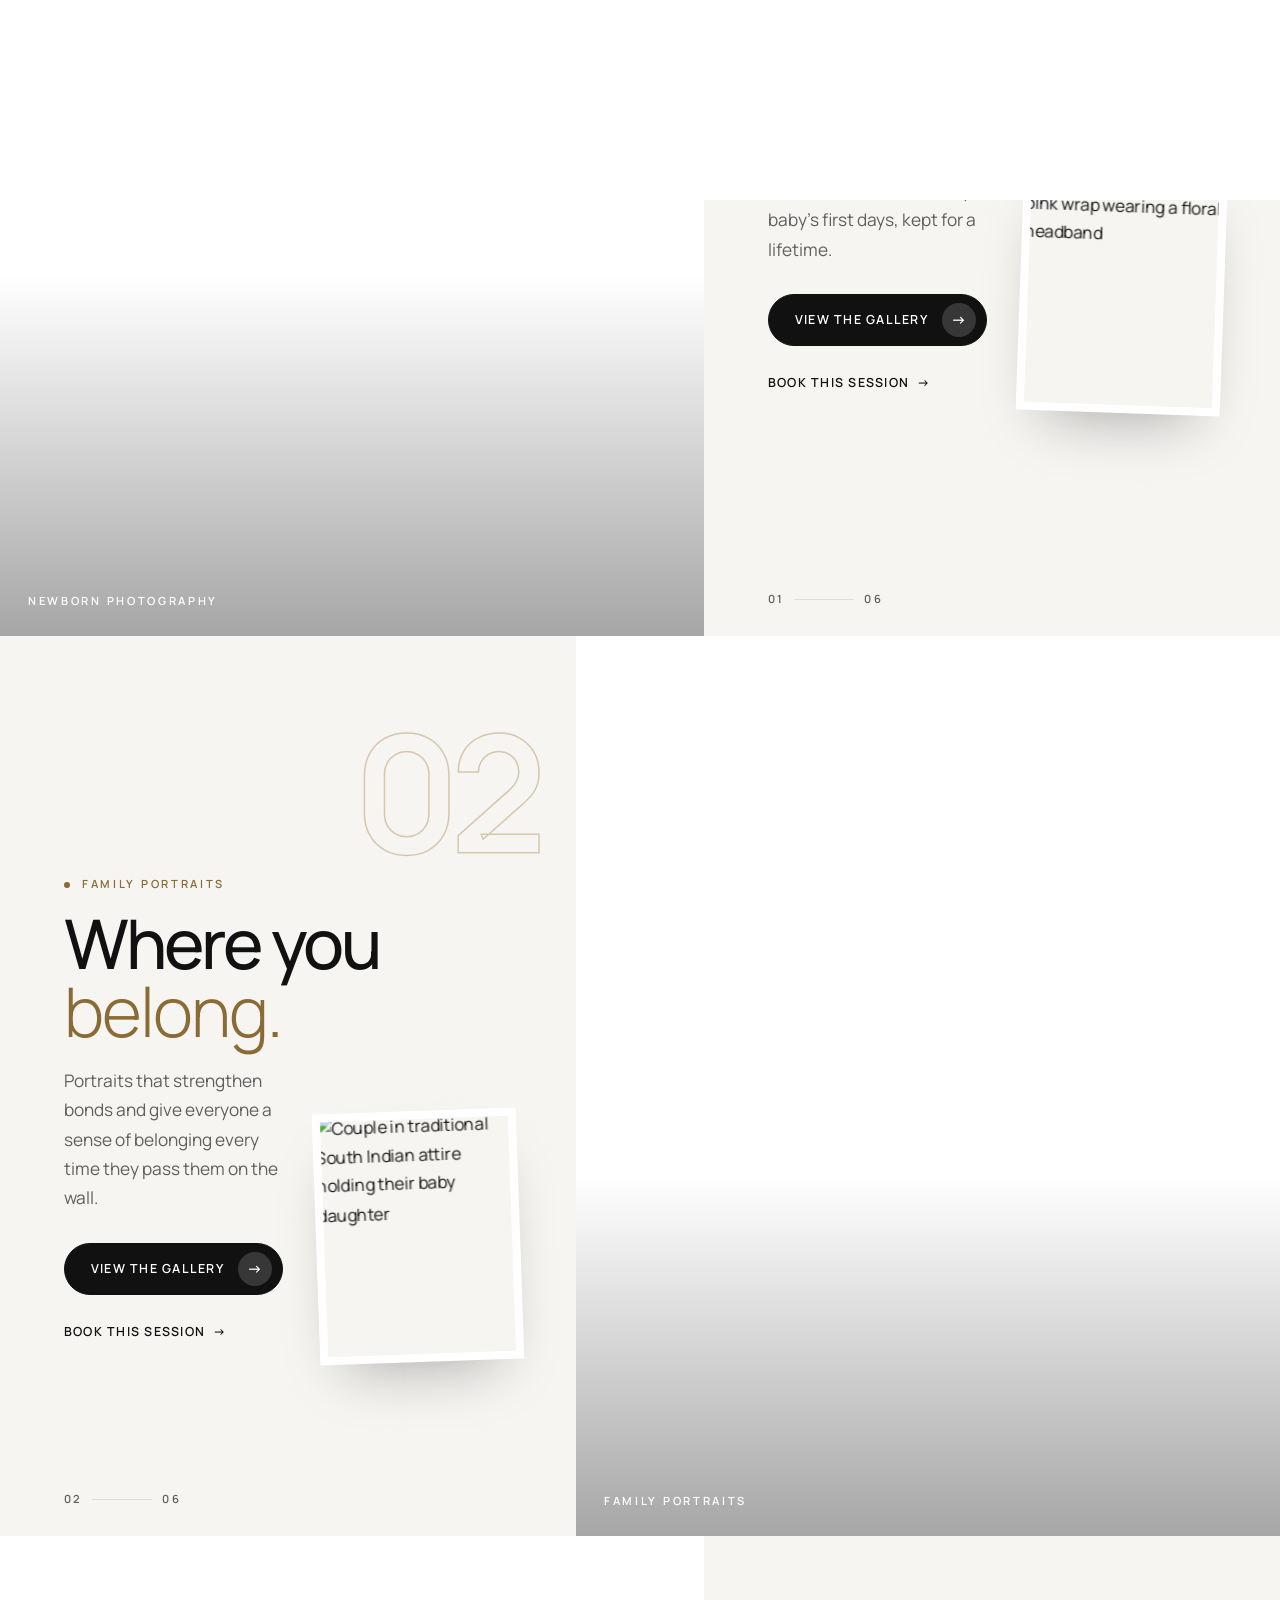
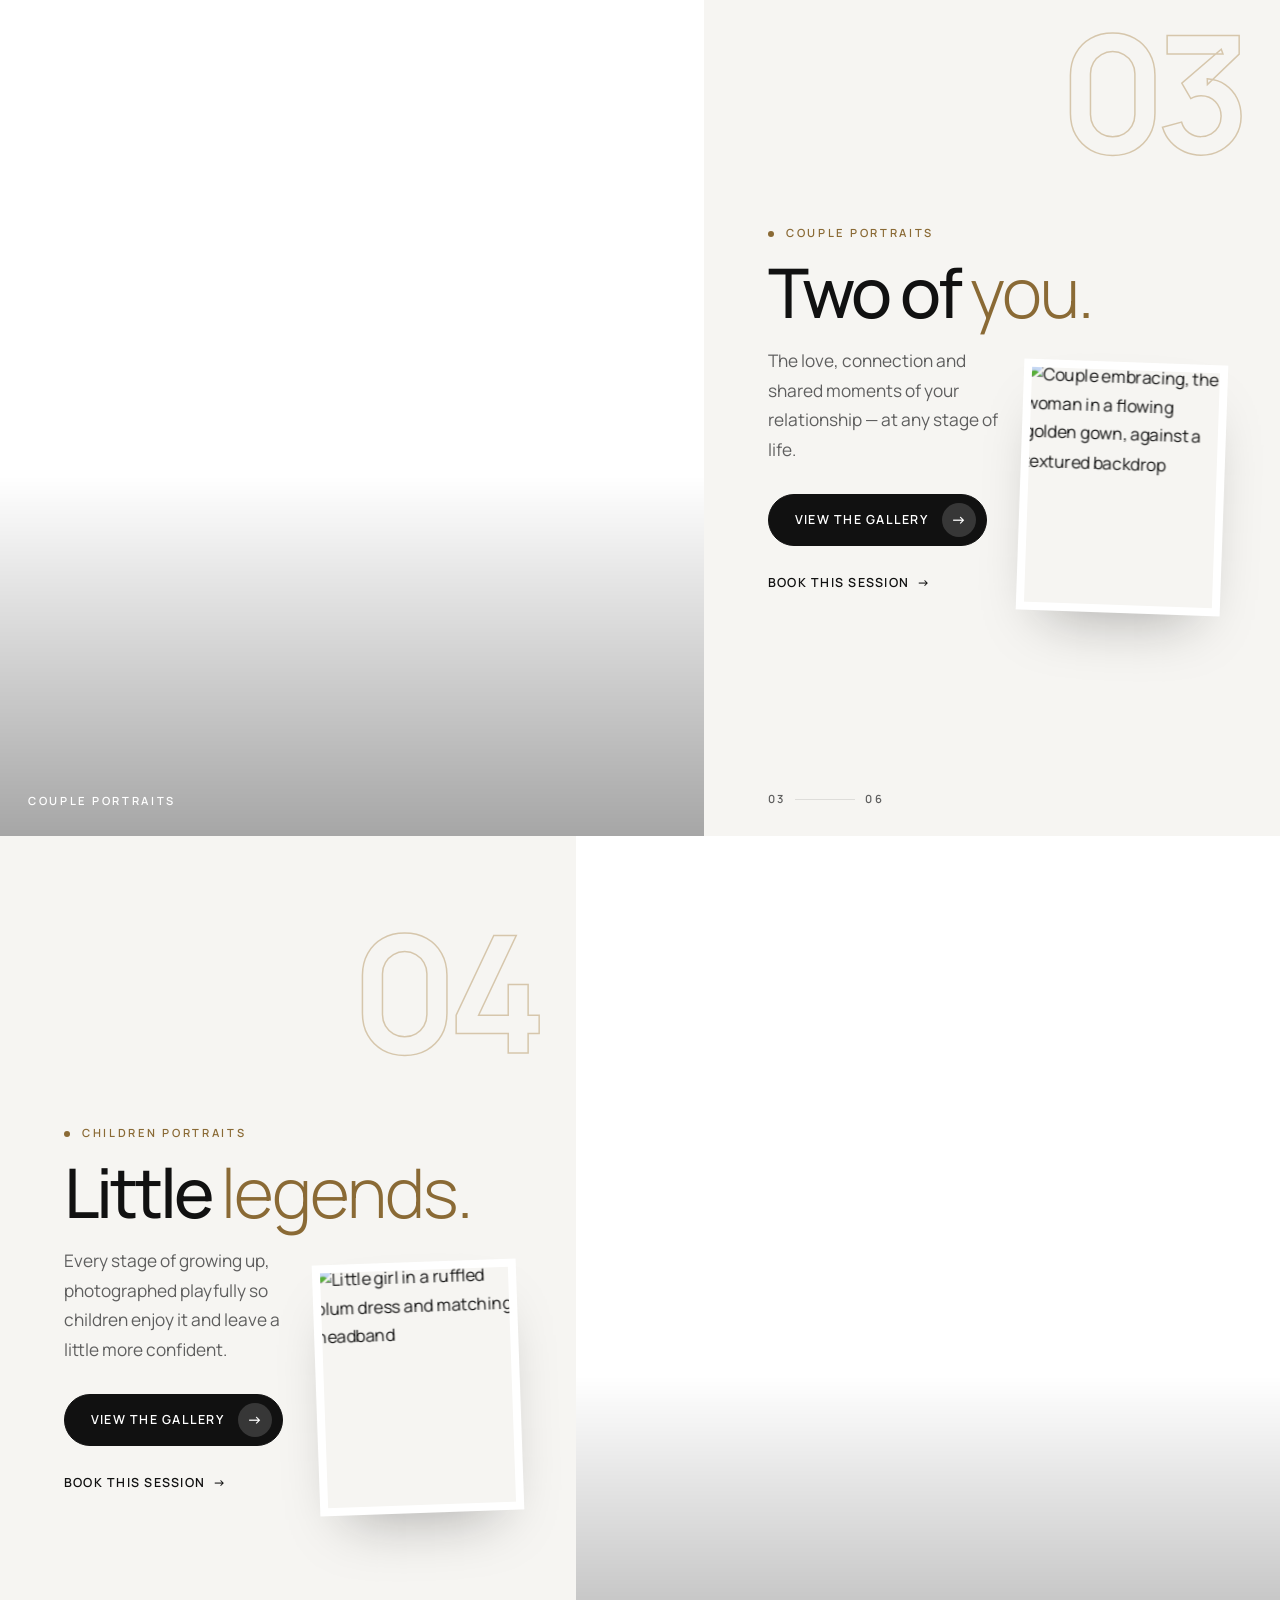
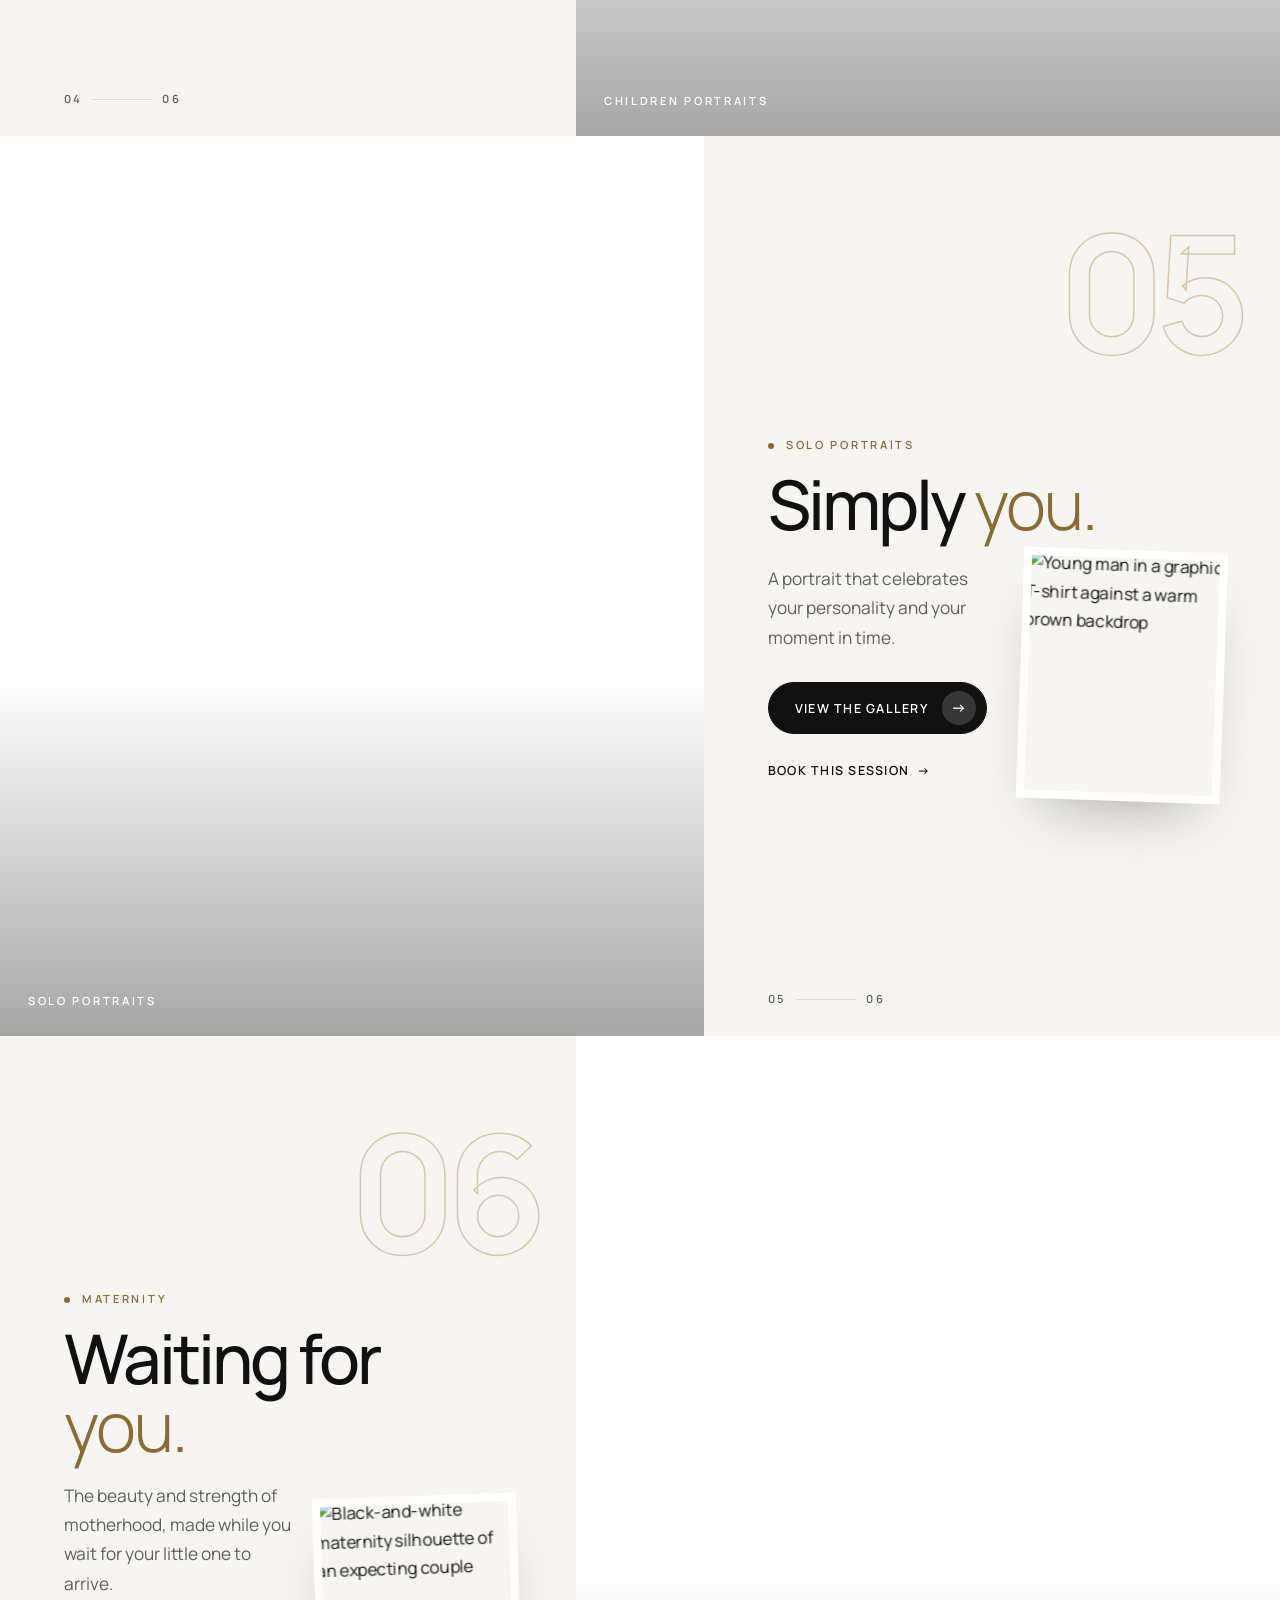
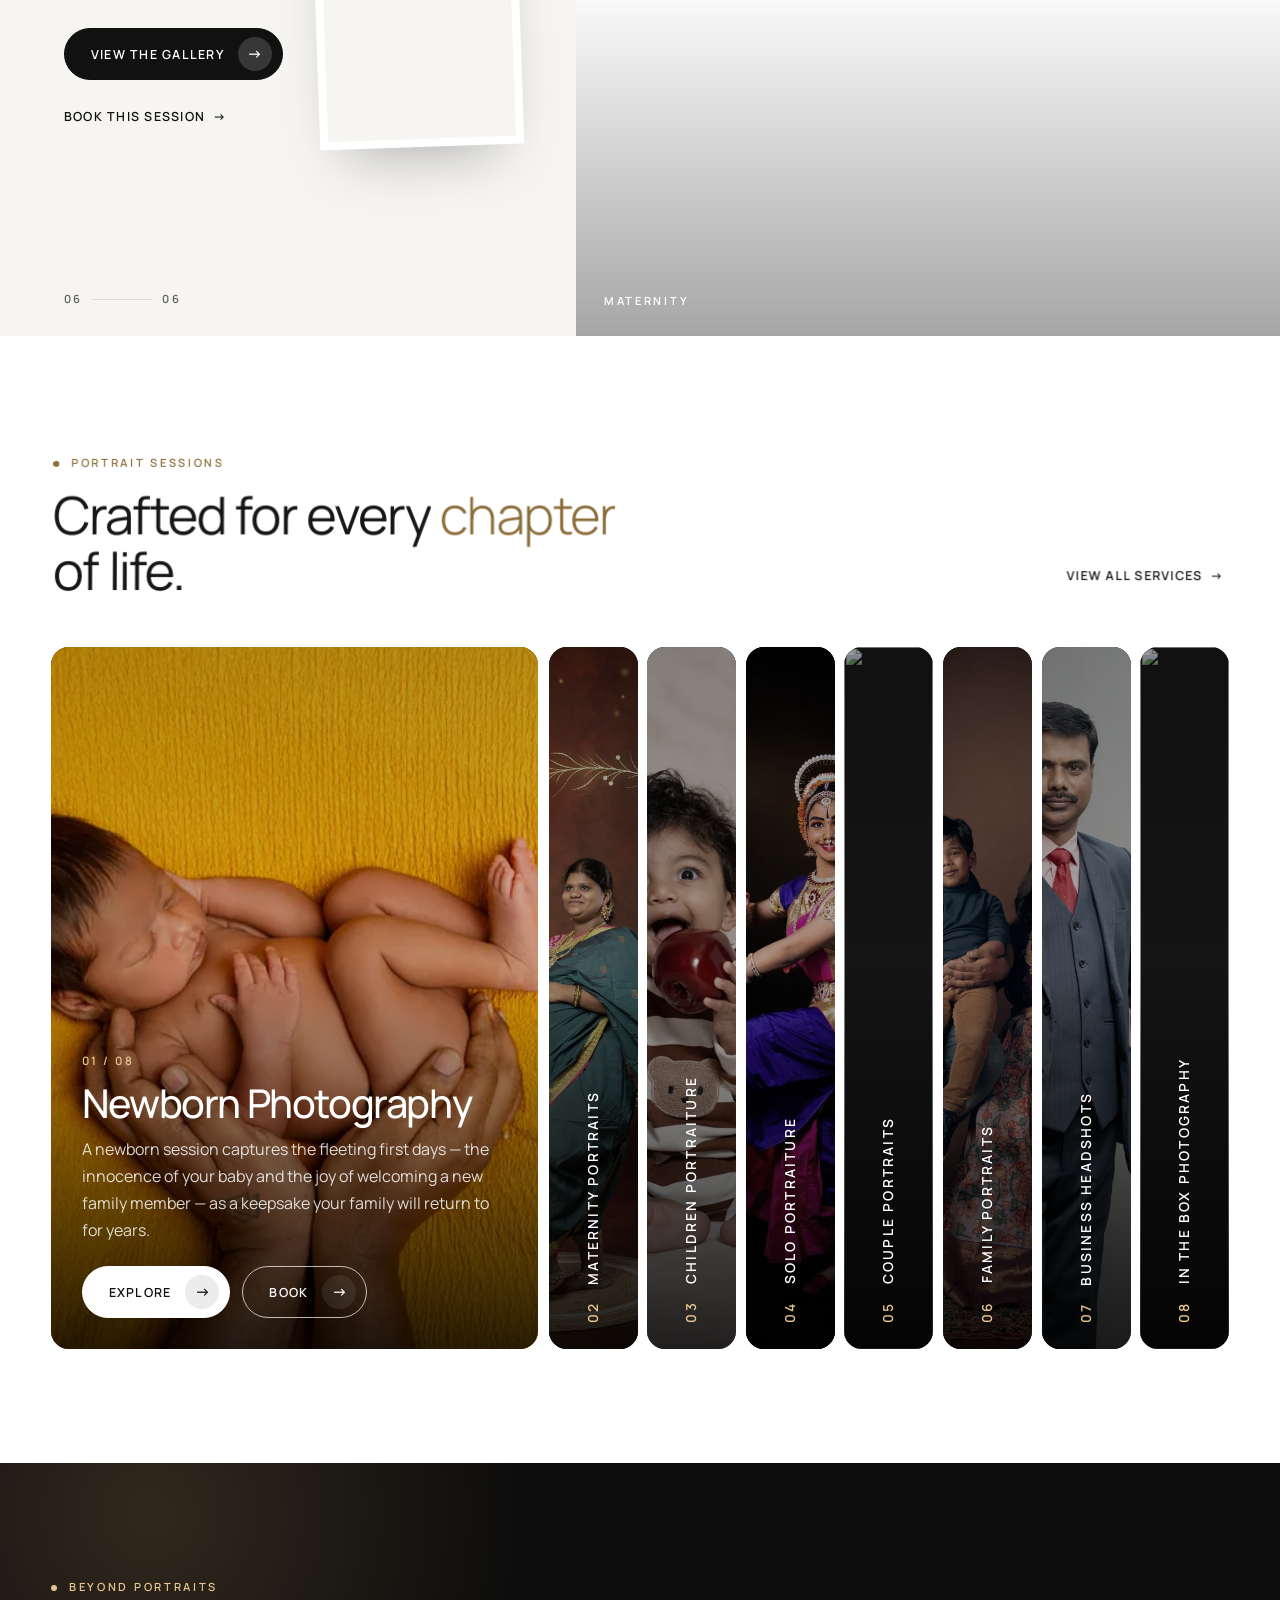
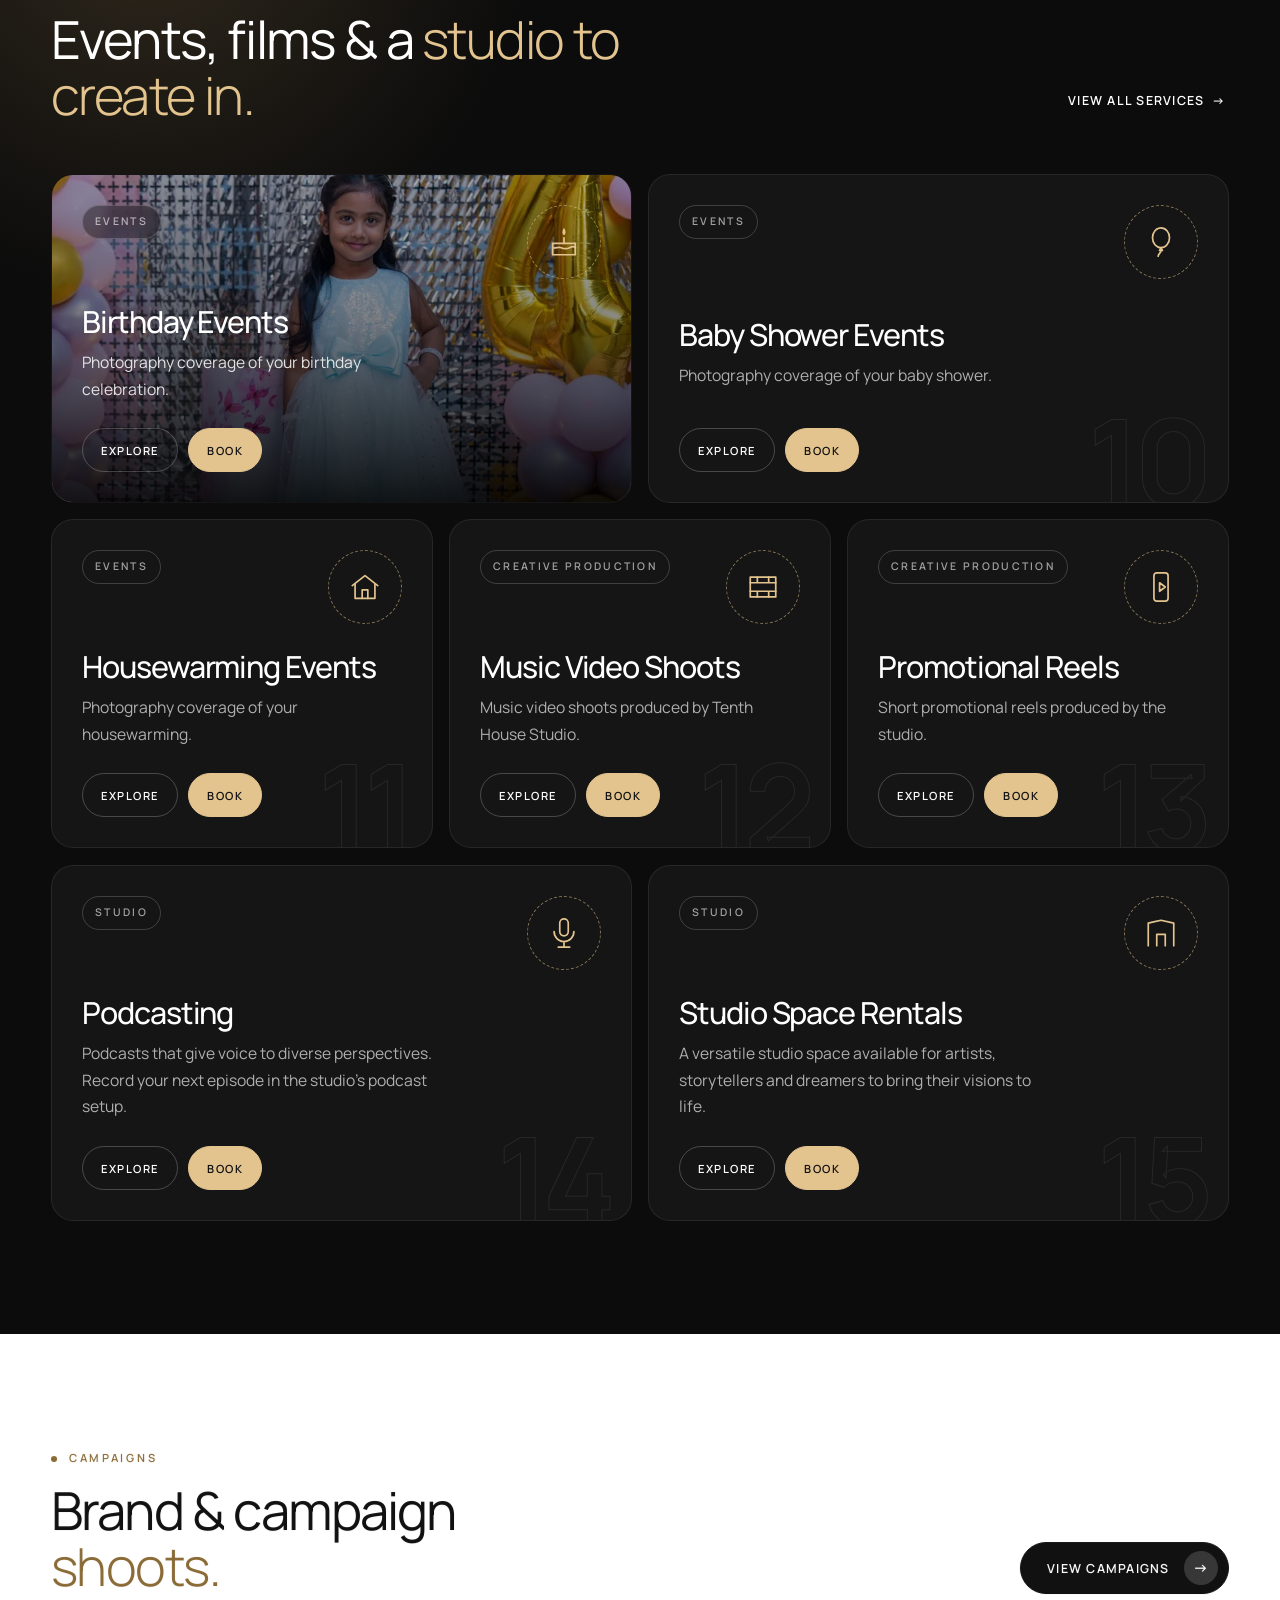
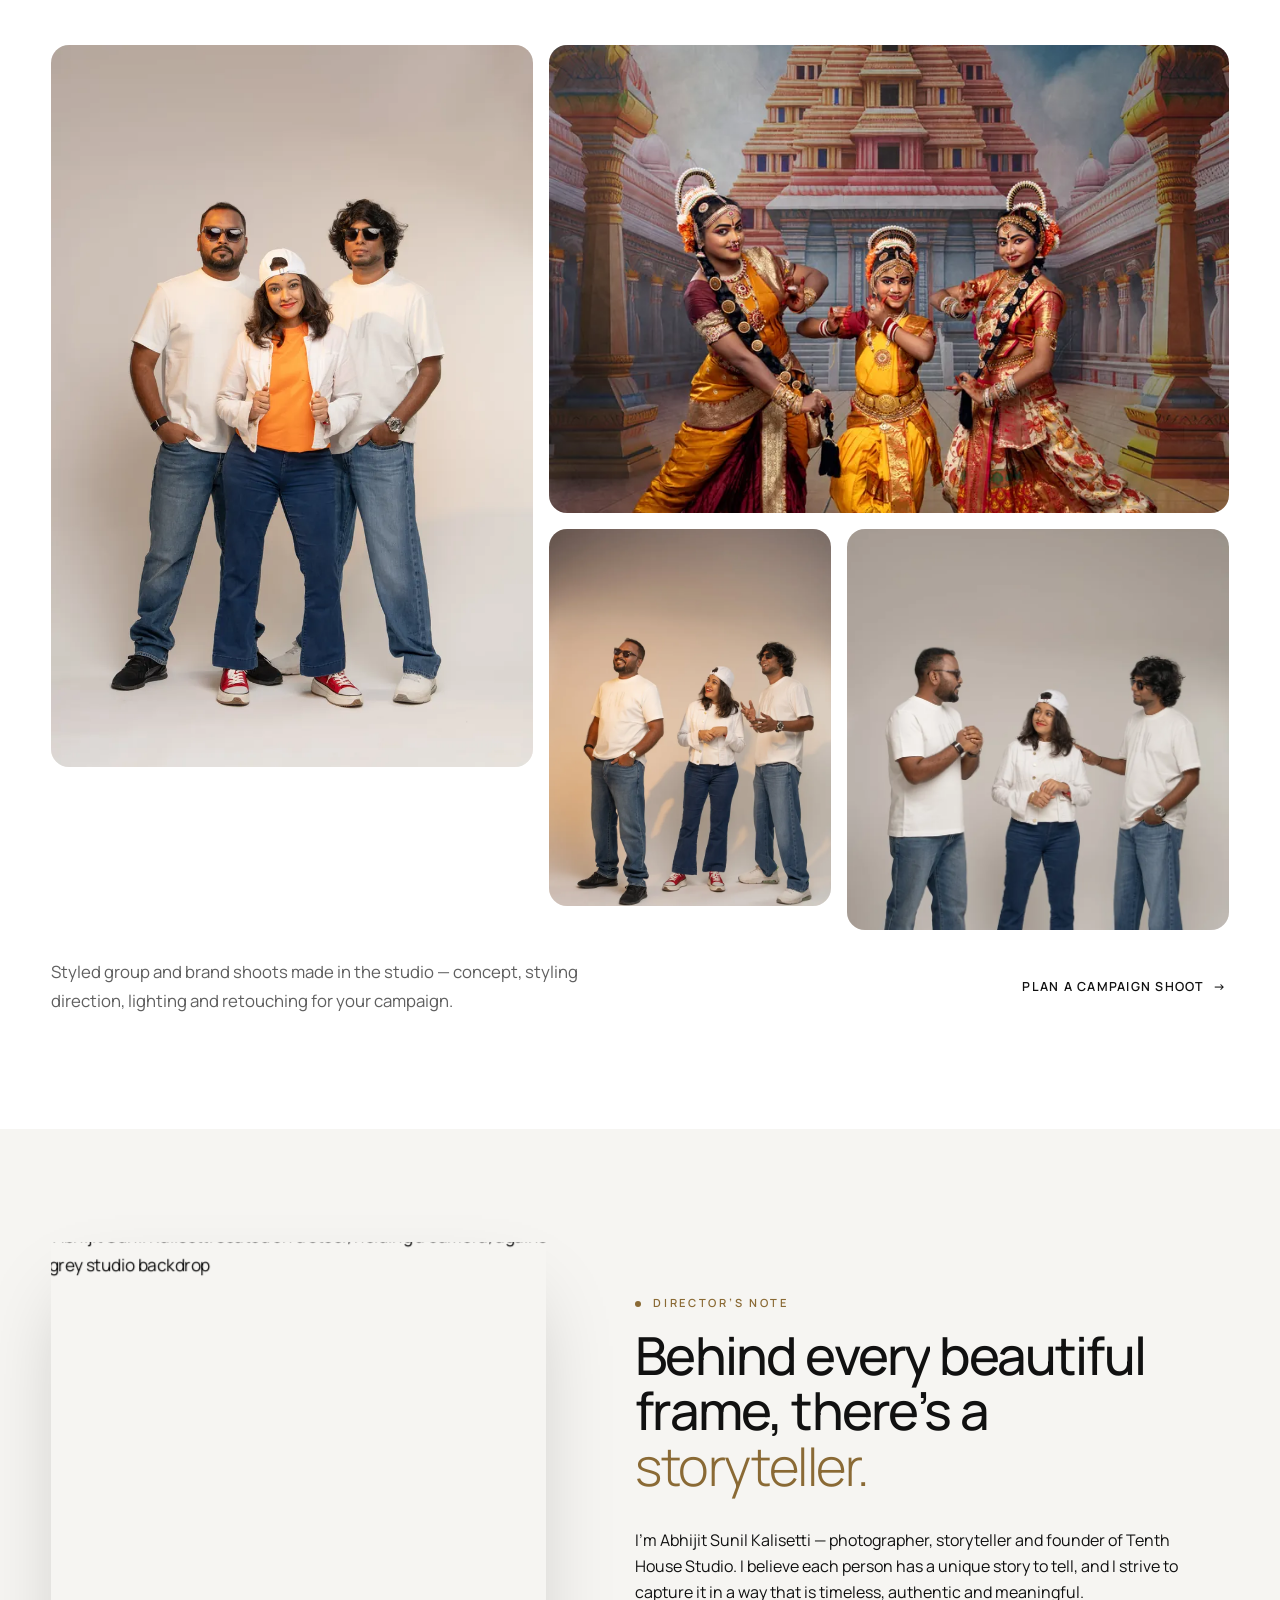
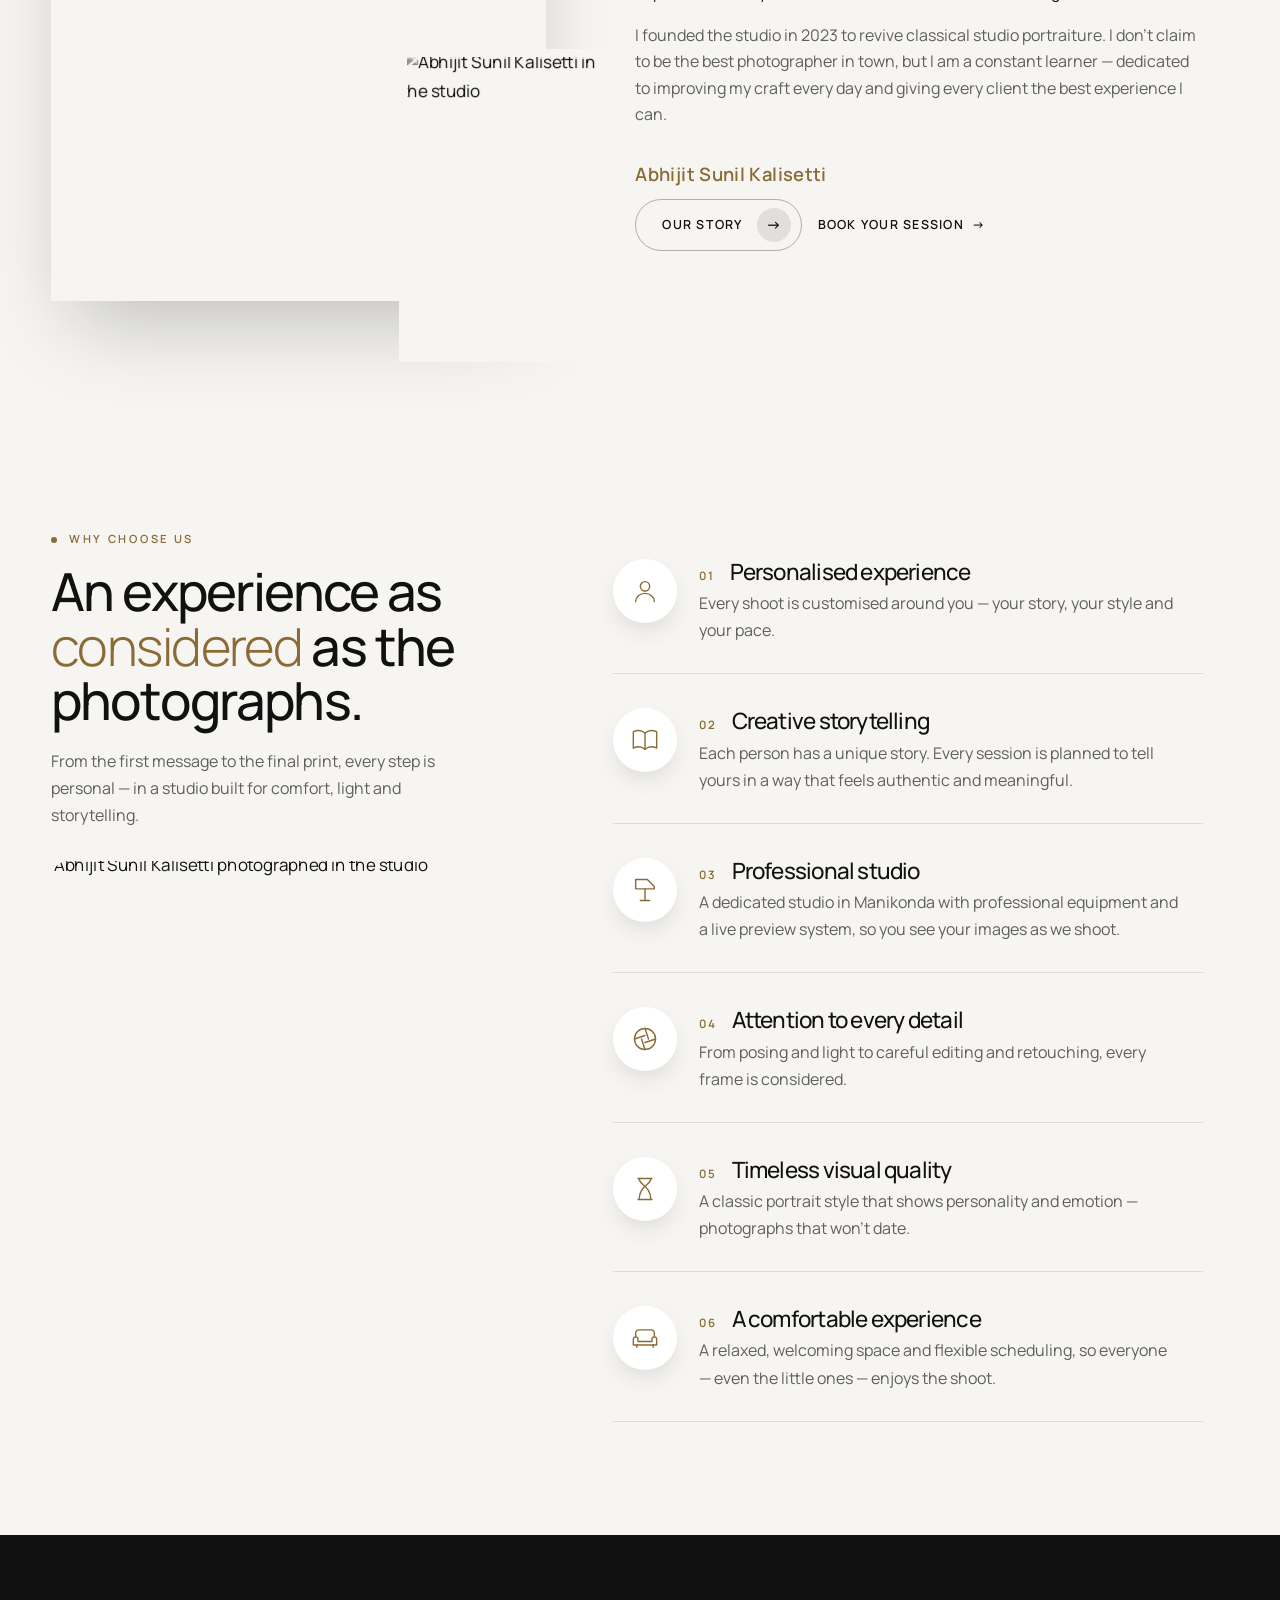
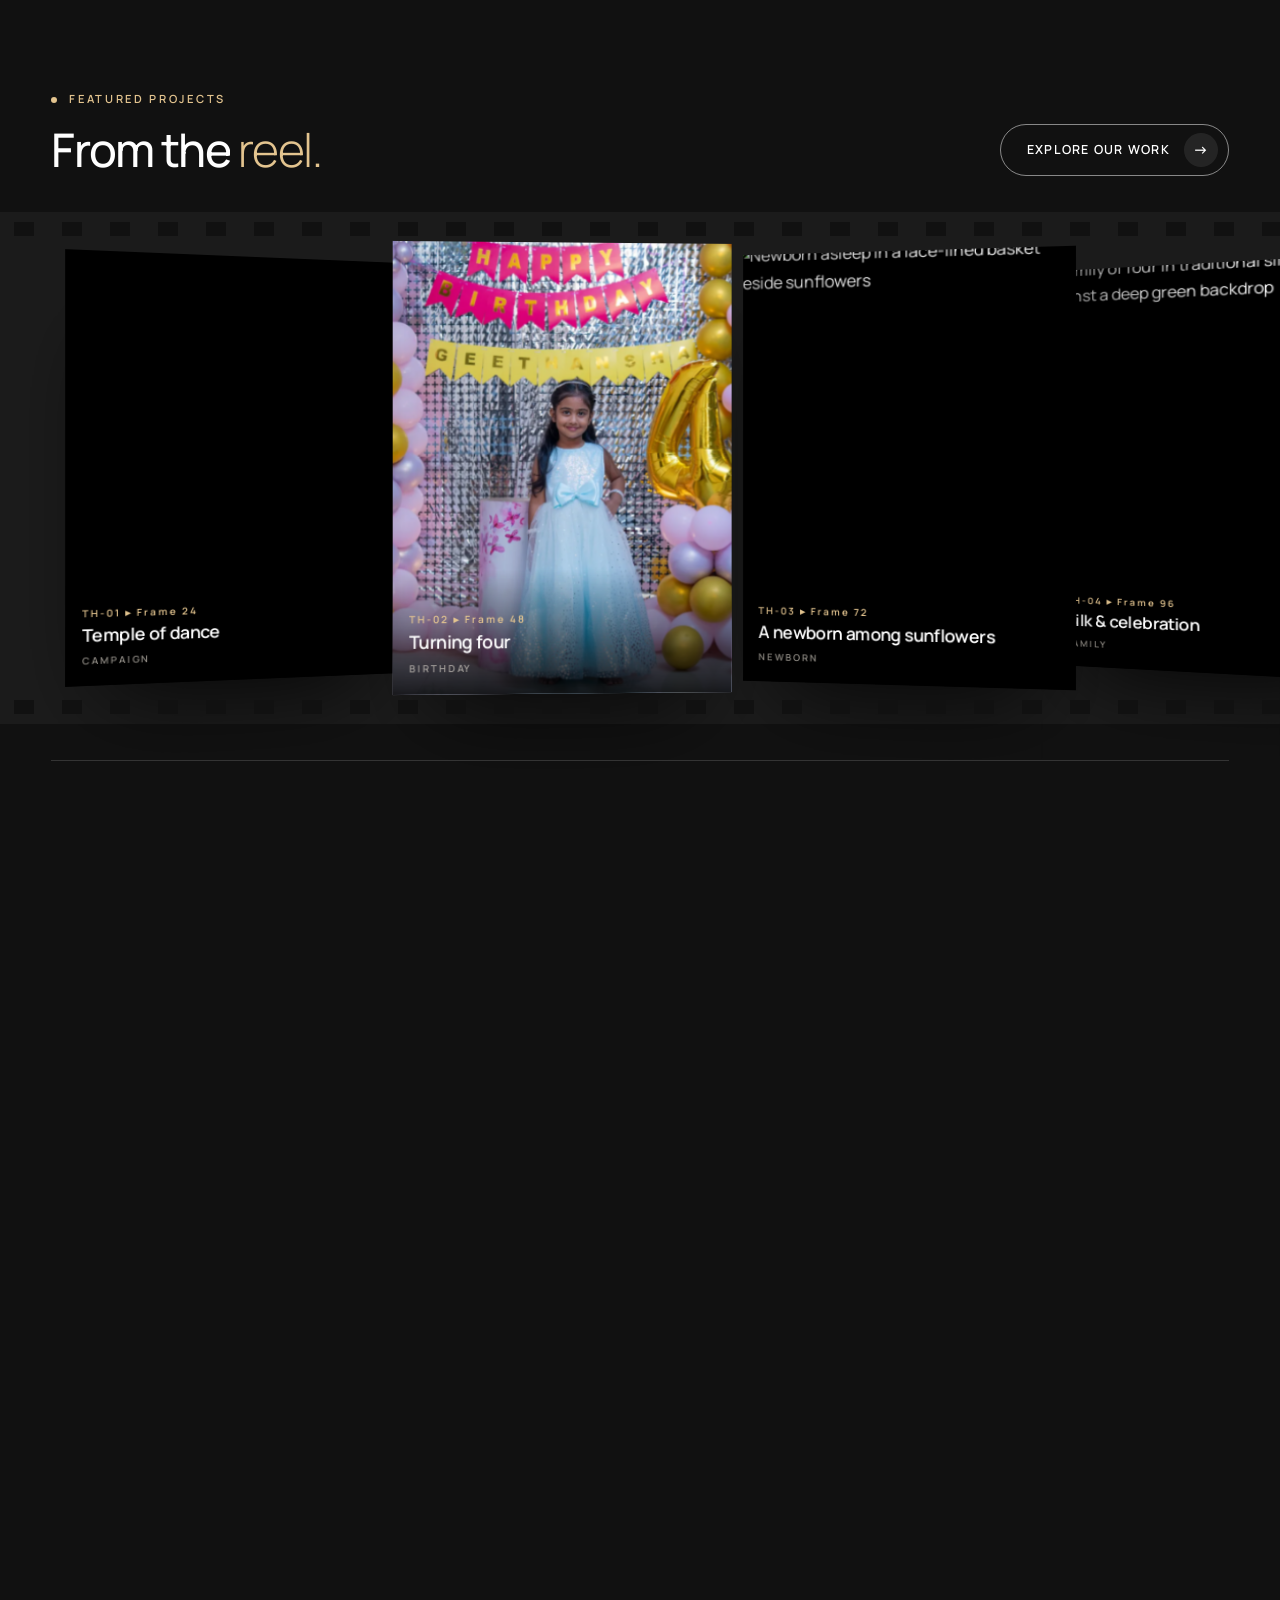
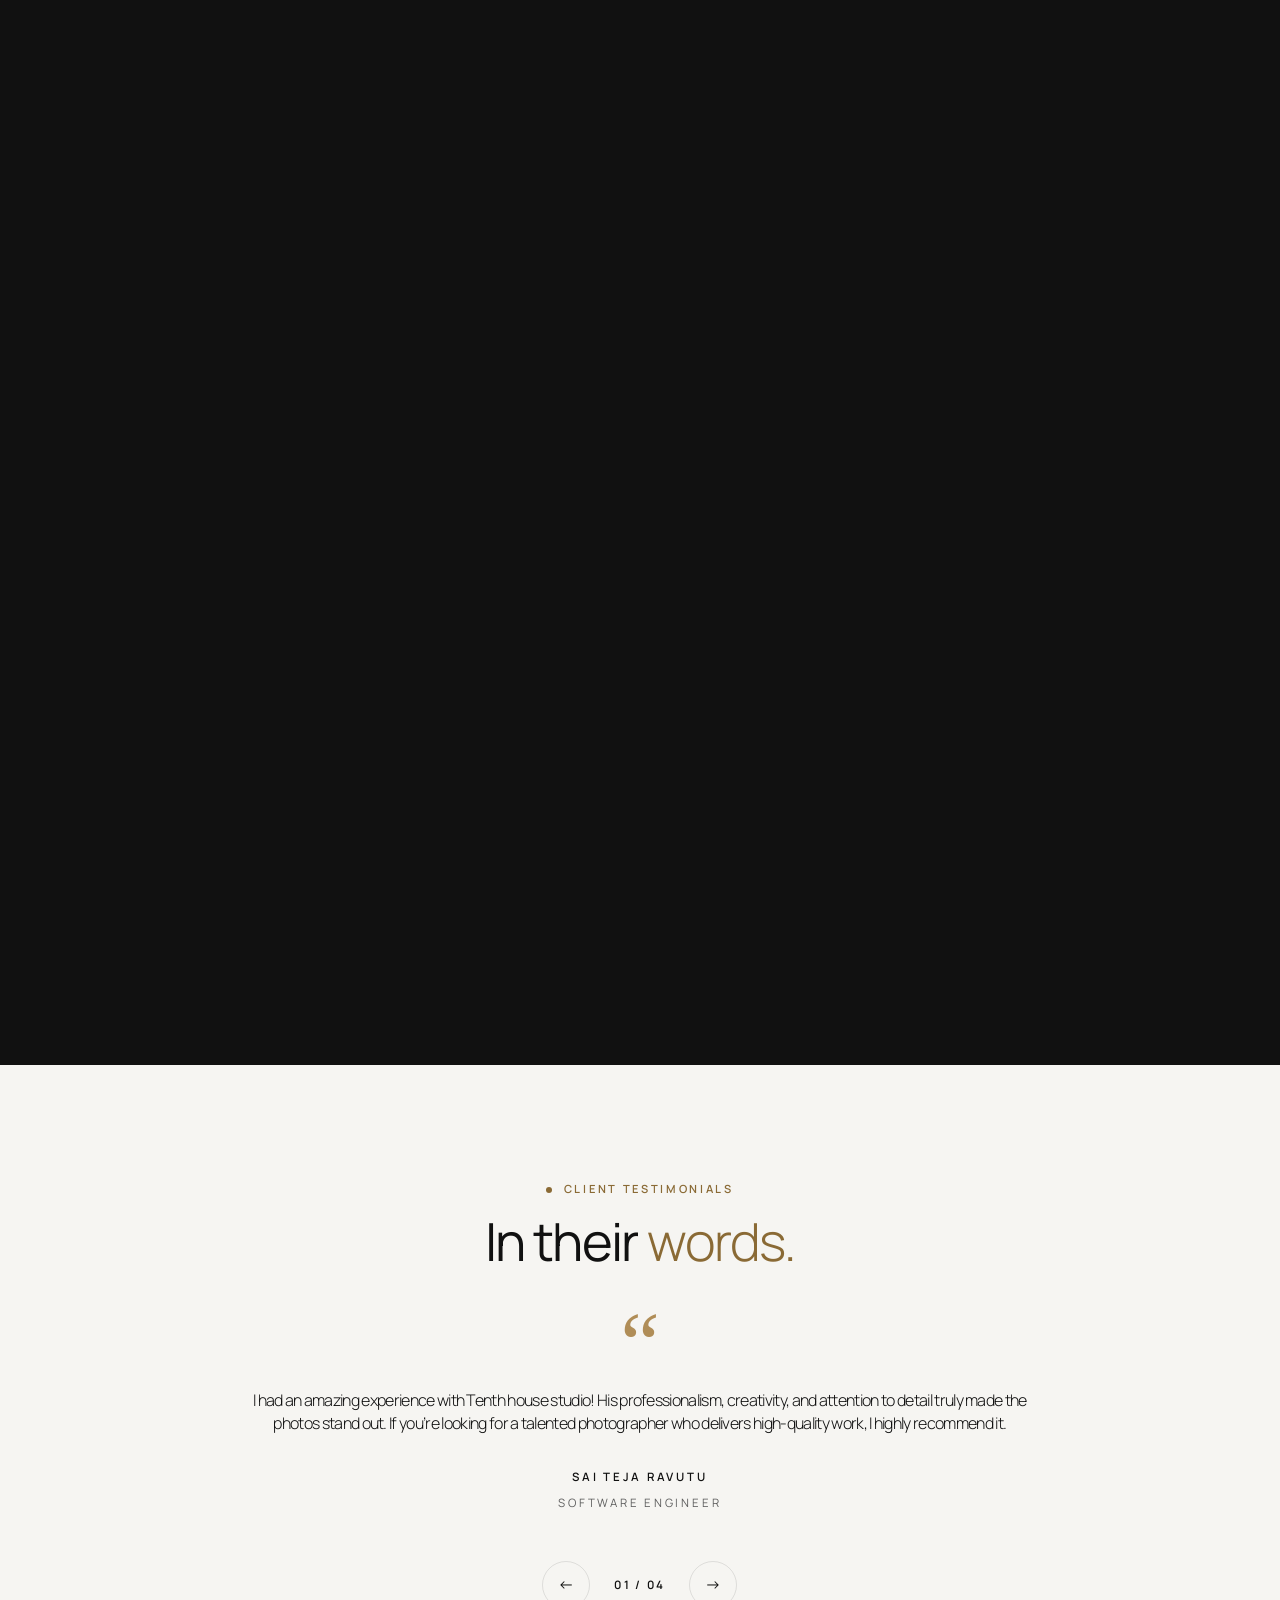
==== commit 778800e4: "Update website (tenthhouse 2) + 3D Update website (tenthhouse 2) + 3D" ====
--- a/tenthhouse 3D/index.html
+++ b/tenthhouse 3D/index.html
@@ -202,7 +202,7 @@
       <a class="link-arrow" href="services.html">View all services</a>
     </div>
     <div class="xpanels reveal-x" data-xpanels><article class="xp is-active" tabindex="0" aria-labelledby="xp0">
-  <img src="https://tenthhousestudio.com/wp-content/uploads/2024/06/THS01359_24-768x1152.jpg" srcset="https://tenthhousestudio.com/wp-content/uploads/2024/06/THS01359_24-683x1024.jpg 683w, https://tenthhousestudio.com/wp-content/uploads/2024/06/THS01359_24-768x1152.jpg 768w, https://tenthhousestudio.com/wp-content/uploads/2024/06/THS01359_24-1024x1536.jpg 1024w, https://tenthhousestudio.com/wp-content/uploads/2024/06/THS01359_24-1365x2048.jpg 1365w" sizes="(max-width: 900px) 78vw, 50vw" width="1365" height="2048" alt="" decoding="async" loading="lazy">
+  <picture><source type="image/webp" srcset="assets/photos/new/nbx7-800x533.webp 800w, assets/photos/new/nbx7-1400x933.webp 1400w, assets/photos/new/nbx7-2000x1333.webp 2000w" sizes="(max-width: 900px) 78vw, 50vw"><img src="assets/photos/new/nbx7-1400x933.jpg" srcset="assets/photos/new/nbx7-800x533.jpg 800w, assets/photos/new/nbx7-1400x933.jpg 1400w, assets/photos/new/nbx7-2000x1333.jpg 2000w" sizes="(max-width: 900px) 78vw, 50vw" width="2000" height="1333" alt="" decoding="async" loading="lazy"></picture>
   <span class="xp__label" aria-hidden="true"><b>01</b> Newborn Photography</span>
   <div class="xp__body">
     <span class="num">01 / 08</span>
@@ -211,7 +211,7 @@
     <div class="btn-row"><a class="btn btn--light" href="services.html#newborn">Explore</a><a class="btn btn--outline-light" href="contact.html?service=Newborn%20Photography">Book</a></div>
   </div>
 </article><article class="xp" tabindex="0" aria-labelledby="xp1">
-  <img src="https://tenthhousestudio.com/wp-content/uploads/2024/06/Image-6-768x1150.jpg" srcset="https://tenthhousestudio.com/wp-content/uploads/2024/06/Image-6-684x1024.jpg 684w, https://tenthhousestudio.com/wp-content/uploads/2024/06/Image-6-768x1150.jpg 768w, https://tenthhousestudio.com/wp-content/uploads/2024/06/Image-6-1026x1536.jpg 1026w, https://tenthhousestudio.com/wp-content/uploads/2024/06/Image-6-1368x2048.jpg 1368w" sizes="(max-width: 900px) 78vw, 50vw" width="1368" height="2048" alt="" decoding="async" loading="lazy">
+  <picture><source type="image/webp" srcset="assets/photos/new/mat17-800x1164.webp 800w, assets/photos/new/mat17-1400x2037.webp 1400w, assets/photos/new/mat17-2000x2911.webp 2000w" sizes="(max-width: 900px) 78vw, 50vw"><img src="assets/photos/new/mat17-1400x2037.jpg" srcset="assets/photos/new/mat17-800x1164.jpg 800w, assets/photos/new/mat17-1400x2037.jpg 1400w, assets/photos/new/mat17-2000x2911.jpg 2000w" sizes="(max-width: 900px) 78vw, 50vw" width="2000" height="2911" alt="" decoding="async" loading="lazy"></picture>
   <span class="xp__label" aria-hidden="true"><b>02</b> Maternity Portraits</span>
   <div class="xp__body">
     <span class="num">02 / 08</span>
@@ -220,7 +220,7 @@
     <div class="btn-row"><a class="btn btn--light" href="services.html#maternity">Explore</a><a class="btn btn--outline-light" href="contact.html?service=Maternity%20Portraits">Book</a></div>
   </div>
 </article><article class="xp" tabindex="0" aria-labelledby="xp2">
-  <img src="https://tenthhousestudio.com/wp-content/uploads/2024/06/DSC00322-Enhanced-SR-768x1150.jpg" srcset="https://tenthhousestudio.com/wp-content/uploads/2024/06/DSC00322-Enhanced-SR-684x1024.jpg 684w, https://tenthhousestudio.com/wp-content/uploads/2024/06/DSC00322-Enhanced-SR-768x1150.jpg 768w, https://tenthhousestudio.com/wp-content/uploads/2024/06/DSC00322-Enhanced-SR-1026x1536.jpg 1026w, https://tenthhousestudio.com/wp-content/uploads/2024/06/DSC00322-Enhanced-SR-1368x2048.jpg 1368w" sizes="(max-width: 900px) 78vw, 50vw" width="1368" height="2048" alt="" decoding="async" loading="lazy">
+  <picture><source type="image/webp" srcset="assets/photos/new/kid1-800x1120.webp 800w, assets/photos/new/kid1-1400x1960.webp 1400w" sizes="(max-width: 900px) 78vw, 50vw"><img src="assets/photos/new/kid1-1400x1960.jpg" srcset="assets/photos/new/kid1-800x1120.jpg 800w, assets/photos/new/kid1-1400x1960.jpg 1400w" sizes="(max-width: 900px) 78vw, 50vw" width="1400" height="1960" alt="" decoding="async" loading="lazy"></picture>
   <span class="xp__label" aria-hidden="true"><b>03</b> Children Portraiture</span>
   <div class="xp__body">
     <span class="num">03 / 08</span>
@@ -229,7 +229,7 @@
     <div class="btn-row"><a class="btn btn--light" href="services.html#children">Explore</a><a class="btn btn--outline-light" href="contact.html?service=Children%20Portraiture">Book</a></div>
   </div>
 </article><article class="xp" tabindex="0" aria-labelledby="xp3">
-  <img src="https://tenthhousestudio.com/wp-content/uploads/2024/06/R2-768x1152.jpg" srcset="https://tenthhousestudio.com/wp-content/uploads/2024/06/R2-683x1024.jpg 683w, https://tenthhousestudio.com/wp-content/uploads/2024/06/R2-768x1152.jpg 768w, https://tenthhousestudio.com/wp-content/uploads/2024/06/R2-1024x1536.jpg 1024w, https://tenthhousestudio.com/wp-content/uploads/2024/06/R2-1365x2048.jpg 1365w" sizes="(max-width: 900px) 78vw, 50vw" width="1365" height="2048" alt="" decoding="async" loading="lazy">
+  <picture><source type="image/webp" srcset="assets/photos/new/solox1-800x1197.webp 800w, assets/photos/new/solox1-1400x2096.webp 1400w" sizes="(max-width: 900px) 78vw, 50vw"><img src="assets/photos/new/solox1-1400x2096.jpg" srcset="assets/photos/new/solox1-800x1197.jpg 800w, assets/photos/new/solox1-1400x2096.jpg 1400w" sizes="(max-width: 900px) 78vw, 50vw" width="1400" height="2096" alt="" decoding="async" loading="lazy"></picture>
   <span class="xp__label" aria-hidden="true"><b>04</b> Solo Portraiture</span>
   <div class="xp__body">
     <span class="num">04 / 08</span>
@@ -247,7 +247,7 @@
     <div class="btn-row"><a class="btn btn--light" href="services.html#couple">Explore</a><a class="btn btn--outline-light" href="contact.html?service=Couple%20Portraits">Book</a></div>
   </div>
 </article><article class="xp" tabindex="0" aria-labelledby="xp5">
-  <img src="https://tenthhousestudio.com/wp-content/uploads/2024/06/portfolio-3-768x1075.jpg" srcset="https://tenthhousestudio.com/wp-content/uploads/2024/06/portfolio-3-732x1024.jpg 732w, https://tenthhousestudio.com/wp-content/uploads/2024/06/portfolio-3-768x1075.jpg 768w, https://tenthhousestudio.com/wp-content/uploads/2024/06/portfolio-3-1097x1536.jpg 1097w, https://tenthhousestudio.com/wp-content/uploads/2024/06/portfolio-3-1463x2048.jpg 1463w" sizes="(max-width: 900px) 78vw, 50vw" width="1463" height="2048" alt="" decoding="async" loading="lazy">
+  <picture><source type="image/webp" srcset="assets/photos/new/fam8-800x1120.webp 800w, assets/photos/new/fam8-1400x1960.webp 1400w, assets/photos/new/fam8-2000x2800.webp 2000w" sizes="(max-width: 900px) 78vw, 50vw"><img src="assets/photos/new/fam8-1400x1960.jpg" srcset="assets/photos/new/fam8-800x1120.jpg 800w, assets/photos/new/fam8-1400x1960.jpg 1400w, assets/photos/new/fam8-2000x2800.jpg 2000w" sizes="(max-width: 900px) 78vw, 50vw" width="2000" height="2800" alt="" decoding="async" loading="lazy"></picture>
   <span class="xp__label" aria-hidden="true"><b>06</b> Family Portraits</span>
   <div class="xp__body">
     <span class="num">06 / 08</span>
@@ -255,8 +255,8 @@
     <p>Family portraits strengthen bonds and give everyone — especially children — a sense of belonging every time they pass them on the wall.</p>
     <div class="btn-row"><a class="btn btn--light" href="services.html#family">Explore</a><a class="btn btn--outline-light" href="contact.html?service=Family%20Portraits">Book</a></div>
   </div>
-</article><article class="xp xp--noimg" tabindex="0" aria-labelledby="xp6">
-  <svg viewBox="0 0 24 24" fill="none" stroke="currentColor" stroke-width="1.2" stroke-linecap="round" stroke-linejoin="round" aria-hidden="true" class="xp__icon"><circle cx="12" cy="8" r="4"/><path d="M4 21c0-4 3.6-7 8-7s8 3 8 7"/></svg>
+</article><article class="xp" tabindex="0" aria-labelledby="xp6">
+  <picture><source type="image/webp" srcset="assets/photos/new/hs3-800x1200.webp 800w, assets/photos/new/hs3-1400x2100.webp 1400w" sizes="(max-width: 900px) 78vw, 50vw"><img src="assets/photos/new/hs3-1400x2100.jpg" srcset="assets/photos/new/hs3-800x1200.jpg 800w, assets/photos/new/hs3-1400x2100.jpg 1400w" sizes="(max-width: 900px) 78vw, 50vw" width="1400" height="2100" alt="" decoding="async" loading="lazy"></picture>
   <span class="xp__label" aria-hidden="true"><b>07</b> Business Headshots</span>
   <div class="xp__body">
     <span class="num">07 / 08</span>
@@ -283,7 +283,7 @@
       <div><span class="eyebrow">Beyond portraits</span><h2 id="bento-h">Events, films &amp; a <em>studio to create in.</em></h2></div>
       <a class="link-arrow" href="services.html#events">View all services</a>
     </div>
-    <div class="bento"><article class="bcard bcard--wide fade-up" style="--d:0">
+    <div class="bento"><article class="bcard bcard--wide bcard--photo fade-up" style="--d:0"><figure class="bcard__bg" aria-hidden="true"><picture><source type="image/webp" srcset="assets/photos/new/bday2-800x1200.webp 800w, assets/photos/new/bday2-1400x2100.webp 1400w, assets/photos/new/bday2-2000x3000.webp 2000w" sizes="(max-width: 1000px) 100vw, 50vw"><img src="assets/photos/new/bday2-1400x2100.jpg" srcset="assets/photos/new/bday2-800x1200.jpg 800w, assets/photos/new/bday2-1400x2100.jpg 1400w, assets/photos/new/bday2-2000x3000.jpg 2000w" sizes="(max-width: 1000px) 100vw, 50vw" width="2000" height="3000" alt="" decoding="async" loading="lazy"></picture></figure>
   <div class="bcard__top"><span class="bcard__tag">Events</span><span class="bcard__icon"><svg viewBox="0 0 24 24" fill="none" stroke="currentColor" stroke-width="1.2" stroke-linecap="round" stroke-linejoin="round" aria-hidden="true"><path d="M4 21h16v-8H4z"/><path d="M4 16c2 1 4-1 6 0s4 1 6 0 3-1 4 0"/><path d="M12 13V9"/><path d="M12 6.5c-1-1 0-3.5 0-3.5s1 2.5 0 3.5z"/></svg></span></div>
   <div><h3>Birthday Events</h3><p>Photography coverage of your birthday celebration.</p></div>
   <div class="bcard__acts"><a href="services.html#birthday">Explore</a><a href="contact.html?service=Birthday%20Events">Book</a></div>
@@ -322,6 +322,25 @@
   </div>
 </section>
 
+<section class="section camp-sec" aria-labelledby="camp-h">
+  <div class="wrap">
+    <div class="section-head">
+      <div><span class="eyebrow">Campaigns</span><h2 id="camp-h">Brand &amp; campaign <em>shoots.</em></h2></div>
+      <a class="btn btn--solid" href="portfolio.html#campaigns">View campaigns</a>
+    </div>
+    <div class="camp-grid">
+      <a class="camp camp--a" href="portfolio.html#campaigns"><figure><picture><source type="image/webp" srcset="assets/photos/new/camp4-800x1200.webp 800w, assets/photos/new/camp4-1400x2100.webp 1400w, assets/photos/new/camp4-2000x3000.webp 2000w" sizes="(max-width: 860px) 100vw, 46vw"><img src="assets/photos/new/camp4-1400x2100.jpg" srcset="assets/photos/new/camp4-800x1200.jpg 800w, assets/photos/new/camp4-1400x2100.jpg 1400w, assets/photos/new/camp4-2000x3000.jpg 2000w" sizes="(max-width: 860px) 100vw, 46vw" width="2000" height="3000" alt="Three models in white and denim, the woman in an orange top, posing on a warm backdrop" decoding="async" loading="lazy"></picture></figure></a>
+      <a class="camp camp--b" href="portfolio.html#campaigns"><figure><picture><source type="image/webp" srcset="assets/photos/new/camp7-800x1029.webp 800w, assets/photos/new/camp7-1400x1800.webp 1400w, assets/photos/new/camp7-2000x2571.webp 2000w" sizes="(max-width: 860px) 100vw, 50vw"><img src="assets/photos/new/camp7-1400x1800.jpg" srcset="assets/photos/new/camp7-800x1029.jpg 800w, assets/photos/new/camp7-1400x1800.jpg 1400w, assets/photos/new/camp7-2000x2571.jpg 2000w" sizes="(max-width: 860px) 100vw, 50vw" width="2000" height="2571" alt="Three classical dancers in traditional costume posing before a temple backdrop" decoding="async" loading="lazy"></picture></figure></a>
+      <a class="camp camp--c" href="portfolio.html#campaigns"><figure><picture><source type="image/webp" srcset="assets/photos/new/camp5-800x1200.webp 800w, assets/photos/new/camp5-1400x2100.webp 1400w, assets/photos/new/camp5-2000x3000.webp 2000w" sizes="(max-width: 860px) 50vw, 24vw"><img src="assets/photos/new/camp5-1400x2100.jpg" srcset="assets/photos/new/camp5-800x1200.jpg 800w, assets/photos/new/camp5-1400x2100.jpg 1400w, assets/photos/new/camp5-2000x3000.jpg 2000w" sizes="(max-width: 860px) 50vw, 24vw" width="2000" height="3000" alt="Campaign trio laughing in warm studio light" decoding="async" loading="lazy"></picture></figure></a>
+      <a class="camp camp--d" href="portfolio.html#campaigns"><figure><picture><source type="image/webp" srcset="assets/photos/new/camp1-800x1200.webp 800w, assets/photos/new/camp1-1400x2100.webp 1400w" sizes="(max-width: 860px) 50vw, 24vw"><img src="assets/photos/new/camp1-1400x2100.jpg" srcset="assets/photos/new/camp1-800x1200.jpg 800w, assets/photos/new/camp1-1400x2100.jpg 1400w" sizes="(max-width: 860px) 50vw, 24vw" width="1400" height="2100" alt="Three people in white tees and denim chatting on a grey studio backdrop" decoding="async" loading="lazy"></picture></figure></a>
+      <div class="camp-note fade-up">
+        <p>Styled group and brand shoots made in the studio — concept, styling direction, lighting and retouching for your campaign.</p>
+        <a class="link-arrow" href="contact.html?service=Promotional%20Reels">Plan a campaign shoot</a>
+      </div>
+    </div>
+  </div>
+</section>
+
 <section class="section alt" aria-labelledby="founder-h">
   <div class="wrap founder-x">
     <div class="media">
@@ -359,27 +378,33 @@
       <div><span class="eyebrow">Featured projects</span><h2 id="proj-h">From the <em>reel.</em></h2></div>
       <a class="btn btn--ghost" href="portfolio.html">Explore Our Work</a>
     </div>
-    <div class="filmstrip"><div class="hscroll__track"><a class="proj" href="portfolio.html#newborn">
+    <div class="filmstrip"><div class="hscroll__track"><a class="proj" href="portfolio.html#campaigns">
+  <figure><picture><source type="image/webp" srcset="assets/photos/new/camp7-800x1029.webp 800w, assets/photos/new/camp7-1400x1800.webp 1400w, assets/photos/new/camp7-2000x2571.webp 2000w" sizes="(max-width: 860px) 70vw, 26vw"><img src="assets/photos/new/camp7-1400x1800.jpg" srcset="assets/photos/new/camp7-800x1029.jpg 800w, assets/photos/new/camp7-1400x1800.jpg 1400w, assets/photos/new/camp7-2000x2571.jpg 2000w" sizes="(max-width: 860px) 70vw, 26vw" width="2000" height="2571" alt="Three classical dancers in traditional costume posing before a temple backdrop" decoding="async" loading="lazy"></picture></figure>
+  <div class="meta"><span class="n">TH-01 ▸ Frame 24</span><h3>Temple of dance</h3><span class="cat">Campaign</span></div>
+</a><a class="proj" href="portfolio.html#events">
+  <figure><picture><source type="image/webp" srcset="assets/photos/new/bday2-800x1200.webp 800w, assets/photos/new/bday2-1400x2100.webp 1400w, assets/photos/new/bday2-2000x3000.webp 2000w" sizes="(max-width: 860px) 70vw, 26vw"><img src="assets/photos/new/bday2-1400x2100.jpg" srcset="assets/photos/new/bday2-800x1200.jpg 800w, assets/photos/new/bday2-1400x2100.jpg 1400w, assets/photos/new/bday2-2000x3000.jpg 2000w" sizes="(max-width: 860px) 70vw, 26vw" width="2000" height="3000" alt="Girl in a pale blue gown at her fourth birthday, with pink and gold balloons" decoding="async" loading="lazy"></picture></figure>
+  <div class="meta"><span class="n">TH-02 ▸ Frame 48</span><h3>Turning four</h3><span class="cat">Birthday</span></div>
+</a><a class="proj" href="portfolio.html#newborn">
   <figure><img src="https://tenthhousestudio.com/wp-content/uploads/2024/06/THS01359_24-768x1152.jpg" srcset="https://tenthhousestudio.com/wp-content/uploads/2024/06/THS01359_24-683x1024.jpg 683w, https://tenthhousestudio.com/wp-content/uploads/2024/06/THS01359_24-768x1152.jpg 768w, https://tenthhousestudio.com/wp-content/uploads/2024/06/THS01359_24-1024x1536.jpg 1024w, https://tenthhousestudio.com/wp-content/uploads/2024/06/THS01359_24-1365x2048.jpg 1365w" sizes="(max-width: 860px) 70vw, 26vw" width="1365" height="2048" alt="Newborn asleep in a lace-lined basket beside sunflowers" decoding="async" loading="lazy"></figure>
-  <div class="meta"><span class="n">TH-01 ▸ Frame 24</span><h3>A newborn among sunflowers</h3><span class="cat">Newborn</span></div>
+  <div class="meta"><span class="n">TH-03 ▸ Frame 72</span><h3>A newborn among sunflowers</h3><span class="cat">Newborn</span></div>
 </a><a class="proj" href="portfolio.html#family">
   <figure><img src="https://tenthhousestudio.com/wp-content/uploads/2024/06/portfolio-3-768x1075.jpg" srcset="https://tenthhousestudio.com/wp-content/uploads/2024/06/portfolio-3-732x1024.jpg 732w, https://tenthhousestudio.com/wp-content/uploads/2024/06/portfolio-3-768x1075.jpg 768w, https://tenthhousestudio.com/wp-content/uploads/2024/06/portfolio-3-1097x1536.jpg 1097w, https://tenthhousestudio.com/wp-content/uploads/2024/06/portfolio-3-1463x2048.jpg 1463w" sizes="(max-width: 860px) 70vw, 26vw" width="1463" height="2048" alt="Family of four in traditional silk clothes against a deep green backdrop" decoding="async" loading="lazy"></figure>
-  <div class="meta"><span class="n">TH-02 ▸ Frame 48</span><h3>Silk &amp; celebration</h3><span class="cat">Family</span></div>
+  <div class="meta"><span class="n">TH-04 ▸ Frame 96</span><h3>Silk &amp; celebration</h3><span class="cat">Family</span></div>
 </a><a class="proj" href="portfolio.html#couple">
   <figure><img src="https://tenthhousestudio.com/wp-content/uploads/2024/06/Image-9-809x1024.jpg" srcset="https://tenthhousestudio.com/wp-content/uploads/2024/06/Image-9-768x972.jpg 768w, https://tenthhousestudio.com/wp-content/uploads/2024/06/Image-9-809x1024.jpg 809w, https://tenthhousestudio.com/wp-content/uploads/2024/06/Image-9-1214x1536.jpg 1214w, https://tenthhousestudio.com/wp-content/uploads/2024/06/Image-9-1619x2048.jpg 1619w" sizes="(max-width: 860px) 70vw, 26vw" width="1619" height="2048" alt="Couple holding each other in front of a large full-moon backdrop" decoding="async" loading="lazy"></figure>
-  <div class="meta"><span class="n">TH-03 ▸ Frame 72</span><h3>Under the full moon</h3><span class="cat">Couple</span></div>
+  <div class="meta"><span class="n">TH-05 ▸ Frame 120</span><h3>Under the full moon</h3><span class="cat">Couple</span></div>
 </a><a class="proj" href="portfolio.html#children">
   <figure><img src="https://tenthhousestudio.com/wp-content/uploads/2024/06/slide-3-768x1152.jpg" srcset="https://tenthhousestudio.com/wp-content/uploads/2024/06/slide-3-683x1024.jpg 683w, https://tenthhousestudio.com/wp-content/uploads/2024/06/slide-3-768x1152.jpg 768w, https://tenthhousestudio.com/wp-content/uploads/2024/06/slide-3-1024x1536.jpg 1024w, https://tenthhousestudio.com/wp-content/uploads/2024/06/slide-3-1365x2048.jpg 1365w" sizes="(max-width: 860px) 70vw, 26vw" width="1365" height="2048" alt="Child in an army uniform seated on a stool beside a framed portrait" decoding="async" loading="lazy"></figure>
-  <div class="meta"><span class="n">TH-04 ▸ Frame 96</span><h3>The little officer</h3><span class="cat">Children</span></div>
+  <div class="meta"><span class="n">TH-06 ▸ Frame 144</span><h3>The little officer</h3><span class="cat">Children</span></div>
 </a><a class="proj" href="portfolio.html#maternity">
   <figure><img src="https://tenthhousestudio.com/wp-content/uploads/2024/06/Image-43-797x1024.jpg" srcset="https://tenthhousestudio.com/wp-content/uploads/2024/06/Image-43-768x987.jpg 768w, https://tenthhousestudio.com/wp-content/uploads/2024/06/Image-43-797x1024.jpg 797w, https://tenthhousestudio.com/wp-content/uploads/2024/06/Image-43-1195x1536.jpg 1195w, https://tenthhousestudio.com/wp-content/uploads/2024/06/Image-43-1593x2048.jpg 1593w" sizes="(max-width: 860px) 70vw, 26vw" width="1593" height="2048" alt="Expecting mother in a striped dress framed by an ornamental circle on black" decoding="async" loading="lazy"></figure>
-  <div class="meta"><span class="n">TH-05 ▸ Frame 120</span><h3>Waiting for you</h3><span class="cat">Maternity</span></div>
+  <div class="meta"><span class="n">TH-07 ▸ Frame 168</span><h3>Waiting for you</h3><span class="cat">Maternity</span></div>
 </a><a class="proj" href="portfolio.html#solo">
   <figure><img src="https://tenthhousestudio.com/wp-content/uploads/2024/06/R2-768x1152.jpg" srcset="https://tenthhousestudio.com/wp-content/uploads/2024/06/R2-683x1024.jpg 683w, https://tenthhousestudio.com/wp-content/uploads/2024/06/R2-768x1152.jpg 768w, https://tenthhousestudio.com/wp-content/uploads/2024/06/R2-1024x1536.jpg 1024w, https://tenthhousestudio.com/wp-content/uploads/2024/06/R2-1365x2048.jpg 1365w" sizes="(max-width: 860px) 70vw, 26vw" width="1365" height="2048" alt="Classical dancer in traditional costume and stage make-up against black" decoding="async" loading="lazy"></figure>
-  <div class="meta"><span class="n">TH-06 ▸ Frame 144</span><h3>The classical dancer</h3><span class="cat">Solo portrait</span></div>
+  <div class="meta"><span class="n">TH-08 ▸ Frame 192</span><h3>The classical dancer</h3><span class="cat">Solo portrait</span></div>
 </a><a class="proj" href="portfolio.html#couple">
   <figure><img src="https://tenthhousestudio.com/wp-content/uploads/2024/06/THS02506_3-768x1152.jpg" srcset="https://tenthhousestudio.com/wp-content/uploads/2024/06/THS02506_3-683x1024.jpg 683w, https://tenthhousestudio.com/wp-content/uploads/2024/06/THS02506_3-768x1152.jpg 768w, https://tenthhousestudio.com/wp-content/uploads/2024/06/THS02506_3-1024x1536.jpg 1024w, https://tenthhousestudio.com/wp-content/uploads/2024/06/THS02506_3-1365x2048.jpg 1365w" sizes="(max-width: 860px) 70vw, 26vw" width="1365" height="2048" alt="Couple embracing, the woman in a flowing golden gown, against a textured backdrop" decoding="async" loading="lazy"></figure>
-  <div class="meta"><span class="n">TH-07 ▸ Frame 168</span><h3>Golden hour, indoors</h3><span class="cat">Couple</span></div>
+  <div class="meta"><span class="n">TH-09 ▸ Frame 216</span><h3>Golden hour, indoors</h3><span class="cat">Couple</span></div>
 </a></div></div>
     <div class="hscroll__progress" aria-hidden="true"><i></i></div>
   </div>
@@ -433,7 +458,7 @@
       <div class="btn-row"><a class="btn btn--champagne" href="contact.html">Book Your Session</a><a class="btn btn--ghost" href="https://wa.me/918500403725" target="_blank" rel="noopener">WhatsApp Us</a></div>
     </div>
   </div>
-  <div class="fstrip" aria-hidden="true"><div class="fstrip__track"><img src="https://tenthhousestudio.com/wp-content/uploads/2024/06/THS01359_24-768x1152.jpg" alt="" loading="lazy" width="190" height="240"><img src="https://tenthhousestudio.com/wp-content/uploads/2024/06/portfolio-3-768x1075.jpg" alt="" loading="lazy" width="190" height="240"><img src="https://tenthhousestudio.com/wp-content/uploads/2024/06/Image-9-768x972.jpg" alt="" loading="lazy" width="190" height="240"><img src="https://tenthhousestudio.com/wp-content/uploads/2024/06/slide-3-768x1152.jpg" alt="" loading="lazy" width="190" height="240"><img src="https://tenthhousestudio.com/wp-content/uploads/2024/06/Image-43-768x987.jpg" alt="" loading="lazy" width="190" height="240"><img src="https://tenthhousestudio.com/wp-content/uploads/2024/06/R2-768x1152.jpg" alt="" loading="lazy" width="190" height="240"><img src="https://tenthhousestudio.com/wp-content/uploads/2024/06/portfoio-2-768x1075.jpg" alt="" loading="lazy" width="190" height="240"><img src="https://tenthhousestudio.com/wp-content/uploads/2024/06/DSC00322-Enhanced-SR-768x1150.jpg" alt="" loading="lazy" width="190" height="240"><img src="https://tenthhousestudio.com/wp-content/uploads/2024/06/THS02506_3-768x1152.jpg" alt="" loading="lazy" width="190" height="240"><img src="https://tenthhousestudio.com/wp-content/uploads/2024/12/THS01839-768x1152.jpg" alt="" loading="lazy" width="190" height="240"><img src="https://tenthhousestudio.com/wp-content/uploads/2024/06/portfolio-4-768x1075.jpg" alt="" loading="lazy" width="190" height="240"><img src="https://tenthhousestudio.com/wp-content/uploads/2024/06/Image-6-1-768x1150.jpg" alt="" loading="lazy" width="190" height="240"><img src="https://tenthhousestudio.com/wp-content/uploads/2024/06/THS01359_24-768x1152.jpg" alt="" loading="lazy" width="190" height="240"><img src="https://tenthhousestudio.com/wp-content/uploads/2024/06/portfolio-3-768x1075.jpg" alt="" loading="lazy" width="190" height="240"><img src="https://tenthhousestudio.com/wp-content/uploads/2024/06/Image-9-768x972.jpg" alt="" loading="lazy" width="190" height="240"><img src="https://tenthhousestudio.com/wp-content/uploads/2024/06/slide-3-768x1152.jpg" alt="" loading="lazy" width="190" height="240"><img src="https://tenthhousestudio.com/wp-content/uploads/2024/06/Image-43-768x987.jpg" alt="" loading="lazy" width="190" height="240"><img src="https://tenthhousestudio.com/wp-content/uploads/2024/06/R2-768x1152.jpg" alt="" loading="lazy" width="190" height="240"><img src="https://tenthhousestudio.com/wp-content/uploads/2024/06/portfoio-2-768x1075.jpg" alt="" loading="lazy" width="190" height="240"><img src="https://tenthhousestudio.com/wp-content/uploads/2024/06/DSC00322-Enhanced-SR-768x1150.jpg" alt="" loading="lazy" width="190" height="240"><img src="https://tenthhousestudio.com/wp-content/uploads/2024/06/THS02506_3-768x1152.jpg" alt="" loading="lazy" width="190" height="240"><img src="https://tenthhousestudio.com/wp-content/uploads/2024/12/THS01839-768x1152.jpg" alt="" loading="lazy" width="190" height="240"><img src="https://tenthhousestudio.com/wp-content/uploads/2024/06/portfolio-4-768x1075.jpg" alt="" loading="lazy" width="190" height="240"><img src="https://tenthhousestudio.com/wp-content/uploads/2024/06/Image-6-1-768x1150.jpg" alt="" loading="lazy" width="190" height="240"></div></div>
+  <div class="fstrip" aria-hidden="true"><div class="fstrip__track"><img src="assets/photos/new/nbx7-1400x933.jpg" alt="" loading="lazy" width="190" height="240"><img src="assets/photos/new/solox1-1400x2096.jpg" alt="" loading="lazy" width="190" height="240"><img src="assets/photos/new/camp4-1400x2100.jpg" alt="" loading="lazy" width="190" height="240"><img src="assets/photos/new/nbx16-1400x933.jpg" alt="" loading="lazy" width="190" height="240"><img src="assets/photos/new/hs3-1400x2100.jpg" alt="" loading="lazy" width="190" height="240"><img src="assets/photos/new/bday2-1400x2100.jpg" alt="" loading="lazy" width="190" height="240"><img src="assets/photos/new/fam8-1400x1960.jpg" alt="" loading="lazy" width="190" height="240"><img src="assets/photos/new/evt1-1400x933.jpg" alt="" loading="lazy" width="190" height="240"><img src="https://tenthhousestudio.com/wp-content/uploads/2024/06/THS01359_24-768x1152.jpg" alt="" loading="lazy" width="190" height="240"><img src="assets/photos/new/camp7-1400x1800.jpg" alt="" loading="lazy" width="190" height="240"><img src="https://tenthhousestudio.com/wp-content/uploads/2024/06/portfolio-3-768x1075.jpg" alt="" loading="lazy" width="190" height="240"><img src="https://tenthhousestudio.com/wp-content/uploads/2024/06/Image-9-768x972.jpg" alt="" loading="lazy" width="190" height="240"><img src="assets/photos/new/mat17-1400x2037.jpg" alt="" loading="lazy" width="190" height="240"><img src="assets/photos/new/kid1-1400x1960.jpg" alt="" loading="lazy" width="190" height="240"><img src="assets/photos/new/mat12-1400x2097.jpg" alt="" loading="lazy" width="190" height="240"><img src="https://tenthhousestudio.com/wp-content/uploads/2024/06/slide-3-768x1152.jpg" alt="" loading="lazy" width="190" height="240"><img src="assets/photos/new/kid9-1400x2100.jpg" alt="" loading="lazy" width="190" height="240"><img src="https://tenthhousestudio.com/wp-content/uploads/2024/06/Image-43-768x987.jpg" alt="" loading="lazy" width="190" height="240"><img src="https://tenthhousestudio.com/wp-content/uploads/2024/06/R2-768x1152.jpg" alt="" loading="lazy" width="190" height="240"><img src="https://tenthhousestudio.com/wp-content/uploads/2024/06/portfoio-2-768x1075.jpg" alt="" loading="lazy" width="190" height="240"><img src="https://tenthhousestudio.com/wp-content/uploads/2024/06/DSC00322-Enhanced-SR-768x1150.jpg" alt="" loading="lazy" width="190" height="240"><img src="https://tenthhousestudio.com/wp-content/uploads/2024/06/THS02506_3-768x1152.jpg" alt="" loading="lazy" width="190" height="240"><img src="https://tenthhousestudio.com/wp-content/uploads/2024/12/THS01839-768x1152.jpg" alt="" loading="lazy" width="190" height="240"><img src="https://tenthhousestudio.com/wp-content/uploads/2024/06/portfolio-4-768x1075.jpg" alt="" loading="lazy" width="190" height="240"><img src="https://tenthhousestudio.com/wp-content/uploads/2024/06/Image-6-1-768x1150.jpg" alt="" loading="lazy" width="190" height="240"><img src="assets/photos/new/nbx7-1400x933.jpg" alt="" loading="lazy" width="190" height="240"><img src="assets/photos/new/solox1-1400x2096.jpg" alt="" loading="lazy" width="190" height="240"><img src="assets/photos/new/camp4-1400x2100.jpg" alt="" loading="lazy" width="190" height="240"><img src="assets/photos/new/nbx16-1400x933.jpg" alt="" loading="lazy" width="190" height="240"><img src="assets/photos/new/hs3-1400x2100.jpg" alt="" loading="lazy" width="190" height="240"><img src="assets/photos/new/bday2-1400x2100.jpg" alt="" loading="lazy" width="190" height="240"><img src="assets/photos/new/fam8-1400x1960.jpg" alt="" loading="lazy" width="190" height="240"><img src="assets/photos/new/evt1-1400x933.jpg" alt="" loading="lazy" width="190" height="240"><img src="https://tenthhousestudio.com/wp-content/uploads/2024/06/THS01359_24-768x1152.jpg" alt="" loading="lazy" width="190" height="240"><img src="assets/photos/new/camp7-1400x1800.jpg" alt="" loading="lazy" width="190" height="240"><img src="https://tenthhousestudio.com/wp-content/uploads/2024/06/portfolio-3-768x1075.jpg" alt="" loading="lazy" width="190" height="240"><img src="https://tenthhousestudio.com/wp-content/uploads/2024/06/Image-9-768x972.jpg" alt="" loading="lazy" width="190" height="240"><img src="assets/photos/new/mat17-1400x2037.jpg" alt="" loading="lazy" width="190" height="240"><img src="assets/photos/new/kid1-1400x1960.jpg" alt="" loading="lazy" width="190" height="240"><img src="assets/photos/new/mat12-1400x2097.jpg" alt="" loading="lazy" width="190" height="240"><img src="https://tenthhousestudio.com/wp-content/uploads/2024/06/slide-3-768x1152.jpg" alt="" loading="lazy" width="190" height="240"><img src="assets/photos/new/kid9-1400x2100.jpg" alt="" loading="lazy" width="190" height="240"><img src="https://tenthhousestudio.com/wp-content/uploads/2024/06/Image-43-768x987.jpg" alt="" loading="lazy" width="190" height="240"><img src="https://tenthhousestudio.com/wp-content/uploads/2024/06/R2-768x1152.jpg" alt="" loading="lazy" width="190" height="240"><img src="https://tenthhousestudio.com/wp-content/uploads/2024/06/portfoio-2-768x1075.jpg" alt="" loading="lazy" width="190" height="240"><img src="https://tenthhousestudio.com/wp-content/uploads/2024/06/DSC00322-Enhanced-SR-768x1150.jpg" alt="" loading="lazy" width="190" height="240"><img src="https://tenthhousestudio.com/wp-content/uploads/2024/06/THS02506_3-768x1152.jpg" alt="" loading="lazy" width="190" height="240"><img src="https://tenthhousestudio.com/wp-content/uploads/2024/12/THS01839-768x1152.jpg" alt="" loading="lazy" width="190" height="240"><img src="https://tenthhousestudio.com/wp-content/uploads/2024/06/portfolio-4-768x1075.jpg" alt="" loading="lazy" width="190" height="240"><img src="https://tenthhousestudio.com/wp-content/uploads/2024/06/Image-6-1-768x1150.jpg" alt="" loading="lazy" width="190" height="240"></div></div>
   <div class="wrap">
     <div class="fgrid">
       <div>
--- a/tenthhouse 3D/assets/css/site.css
+++ b/tenthhouse 3D/assets/css/site.css
@@ -1309,3 +1309,33 @@
 .xp::before { content: ""; position: absolute; z-index: 3; left: 0; top: 0; height: 3px; width: 100%; background: #e3c48f; transform-origin: left; transform: scaleX(0); }
 .xp.is-active.is-timing::before { animation: xpbar var(--xp-dur, 3200ms) linear forwards; }
 @keyframes xpbar { to { transform: scaleX(1); } }
+
+/* ---------- bento card with a real photo ---------- */
+.bcard--photo { border-color: transparent; }
+.bcard__bg { position: absolute; inset: 0; margin: 0; z-index: -2; }
+.bcard__bg img { width: 100%; height: 100%; object-fit: cover; object-position: 50% 55%; transform: scale(1.04); transition: transform 1.4s var(--ease-out), filter .8s; filter: brightness(.82); }
+.bcard--photo::after { content: ""; position: absolute; inset: 0; z-index: -1; background: linear-gradient(0deg, rgba(0,0,0,.88) 0%, rgba(0,0,0,.35) 55%, rgba(0,0,0,.15) 100%); }
+.bcard--photo:hover .bcard__bg img { transform: scale(1.1); filter: brightness(.95); }
+.bcard--photo p { color: rgba(255,255,255,.85); }
+.bcard--photo .bcard__tag { background: rgba(0,0,0,.35); backdrop-filter: blur(6px); }
+.bcard--photo .bcard__num { display: none; }
+
+/* ---------- campaigns collage ---------- */
+.camp-grid { display: grid; grid-template-columns: repeat(12, minmax(0, 1fr)); grid-auto-rows: minmax(0, auto); gap: 16px; }
+.camp { display: block; overflow: hidden; border-radius: 18px; background: var(--paper-2); }
+.camp figure { margin: 0; height: 100%; }
+.camp img { width: 100%; height: 100%; object-fit: cover; object-position: 50% 30%; transition: transform 1.4s var(--ease-out); }
+.camp:hover img { transform: scale(1.05); }
+.camp--a { grid-column: 1 / span 5; grid-row: 1 / span 2; aspect-ratio: 2 / 3; }
+.camp--b { grid-column: 6 / span 7; aspect-ratio: 16 / 11; }
+.camp--b img { object-position: 50% 45%; }
+.camp--c { grid-column: 6 / span 3; aspect-ratio: 3 / 4; }
+.camp--d { grid-column: 9 / span 4; aspect-ratio: 4 / 4.2; }
+.camp-note { grid-column: 1 / -1; display: flex; justify-content: space-between; align-items: center; gap: 24px; flex-wrap: wrap; padding-top: 12px; }
+.camp-note p { color: var(--ink-soft); max-width: 56ch; margin: 0; font-size: 1.05rem; }
+@media (max-width: 860px) {
+  .camp-grid { grid-template-columns: 1fr 1fr; gap: 10px; }
+  .camp--a, .camp--b { grid-column: 1 / -1; grid-row: auto; }
+  .camp--a { aspect-ratio: 4 / 5; }
+  .camp--c, .camp--d { grid-column: auto; aspect-ratio: 3 / 4; }
+}
--- a/tenthhouse 3D/assets/css/three-d.css
+++ b/tenthhouse 3D/assets/css/three-d.css
@@ -111,3 +111,32 @@
 @media (prefers-reduced-motion: reduce) {
   .gl3d, .glare3d, .cur3d, .cur3d-dot { display: none !important; }
 }
+
+/* ---------- animated logo on the opening screen ---------- */
+.loader__logo { position: relative; width: clamp(150px, 18vw, 220px); aspect-ratio: 1; display: grid; place-items: center;
+  perspective: 700px; margin-bottom: 6px; }
+.loader__logo img { position: relative; z-index: 2; width: 66%; height: auto; object-fit: contain;
+  opacity: 0; transform: rotateY(-100deg) scale(.6); filter: blur(10px);
+  animation: logoIn 1.5s cubic-bezier(.2,.9,.25,1.15) .15s forwards, logoFloat 3.2s ease-in-out 1.7s infinite; }
+@keyframes logoIn { 60% { opacity: 1; filter: blur(0); } to { opacity: 1; transform: rotateY(0) scale(1); filter: blur(0); } }
+@keyframes logoFloat { 0%,100% { transform: rotateY(0) translateY(0); } 50% { transform: rotateY(10deg) translateY(-4px); } }
+.loader__ring { position: absolute; inset: 0; width: 100%; height: 100%; overflow: visible; animation: ringSpin 6s linear infinite; }
+.loader__ring circle { fill: none; }
+.lr-track { stroke: rgba(176,141,87,.15); stroke-width: 1; }
+.lr-draw { stroke: #b08d57; stroke-width: 2; stroke-linecap: round; stroke-dasharray: 100; stroke-dashoffset: 100;
+  transform: rotate(-90deg); transform-origin: 50% 50%; animation: ringDraw 2.4s cubic-bezier(.65,0,.35,1) .1s forwards; }
+.lr-ticks { stroke: rgba(176,141,87,.55); stroke-width: 5; stroke-dasharray: .25 2.75; opacity: 0; animation: fadeTicks 1s ease .9s forwards; }
+@keyframes ringDraw { to { stroke-dashoffset: 0; } }
+@keyframes ringSpin { to { rotate: 360deg; } }
+@keyframes fadeTicks { to { opacity: 1; } }
+.loader__glow { position: absolute; inset: 14%; border-radius: 50%; z-index: 1;
+  background: radial-gradient(closest-side, rgba(227,196,143,.55), rgba(227,196,143,0)); opacity: 0;
+  animation: glowPulse 2.4s ease-in-out .8s infinite; }
+@keyframes glowPulse { 0%,100% { opacity: .25; scale: .9; } 50% { opacity: .8; scale: 1.08; } }
+.loader__shine { position: absolute; inset: 10%; z-index: 3; border-radius: 50%; overflow: hidden; pointer-events: none; }
+.loader__shine::after { content: ""; position: absolute; top: -20%; bottom: -20%; width: 40%; left: -60%;
+  background: linear-gradient(100deg, transparent, rgba(255,255,255,.85), transparent); transform: skewX(-18deg);
+  animation: shineSweep 1.1s ease-in-out 1.4s forwards; }
+@keyframes shineSweep { to { left: 130%; } }
+/* exit: logo zooms toward the viewer as the curtains open */
+.loader.is-done .loader__logo { transition: transform 1s cubic-bezier(.7,0,.3,1), opacity .8s ease; transform: scale(1.6); opacity: 0; }
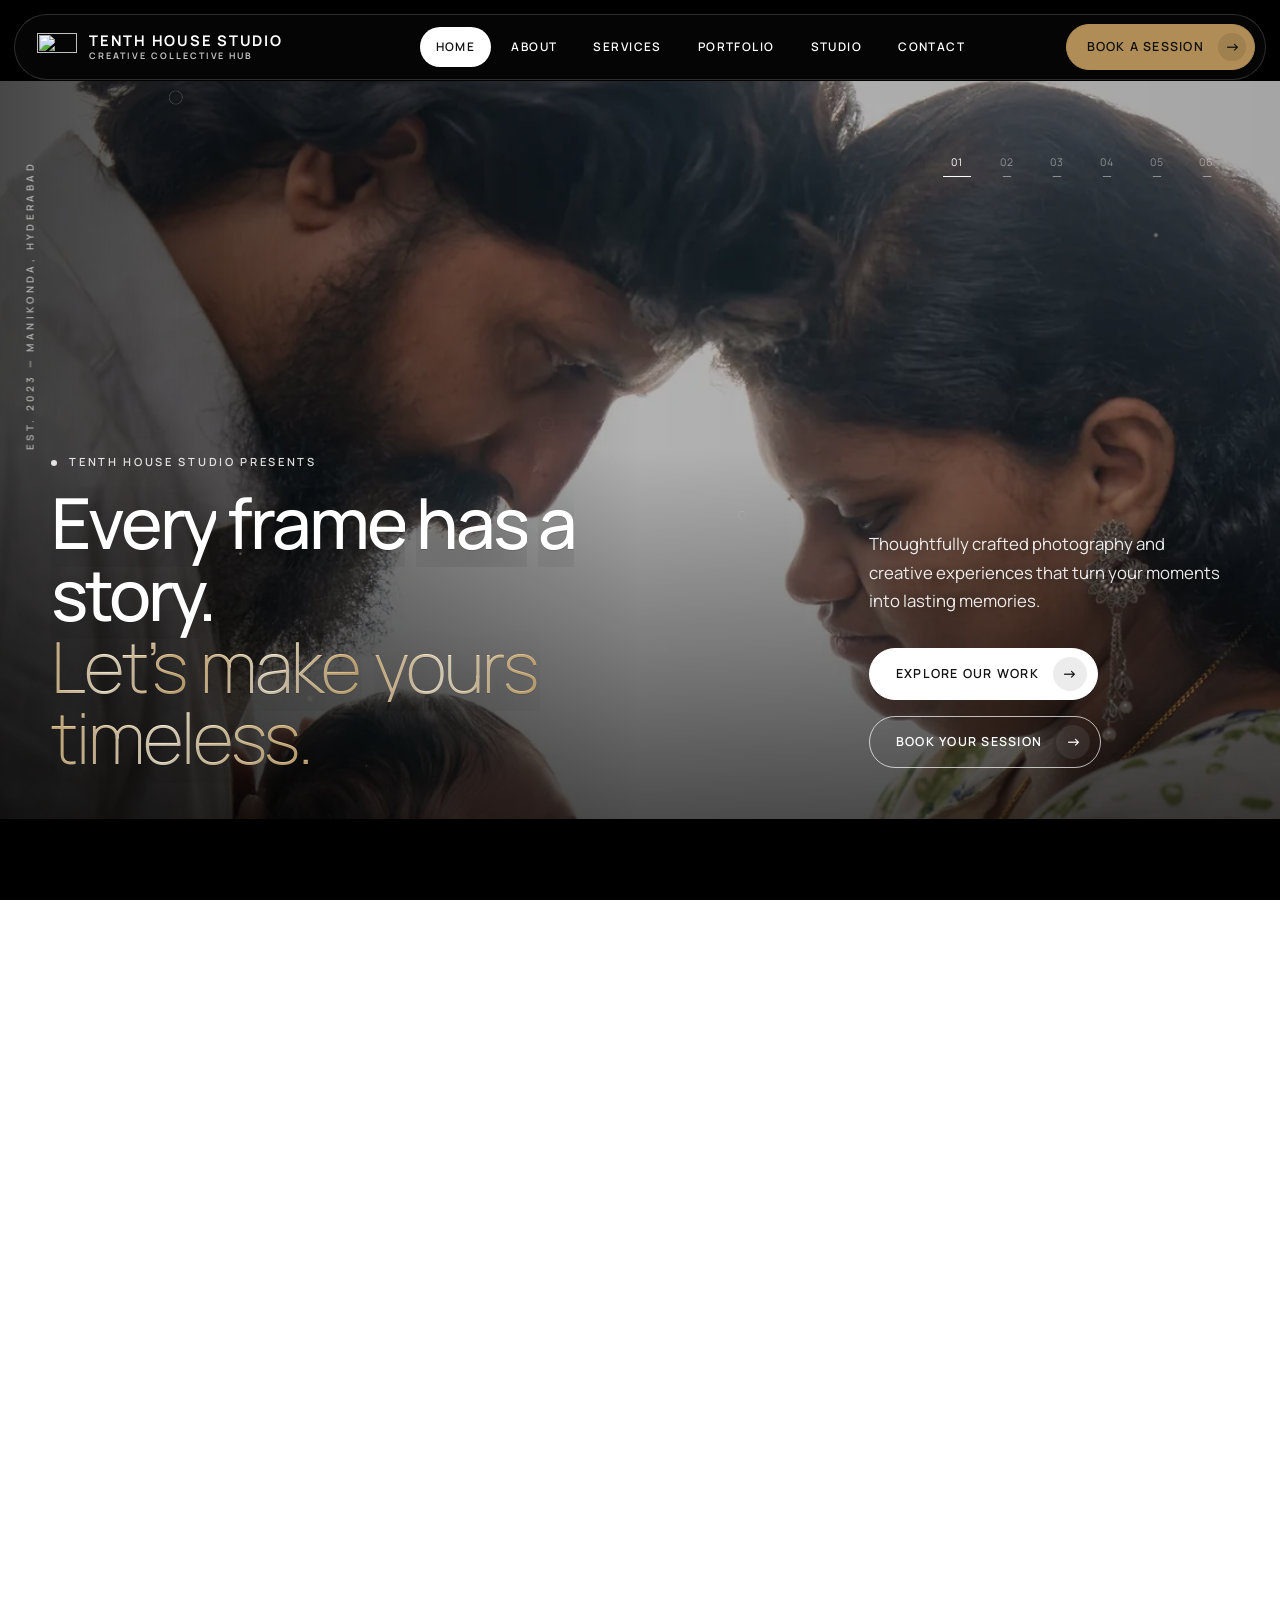
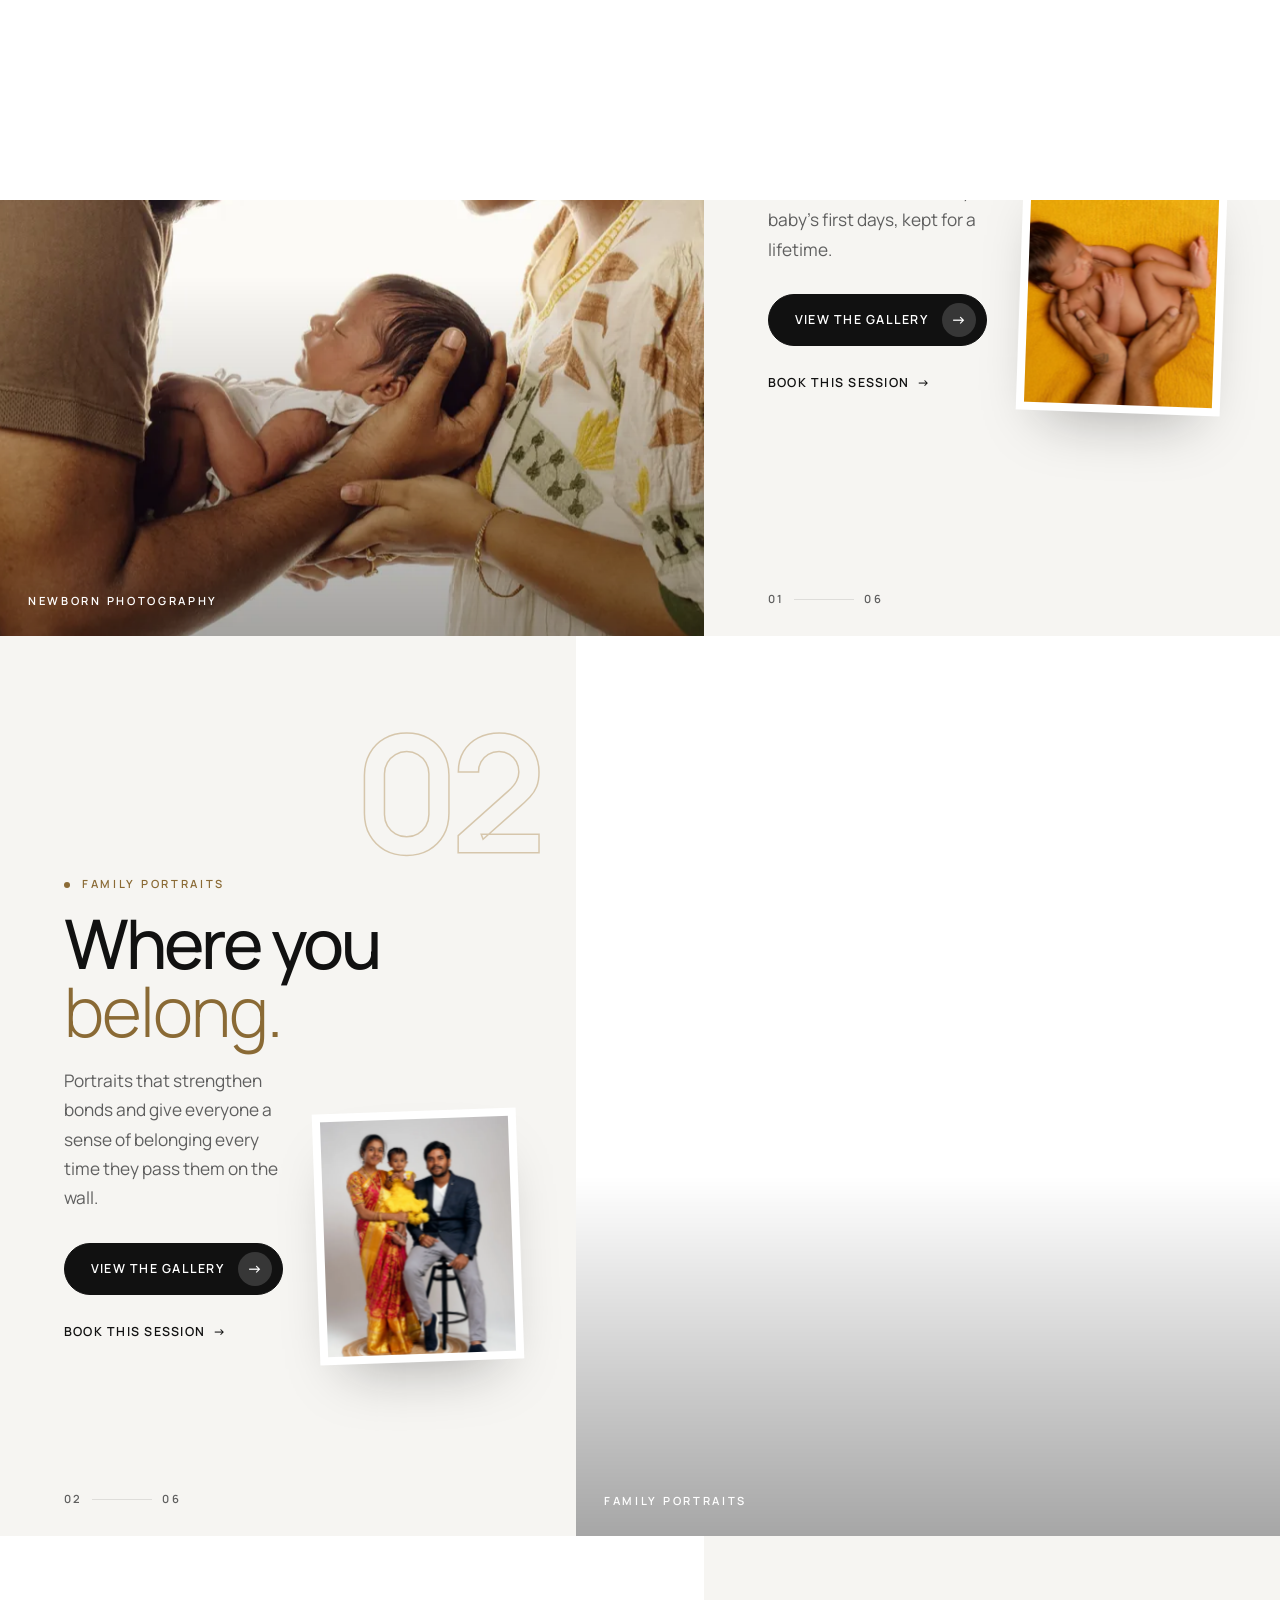
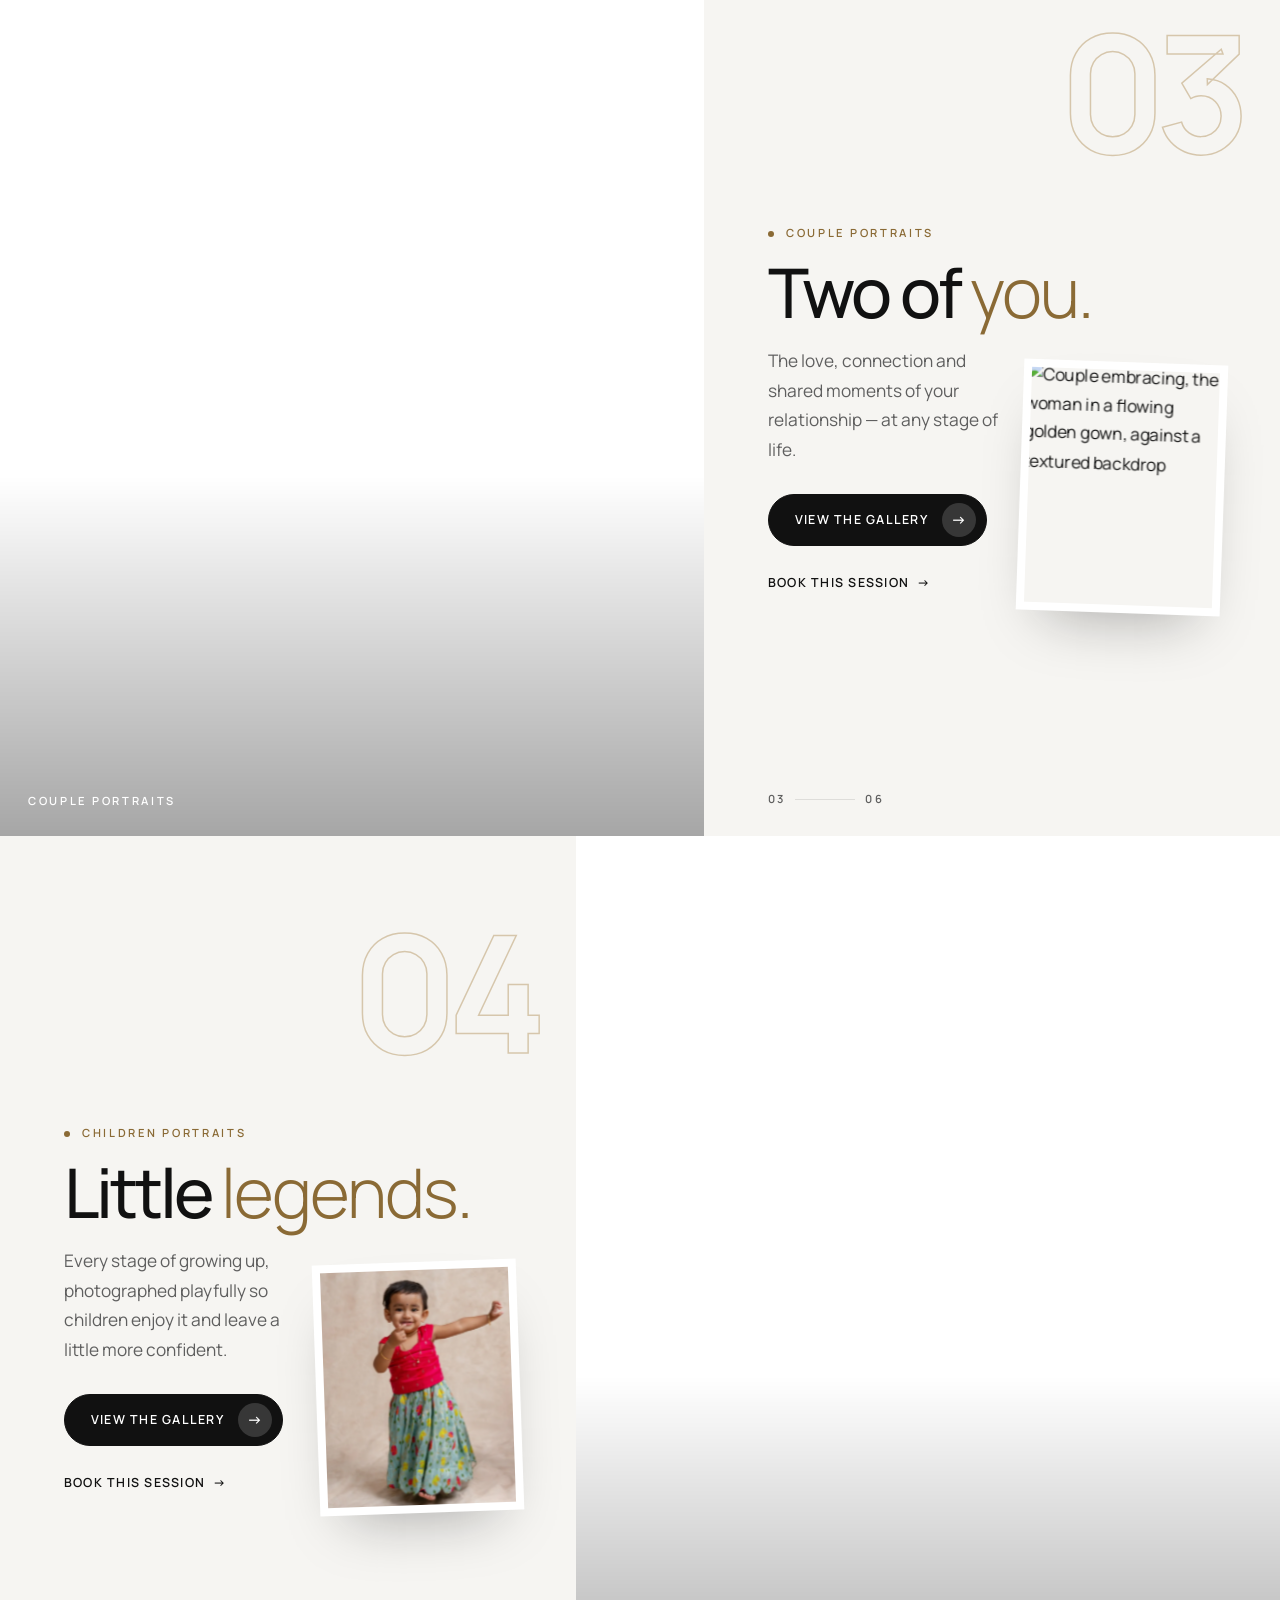
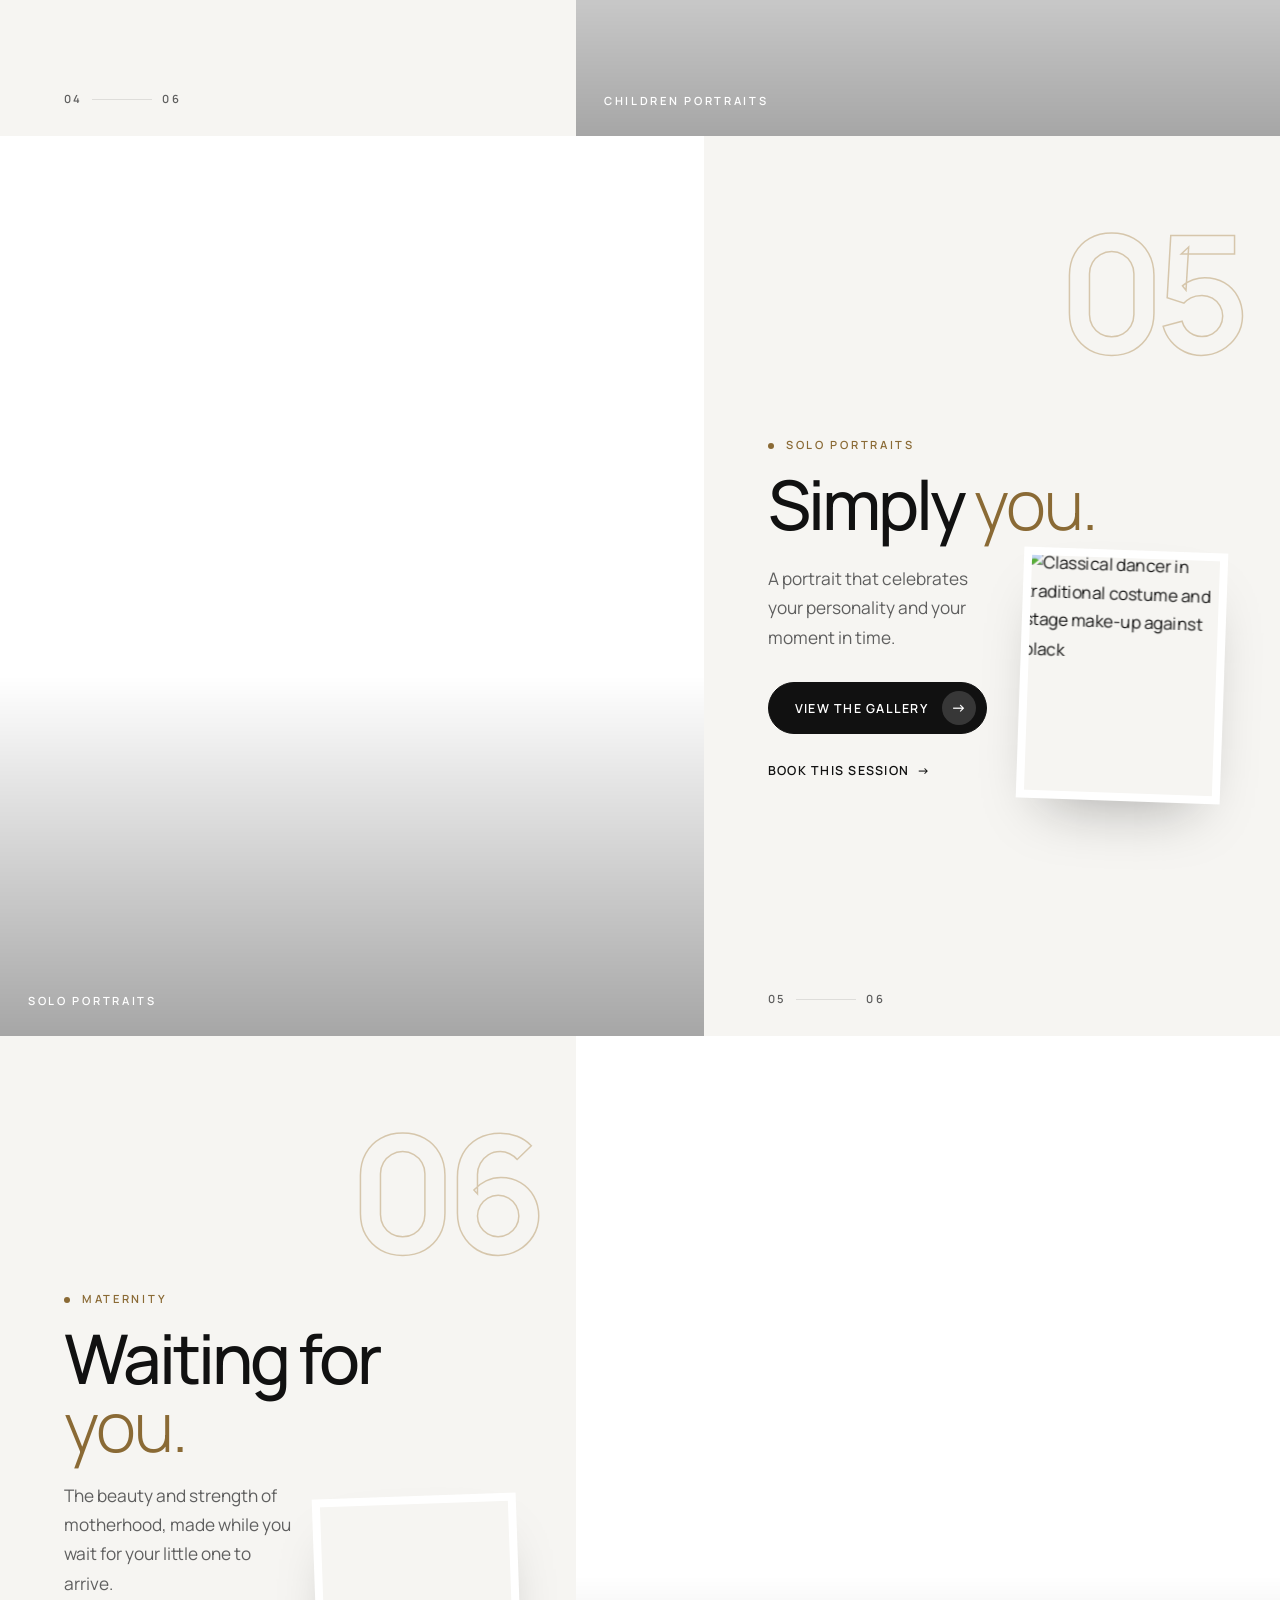
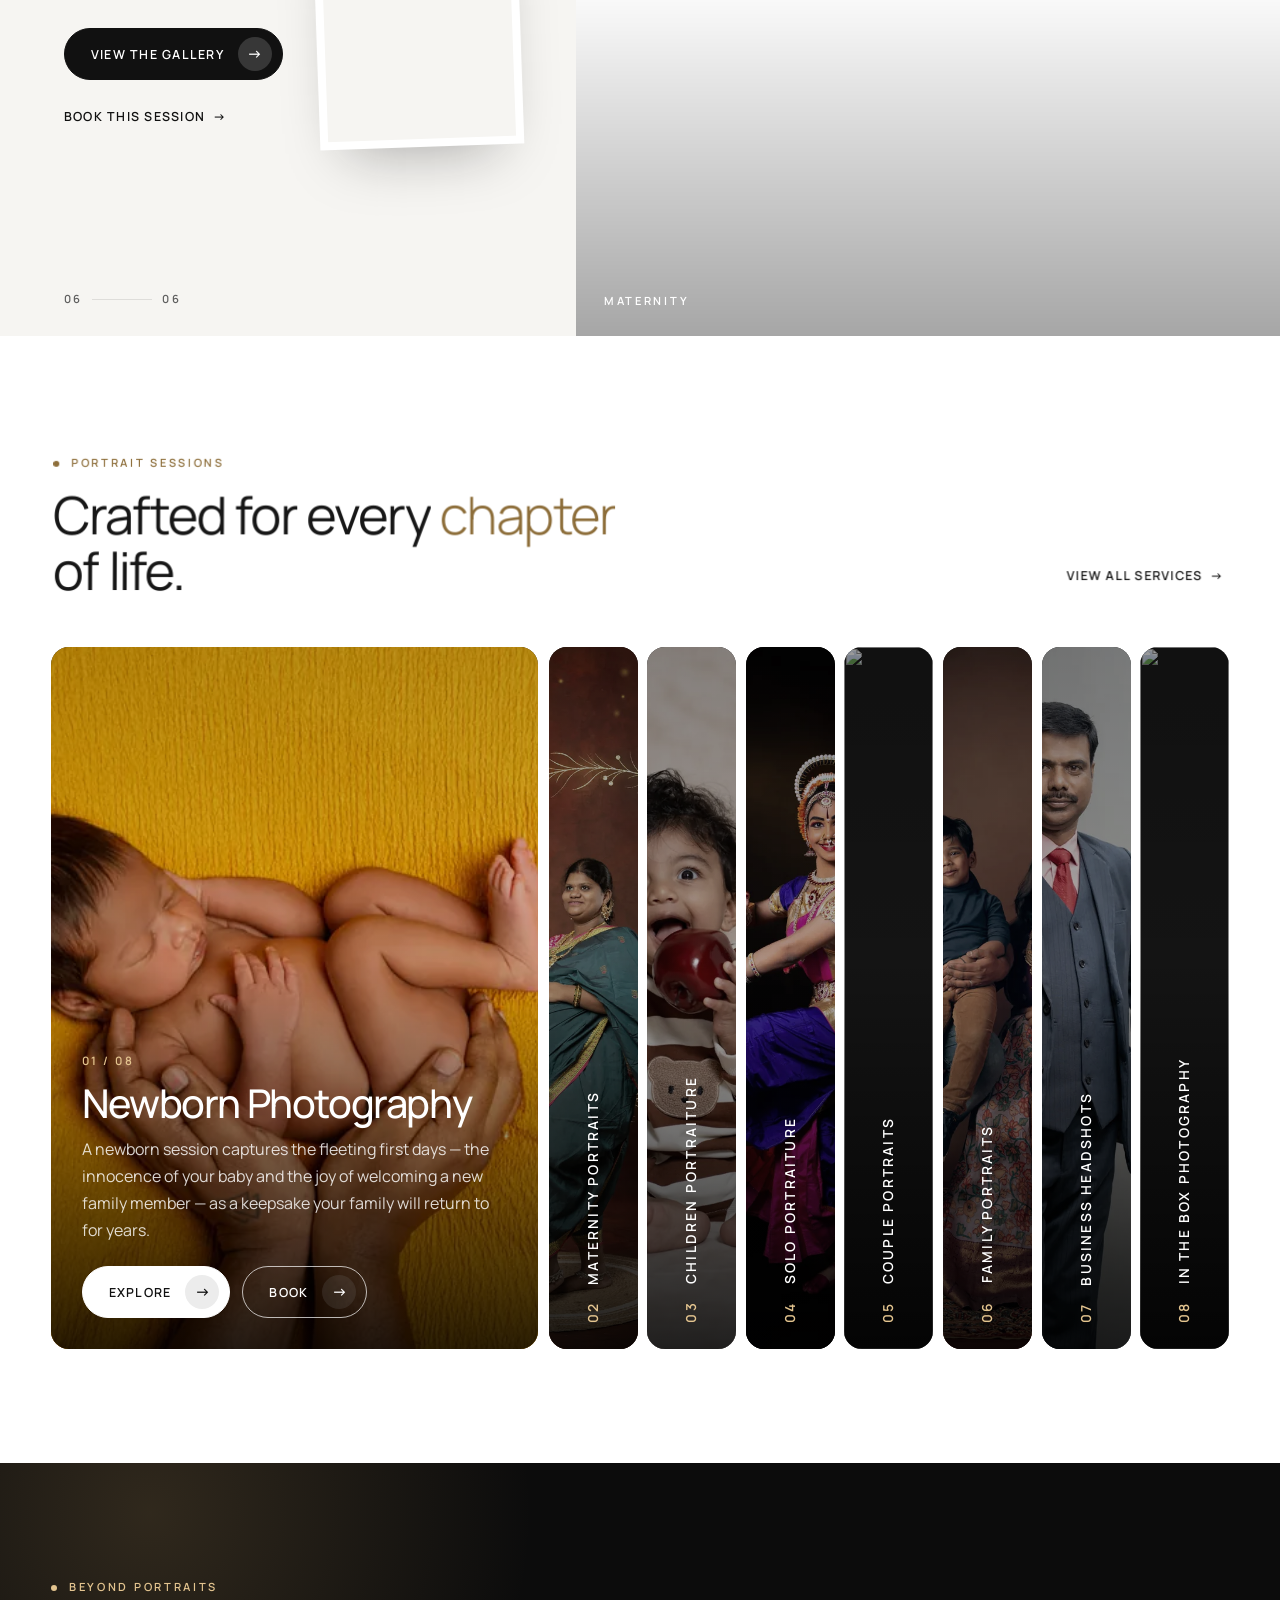
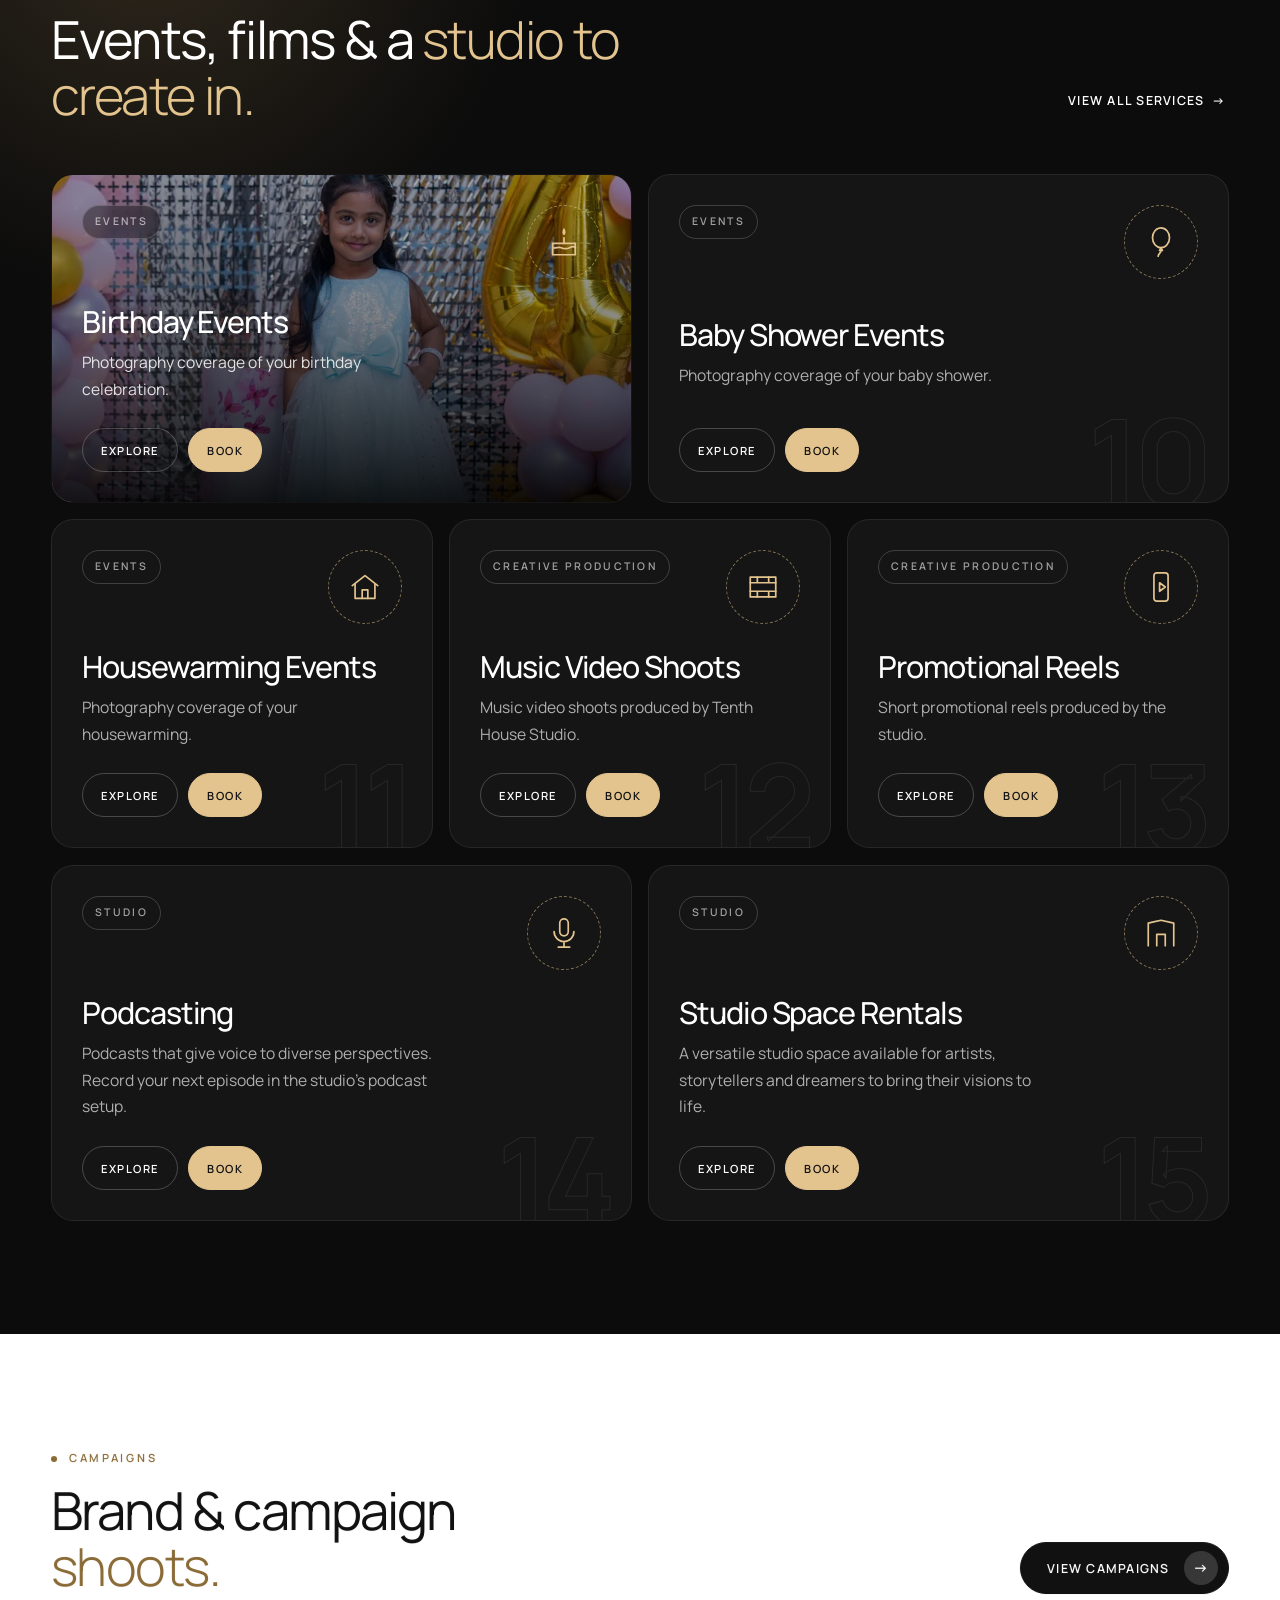
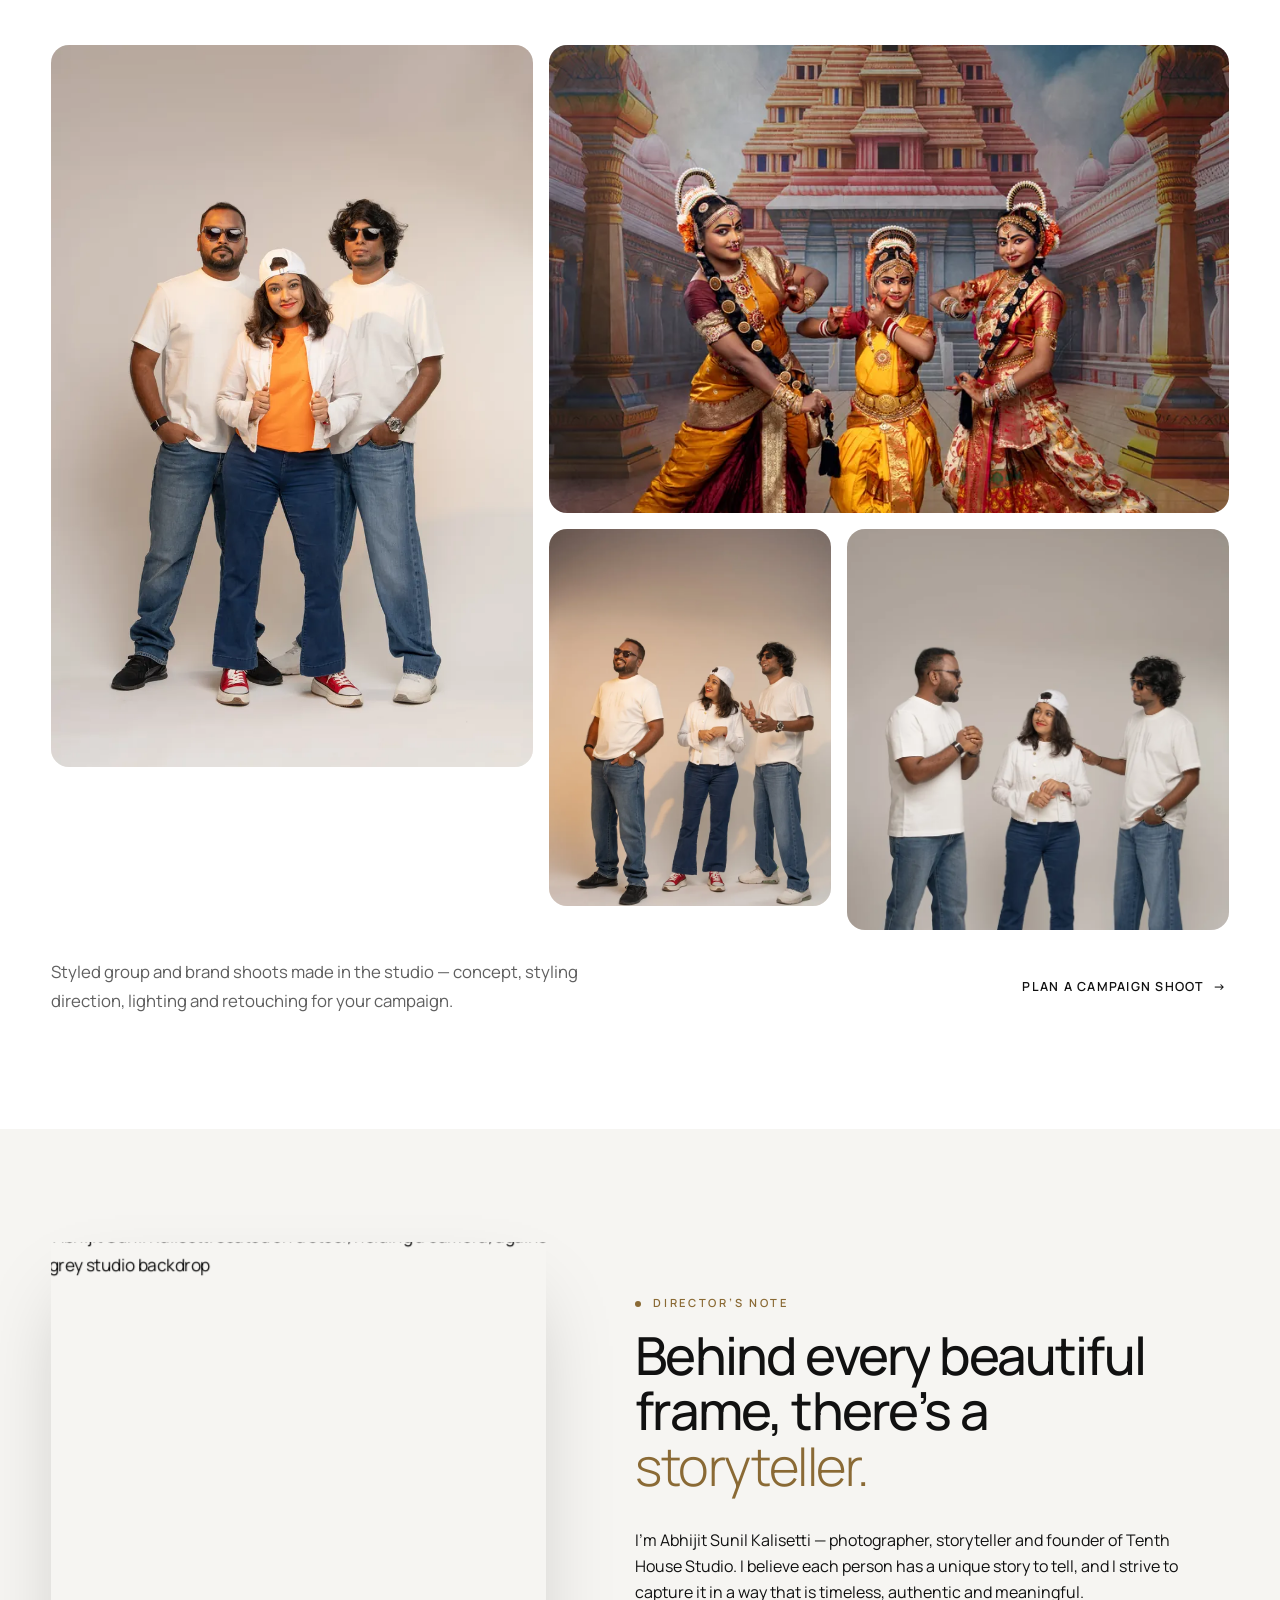
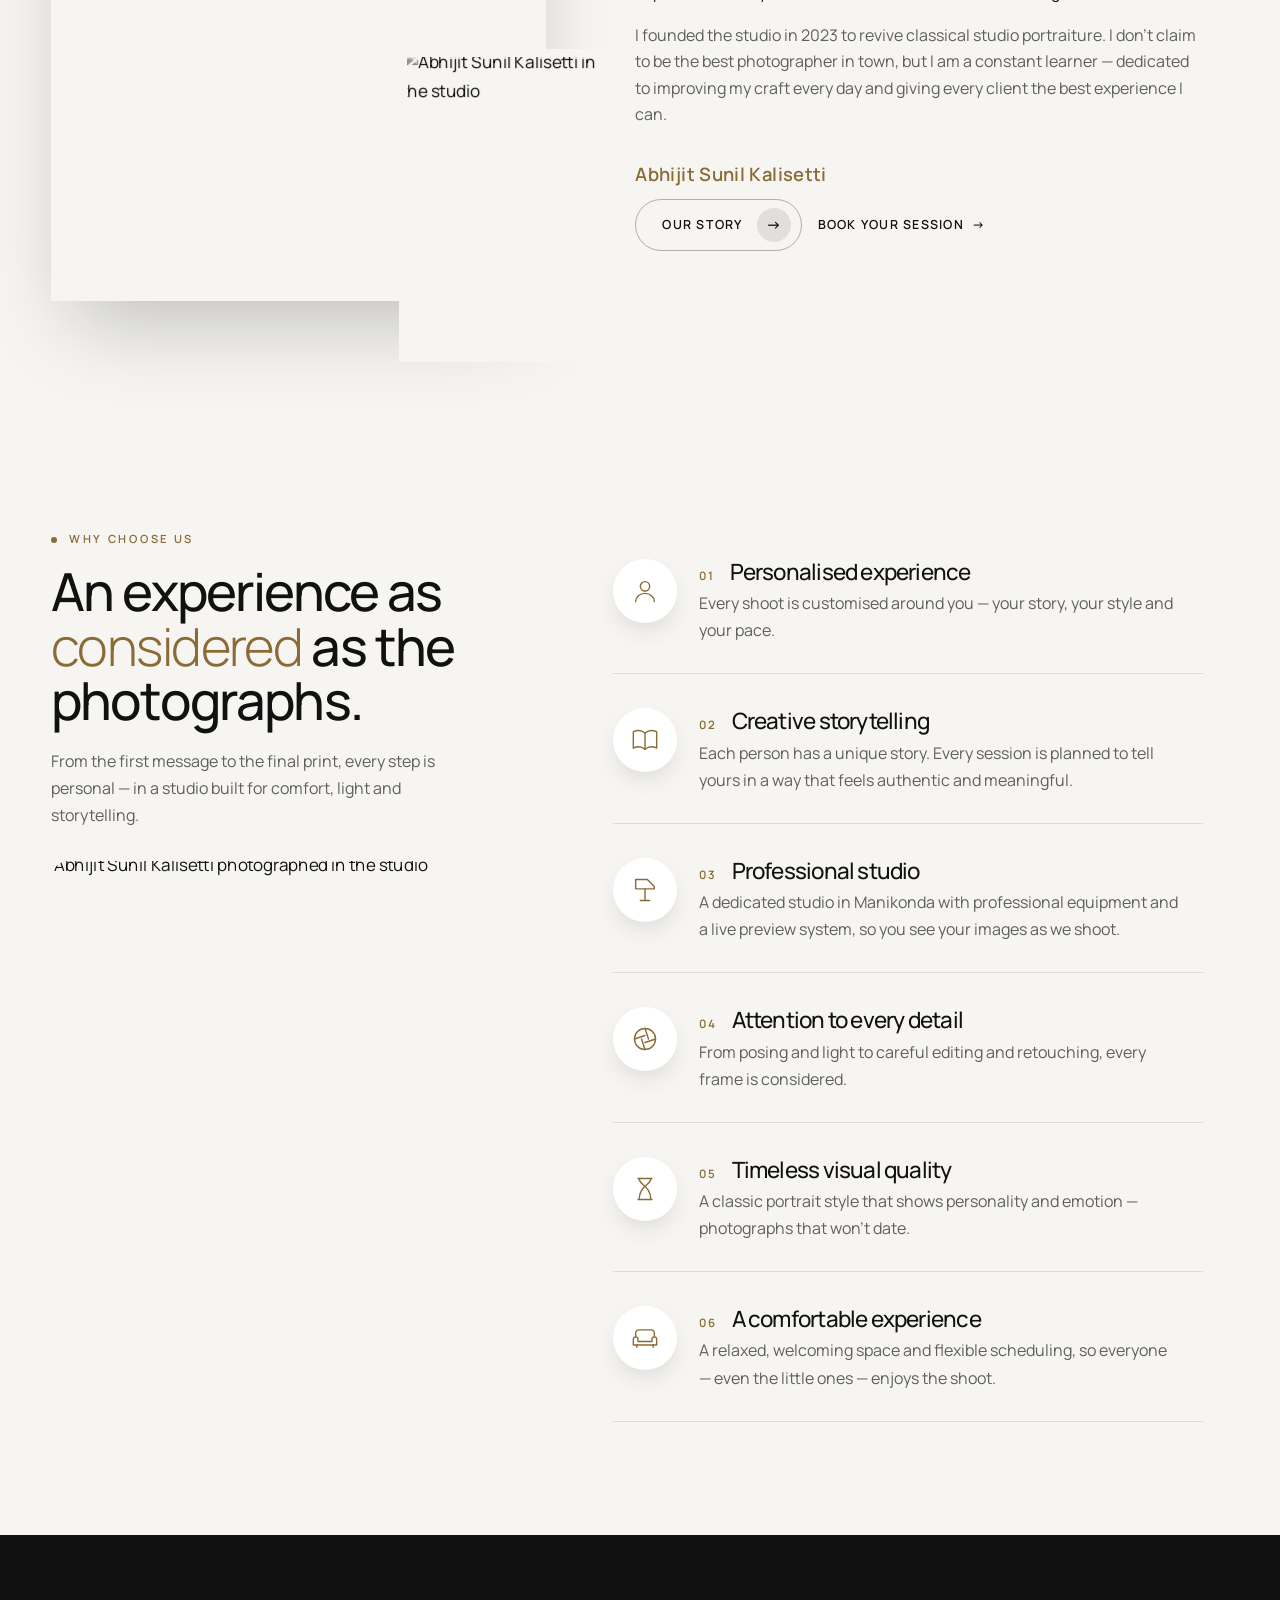
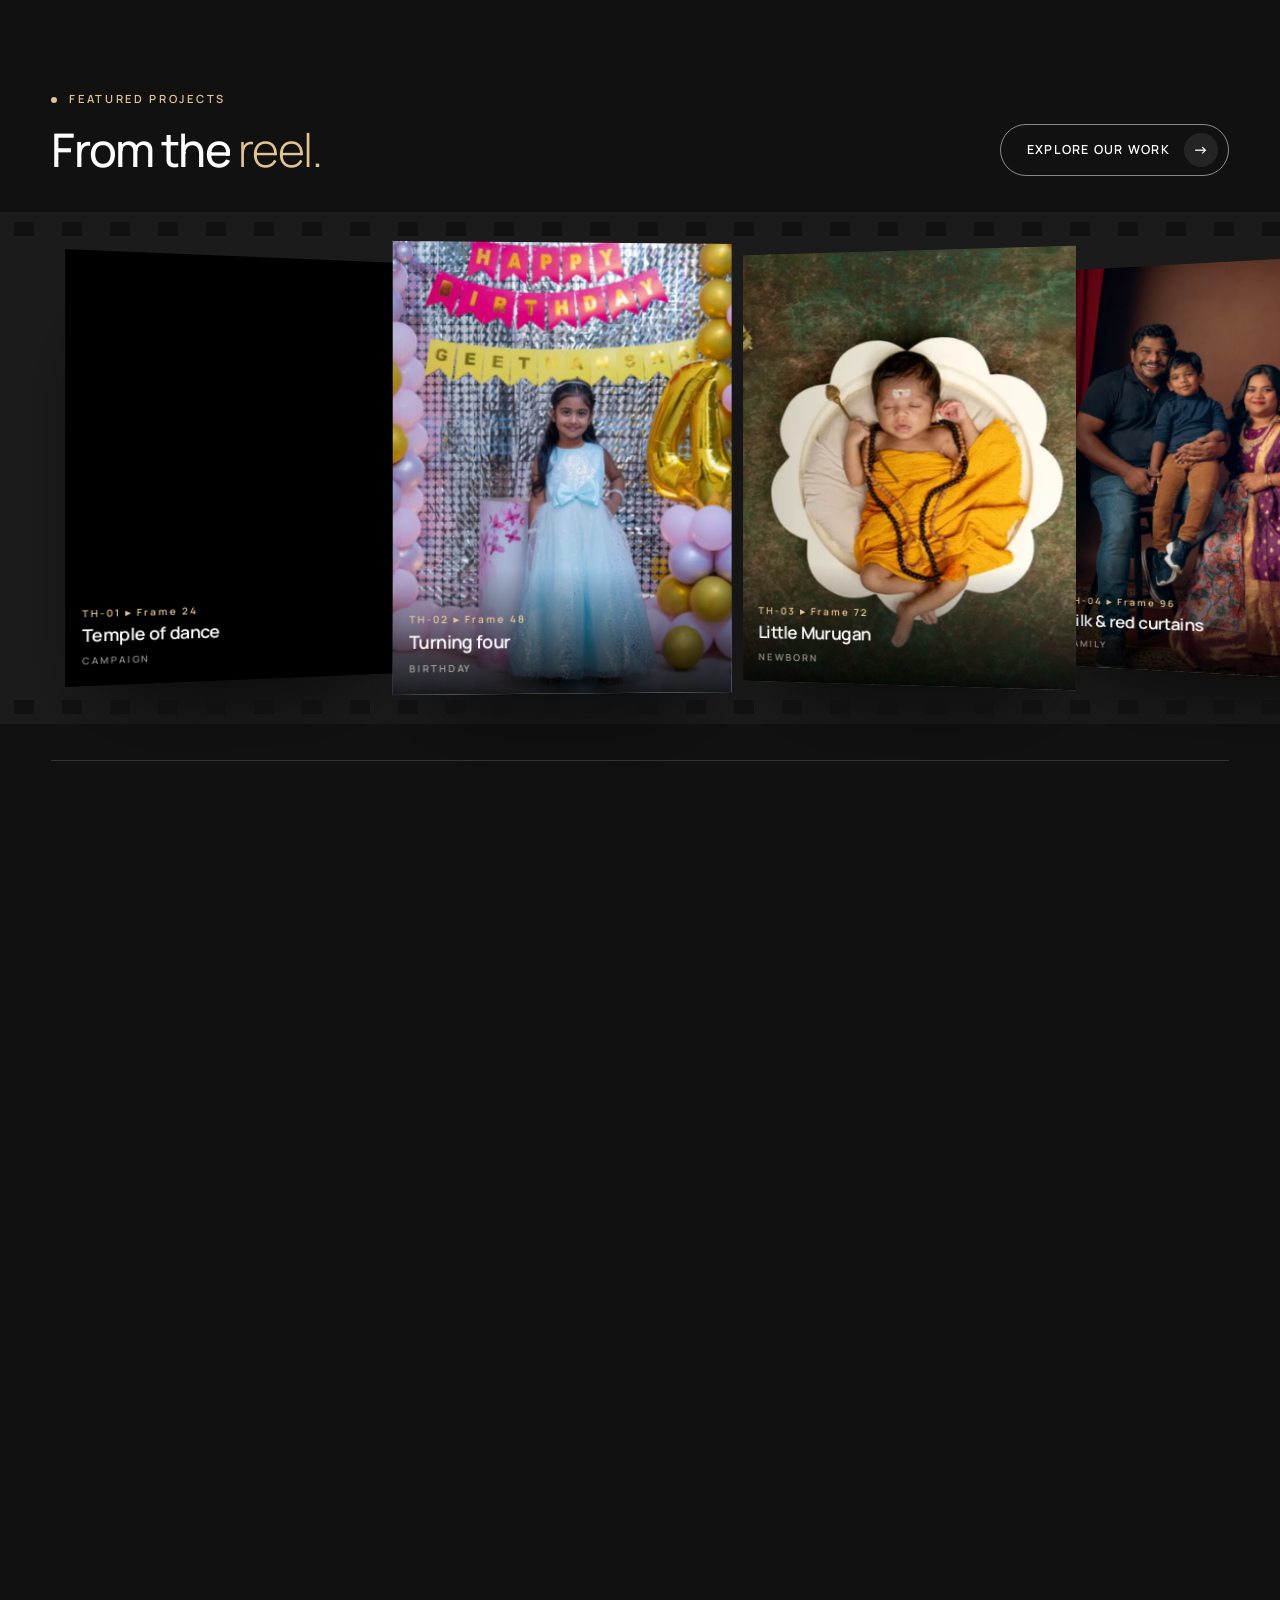
==== commit f475770e: "New photos first New photos first" ====
--- a/tenthhouse 3D/index.html
+++ b/tenthhouse 3D/index.html
@@ -77,10 +77,10 @@
 <main id="main">
 
 <section class="hero-show" data-slideshow aria-labelledby="hero-h">
-  <div class="slide is-active" data-label="Newborn"><img src="https://tenthhousestudio.com/wp-content/uploads/2025/10/for-print-768x1152.jpg" srcset="https://tenthhousestudio.com/wp-content/uploads/2025/10/for-print-683x1024.jpg 683w, https://tenthhousestudio.com/wp-content/uploads/2025/10/for-print-768x1152.jpg 768w, https://tenthhousestudio.com/wp-content/uploads/2025/10/for-print-1024x1536.jpg 1024w, https://tenthhousestudio.com/wp-content/uploads/2025/10/for-print-1365x2048.jpg 1365w" sizes="100vw" width="1365" height="2048" alt="Parents touching foreheads as they cradle their newborn between them" decoding="async" loading="eager" fetchpriority="high"></div><div class="slide" data-label="Family"><img src="https://tenthhousestudio.com/wp-content/uploads/2024/06/portfolio-3-768x1075.jpg" srcset="https://tenthhousestudio.com/wp-content/uploads/2024/06/portfolio-3-732x1024.jpg 732w, https://tenthhousestudio.com/wp-content/uploads/2024/06/portfolio-3-768x1075.jpg 768w, https://tenthhousestudio.com/wp-content/uploads/2024/06/portfolio-3-1097x1536.jpg 1097w, https://tenthhousestudio.com/wp-content/uploads/2024/06/portfolio-3-1463x2048.jpg 1463w" sizes="100vw" width="1463" height="2048" alt="Family of four in traditional silk clothes against a deep green backdrop" decoding="async" loading="lazy"></div><div class="slide" data-label="Couple"><img src="https://tenthhousestudio.com/wp-content/uploads/2024/06/THS02506_3-768x1152.jpg" srcset="https://tenthhousestudio.com/wp-content/uploads/2024/06/THS02506_3-683x1024.jpg 683w, https://tenthhousestudio.com/wp-content/uploads/2024/06/THS02506_3-768x1152.jpg 768w, https://tenthhousestudio.com/wp-content/uploads/2024/06/THS02506_3-1024x1536.jpg 1024w, https://tenthhousestudio.com/wp-content/uploads/2024/06/THS02506_3-1365x2048.jpg 1365w" sizes="100vw" width="1365" height="2048" alt="Couple embracing, the woman in a flowing golden gown, against a textured backdrop" decoding="async" loading="lazy"></div><div class="slide" data-label="Children"><img src="https://tenthhousestudio.com/wp-content/uploads/2024/06/slide-3-768x1152.jpg" srcset="https://tenthhousestudio.com/wp-content/uploads/2024/06/slide-3-683x1024.jpg 683w, https://tenthhousestudio.com/wp-content/uploads/2024/06/slide-3-768x1152.jpg 768w, https://tenthhousestudio.com/wp-content/uploads/2024/06/slide-3-1024x1536.jpg 1024w, https://tenthhousestudio.com/wp-content/uploads/2024/06/slide-3-1365x2048.jpg 1365w" sizes="100vw" width="1365" height="2048" alt="Child in an army uniform seated on a stool beside a framed portrait" decoding="async" loading="lazy"></div><div class="slide" data-label="Solo portrait"><img src="https://tenthhousestudio.com/wp-content/uploads/2024/06/R2-768x1152.jpg" srcset="https://tenthhousestudio.com/wp-content/uploads/2024/06/R2-683x1024.jpg 683w, https://tenthhousestudio.com/wp-content/uploads/2024/06/R2-768x1152.jpg 768w, https://tenthhousestudio.com/wp-content/uploads/2024/06/R2-1024x1536.jpg 1024w, https://tenthhousestudio.com/wp-content/uploads/2024/06/R2-1365x2048.jpg 1365w" sizes="100vw" width="1365" height="2048" alt="Classical dancer in traditional costume and stage make-up against black" decoding="async" loading="lazy"></div>
+  <div class="slide is-active" data-label="Newborn"><picture><source type="image/webp" srcset="assets/photos/new/nbx14-800x1200.webp 800w, assets/photos/new/nbx14-1400x2100.webp 1400w, assets/photos/new/nbx14-2000x3000.webp 2000w" sizes="100vw"><img src="assets/photos/new/nbx14-1400x2100.jpg" srcset="assets/photos/new/nbx14-800x1200.jpg 800w, assets/photos/new/nbx14-1400x2100.jpg 1400w, assets/photos/new/nbx14-2000x3000.jpg 2000w" sizes="100vw" width="2000" height="3000" alt="Parents with foreheads together holding their wide-eyed newborn" decoding="async" loading="eager" fetchpriority="high"></picture></div><div class="slide" data-label="Family"><picture><source type="image/webp" srcset="assets/photos/new/fam8-800x1120.webp 800w, assets/photos/new/fam8-1400x1960.webp 1400w, assets/photos/new/fam8-2000x2800.webp 2000w" sizes="100vw"><img src="assets/photos/new/fam8-1400x1960.jpg" srcset="assets/photos/new/fam8-800x1120.jpg 800w, assets/photos/new/fam8-1400x1960.jpg 1400w, assets/photos/new/fam8-2000x2800.jpg 2000w" sizes="100vw" width="2000" height="2800" alt="Parents and their son seated before red curtains, the mother in a purple silk saree" decoding="async" loading="lazy"></picture></div><div class="slide" data-label="Maternity"><picture><source type="image/webp" srcset="assets/photos/new/mat17-800x1164.webp 800w, assets/photos/new/mat17-1400x2037.webp 1400w, assets/photos/new/mat17-2000x2911.webp 2000w" sizes="100vw"><img src="assets/photos/new/mat17-1400x2037.jpg" srcset="assets/photos/new/mat17-800x1164.jpg 800w, assets/photos/new/mat17-1400x2037.jpg 1400w, assets/photos/new/mat17-2000x2911.jpg 2000w" sizes="100vw" width="2000" height="2911" alt="Mother-to-be in a teal nauvari saree, the pallu flying, under a golden garland" decoding="async" loading="lazy"></picture></div><div class="slide" data-label="Children"><picture><source type="image/webp" srcset="assets/photos/new/kid13-800x1200.webp 800w, assets/photos/new/kid13-1400x2100.webp 1400w, assets/photos/new/kid13-2000x3000.webp 2000w" sizes="100vw"><img src="assets/photos/new/kid13-1400x2100.jpg" srcset="assets/photos/new/kid13-800x1200.jpg 800w, assets/photos/new/kid13-1400x2100.jpg 1400w, assets/photos/new/kid13-2000x3000.jpg 2000w" sizes="100vw" width="2000" height="3000" alt="Girl in a lime polka-dot dress and denim jacket striking a pose under window light" decoding="async" loading="lazy"></picture></div><div class="slide" data-label="Solo portrait"><picture><source type="image/webp" srcset="assets/photos/new/solox1-800x1197.webp 800w, assets/photos/new/solox1-1400x2096.webp 1400w" sizes="100vw"><img src="assets/photos/new/solox1-1400x2096.jpg" srcset="assets/photos/new/solox1-800x1197.jpg 800w, assets/photos/new/solox1-1400x2096.jpg 1400w" sizes="100vw" width="1400" height="2096" alt="Bharatanatyam dancer in a blue and pink costume mid-pose against a dark backdrop" decoding="async" loading="lazy"></picture></div><div class="slide" data-label="Couple"><img src="https://tenthhousestudio.com/wp-content/uploads/2024/06/THS02506_3-768x1152.jpg" srcset="https://tenthhousestudio.com/wp-content/uploads/2024/06/THS02506_3-683x1024.jpg 683w, https://tenthhousestudio.com/wp-content/uploads/2024/06/THS02506_3-768x1152.jpg 768w, https://tenthhousestudio.com/wp-content/uploads/2024/06/THS02506_3-1024x1536.jpg 1024w, https://tenthhousestudio.com/wp-content/uploads/2024/06/THS02506_3-1365x2048.jpg 1365w" sizes="100vw" width="1365" height="2048" alt="Couple embracing, the woman in a flowing golden gown, against a textured backdrop" decoding="async" loading="lazy"></div>
   <div class="letterbox letterbox--t" aria-hidden="true"></div><div class="letterbox letterbox--b" aria-hidden="true"></div>
   <span class="hero-show__aside" aria-hidden="true">Est. 2023 — Manikonda, Hyderabad</span>
-  <nav class="hero-show__nav" aria-label="Hero photos"><button type="button" aria-label="Show Newborn photo">01</button><button type="button" aria-label="Show Family photo">02</button><button type="button" aria-label="Show Couple photo">03</button><button type="button" aria-label="Show Children photo">04</button><button type="button" aria-label="Show Solo portrait photo">05</button></nav>
+  <nav class="hero-show__nav" aria-label="Hero photos"><button type="button" aria-label="Show Newborn photo">01</button><button type="button" aria-label="Show Family photo">02</button><button type="button" aria-label="Show Maternity photo">03</button><button type="button" aria-label="Show Children photo">04</button><button type="button" aria-label="Show Solo portrait photo">05</button><button type="button" aria-label="Show Couple photo">06</button></nav>
   <div class="hero-show__content">
     <div>
       <span class="eyebrow">Tenth House Studio presents</span>
@@ -104,7 +104,7 @@
   </div>
 </section>
 <div class="pscenes"><article class="pscene" aria-labelledby="sc0">
-  <figure class="pscene__main"><img src="https://tenthhousestudio.com/wp-content/uploads/2024/06/THS01359_24-768x1152.jpg" srcset="https://tenthhousestudio.com/wp-content/uploads/2024/06/THS01359_24-683x1024.jpg 683w, https://tenthhousestudio.com/wp-content/uploads/2024/06/THS01359_24-768x1152.jpg 768w, https://tenthhousestudio.com/wp-content/uploads/2024/06/THS01359_24-1024x1536.jpg 1024w, https://tenthhousestudio.com/wp-content/uploads/2024/06/THS01359_24-1365x2048.jpg 1365w" sizes="(max-width: 860px) 100vw, 56vw" width="1365" height="2048" alt="Newborn asleep in a lace-lined basket beside sunflowers" decoding="async" loading="lazy"><figcaption class="pscene__tag">Newborn Photography</figcaption></figure>
+  <figure class="pscene__main"><picture><source type="image/webp" srcset="assets/photos/new/nbx1-800x1200.webp 800w, assets/photos/new/nbx1-1400x2100.webp 1400w" sizes="(max-width: 860px) 100vw, 56vw"><img src="assets/photos/new/nbx1-1400x2100.jpg" srcset="assets/photos/new/nbx1-800x1200.jpg 800w, assets/photos/new/nbx1-1400x2100.jpg 1400w" sizes="(max-width: 860px) 100vw, 56vw" width="1400" height="2100" alt="Parents touching foreheads while cradling their sleeping newborn on a white backdrop" decoding="async" loading="lazy"></picture><figcaption class="pscene__tag">Newborn Photography</figcaption></figure>
   <div class="pscene__text">
     <span class="pscene__num" aria-hidden="true">01</span>
     <span class="eyebrow">Newborn Photography</span>
@@ -114,12 +114,12 @@
         <p>Fleeting, tender and gone too soon — the innocence of your baby’s first days, kept for a lifetime.</p>
         <div class="btn-row"><a class="btn btn--solid" href="portfolio.html#newborn">View the gallery</a><a class="link-arrow" href="contact.html?service=Newborn%20Photography">Book this session</a></div>
       </div>
-      <figure class="pscene__second"><img src="https://tenthhousestudio.com/wp-content/uploads/2024/06/THS01345_21-1024x683.jpg" srcset="https://tenthhousestudio.com/wp-content/uploads/2024/06/THS01345_21-768x512.jpg 768w, https://tenthhousestudio.com/wp-content/uploads/2024/06/THS01345_21-1024x683.jpg 1024w, https://tenthhousestudio.com/wp-content/uploads/2024/06/THS01345_21-1536x1024.jpg 1536w, https://tenthhousestudio.com/wp-content/uploads/2024/06/THS01345_21-2048x1365.jpg 2048w" sizes="(max-width: 860px) 40vw, 16vw" width="2048" height="1365" alt="Newborn asleep on a pink wrap wearing a floral headband" decoding="async" loading="lazy"></figure>
+      <figure class="pscene__second"><picture><source type="image/webp" srcset="assets/photos/new/nbx7-800x533.webp 800w, assets/photos/new/nbx7-1400x933.webp 1400w, assets/photos/new/nbx7-2000x1333.webp 2000w" sizes="(max-width: 860px) 40vw, 16vw"><img src="assets/photos/new/nbx7-1400x933.jpg" srcset="assets/photos/new/nbx7-800x533.jpg 800w, assets/photos/new/nbx7-1400x933.jpg 1400w, assets/photos/new/nbx7-2000x1333.jpg 2000w" sizes="(max-width: 860px) 40vw, 16vw" width="2000" height="1333" alt="Newborn curled in a heart made by a parent’s hands on mustard fabric" decoding="async" loading="lazy"></picture></figure>
     </div>
     <span class="pscene__count" aria-hidden="true">01<i></i>06</span>
   </div>
 </article><article class="pscene pscene--r" aria-labelledby="sc1">
-  <figure class="pscene__main"><img src="https://tenthhousestudio.com/wp-content/uploads/2024/06/portfolio-3-768x1075.jpg" srcset="https://tenthhousestudio.com/wp-content/uploads/2024/06/portfolio-3-732x1024.jpg 732w, https://tenthhousestudio.com/wp-content/uploads/2024/06/portfolio-3-768x1075.jpg 768w, https://tenthhousestudio.com/wp-content/uploads/2024/06/portfolio-3-1097x1536.jpg 1097w, https://tenthhousestudio.com/wp-content/uploads/2024/06/portfolio-3-1463x2048.jpg 1463w" sizes="(max-width: 860px) 100vw, 56vw" width="1463" height="2048" alt="Family of four in traditional silk clothes against a deep green backdrop" decoding="async" loading="lazy"><figcaption class="pscene__tag">Family Portraits</figcaption></figure>
+  <figure class="pscene__main"><picture><source type="image/webp" srcset="assets/photos/new/fam8-800x1120.webp 800w, assets/photos/new/fam8-1400x1960.webp 1400w, assets/photos/new/fam8-2000x2800.webp 2000w" sizes="(max-width: 860px) 100vw, 56vw"><img src="assets/photos/new/fam8-1400x1960.jpg" srcset="assets/photos/new/fam8-800x1120.jpg 800w, assets/photos/new/fam8-1400x1960.jpg 1400w, assets/photos/new/fam8-2000x2800.jpg 2000w" sizes="(max-width: 860px) 100vw, 56vw" width="2000" height="2800" alt="Parents and their son seated before red curtains, the mother in a purple silk saree" decoding="async" loading="lazy"></picture><figcaption class="pscene__tag">Family Portraits</figcaption></figure>
   <div class="pscene__text">
     <span class="pscene__num" aria-hidden="true">02</span>
     <span class="eyebrow">Family Portraits</span>
@@ -129,7 +129,7 @@
         <p>Portraits that strengthen bonds and give everyone a sense of belonging every time they pass them on the wall.</p>
         <div class="btn-row"><a class="btn btn--solid" href="portfolio.html#family">View the gallery</a><a class="link-arrow" href="contact.html?service=Family%20Portraits">Book this session</a></div>
       </div>
-      <figure class="pscene__second"><img src="https://tenthhousestudio.com/wp-content/uploads/2024/06/portfoio-2-768x1075.jpg" srcset="https://tenthhousestudio.com/wp-content/uploads/2024/06/portfoio-2-732x1024.jpg 732w, https://tenthhousestudio.com/wp-content/uploads/2024/06/portfoio-2-768x1075.jpg 768w, https://tenthhousestudio.com/wp-content/uploads/2024/06/portfoio-2-1097x1536.jpg 1097w, https://tenthhousestudio.com/wp-content/uploads/2024/06/portfoio-2-1463x2048.jpg 1463w" sizes="(max-width: 860px) 40vw, 16vw" width="1463" height="2048" alt="Couple in traditional South Indian attire holding their baby daughter" decoding="async" loading="lazy"></figure>
+      <figure class="pscene__second"><picture><source type="image/webp" srcset="assets/photos/new/fam11-800x1200.webp 800w, assets/photos/new/fam11-1400x2100.webp 1400w" sizes="(max-width: 860px) 40vw, 16vw"><img src="assets/photos/new/fam11-1400x2100.jpg" srcset="assets/photos/new/fam11-800x1200.jpg 800w, assets/photos/new/fam11-1400x2100.jpg 1400w" sizes="(max-width: 860px) 40vw, 16vw" width="1400" height="2100" alt="Mother in a silk saree holding her baby in a yellow dress beside the father on a stool" decoding="async" loading="lazy"></picture></figure>
     </div>
     <span class="pscene__count" aria-hidden="true">02<i></i>06</span>
   </div>
@@ -149,7 +149,7 @@
     <span class="pscene__count" aria-hidden="true">03<i></i>06</span>
   </div>
 </article><article class="pscene pscene--r" aria-labelledby="sc3">
-  <figure class="pscene__main"><img src="https://tenthhousestudio.com/wp-content/uploads/2024/06/slide-3-768x1152.jpg" srcset="https://tenthhousestudio.com/wp-content/uploads/2024/06/slide-3-683x1024.jpg 683w, https://tenthhousestudio.com/wp-content/uploads/2024/06/slide-3-768x1152.jpg 768w, https://tenthhousestudio.com/wp-content/uploads/2024/06/slide-3-1024x1536.jpg 1024w, https://tenthhousestudio.com/wp-content/uploads/2024/06/slide-3-1365x2048.jpg 1365w" sizes="(max-width: 860px) 100vw, 56vw" width="1365" height="2048" alt="Child in an army uniform seated on a stool beside a framed portrait" decoding="async" loading="lazy"><figcaption class="pscene__tag">Children Portraits</figcaption></figure>
+  <figure class="pscene__main"><picture><source type="image/webp" srcset="assets/photos/new/kid13-800x1200.webp 800w, assets/photos/new/kid13-1400x2100.webp 1400w, assets/photos/new/kid13-2000x3000.webp 2000w" sizes="(max-width: 860px) 100vw, 56vw"><img src="assets/photos/new/kid13-1400x2100.jpg" srcset="assets/photos/new/kid13-800x1200.jpg 800w, assets/photos/new/kid13-1400x2100.jpg 1400w, assets/photos/new/kid13-2000x3000.jpg 2000w" sizes="(max-width: 860px) 100vw, 56vw" width="2000" height="3000" alt="Girl in a lime polka-dot dress and denim jacket striking a pose under window light" decoding="async" loading="lazy"></picture><figcaption class="pscene__tag">Children Portraits</figcaption></figure>
   <div class="pscene__text">
     <span class="pscene__num" aria-hidden="true">04</span>
     <span class="eyebrow">Children Portraits</span>
@@ -159,12 +159,12 @@
         <p>Every stage of growing up, photographed playfully so children enjoy it and leave a little more confident.</p>
         <div class="btn-row"><a class="btn btn--solid" href="portfolio.html#children">View the gallery</a><a class="link-arrow" href="contact.html?service=Children%20Portraits">Book this session</a></div>
       </div>
-      <figure class="pscene__second"><img src="https://tenthhousestudio.com/wp-content/uploads/2024/06/DSC00322-Enhanced-SR-768x1150.jpg" srcset="https://tenthhousestudio.com/wp-content/uploads/2024/06/DSC00322-Enhanced-SR-684x1024.jpg 684w, https://tenthhousestudio.com/wp-content/uploads/2024/06/DSC00322-Enhanced-SR-768x1150.jpg 768w, https://tenthhousestudio.com/wp-content/uploads/2024/06/DSC00322-Enhanced-SR-1026x1536.jpg 1026w, https://tenthhousestudio.com/wp-content/uploads/2024/06/DSC00322-Enhanced-SR-1368x2048.jpg 1368w" sizes="(max-width: 860px) 40vw, 16vw" width="1368" height="2048" alt="Little girl in a ruffled plum dress and matching headband" decoding="async" loading="lazy"></figure>
+      <figure class="pscene__second"><picture><source type="image/webp" srcset="assets/photos/new/kid9-800x1200.webp 800w, assets/photos/new/kid9-1400x2100.webp 1400w, assets/photos/new/kid9-2000x3000.webp 2000w" sizes="(max-width: 860px) 40vw, 16vw"><img src="assets/photos/new/kid9-1400x2100.jpg" srcset="assets/photos/new/kid9-800x1200.jpg 800w, assets/photos/new/kid9-1400x2100.jpg 1400w, assets/photos/new/kid9-2000x3000.jpg 2000w" sizes="(max-width: 860px) 40vw, 16vw" width="2000" height="3000" alt="Toddler in a pink blouse and mint langa dancing with one arm outstretched" decoding="async" loading="lazy"></picture></figure>
     </div>
     <span class="pscene__count" aria-hidden="true">04<i></i>06</span>
   </div>
 </article><article class="pscene" aria-labelledby="sc4">
-  <figure class="pscene__main"><img src="https://tenthhousestudio.com/wp-content/uploads/2024/06/R2-768x1152.jpg" srcset="https://tenthhousestudio.com/wp-content/uploads/2024/06/R2-683x1024.jpg 683w, https://tenthhousestudio.com/wp-content/uploads/2024/06/R2-768x1152.jpg 768w, https://tenthhousestudio.com/wp-content/uploads/2024/06/R2-1024x1536.jpg 1024w, https://tenthhousestudio.com/wp-content/uploads/2024/06/R2-1365x2048.jpg 1365w" sizes="(max-width: 860px) 100vw, 56vw" width="1365" height="2048" alt="Classical dancer in traditional costume and stage make-up against black" decoding="async" loading="lazy"><figcaption class="pscene__tag">Solo Portraits</figcaption></figure>
+  <figure class="pscene__main"><picture><source type="image/webp" srcset="assets/photos/new/solox1-800x1197.webp 800w, assets/photos/new/solox1-1400x2096.webp 1400w" sizes="(max-width: 860px) 100vw, 56vw"><img src="assets/photos/new/solox1-1400x2096.jpg" srcset="assets/photos/new/solox1-800x1197.jpg 800w, assets/photos/new/solox1-1400x2096.jpg 1400w" sizes="(max-width: 860px) 100vw, 56vw" width="1400" height="2096" alt="Bharatanatyam dancer in a blue and pink costume mid-pose against a dark backdrop" decoding="async" loading="lazy"></picture><figcaption class="pscene__tag">Solo Portraits</figcaption></figure>
   <div class="pscene__text">
     <span class="pscene__num" aria-hidden="true">05</span>
     <span class="eyebrow">Solo Portraits</span>
@@ -174,12 +174,12 @@
         <p>A portrait that celebrates your personality and your moment in time.</p>
         <div class="btn-row"><a class="btn btn--solid" href="portfolio.html#solo">View the gallery</a><a class="link-arrow" href="contact.html?service=Solo%20Portraits">Book this session</a></div>
       </div>
-      <figure class="pscene__second"><img src="https://tenthhousestudio.com/wp-content/uploads/2024/06/Image-6-1-768x1150.jpg" srcset="https://tenthhousestudio.com/wp-content/uploads/2024/06/Image-6-1-684x1024.jpg 684w, https://tenthhousestudio.com/wp-content/uploads/2024/06/Image-6-1-768x1150.jpg 768w, https://tenthhousestudio.com/wp-content/uploads/2024/06/Image-6-1-1026x1536.jpg 1026w, https://tenthhousestudio.com/wp-content/uploads/2024/06/Image-6-1-1368x2048.jpg 1368w" sizes="(max-width: 860px) 40vw, 16vw" width="1368" height="2048" alt="Young man in a graphic T-shirt against a warm brown backdrop" decoding="async" loading="lazy"></figure>
+      <figure class="pscene__second"><img src="https://tenthhousestudio.com/wp-content/uploads/2024/06/R2-768x1152.jpg" srcset="https://tenthhousestudio.com/wp-content/uploads/2024/06/R2-683x1024.jpg 683w, https://tenthhousestudio.com/wp-content/uploads/2024/06/R2-768x1152.jpg 768w, https://tenthhousestudio.com/wp-content/uploads/2024/06/R2-1024x1536.jpg 1024w, https://tenthhousestudio.com/wp-content/uploads/2024/06/R2-1365x2048.jpg 1365w" sizes="(max-width: 860px) 40vw, 16vw" width="1365" height="2048" alt="Classical dancer in traditional costume and stage make-up against black" decoding="async" loading="lazy"></figure>
     </div>
     <span class="pscene__count" aria-hidden="true">05<i></i>06</span>
   </div>
 </article><article class="pscene pscene--r" aria-labelledby="sc5">
-  <figure class="pscene__main"><img src="https://tenthhousestudio.com/wp-content/uploads/2024/06/Image-43-797x1024.jpg" srcset="https://tenthhousestudio.com/wp-content/uploads/2024/06/Image-43-768x987.jpg 768w, https://tenthhousestudio.com/wp-content/uploads/2024/06/Image-43-797x1024.jpg 797w, https://tenthhousestudio.com/wp-content/uploads/2024/06/Image-43-1195x1536.jpg 1195w, https://tenthhousestudio.com/wp-content/uploads/2024/06/Image-43-1593x2048.jpg 1593w" sizes="(max-width: 860px) 100vw, 56vw" width="1593" height="2048" alt="Expecting mother in a striped dress framed by an ornamental circle on black" decoding="async" loading="lazy"><figcaption class="pscene__tag">Maternity</figcaption></figure>
+  <figure class="pscene__main"><picture><source type="image/webp" srcset="assets/photos/new/mat17-800x1164.webp 800w, assets/photos/new/mat17-1400x2037.webp 1400w, assets/photos/new/mat17-2000x2911.webp 2000w" sizes="(max-width: 860px) 100vw, 56vw"><img src="assets/photos/new/mat17-1400x2037.jpg" srcset="assets/photos/new/mat17-800x1164.jpg 800w, assets/photos/new/mat17-1400x2037.jpg 1400w, assets/photos/new/mat17-2000x2911.jpg 2000w" sizes="(max-width: 860px) 100vw, 56vw" width="2000" height="2911" alt="Mother-to-be in a teal nauvari saree, the pallu flying, under a golden garland" decoding="async" loading="lazy"></picture><figcaption class="pscene__tag">Maternity</figcaption></figure>
   <div class="pscene__text">
     <span class="pscene__num" aria-hidden="true">06</span>
     <span class="eyebrow">Maternity</span>
@@ -189,7 +189,7 @@
         <p>The beauty and strength of motherhood, made while you wait for your little one to arrive.</p>
         <div class="btn-row"><a class="btn btn--solid" href="portfolio.html#maternity">View the gallery</a><a class="link-arrow" href="contact.html?service=Maternity%20Portraits">Book this session</a></div>
       </div>
-      <figure class="pscene__second"><img src="https://tenthhousestudio.com/wp-content/uploads/2024/06/Image-6-768x1150.jpg" srcset="https://tenthhousestudio.com/wp-content/uploads/2024/06/Image-6-684x1024.jpg 684w, https://tenthhousestudio.com/wp-content/uploads/2024/06/Image-6-768x1150.jpg 768w, https://tenthhousestudio.com/wp-content/uploads/2024/06/Image-6-1026x1536.jpg 1026w, https://tenthhousestudio.com/wp-content/uploads/2024/06/Image-6-1368x2048.jpg 1368w" sizes="(max-width: 860px) 40vw, 16vw" width="1368" height="2048" alt="Black-and-white maternity silhouette of an expecting couple" decoding="async" loading="lazy"></figure>
+      <figure class="pscene__second"><picture><source type="image/webp" srcset="assets/photos/new/mat12-800x1198.webp 800w, assets/photos/new/mat12-1400x2097.webp 1400w" sizes="(max-width: 860px) 40vw, 16vw"><img src="assets/photos/new/mat12-1400x2097.jpg" srcset="assets/photos/new/mat12-800x1198.jpg 800w, assets/photos/new/mat12-1400x2097.jpg 1400w" sizes="(max-width: 860px) 40vw, 16vw" width="1400" height="2097" alt="Black and white silhouette of an expecting couple, foreheads touching" decoding="async" loading="lazy"></picture></figure>
     </div>
     <span class="pscene__count" aria-hidden="true">06<i></i>06</span>
   </div>
@@ -385,26 +385,32 @@
   <figure><picture><source type="image/webp" srcset="assets/photos/new/bday2-800x1200.webp 800w, assets/photos/new/bday2-1400x2100.webp 1400w, assets/photos/new/bday2-2000x3000.webp 2000w" sizes="(max-width: 860px) 70vw, 26vw"><img src="assets/photos/new/bday2-1400x2100.jpg" srcset="assets/photos/new/bday2-800x1200.jpg 800w, assets/photos/new/bday2-1400x2100.jpg 1400w, assets/photos/new/bday2-2000x3000.jpg 2000w" sizes="(max-width: 860px) 70vw, 26vw" width="2000" height="3000" alt="Girl in a pale blue gown at her fourth birthday, with pink and gold balloons" decoding="async" loading="lazy"></picture></figure>
   <div class="meta"><span class="n">TH-02 ▸ Frame 48</span><h3>Turning four</h3><span class="cat">Birthday</span></div>
 </a><a class="proj" href="portfolio.html#newborn">
+  <figure><picture><source type="image/webp" srcset="assets/photos/new/nbx16-800x533.webp 800w, assets/photos/new/nbx16-1400x933.webp 1400w, assets/photos/new/nbx16-2000x1333.webp 2000w" sizes="(max-width: 860px) 70vw, 26vw"><img src="assets/photos/new/nbx16-1400x933.jpg" srcset="assets/photos/new/nbx16-800x533.jpg 800w, assets/photos/new/nbx16-1400x933.jpg 1400w, assets/photos/new/nbx16-2000x1333.jpg 2000w" sizes="(max-width: 860px) 70vw, 26vw" width="2000" height="1333" alt="Newborn in saffron with rudraksha beads and a golden vel on a flower-shaped bed" decoding="async" loading="lazy"></picture></figure>
+  <div class="meta"><span class="n">TH-03 ▸ Frame 72</span><h3>Little Murugan</h3><span class="cat">Newborn</span></div>
+</a><a class="proj" href="portfolio.html#family">
+  <figure><picture><source type="image/webp" srcset="assets/photos/new/fam8-800x1120.webp 800w, assets/photos/new/fam8-1400x1960.webp 1400w, assets/photos/new/fam8-2000x2800.webp 2000w" sizes="(max-width: 860px) 70vw, 26vw"><img src="assets/photos/new/fam8-1400x1960.jpg" srcset="assets/photos/new/fam8-800x1120.jpg 800w, assets/photos/new/fam8-1400x1960.jpg 1400w, assets/photos/new/fam8-2000x2800.jpg 2000w" sizes="(max-width: 860px) 70vw, 26vw" width="2000" height="2800" alt="Parents and their son seated before red curtains, the mother in a purple silk saree" decoding="async" loading="lazy"></picture></figure>
+  <div class="meta"><span class="n">TH-04 ▸ Frame 96</span><h3>Silk &amp; red curtains</h3><span class="cat">Family</span></div>
+</a><a class="proj" href="portfolio.html#maternity">
+  <figure><picture><source type="image/webp" srcset="assets/photos/new/mat17-800x1164.webp 800w, assets/photos/new/mat17-1400x2037.webp 1400w, assets/photos/new/mat17-2000x2911.webp 2000w" sizes="(max-width: 860px) 70vw, 26vw"><img src="assets/photos/new/mat17-1400x2037.jpg" srcset="assets/photos/new/mat17-800x1164.jpg 800w, assets/photos/new/mat17-1400x2037.jpg 1400w, assets/photos/new/mat17-2000x2911.jpg 2000w" sizes="(max-width: 860px) 70vw, 26vw" width="2000" height="2911" alt="Mother-to-be in a teal nauvari saree, the pallu flying, under a golden garland" decoding="async" loading="lazy"></picture></figure>
+  <div class="meta"><span class="n">TH-05 ▸ Frame 120</span><h3>Teal nauvari, golden light</h3><span class="cat">Maternity</span></div>
+</a><a class="proj" href="portfolio.html#children">
+  <figure><picture><source type="image/webp" srcset="assets/photos/new/kid7-800x1200.webp 800w, assets/photos/new/kid7-1400x2100.webp 1400w, assets/photos/new/kid7-2000x3000.webp 2000w" sizes="(max-width: 860px) 70vw, 26vw"><img src="assets/photos/new/kid7-1400x2100.jpg" srcset="assets/photos/new/kid7-800x1200.jpg 800w, assets/photos/new/kid7-1400x2100.jpg 1400w, assets/photos/new/kid7-2000x3000.jpg 2000w" sizes="(max-width: 860px) 70vw, 26vw" width="2000" height="3000" alt="Girl in an orange silk pattu langa perched on a wooden stool" decoding="async" loading="lazy"></picture></figure>
+  <div class="meta"><span class="n">TH-06 ▸ Frame 144</span><h3>In pattu langa</h3><span class="cat">Children</span></div>
+</a><a class="proj" href="portfolio.html#headshots">
+  <figure><picture><source type="image/webp" srcset="assets/photos/new/hs3-800x1200.webp 800w, assets/photos/new/hs3-1400x2100.webp 1400w" sizes="(max-width: 860px) 70vw, 26vw"><img src="assets/photos/new/hs3-1400x2100.jpg" srcset="assets/photos/new/hs3-800x1200.jpg 800w, assets/photos/new/hs3-1400x2100.jpg 1400w" sizes="(max-width: 860px) 70vw, 26vw" width="1400" height="2100" alt="Executive in a navy pinstripe three-piece suit and red tie beside a chair" decoding="async" loading="lazy"></picture></figure>
+  <div class="meta"><span class="n">TH-07 ▸ Frame 168</span><h3>The executive</h3><span class="cat">Headshot</span></div>
+</a><a class="proj" href="portfolio.html#campaigns">
+  <figure><picture><source type="image/webp" srcset="assets/photos/new/camp4-800x1200.webp 800w, assets/photos/new/camp4-1400x2100.webp 1400w, assets/photos/new/camp4-2000x3000.webp 2000w" sizes="(max-width: 860px) 70vw, 26vw"><img src="assets/photos/new/camp4-1400x2100.jpg" srcset="assets/photos/new/camp4-800x1200.jpg 800w, assets/photos/new/camp4-1400x2100.jpg 1400w, assets/photos/new/camp4-2000x3000.jpg 2000w" sizes="(max-width: 860px) 70vw, 26vw" width="2000" height="3000" alt="Three models in white and denim, the woman in an orange top, posing on a warm backdrop" decoding="async" loading="lazy"></picture></figure>
+  <div class="meta"><span class="n">TH-08 ▸ Frame 192</span><h3>White, denim &amp; orange</h3><span class="cat">Campaign</span></div>
+</a><a class="proj" href="portfolio.html#newborn">
   <figure><img src="https://tenthhousestudio.com/wp-content/uploads/2024/06/THS01359_24-768x1152.jpg" srcset="https://tenthhousestudio.com/wp-content/uploads/2024/06/THS01359_24-683x1024.jpg 683w, https://tenthhousestudio.com/wp-content/uploads/2024/06/THS01359_24-768x1152.jpg 768w, https://tenthhousestudio.com/wp-content/uploads/2024/06/THS01359_24-1024x1536.jpg 1024w, https://tenthhousestudio.com/wp-content/uploads/2024/06/THS01359_24-1365x2048.jpg 1365w" sizes="(max-width: 860px) 70vw, 26vw" width="1365" height="2048" alt="Newborn asleep in a lace-lined basket beside sunflowers" decoding="async" loading="lazy"></figure>
-  <div class="meta"><span class="n">TH-03 ▸ Frame 72</span><h3>A newborn among sunflowers</h3><span class="cat">Newborn</span></div>
-</a><a class="proj" href="portfolio.html#family">
-  <figure><img src="https://tenthhousestudio.com/wp-content/uploads/2024/06/portfolio-3-768x1075.jpg" srcset="https://tenthhousestudio.com/wp-content/uploads/2024/06/portfolio-3-732x1024.jpg 732w, https://tenthhousestudio.com/wp-content/uploads/2024/06/portfolio-3-768x1075.jpg 768w, https://tenthhousestudio.com/wp-content/uploads/2024/06/portfolio-3-1097x1536.jpg 1097w, https://tenthhousestudio.com/wp-content/uploads/2024/06/portfolio-3-1463x2048.jpg 1463w" sizes="(max-width: 860px) 70vw, 26vw" width="1463" height="2048" alt="Family of four in traditional silk clothes against a deep green backdrop" decoding="async" loading="lazy"></figure>
-  <div class="meta"><span class="n">TH-04 ▸ Frame 96</span><h3>Silk &amp; celebration</h3><span class="cat">Family</span></div>
+  <div class="meta"><span class="n">TH-09 ▸ Frame 216</span><h3>A newborn among sunflowers</h3><span class="cat">Newborn</span></div>
 </a><a class="proj" href="portfolio.html#couple">
   <figure><img src="https://tenthhousestudio.com/wp-content/uploads/2024/06/Image-9-809x1024.jpg" srcset="https://tenthhousestudio.com/wp-content/uploads/2024/06/Image-9-768x972.jpg 768w, https://tenthhousestudio.com/wp-content/uploads/2024/06/Image-9-809x1024.jpg 809w, https://tenthhousestudio.com/wp-content/uploads/2024/06/Image-9-1214x1536.jpg 1214w, https://tenthhousestudio.com/wp-content/uploads/2024/06/Image-9-1619x2048.jpg 1619w" sizes="(max-width: 860px) 70vw, 26vw" width="1619" height="2048" alt="Couple holding each other in front of a large full-moon backdrop" decoding="async" loading="lazy"></figure>
-  <div class="meta"><span class="n">TH-05 ▸ Frame 120</span><h3>Under the full moon</h3><span class="cat">Couple</span></div>
-</a><a class="proj" href="portfolio.html#children">
-  <figure><img src="https://tenthhousestudio.com/wp-content/uploads/2024/06/slide-3-768x1152.jpg" srcset="https://tenthhousestudio.com/wp-content/uploads/2024/06/slide-3-683x1024.jpg 683w, https://tenthhousestudio.com/wp-content/uploads/2024/06/slide-3-768x1152.jpg 768w, https://tenthhousestudio.com/wp-content/uploads/2024/06/slide-3-1024x1536.jpg 1024w, https://tenthhousestudio.com/wp-content/uploads/2024/06/slide-3-1365x2048.jpg 1365w" sizes="(max-width: 860px) 70vw, 26vw" width="1365" height="2048" alt="Child in an army uniform seated on a stool beside a framed portrait" decoding="async" loading="lazy"></figure>
-  <div class="meta"><span class="n">TH-06 ▸ Frame 144</span><h3>The little officer</h3><span class="cat">Children</span></div>
-</a><a class="proj" href="portfolio.html#maternity">
-  <figure><img src="https://tenthhousestudio.com/wp-content/uploads/2024/06/Image-43-797x1024.jpg" srcset="https://tenthhousestudio.com/wp-content/uploads/2024/06/Image-43-768x987.jpg 768w, https://tenthhousestudio.com/wp-content/uploads/2024/06/Image-43-797x1024.jpg 797w, https://tenthhousestudio.com/wp-content/uploads/2024/06/Image-43-1195x1536.jpg 1195w, https://tenthhousestudio.com/wp-content/uploads/2024/06/Image-43-1593x2048.jpg 1593w" sizes="(max-width: 860px) 70vw, 26vw" width="1593" height="2048" alt="Expecting mother in a striped dress framed by an ornamental circle on black" decoding="async" loading="lazy"></figure>
-  <div class="meta"><span class="n">TH-07 ▸ Frame 168</span><h3>Waiting for you</h3><span class="cat">Maternity</span></div>
+  <div class="meta"><span class="n">TH-10 ▸ Frame 240</span><h3>Under the full moon</h3><span class="cat">Couple</span></div>
 </a><a class="proj" href="portfolio.html#solo">
   <figure><img src="https://tenthhousestudio.com/wp-content/uploads/2024/06/R2-768x1152.jpg" srcset="https://tenthhousestudio.com/wp-content/uploads/2024/06/R2-683x1024.jpg 683w, https://tenthhousestudio.com/wp-content/uploads/2024/06/R2-768x1152.jpg 768w, https://tenthhousestudio.com/wp-content/uploads/2024/06/R2-1024x1536.jpg 1024w, https://tenthhousestudio.com/wp-content/uploads/2024/06/R2-1365x2048.jpg 1365w" sizes="(max-width: 860px) 70vw, 26vw" width="1365" height="2048" alt="Classical dancer in traditional costume and stage make-up against black" decoding="async" loading="lazy"></figure>
-  <div class="meta"><span class="n">TH-08 ▸ Frame 192</span><h3>The classical dancer</h3><span class="cat">Solo portrait</span></div>
-</a><a class="proj" href="portfolio.html#couple">
-  <figure><img src="https://tenthhousestudio.com/wp-content/uploads/2024/06/THS02506_3-768x1152.jpg" srcset="https://tenthhousestudio.com/wp-content/uploads/2024/06/THS02506_3-683x1024.jpg 683w, https://tenthhousestudio.com/wp-content/uploads/2024/06/THS02506_3-768x1152.jpg 768w, https://tenthhousestudio.com/wp-content/uploads/2024/06/THS02506_3-1024x1536.jpg 1024w, https://tenthhousestudio.com/wp-content/uploads/2024/06/THS02506_3-1365x2048.jpg 1365w" sizes="(max-width: 860px) 70vw, 26vw" width="1365" height="2048" alt="Couple embracing, the woman in a flowing golden gown, against a textured backdrop" decoding="async" loading="lazy"></figure>
-  <div class="meta"><span class="n">TH-09 ▸ Frame 216</span><h3>Golden hour, indoors</h3><span class="cat">Couple</span></div>
+  <div class="meta"><span class="n">TH-11 ▸ Frame 264</span><h3>The classical dancer</h3><span class="cat">Solo portrait</span></div>
 </a></div></div>
     <div class="hscroll__progress" aria-hidden="true"><i></i></div>
   </div>
@@ -458,7 +464,7 @@
       <div class="btn-row"><a class="btn btn--champagne" href="contact.html">Book Your Session</a><a class="btn btn--ghost" href="https://wa.me/918500403725" target="_blank" rel="noopener">WhatsApp Us</a></div>
     </div>
   </div>
-  <div class="fstrip" aria-hidden="true"><div class="fstrip__track"><img src="assets/photos/new/nbx7-1400x933.jpg" alt="" loading="lazy" width="190" height="240"><img src="assets/photos/new/solox1-1400x2096.jpg" alt="" loading="lazy" width="190" height="240"><img src="assets/photos/new/camp4-1400x2100.jpg" alt="" loading="lazy" width="190" height="240"><img src="assets/photos/new/nbx16-1400x933.jpg" alt="" loading="lazy" width="190" height="240"><img src="assets/photos/new/hs3-1400x2100.jpg" alt="" loading="lazy" width="190" height="240"><img src="assets/photos/new/bday2-1400x2100.jpg" alt="" loading="lazy" width="190" height="240"><img src="assets/photos/new/fam8-1400x1960.jpg" alt="" loading="lazy" width="190" height="240"><img src="assets/photos/new/evt1-1400x933.jpg" alt="" loading="lazy" width="190" height="240"><img src="https://tenthhousestudio.com/wp-content/uploads/2024/06/THS01359_24-768x1152.jpg" alt="" loading="lazy" width="190" height="240"><img src="assets/photos/new/camp7-1400x1800.jpg" alt="" loading="lazy" width="190" height="240"><img src="https://tenthhousestudio.com/wp-content/uploads/2024/06/portfolio-3-768x1075.jpg" alt="" loading="lazy" width="190" height="240"><img src="https://tenthhousestudio.com/wp-content/uploads/2024/06/Image-9-768x972.jpg" alt="" loading="lazy" width="190" height="240"><img src="assets/photos/new/mat17-1400x2037.jpg" alt="" loading="lazy" width="190" height="240"><img src="assets/photos/new/kid1-1400x1960.jpg" alt="" loading="lazy" width="190" height="240"><img src="assets/photos/new/mat12-1400x2097.jpg" alt="" loading="lazy" width="190" height="240"><img src="https://tenthhousestudio.com/wp-content/uploads/2024/06/slide-3-768x1152.jpg" alt="" loading="lazy" width="190" height="240"><img src="assets/photos/new/kid9-1400x2100.jpg" alt="" loading="lazy" width="190" height="240"><img src="https://tenthhousestudio.com/wp-content/uploads/2024/06/Image-43-768x987.jpg" alt="" loading="lazy" width="190" height="240"><img src="https://tenthhousestudio.com/wp-content/uploads/2024/06/R2-768x1152.jpg" alt="" loading="lazy" width="190" height="240"><img src="https://tenthhousestudio.com/wp-content/uploads/2024/06/portfoio-2-768x1075.jpg" alt="" loading="lazy" width="190" height="240"><img src="https://tenthhousestudio.com/wp-content/uploads/2024/06/DSC00322-Enhanced-SR-768x1150.jpg" alt="" loading="lazy" width="190" height="240"><img src="https://tenthhousestudio.com/wp-content/uploads/2024/06/THS02506_3-768x1152.jpg" alt="" loading="lazy" width="190" height="240"><img src="https://tenthhousestudio.com/wp-content/uploads/2024/12/THS01839-768x1152.jpg" alt="" loading="lazy" width="190" height="240"><img src="https://tenthhousestudio.com/wp-content/uploads/2024/06/portfolio-4-768x1075.jpg" alt="" loading="lazy" width="190" height="240"><img src="https://tenthhousestudio.com/wp-content/uploads/2024/06/Image-6-1-768x1150.jpg" alt="" loading="lazy" width="190" height="240"><img src="assets/photos/new/nbx7-1400x933.jpg" alt="" loading="lazy" width="190" height="240"><img src="assets/photos/new/solox1-1400x2096.jpg" alt="" loading="lazy" width="190" height="240"><img src="assets/photos/new/camp4-1400x2100.jpg" alt="" loading="lazy" width="190" height="240"><img src="assets/photos/new/nbx16-1400x933.jpg" alt="" loading="lazy" width="190" height="240"><img src="assets/photos/new/hs3-1400x2100.jpg" alt="" loading="lazy" width="190" height="240"><img src="assets/photos/new/bday2-1400x2100.jpg" alt="" loading="lazy" width="190" height="240"><img src="assets/photos/new/fam8-1400x1960.jpg" alt="" loading="lazy" width="190" height="240"><img src="assets/photos/new/evt1-1400x933.jpg" alt="" loading="lazy" width="190" height="240"><img src="https://tenthhousestudio.com/wp-content/uploads/2024/06/THS01359_24-768x1152.jpg" alt="" loading="lazy" width="190" height="240"><img src="assets/photos/new/camp7-1400x1800.jpg" alt="" loading="lazy" width="190" height="240"><img src="https://tenthhousestudio.com/wp-content/uploads/2024/06/portfolio-3-768x1075.jpg" alt="" loading="lazy" width="190" height="240"><img src="https://tenthhousestudio.com/wp-content/uploads/2024/06/Image-9-768x972.jpg" alt="" loading="lazy" width="190" height="240"><img src="assets/photos/new/mat17-1400x2037.jpg" alt="" loading="lazy" width="190" height="240"><img src="assets/photos/new/kid1-1400x1960.jpg" alt="" loading="lazy" width="190" height="240"><img src="assets/photos/new/mat12-1400x2097.jpg" alt="" loading="lazy" width="190" height="240"><img src="https://tenthhousestudio.com/wp-content/uploads/2024/06/slide-3-768x1152.jpg" alt="" loading="lazy" width="190" height="240"><img src="assets/photos/new/kid9-1400x2100.jpg" alt="" loading="lazy" width="190" height="240"><img src="https://tenthhousestudio.com/wp-content/uploads/2024/06/Image-43-768x987.jpg" alt="" loading="lazy" width="190" height="240"><img src="https://tenthhousestudio.com/wp-content/uploads/2024/06/R2-768x1152.jpg" alt="" loading="lazy" width="190" height="240"><img src="https://tenthhousestudio.com/wp-content/uploads/2024/06/portfoio-2-768x1075.jpg" alt="" loading="lazy" width="190" height="240"><img src="https://tenthhousestudio.com/wp-content/uploads/2024/06/DSC00322-Enhanced-SR-768x1150.jpg" alt="" loading="lazy" width="190" height="240"><img src="https://tenthhousestudio.com/wp-content/uploads/2024/06/THS02506_3-768x1152.jpg" alt="" loading="lazy" width="190" height="240"><img src="https://tenthhousestudio.com/wp-content/uploads/2024/12/THS01839-768x1152.jpg" alt="" loading="lazy" width="190" height="240"><img src="https://tenthhousestudio.com/wp-content/uploads/2024/06/portfolio-4-768x1075.jpg" alt="" loading="lazy" width="190" height="240"><img src="https://tenthhousestudio.com/wp-content/uploads/2024/06/Image-6-1-768x1150.jpg" alt="" loading="lazy" width="190" height="240"></div></div>
+  <div class="fstrip" aria-hidden="true"><div class="fstrip__track"><img src="assets/photos/new/nbx7-1400x933.jpg" alt="" loading="lazy" width="190" height="240"><img src="assets/photos/new/solox1-1400x2096.jpg" alt="" loading="lazy" width="190" height="240"><img src="assets/photos/new/camp4-1400x2100.jpg" alt="" loading="lazy" width="190" height="240"><img src="assets/photos/new/nbx16-1400x933.jpg" alt="" loading="lazy" width="190" height="240"><img src="assets/photos/new/hs3-1400x2100.jpg" alt="" loading="lazy" width="190" height="240"><img src="assets/photos/new/bday2-1400x2100.jpg" alt="" loading="lazy" width="190" height="240"><img src="assets/photos/new/fam8-1400x1960.jpg" alt="" loading="lazy" width="190" height="240"><img src="assets/photos/new/evt1-1400x933.jpg" alt="" loading="lazy" width="190" height="240"><img src="assets/photos/new/camp7-1400x1800.jpg" alt="" loading="lazy" width="190" height="240"><img src="assets/photos/new/mat17-1400x2037.jpg" alt="" loading="lazy" width="190" height="240"><img src="assets/photos/new/kid1-1400x1960.jpg" alt="" loading="lazy" width="190" height="240"><img src="assets/photos/new/mat12-1400x2097.jpg" alt="" loading="lazy" width="190" height="240"><img src="assets/photos/new/kid9-1400x2100.jpg" alt="" loading="lazy" width="190" height="240"><img src="https://tenthhousestudio.com/wp-content/uploads/2024/06/THS01359_24-768x1152.jpg" alt="" loading="lazy" width="190" height="240"><img src="https://tenthhousestudio.com/wp-content/uploads/2024/06/portfolio-3-768x1075.jpg" alt="" loading="lazy" width="190" height="240"><img src="https://tenthhousestudio.com/wp-content/uploads/2024/06/Image-9-768x972.jpg" alt="" loading="lazy" width="190" height="240"><img src="https://tenthhousestudio.com/wp-content/uploads/2024/06/slide-3-768x1152.jpg" alt="" loading="lazy" width="190" height="240"><img src="https://tenthhousestudio.com/wp-content/uploads/2024/06/Image-43-768x987.jpg" alt="" loading="lazy" width="190" height="240"><img src="https://tenthhousestudio.com/wp-content/uploads/2024/06/R2-768x1152.jpg" alt="" loading="lazy" width="190" height="240"><img src="https://tenthhousestudio.com/wp-content/uploads/2024/06/portfoio-2-768x1075.jpg" alt="" loading="lazy" width="190" height="240"><img src="https://tenthhousestudio.com/wp-content/uploads/2024/06/DSC00322-Enhanced-SR-768x1150.jpg" alt="" loading="lazy" width="190" height="240"><img src="https://tenthhousestudio.com/wp-content/uploads/2024/06/THS02506_3-768x1152.jpg" alt="" loading="lazy" width="190" height="240"><img src="https://tenthhousestudio.com/wp-content/uploads/2024/12/THS01839-768x1152.jpg" alt="" loading="lazy" width="190" height="240"><img src="https://tenthhousestudio.com/wp-content/uploads/2024/06/portfolio-4-768x1075.jpg" alt="" loading="lazy" width="190" height="240"><img src="https://tenthhousestudio.com/wp-content/uploads/2024/06/Image-6-1-768x1150.jpg" alt="" loading="lazy" width="190" height="240"><img src="assets/photos/new/nbx7-1400x933.jpg" alt="" loading="lazy" width="190" height="240"><img src="assets/photos/new/solox1-1400x2096.jpg" alt="" loading="lazy" width="190" height="240"><img src="assets/photos/new/camp4-1400x2100.jpg" alt="" loading="lazy" width="190" height="240"><img src="assets/photos/new/nbx16-1400x933.jpg" alt="" loading="lazy" width="190" height="240"><img src="assets/photos/new/hs3-1400x2100.jpg" alt="" loading="lazy" width="190" height="240"><img src="assets/photos/new/bday2-1400x2100.jpg" alt="" loading="lazy" width="190" height="240"><img src="assets/photos/new/fam8-1400x1960.jpg" alt="" loading="lazy" width="190" height="240"><img src="assets/photos/new/evt1-1400x933.jpg" alt="" loading="lazy" width="190" height="240"><img src="assets/photos/new/camp7-1400x1800.jpg" alt="" loading="lazy" width="190" height="240"><img src="assets/photos/new/mat17-1400x2037.jpg" alt="" loading="lazy" width="190" height="240"><img src="assets/photos/new/kid1-1400x1960.jpg" alt="" loading="lazy" width="190" height="240"><img src="assets/photos/new/mat12-1400x2097.jpg" alt="" loading="lazy" width="190" height="240"><img src="assets/photos/new/kid9-1400x2100.jpg" alt="" loading="lazy" width="190" height="240"><img src="https://tenthhousestudio.com/wp-content/uploads/2024/06/THS01359_24-768x1152.jpg" alt="" loading="lazy" width="190" height="240"><img src="https://tenthhousestudio.com/wp-content/uploads/2024/06/portfolio-3-768x1075.jpg" alt="" loading="lazy" width="190" height="240"><img src="https://tenthhousestudio.com/wp-content/uploads/2024/06/Image-9-768x972.jpg" alt="" loading="lazy" width="190" height="240"><img src="https://tenthhousestudio.com/wp-content/uploads/2024/06/slide-3-768x1152.jpg" alt="" loading="lazy" width="190" height="240"><img src="https://tenthhousestudio.com/wp-content/uploads/2024/06/Image-43-768x987.jpg" alt="" loading="lazy" width="190" height="240"><img src="https://tenthhousestudio.com/wp-content/uploads/2024/06/R2-768x1152.jpg" alt="" loading="lazy" width="190" height="240"><img src="https://tenthhousestudio.com/wp-content/uploads/2024/06/portfoio-2-768x1075.jpg" alt="" loading="lazy" width="190" height="240"><img src="https://tenthhousestudio.com/wp-content/uploads/2024/06/DSC00322-Enhanced-SR-768x1150.jpg" alt="" loading="lazy" width="190" height="240"><img src="https://tenthhousestudio.com/wp-content/uploads/2024/06/THS02506_3-768x1152.jpg" alt="" loading="lazy" width="190" height="240"><img src="https://tenthhousestudio.com/wp-content/uploads/2024/12/THS01839-768x1152.jpg" alt="" loading="lazy" width="190" height="240"><img src="https://tenthhousestudio.com/wp-content/uploads/2024/06/portfolio-4-768x1075.jpg" alt="" loading="lazy" width="190" height="240"><img src="https://tenthhousestudio.com/wp-content/uploads/2024/06/Image-6-1-768x1150.jpg" alt="" loading="lazy" width="190" height="240"></div></div>
   <div class="wrap">
     <div class="fgrid">
       <div>
